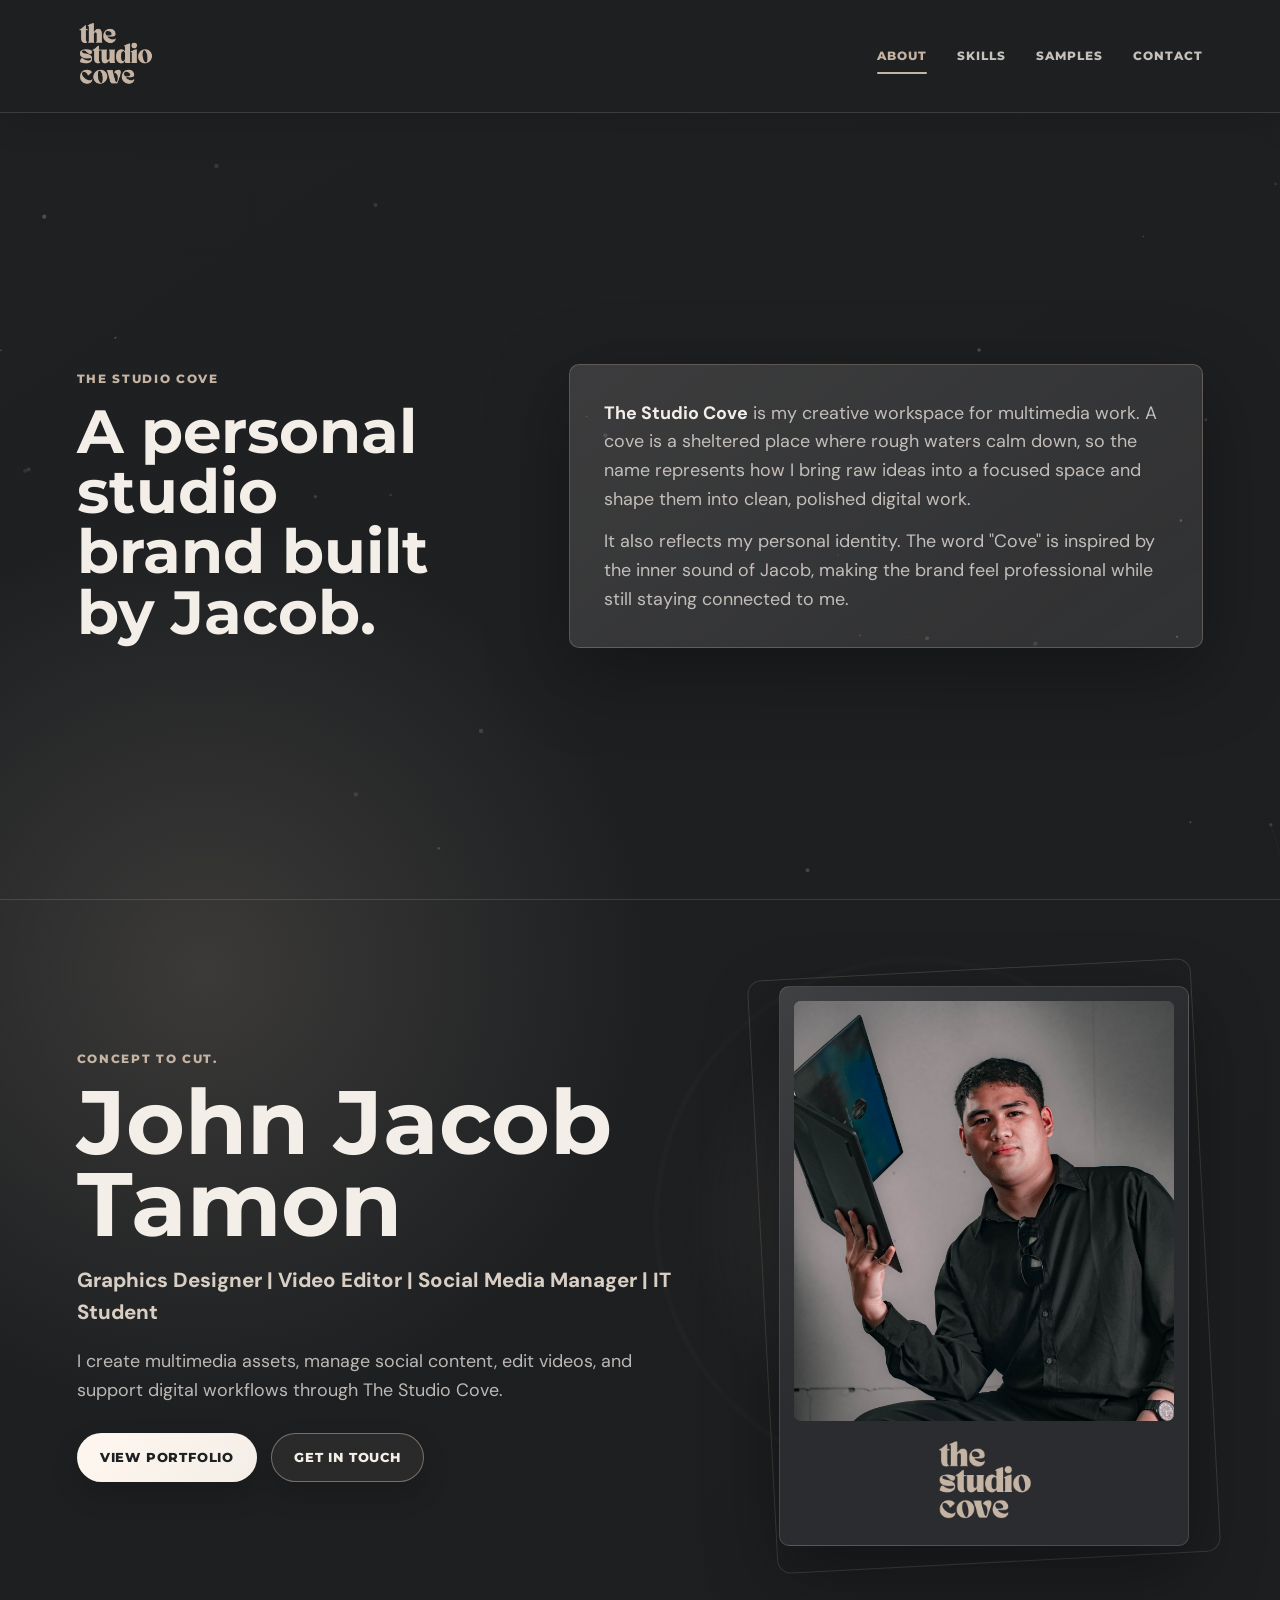
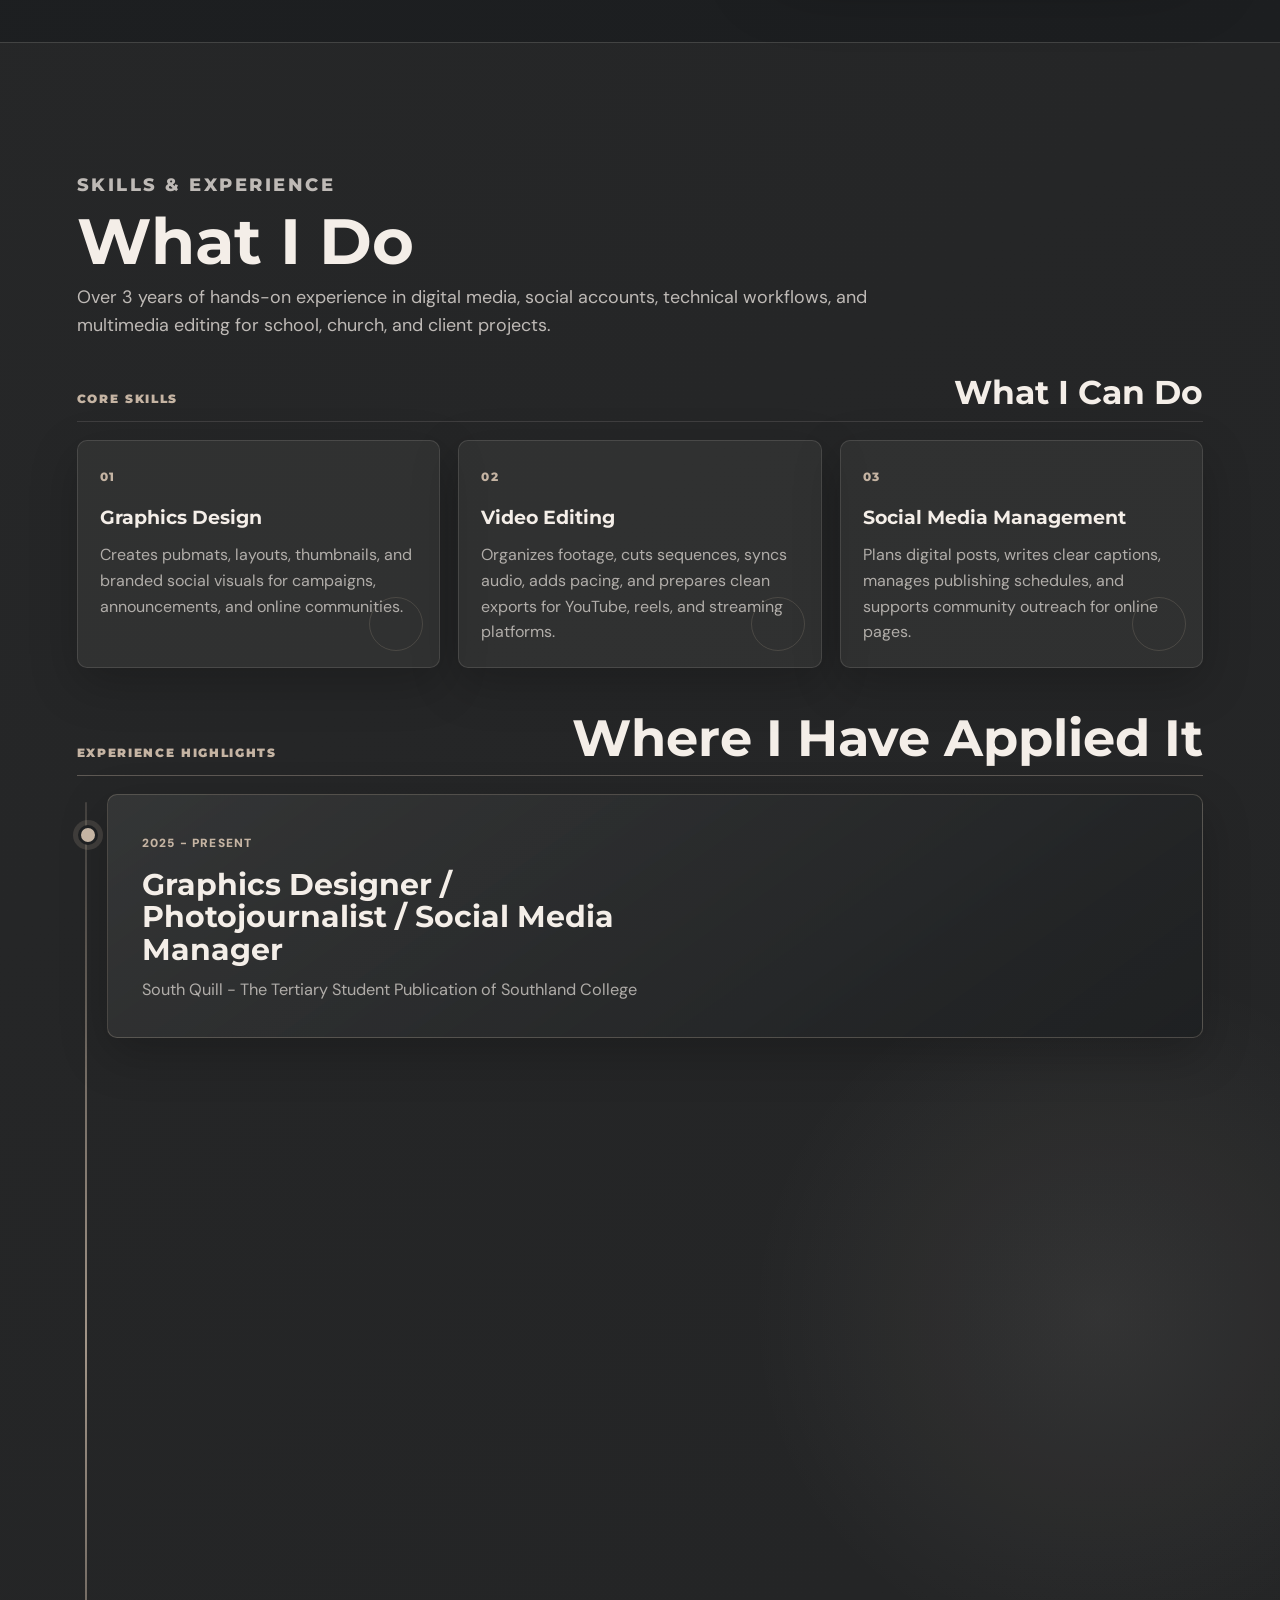
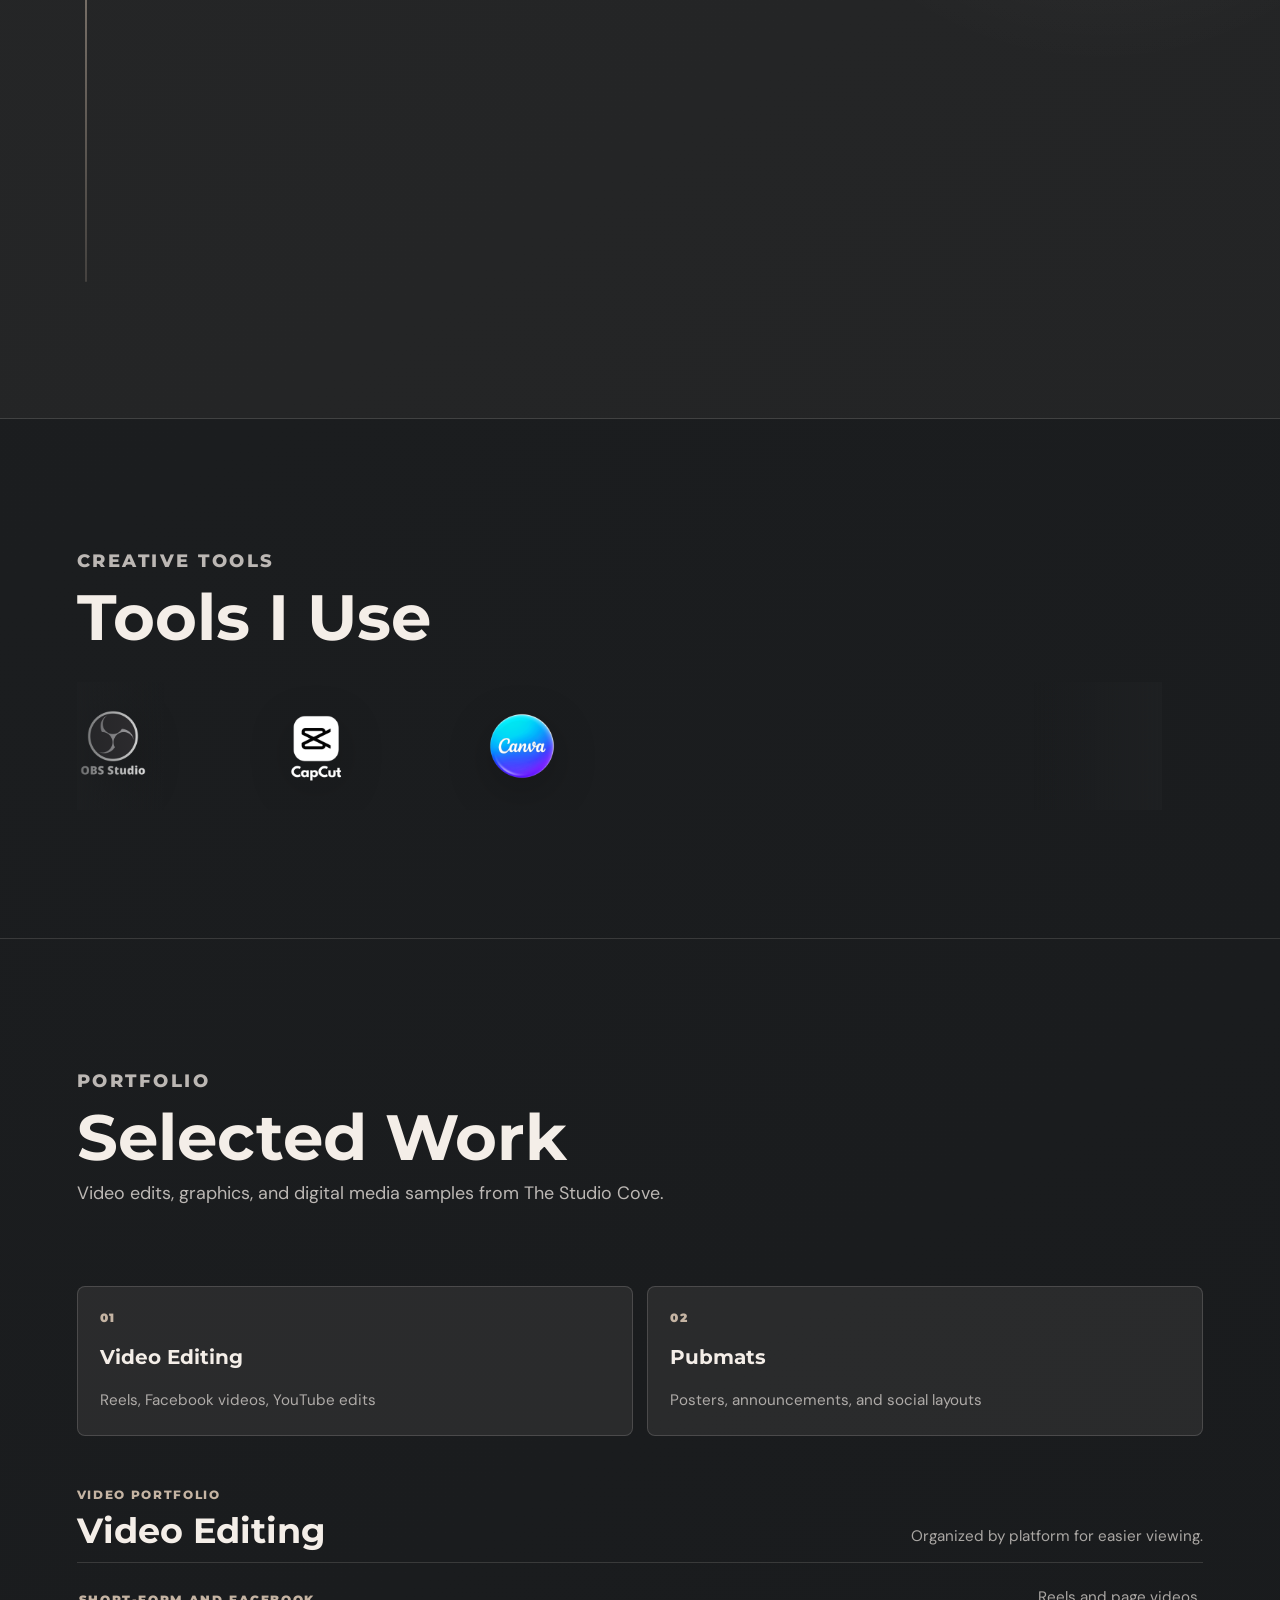
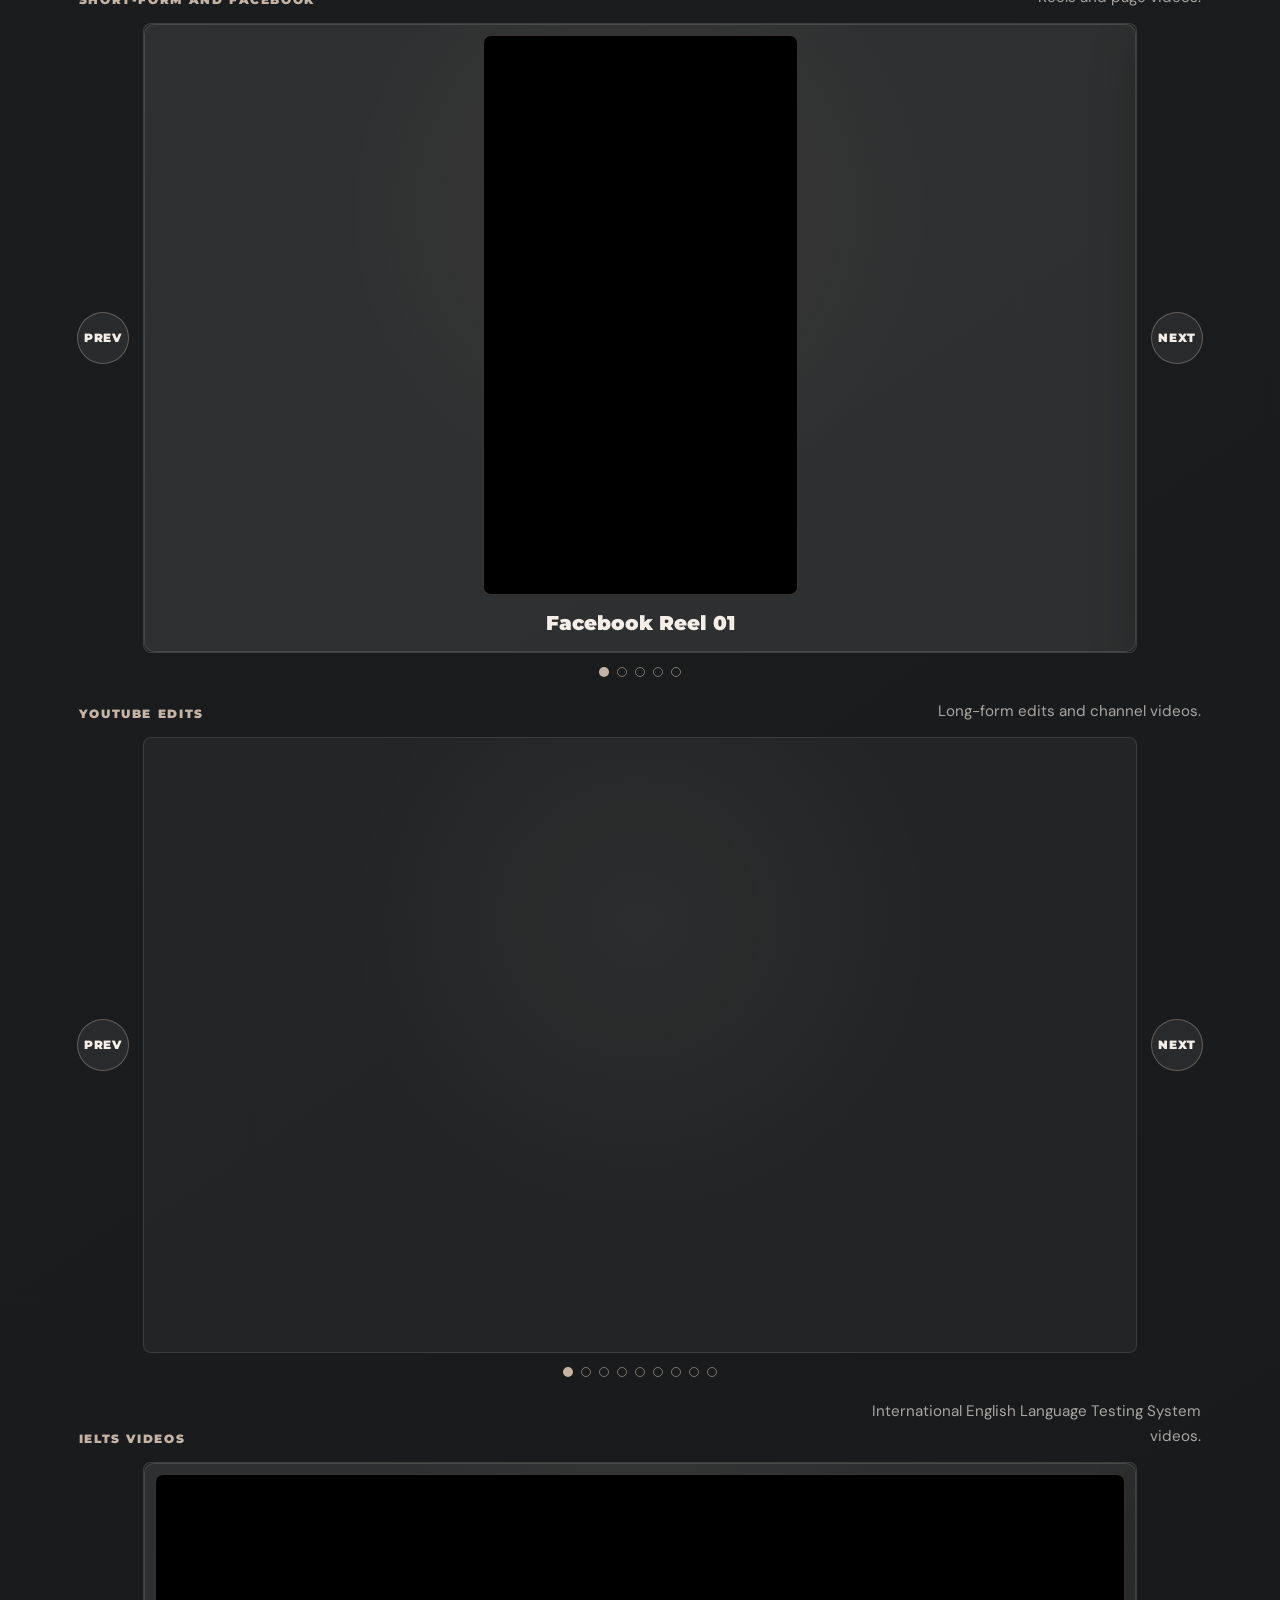
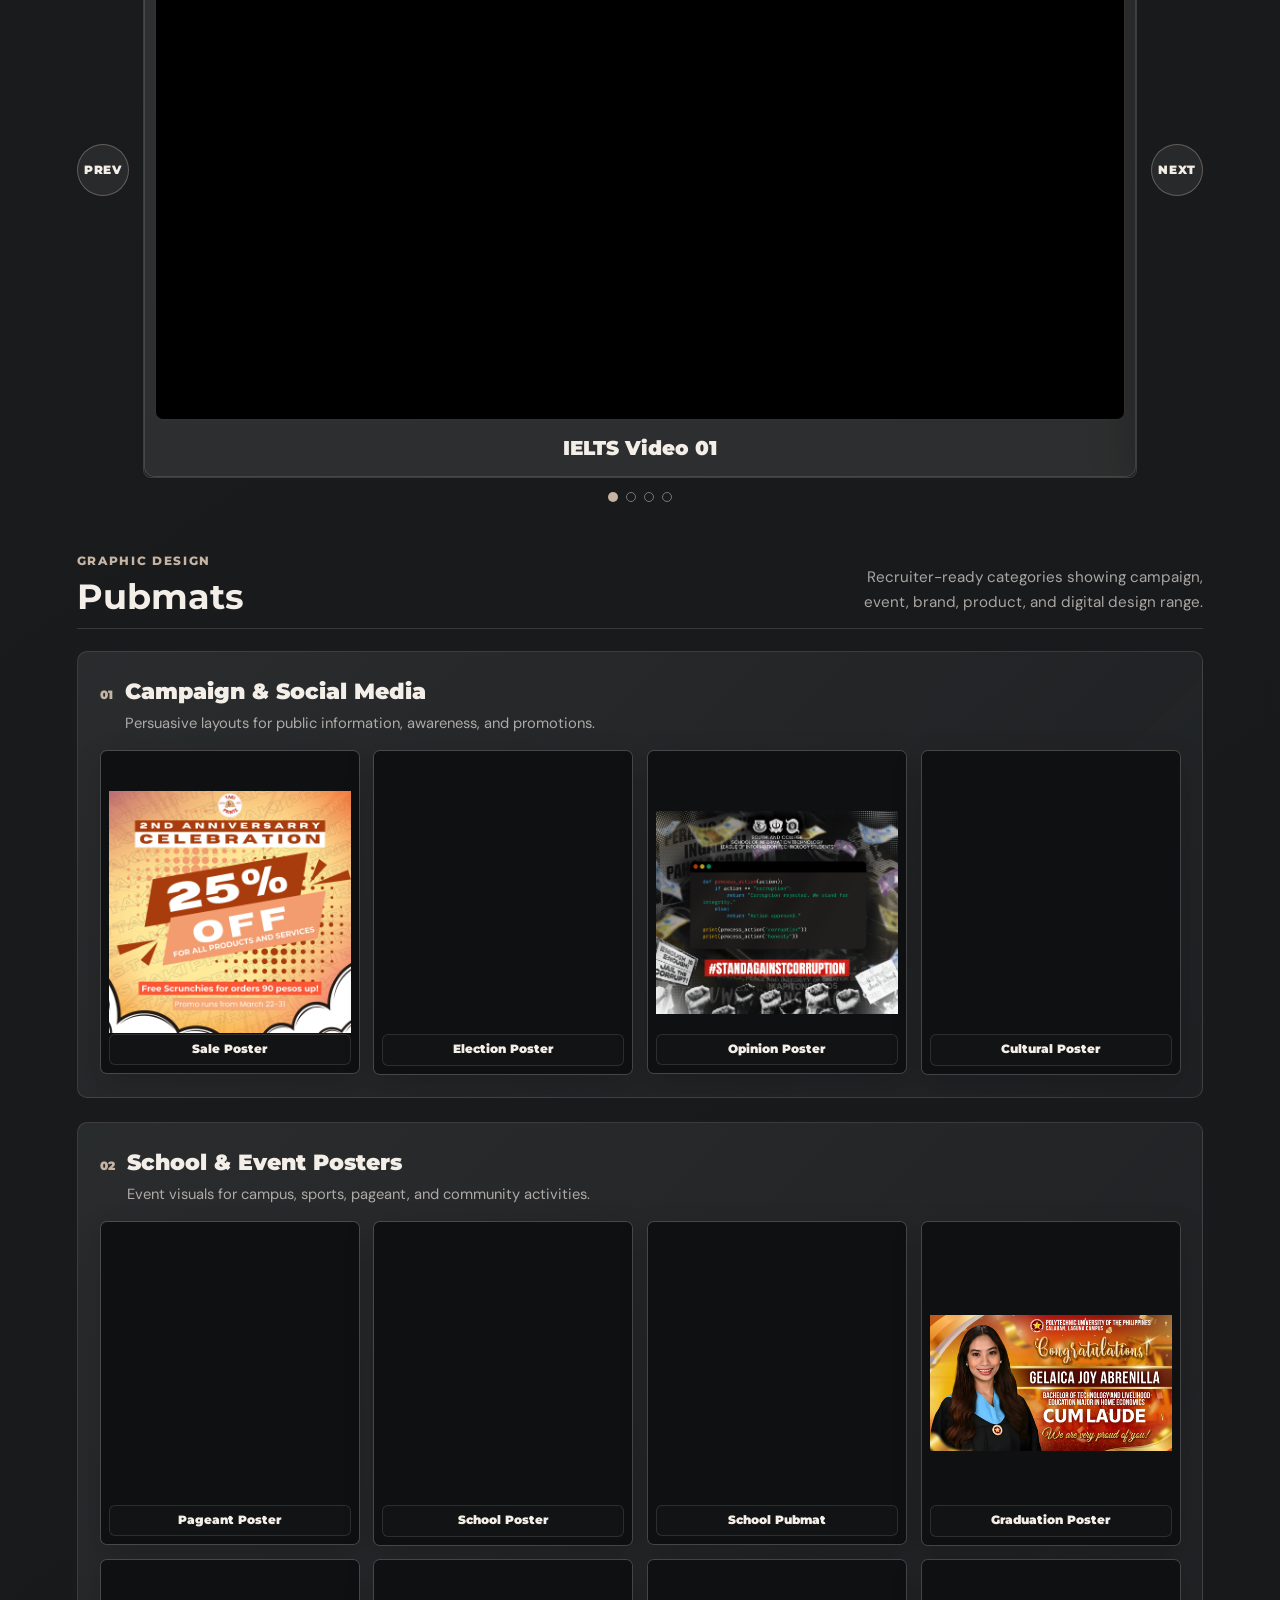
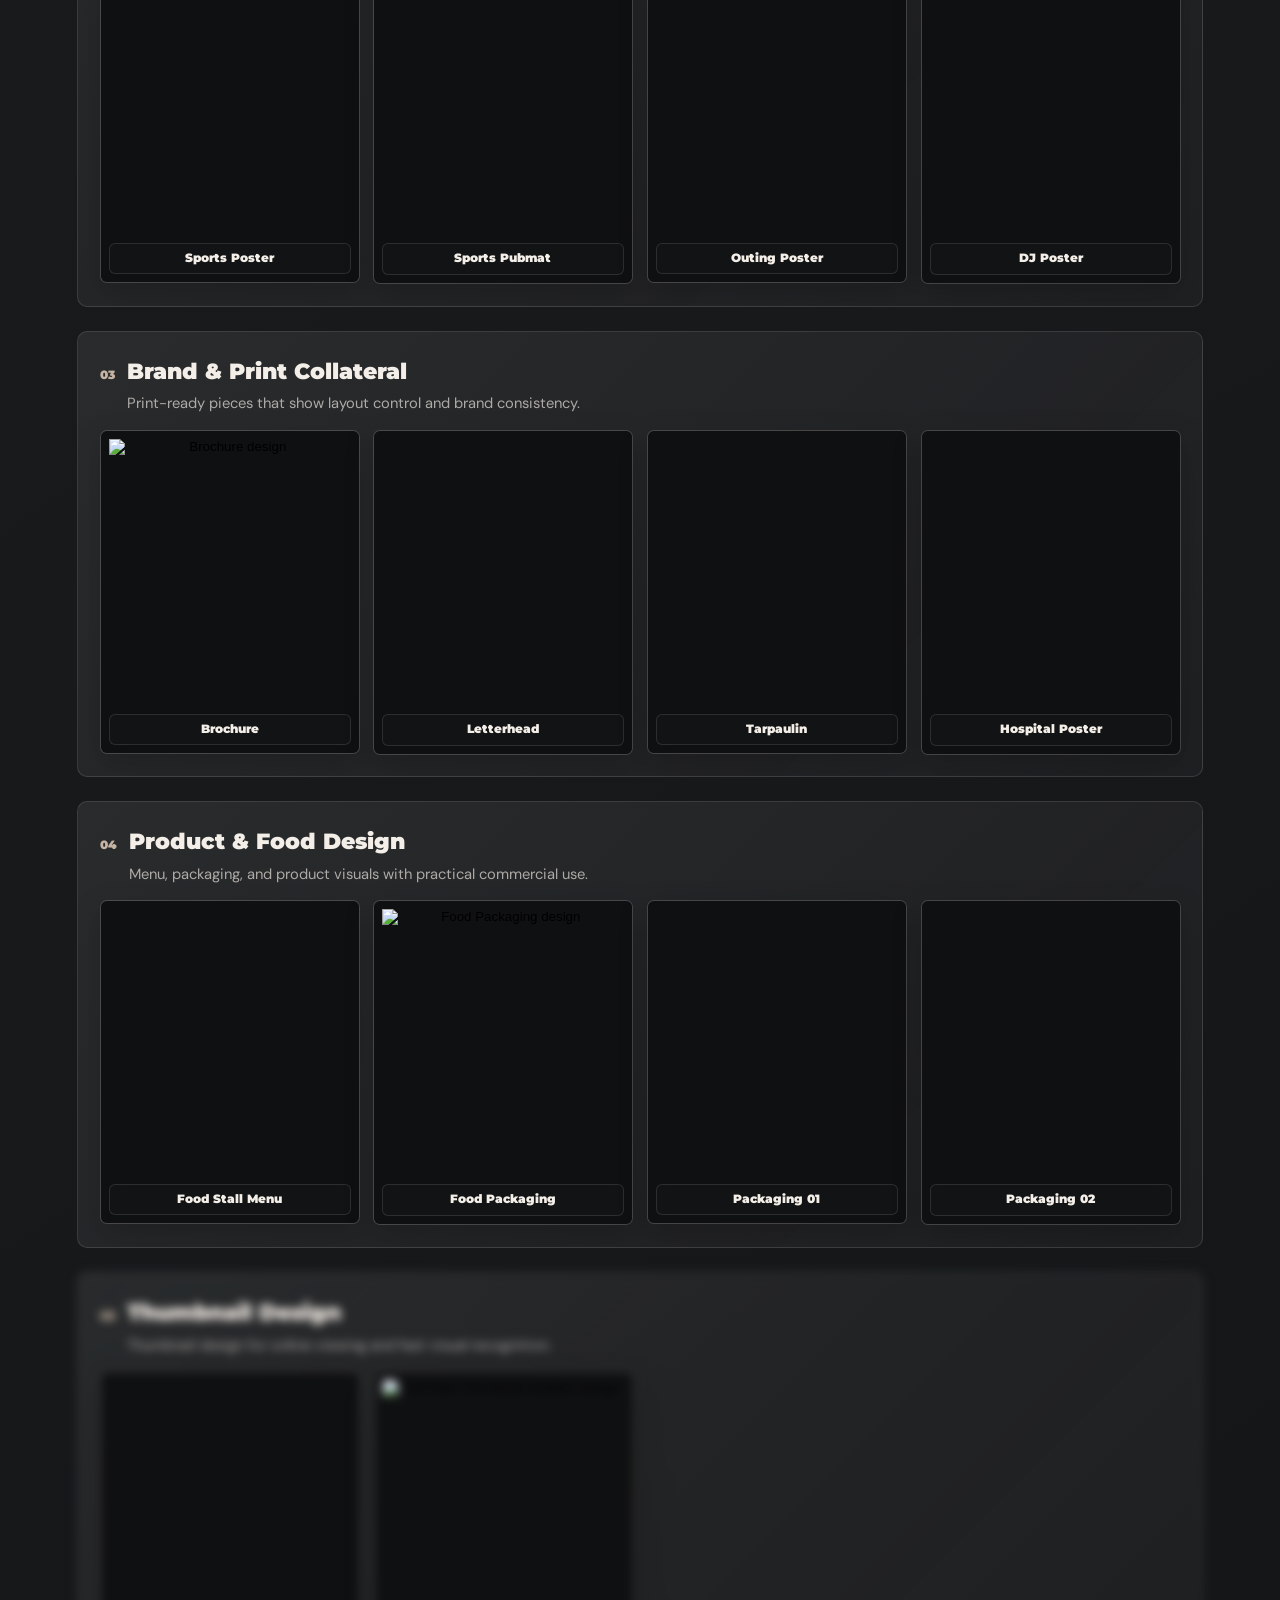
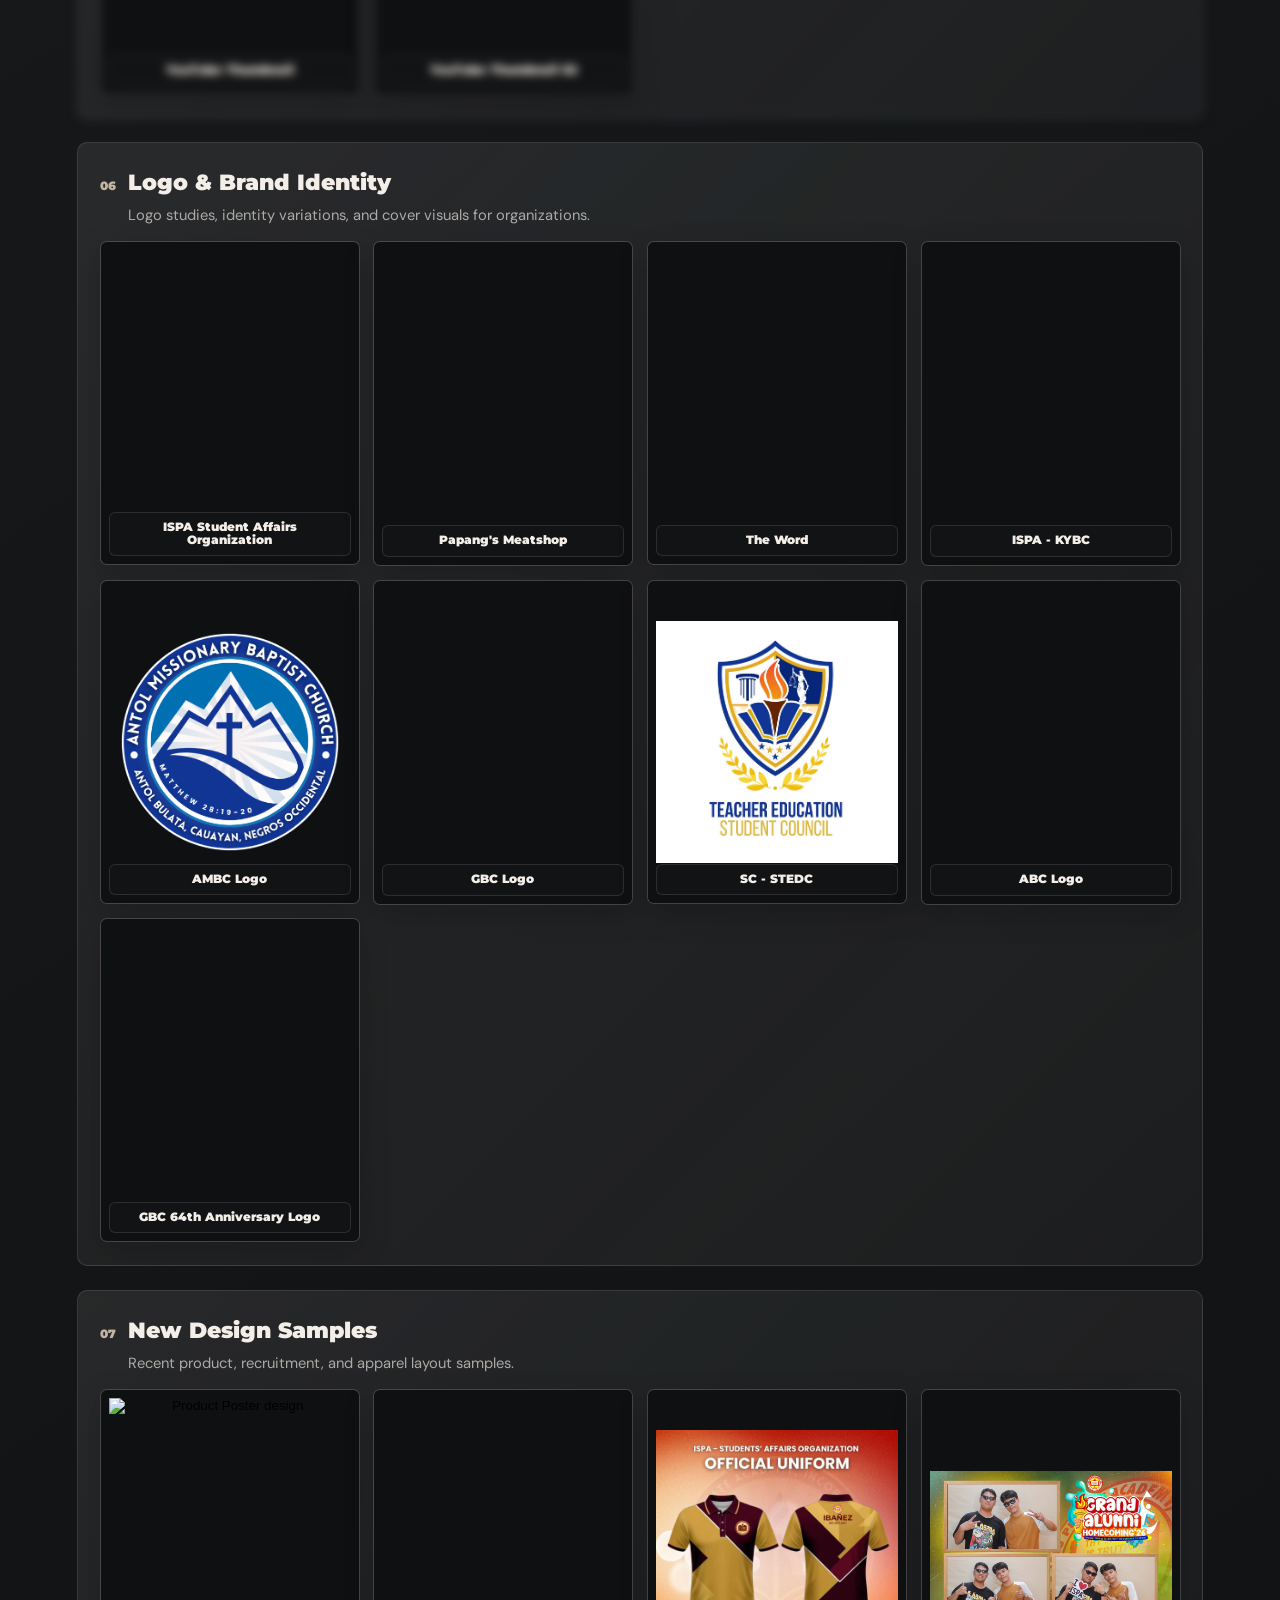
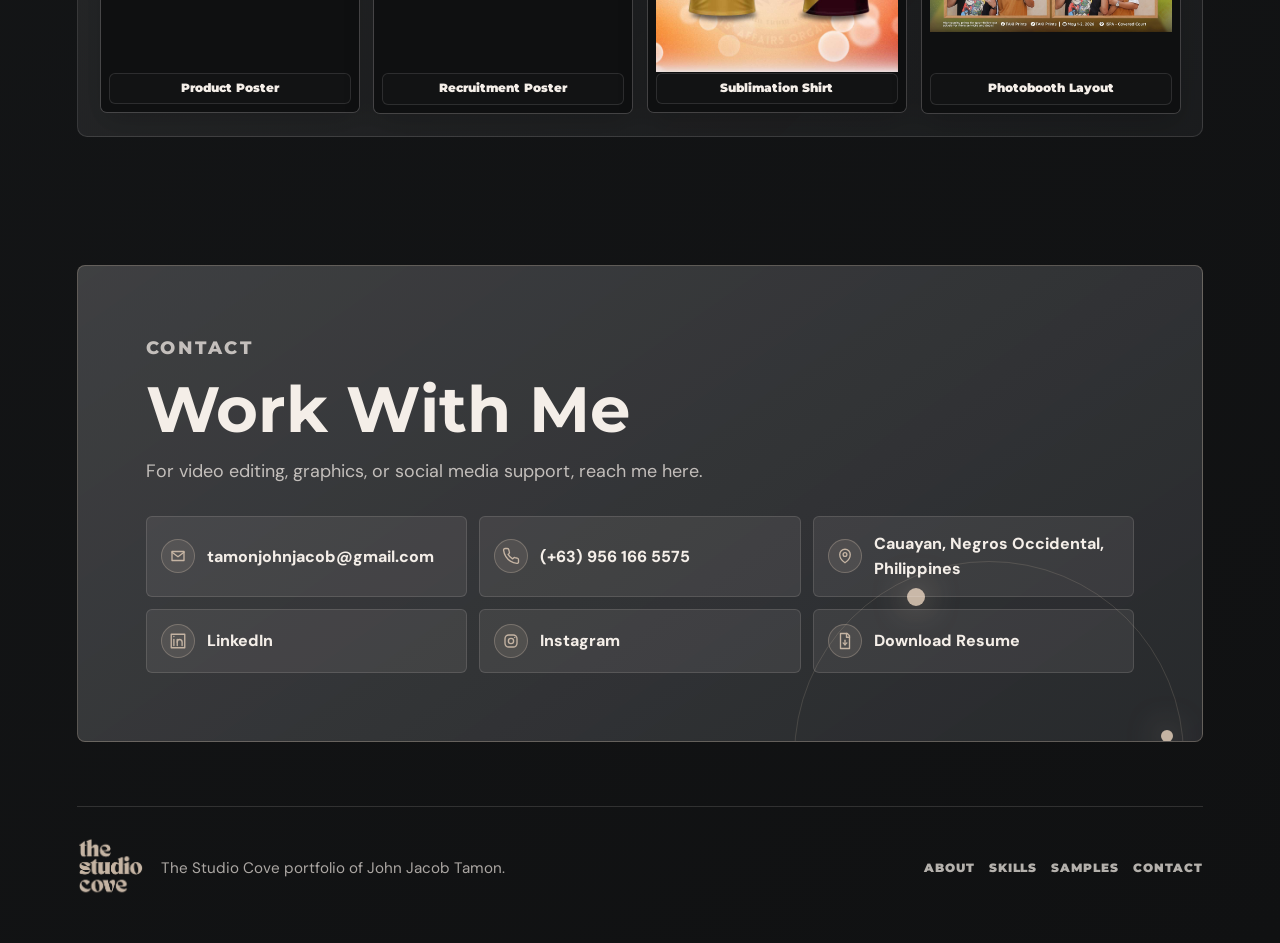
==== index.html @ 412b9958 "Align SEO URLs with www domain" ====
<!DOCTYPE html>
<html lang="en">
<head>
    <meta charset="UTF-8">
    <meta name="viewport" content="width=device-width, initial-scale=1.0">
    <title>John Jacob Tamon | The Studio Cove</title>
    <meta name="description" content="Portfolio of John Jacob Tamon, founder of The Studio Cove. Graphics designer, video editor, social media manager, and IT student.">
    <meta name="robots" content="index, follow, max-image-preview:large">
    <link rel="canonical" href="https://www.thestudiocove.me/">
    <meta property="og:type" content="website">
    <meta property="og:site_name" content="The Studio Cove">
    <meta property="og:url" content="https://www.thestudiocove.me/">
    <meta property="og:title" content="John Jacob Tamon | The Studio Cove">
    <meta property="og:description" content="Portfolio of John Jacob Tamon, founder of The Studio Cove. Graphics designer, video editor, social media manager, and IT student.">
    <meta property="og:image" content="https://www.thestudiocove.me/STUDIO%20COVE%20THUMBNAI.jpg">
    <meta property="og:image:width" content="474">
    <meta property="og:image:height" content="266">
    <meta property="og:image:alt" content="The Studio Cove portfolio thumbnail">
    <meta name="twitter:card" content="summary_large_image">
    <meta name="twitter:title" content="John Jacob Tamon | The Studio Cove">
    <meta name="twitter:description" content="Portfolio of John Jacob Tamon, founder of The Studio Cove. Graphics designer, video editor, social media manager, and IT student.">
    <meta name="twitter:image" content="https://www.thestudiocove.me/STUDIO%20COVE%20THUMBNAI.jpg">
    <link rel="image_src" href="https://www.thestudiocove.me/STUDIO%20COVE%20THUMBNAI.jpg">
    <link rel="icon" href="favicon.ico" sizes="any">
    <link rel="icon" type="image/png" href="favicon.png">
    <link rel="preconnect" href="https://fonts.googleapis.com">
    <link rel="preconnect" href="https://fonts.gstatic.com" crossorigin>
    <link href="https://fonts.googleapis.com/css2?family=DM+Sans:wght@400;500;700;800;900&amp;family=Montserrat:wght@600;700;800;900&amp;display=swap" rel="stylesheet">
    <link rel="stylesheet" href="style.css">
    <script type="application/ld+json">
    {
        "@context": "https://schema.org",
        "@type": "ProfilePage",
        "url": "https://www.thestudiocove.me/",
        "name": "John Jacob Tamon | The Studio Cove",
        "description": "Portfolio of John Jacob Tamon, founder of The Studio Cove and a graphics designer, video editor, social media manager, and IT student.",
        "mainEntity": {
            "@type": "Person",
            "name": "John Jacob Tamon",
            "url": "https://www.thestudiocove.me/",
            "image": "https://www.thestudiocove.me/profile.jpg",
            "email": "mailto:tamonjohnjacob@gmail.com",
            "telephone": "+63-956-166-5575",
            "jobTitle": [
                "Graphics Designer",
                "Video Editor",
                "Social Media Manager"
            ],
            "worksFor": {
                "@type": "Organization",
                "name": "The Studio Cove",
                "url": "https://www.thestudiocove.me/",
                "logo": "https://www.thestudiocove.me/studio-cove-logo.png"
            },
            "address": {
                "@type": "PostalAddress",
                "addressLocality": "Cauayan",
                "addressRegion": "Negros Occidental",
                "addressCountry": "PH"
            }
        }
    }
    </script>
</head>
<body>
    <canvas class="particle-canvas" aria-hidden="true"></canvas>
    <a class="skip-link" href="#top">Skip to content</a>
    <nav class="navbar" aria-label="Main navigation">
        <a class="brand" href="#top" aria-label="The Studio Cove home">
            <img class="brand-logo" src="studio-cove-logo.png" alt="The Studio Cove logo">
        </a>

        <button class="nav-toggle" type="button" aria-label="Open navigation menu" aria-expanded="false" aria-controls="nav-links">
            <span></span>
            <span></span>
            <span></span>
        </button>

        <div class="nav-links" id="nav-links">
            <a href="#about">About</a>
            <a href="#skills">Skills</a>
            <a href="#samples">Samples</a>
            <a href="#contact">Contact</a>
        </div>
    </nav>

    <main id="top">
        <!-- TODO: Add a featured multimedia showreel near the hero section when a final reel is ready. -->
        <section class="studio-intro" id="about">
            <div>
                <p class="eyebrow" data-content="studio.kicker">The Studio Cove</p>
                <h1 data-content="studio.title">A personal studio brand built by Jacob.</h1>
            </div>
            <div class="definition-card">
                <p data-content="studio.description1"><strong>The Studio Cove</strong> is my creative workspace for multimedia work. A cove is a sheltered place where rough waters calm down, so the name represents how I bring raw ideas into a focused space and shape them into clean, polished digital work.</p>
                <p data-content="studio.description2">It also reflects my personal identity. The word "Cove" is inspired by the inner sound of Jacob, making the brand feel professional while still staying connected to me.</p>
            </div>
        </section>

        <header class="hero">
            <div class="hero-copy">
                <p class="eyebrow" data-content="hero.kicker">Concept to cut.</p>
                <h2 data-content="hero.name">John Jacob Tamon</h2>
                <p class="role-line" data-content="hero.role">Graphics Designer | Video Editor | Social Media Manager | IT Student</p>
                <p class="hero-text" data-content="hero.description">I create multimedia assets, manage social content, edit videos, and support digital workflows through The Studio Cove.</p>
                <div class="hero-actions">
                    <a class="btn btn-primary" href="#samples">View Portfolio</a>
                    <a class="btn btn-secondary" href="#contact">Get in Touch</a>
                </div>
            </div>

            <div class="photo-stage" aria-label="John Jacob Tamon photo placeholder">
                <div class="photo-frame">
                    <div class="photo-placeholder">
                        <img src="profile.jpg" alt="Portrait of John Jacob Tamon">
                    </div>
                    <div class="photo-caption">
                        <img class="caption-logo" src="studio-cove-logo.png" alt="The Studio Cove logo">
                    </div>
                </div>
            </div>
        </header>

        <!-- TODO: Add downloadable resume button when a final resume PDF is ready. -->
        <section class="section section-panel" id="skills">
            <div class="section-heading">
                <p class="section-kicker" data-content="skills.kicker">Skills & Experience</p>
                <h2 data-content="skills.title">What I Do</h2>
                <p data-content="skills.description">Over 3 years of hands-on experience in multimedia work, social accounts, technical workflows, and video editing for school, church, and client projects.</p>
            </div>

            <div class="skills-experience-layout">
                <div class="skills-block">
                    <div class="subsection-heading">
                        <span>Core Skills</span>
                        <h3>What I Can Do</h3>
                    </div>
                    <div class="skills-grid">
                        <article class="skill-card">
                            <span class="service-number">01</span>
                            <h3>Graphics Design</h3>
                            <p>Creates pubmats, layouts, thumbnails, and branded social visuals for campaigns, announcements, and online communities.</p>
                        </article>
                        <article class="skill-card">
                            <span class="service-number">02</span>
                            <h3>Video Editing</h3>
                            <p>Organizes footage, cuts sequences, syncs audio, adds pacing, and prepares clean exports for YouTube, reels, and streaming platforms.</p>
                        </article>
                        <article class="skill-card">
                            <span class="service-number">03</span>
                            <h3>Social Media Management</h3>
                            <p>Plans digital posts, writes clear captions, manages publishing schedules, and supports community outreach for online pages.</p>
                        </article>
                    </div>
                </div>

                <div class="experience-block">
                    <div class="subsection-heading subsection-heading-strong">
                        <span>Experience Highlights</span>
                        <h3>Where I Have Applied It</h3>
                    </div>
                    <div class="timeline-list" aria-label="Experience highlights">
                        <div class="timeline-item">
                            <span>2025 - Present</span>
                            <h3>Graphics Designer / Photojournalist / Social Media Manager</h3>
                            <p>South Quill - The Tertiary Student Publication of Southland College</p>
                        </div>
                        <div class="timeline-item">
                            <span>2024 - 2025</span>
                            <h3>Social Media Manager / Graphics Designer / Photojournalist</h3>
                            <p>The Word - Official Student Publication of Isio Private Academy, Inc.</p>
                        </div>
                        <div class="timeline-item">
                            <span>2024 - Present</span>
                            <h3>Graphics Designer / Social Media Manager</h3>
                            <p>J&amp;J7 Production</p>
                        </div>
                        <div class="timeline-item">
                            <span>2020 - Present</span>
                            <h3>Video Editor</h3>
                            <p>GOKidz Asia- YouTube </p>
                        </div>
                        <div class="timeline-item">
                            <span>2020 - Present</span>
                            <h3>Audio-Visual Technician</h3>
                            <p>Grace Baptist Church - Isio, Cauayan, Negros Occidental</p>
                        </div>
                    </div>
                </div>
            </div>
        </section>

        <section class="section tools-section">
            <div class="section-heading">
                <p class="section-kicker">Creative Tools</p>
                <h2>Tools I Use</h2>
            </div>

            <div class="tool-cloud" aria-label="Tools used">
                <div class="tool-track">
                    <span class="tool-logo"><img loading="lazy" decoding="async" src="tools/3.png" alt="OBS logo"></span>
                    <span class="tool-logo"><img loading="lazy" decoding="async" src="tools/4.png" alt="CapCut logo"></span>
                    <span class="tool-logo"><img loading="lazy" decoding="async" src="tools/5.png" alt="Canva logo"></span>
                    <span class="tool-logo"><img loading="lazy" decoding="async" src="tools/6.png" alt="Affinity logo"></span>
                    <span class="tool-logo tool-logo-long"><img loading="lazy" decoding="async" src="tools/JT%20(1).png" alt="Virtual DJ logo"></span>
                    <span class="tool-logo"><img loading="lazy" decoding="async" src="tools/7.png" alt="VS Code logo"></span>
                    <span class="tool-logo"><img loading="lazy" decoding="async" src="tools/8.png" alt="Codex logo"></span>
                    <span class="tool-logo"><img loading="lazy" decoding="async" src="tools/9.png" alt="ChatGPT logo"></span>
                    <span class="tool-logo"><img loading="lazy" decoding="async" src="tools/10.png" alt="Gemini logo"></span>
                    <span class="tool-logo"><img loading="lazy" decoding="async" src="tools/11.png" alt="Claude logo"></span>
                    <span class="tool-logo tool-logo-wide"><img loading="lazy" decoding="async" src="tools/12.png" alt="Google Workspace logo"></span>
                    <span class="tool-logo"><img loading="lazy" decoding="async" src="tools/13.png" alt="Meta Business Suite logo"></span>
                    <span class="tool-logo"><img loading="lazy" decoding="async" src="tools/14.png" alt="vMix logo"></span>
                    <span class="tool-logo"><img loading="lazy" decoding="async" src="tools/JT%20(3).png" alt="Slack logo"></span>
                    <span class="tool-logo tool-logo-wide"><img loading="lazy" decoding="async" src="tools/JT%20(4).png" alt="Asana logo"></span>
                    <span class="tool-logo tool-logo-wide"><img loading="lazy" decoding="async" src="tools/JT%20(5).png" alt="GitHub logo"></span>
                    <span class="tool-logo tool-logo-wide"><img loading="lazy" decoding="async" src="tools/notion.png" alt="Notion logo"></span>
                    <span class="tool-logo tool-logo-wide"><img loading="lazy" decoding="async" src="tools/filmora.png" alt="Filmora logo"></span>
                    <span class="tool-logo" aria-hidden="true"><img loading="lazy" decoding="async" src="tools/3.png" alt=""></span>
                    <span class="tool-logo" aria-hidden="true"><img loading="lazy" decoding="async" src="tools/4.png" alt=""></span>
                    <span class="tool-logo" aria-hidden="true"><img loading="lazy" decoding="async" src="tools/5.png" alt=""></span>
                    <span class="tool-logo" aria-hidden="true"><img loading="lazy" decoding="async" src="tools/6.png" alt=""></span>
                    <span class="tool-logo tool-logo-long" aria-hidden="true"><img loading="lazy" decoding="async" src="tools/JT%20(1).png" alt=""></span>
                    <span class="tool-logo" aria-hidden="true"><img loading="lazy" decoding="async" src="tools/7.png" alt=""></span>
                    <span class="tool-logo" aria-hidden="true"><img loading="lazy" decoding="async" src="tools/8.png" alt=""></span>
                    <span class="tool-logo" aria-hidden="true"><img loading="lazy" decoding="async" src="tools/9.png" alt=""></span>
                    <span class="tool-logo" aria-hidden="true"><img loading="lazy" decoding="async" src="tools/10.png" alt=""></span>
                    <span class="tool-logo" aria-hidden="true"><img loading="lazy" decoding="async" src="tools/11.png" alt=""></span>
                    <span class="tool-logo tool-logo-wide" aria-hidden="true"><img loading="lazy" decoding="async" src="tools/12.png" alt=""></span>
                    <span class="tool-logo" aria-hidden="true"><img loading="lazy" decoding="async" src="tools/13.png" alt=""></span>
                    <span class="tool-logo" aria-hidden="true"><img loading="lazy" decoding="async" src="tools/14.png" alt=""></span>
                    <span class="tool-logo" aria-hidden="true"><img loading="lazy" decoding="async" src="tools/JT%20(3).png" alt=""></span>
                    <span class="tool-logo tool-logo-wide" aria-hidden="true"><img loading="lazy" decoding="async" src="tools/JT%20(4).png" alt=""></span>
                    <span class="tool-logo tool-logo-wide" aria-hidden="true"><img loading="lazy" decoding="async" src="tools/JT%20(5).png" alt=""></span>
                    <span class="tool-logo tool-logo-wide" aria-hidden="true"><img loading="lazy" decoding="async" src="tools/notion.png" alt=""></span>
                    <span class="tool-logo tool-logo-wide" aria-hidden="true"><img loading="lazy" decoding="async" src="tools/filmora.png" alt=""></span>
                </div>
            </div>
        </section>

        <!-- TODO: Add project filtering by category if the sample library grows further. -->
        <section class="section samples-section" id="samples">
            <div class="section-heading">
                <p class="section-kicker" data-content="samples.kicker">Portfolio</p>
                <h2 data-content="samples.title">Selected Work</h2>
                <p data-content="samples.description">Video edits, graphics, and visual samples from The Studio Cove.</p>
            </div>

            <div class="sample-overview" aria-label="Sample categories">
                <a class="sample-jump-card" href="#video">
                    <span>01</span>
                    <strong>Video Editing</strong>
                    <small>Reels, Facebook videos, YouTube edits</small>
                </a>
                <a class="sample-jump-card" href="#pubmats">
                    <span>02</span>
                    <strong>Pubmats</strong>
                    <small>Posters, announcements, and social layouts</small>
                </a>
            </div>

            <div class="sample-block" id="video">
                <div class="block-heading">
                    <div>
                        <span>Video Portfolio</span>
                        <h3>Video Editing</h3>
                    </div>
                    <p>Organized by platform for easier viewing.</p>
                </div>

                <div class="sample-subgroup">
                    <div class="sample-subheading">
                        <span>Short-form and Facebook</span>
                        <p>Reels and page videos.</p>
                    </div>
                    <div class="video-carousel" data-carousel>
                        <button class="carousel-control carousel-control-prev" type="button" aria-label="Previous Facebook sample">Prev</button>
                        <div class="video-carousel-window">
                            <div class="video-grid">
                                <article class="portfolio-card media-only video-tile">
                                    <div class="video-player video-player-portrait">
                                        <iframe loading="lazy" title="Facebook Reel 01" src="https://www.facebook.com/plugins/video.php?height=476&amp;href=https%3A%2F%2Fwww.facebook.com%2Freel%2F1750943362308622%2F&amp;show_text=false&amp;width=267&amp;t=0" width="267" height="476" scrolling="no" allow="autoplay; clipboard-write; encrypted-media; picture-in-picture; web-share" allowfullscreen></iframe>
                                    </div>
                                    <h4>Facebook Reel 01</h4>
                                </article>
                                <article class="portfolio-card media-only video-tile">
                                    <div class="video-player video-player-portrait">
                                        <iframe loading="lazy" title="Facebook Reel 02" src="https://www.facebook.com/plugins/video.php?height=476&amp;href=https%3A%2F%2Fwww.facebook.com%2Fmelecio.e.parcon%2Fvideos%2F1208371859779235%2F&amp;show_text=false&amp;width=267&amp;t=0" width="267" height="476" scrolling="no" allow="autoplay; clipboard-write; encrypted-media; picture-in-picture; web-share" allowfullscreen></iframe>
                                    </div>
                                    <h4>Facebook Reel 02</h4>
                                </article>
                                <article class="portfolio-card media-only video-tile">
                                    <div class="video-player video-player-portrait">
                                        <iframe loading="lazy" title="Facebook Reel 03" src="https://www.facebook.com/plugins/video.php?height=476&amp;href=https%3A%2F%2Fweb.facebook.com%2Freel%2F1031047609018956%2F&amp;show_text=false&amp;width=267&amp;t=0" width="267" height="476" scrolling="no" allow="autoplay; clipboard-write; encrypted-media; picture-in-picture; web-share" allowfullscreen></iframe>
                                    </div>
                                    <h4>Facebook Reel 03</h4>
                                </article>
                                <article class="portfolio-card media-only video-tile">
                                    <div class="video-player video-player-portrait">
                                        <iframe loading="lazy" title="Facebook Reel 04" src="https://www.facebook.com/plugins/video.php?height=476&amp;href=https%3A%2F%2Fweb.facebook.com%2Freel%2F2055738781533891%2F&amp;show_text=false&amp;width=267&amp;t=0" width="267" height="476" scrolling="no" allow="autoplay; clipboard-write; encrypted-media; picture-in-picture; web-share" allowfullscreen></iframe>
                                    </div>
                                    <h4>Facebook Reel 04</h4>
                                </article>
                                <article class="portfolio-card media-only video-tile">
                                    <div class="video-player video-player-portrait">
                                        <iframe loading="lazy" title="Facebook Reel 05" src="https://www.facebook.com/plugins/video.php?height=476&amp;href=https%3A%2F%2Fweb.facebook.com%2Freel%2F572861525592211%2F&amp;show_text=false&amp;width=267&amp;t=0" width="267" height="476" scrolling="no" allow="autoplay; clipboard-write; encrypted-media; picture-in-picture; web-share" allowfullscreen></iframe>
                                    </div>
                                    <h4>Facebook Reel 05</h4>
                                </article>
                            </div>
                        </div>
                        <button class="carousel-control carousel-control-next" type="button" aria-label="Next Facebook sample">Next</button>
                        <div class="carousel-dots" aria-label="Facebook sample slides"></div>
                    </div>
                </div>

                <div class="sample-subgroup">
                    <div class="sample-subheading">
                        <span>YouTube edits</span>
                        <p>Long-form edits and channel videos.</p>
                    </div>
                    <div class="video-carousel" data-carousel>
                        <button class="carousel-control carousel-control-prev" type="button" aria-label="Previous YouTube sample">Prev</button>
                        <div class="video-carousel-window">
                            <div class="video-grid">
                                <article class="portfolio-card media-only video-tile">
                                    <div class="video-player">
                                        <iframe loading="lazy" title="Pageant Teaser Video" src="https://www.youtube.com/embed/iikML-2Km5w" allow="accelerometer; autoplay; clipboard-write; encrypted-media; gyroscope; picture-in-picture; web-share" allowfullscreen></iframe>
                                    </div>
                                    <h4>Pageant Teaser Video</h4>
                                </article>
                                <article class="portfolio-card media-only video-tile">
                                    <div class="video-player">
                                        <iframe loading="lazy" title="Event Recap Video" src="https://www.youtube.com/embed/YwP7AshAi3c" allow="accelerometer; autoplay; clipboard-write; encrypted-media; gyroscope; picture-in-picture; web-share" allowfullscreen></iframe>
                                    </div>
                                    <h4>Event Recap Video</h4>
                                </article>
                                <article class="portfolio-card media-only video-tile">
                                    <div class="video-player">
                                        <iframe loading="lazy" title="Christmas Station ID" src="https://www.youtube.com/embed/RmuUJB3A0Qw" allow="accelerometer; autoplay; clipboard-write; encrypted-media; gyroscope; picture-in-picture; web-share" allowfullscreen></iframe>
                                    </div>
                                    <h4>Christmas Station ID</h4>
                                </article>
                                <article class="portfolio-card media-only video-tile">
                                    <div class="video-player">
                                        <iframe loading="lazy" title="Music Video" src="https://www.youtube.com/embed/9dvGA-PZke0" allow="accelerometer; autoplay; clipboard-write; encrypted-media; gyroscope; picture-in-picture; web-share" allowfullscreen></iframe>
                                    </div>
                                    <h4>Music Video</h4>
                                </article>
                                <article class="portfolio-card media-only video-tile">
                                    <div class="video-player">
                                        <iframe loading="lazy" title="Vlogs" src="https://www.youtube.com/embed/0GcVT_5wiTI" allow="accelerometer; autoplay; clipboard-write; encrypted-media; gyroscope; picture-in-picture; web-share" allowfullscreen></iframe>
                                    </div>
                                    <h4>Vlogs</h4>
                                </article>
                                <article class="portfolio-card media-only video-tile">
                                    <div class="video-player">
                                        <iframe loading="lazy" title="Event Highlight Video" src="https://www.youtube.com/embed/93RUYXUFKsQ" allow="accelerometer; autoplay; clipboard-write; encrypted-media; gyroscope; picture-in-picture; web-share" allowfullscreen></iframe>
                                    </div>
                                    <h4>Event Highlight Video</h4>
                                </article>
                                <article class="portfolio-card media-only video-tile">
                                    <div class="video-player">
                                        <iframe loading="lazy" title="Children Action Videos" src="https://www.youtube.com/embed/1o94gJq_iXc" allow="accelerometer; autoplay; clipboard-write; encrypted-media; gyroscope; picture-in-picture; web-share" allowfullscreen></iframe>
                                    </div>
                                    <h4>Children Action Videos</h4>
                                </article>
                                <article class="portfolio-card media-only video-tile">
                                    <div class="video-player">
                                        <iframe loading="lazy" title="Church Intro Video" src="https://www.youtube.com/embed/HsCVrfAD1iM" allow="accelerometer; autoplay; clipboard-write; encrypted-media; gyroscope; picture-in-picture; web-share" allowfullscreen></iframe>
                                    </div>
                                    <h4>Church Intro Video</h4>
                                </article>
                                <article class="portfolio-card media-only video-tile">
                                    <div class="video-player">
                                        <iframe loading="lazy" title="Institutional Promotional Video" src="https://www.youtube.com/embed/kMgF_y-BRUY" allow="accelerometer; autoplay; clipboard-write; encrypted-media; gyroscope; picture-in-picture; web-share" allowfullscreen></iframe>
                                    </div>
                                    <h4>Institutional Promotional Video</h4>
                                </article>
                            </div>
                        </div>
                        <button class="carousel-control carousel-control-next" type="button" aria-label="Next YouTube sample">Next</button>
                        <div class="carousel-dots" aria-label="YouTube sample slides"></div>
                    </div>
                </div>

                <div class="sample-subgroup">
                    <div class="sample-subheading">
                        <span>IELTS Videos</span>
                        <p>International English Language Testing System videos.</p>
                    </div>
                    <div class="video-carousel" data-carousel>
                        <button class="carousel-control carousel-control-prev" type="button" aria-label="Previous IELTS sample">Prev</button>
                        <div class="video-carousel-window">
                            <div class="video-grid">
                                <article class="portfolio-card media-only video-tile">
                                    <div class="video-player">
                                        <iframe loading="lazy" title="IELTS Video 01" src="https://www.youtube.com/embed/r69LOUEilKY" allow="accelerometer; autoplay; clipboard-write; encrypted-media; gyroscope; picture-in-picture; web-share" allowfullscreen></iframe>
                                    </div>
                                    <h4>IELTS Video 01</h4>
                                </article>
                                <article class="portfolio-card media-only video-tile">
                                    <div class="video-player">
                                        <iframe loading="lazy" title="IELTS Video 02" src="https://www.youtube.com/embed/yZGQnNsffB8" allow="accelerometer; autoplay; clipboard-write; encrypted-media; gyroscope; picture-in-picture; web-share" allowfullscreen></iframe>
                                    </div>
                                    <h4>IELTS Video 02</h4>
                                </article>
                                <article class="portfolio-card media-only video-tile">
                                    <div class="video-player">
                                        <iframe loading="lazy" title="IELTS Video 03" src="https://www.youtube.com/embed/yDZ_6MYeCbE" allow="accelerometer; autoplay; clipboard-write; encrypted-media; gyroscope; picture-in-picture; web-share" allowfullscreen></iframe>
                                    </div>
                                    <h4>IELTS Video 03</h4>
                                </article>
                                <article class="portfolio-card media-only video-tile">
                                    <div class="video-player">
                                        <iframe loading="lazy" title="IELTS Video 04" src="https://www.youtube.com/embed/DIbxdPXmD0c" allow="accelerometer; autoplay; clipboard-write; encrypted-media; gyroscope; picture-in-picture; web-share" allowfullscreen></iframe>
                                    </div>
                                    <h4>IELTS Video 04</h4>
                                </article>
                            </div>
                        </div>
                        <button class="carousel-control carousel-control-next" type="button" aria-label="Next IELTS sample">Next</button>
                        <div class="carousel-dots" aria-label="IELTS sample slides"></div>
                    </div>
                </div>
            </div>

            <div class="sample-block" id="pubmats">
                <div class="block-heading">
                    <div>
                        <span>Graphic Design</span>
                        <h3>Pubmats</h3>
                    </div>
                    <p>Recruiter-ready categories showing campaign, event, brand, product, and digital design range.</p>
                </div>

                <div class="pubmat-showcase">
                    <article class="pubmat-category">
                        <div class="pubmat-category-heading">
                            <span>01</span>
                            <h4>Campaign & Social Media</h4>
                            <p>Persuasive layouts for public information, awareness, and promotions.</p>
                        </div>
                        <div class="pubmat-grid">
                            <button class="pubmat-card image-preview" type="button" data-preview-title="Sale Poster">
                                <img loading="lazy" decoding="async" src="PUBMATS%20SAMPLE/Sale%20Poster.jpg" alt="Sale Poster design">
                                <span>Sale Poster</span>
                            </button>
                            <button class="pubmat-card image-preview" type="button" data-preview-title="Election Poster">
                                <img loading="lazy" decoding="async" src="PUBMATS%20SAMPLE/Election%20Poster.jpg" alt="Election Poster design">
                                <span>Election Poster</span>
                            </button>
                            <button class="pubmat-card image-preview" type="button" data-preview-title="Opinion Poster">
                                <img loading="lazy" decoding="async" src="PUBMATS%20SAMPLE/Opinion%20Poster.png" alt="Opinion Poster design">
                                <span>Opinion Poster</span>
                            </button>
                            <button class="pubmat-card image-preview" type="button" data-preview-title="Cultural Poster">
                                <img loading="lazy" decoding="async" src="PUBMATS%20SAMPLE/Cultural%20Poser.png" alt="Cultural Poster design">
                                <span>Cultural Poster</span>
                            </button>
                        </div>
                    </article>

                    <article class="pubmat-category">
                        <div class="pubmat-category-heading">
                            <span>02</span>
                            <h4>School & Event Posters</h4>
                            <p>Event visuals for campus, sports, pageant, and community activities.</p>
                        </div>
                        <div class="pubmat-grid">
                            <button class="pubmat-card image-preview" type="button" data-preview-title="Pageant Poster">
                                <img loading="lazy" decoding="async" src="PUBMATS%20SAMPLE/Pageant%20Poster.png" alt="Pageant Poster design">
                                <span>Pageant Poster</span>
                            </button>
                            <button class="pubmat-card image-preview" type="button" data-preview-title="School Poster">
                                <img loading="lazy" decoding="async" src="PUBMATS%20SAMPLE/School%20Poster.png" alt="School Poster design">
                                <span>School Poster</span>
                            </button>
                            <button class="pubmat-card image-preview" type="button" data-preview-title="School Pubmat">
                                <img loading="lazy" decoding="async" src="PUBMATS%20SAMPLE/School%20Pubmat.png" alt="School Pubmat design">
                                <span>School Pubmat</span>
                            </button>
                            <button class="pubmat-card image-preview" type="button" data-preview-title="Graduation Poster">
                                <img loading="lazy" decoding="async" src="PUBMATS%20SAMPLE/Graduation%20Poster.png" alt="Graduation Poster design">
                                <span>Graduation Poster</span>
                            </button>
                            <button class="pubmat-card image-preview" type="button" data-preview-title="Sports Poster">
                                <img loading="lazy" decoding="async" src="PUBMATS%20SAMPLE/Sports%20Poster.jpg" alt="Sports Poster design">
                                <span>Sports Poster</span>
                            </button>
                            <button class="pubmat-card image-preview" type="button" data-preview-title="Sports Pubmat">
                                <img loading="lazy" decoding="async" src="PUBMATS%20SAMPLE/Sports.jpg" alt="Sports Pubmat design">
                                <span>Sports Pubmat</span>
                            </button>
                            <button class="pubmat-card image-preview" type="button" data-preview-title="Outing Poster">
                                <img loading="lazy" decoding="async" src="PUBMATS%20SAMPLE/Outing%20Poster.jpg" alt="Outing Poster design">
                                <span>Outing Poster</span>
                            </button>
                            <button class="pubmat-card image-preview" type="button" data-preview-title="DJ Poster">
                                <img loading="lazy" decoding="async" src="PUBMATS%20SAMPLE/DJ%20Poster.png" alt="DJ Poster design">
                                <span>DJ Poster</span>
                            </button>
                        </div>
                    </article>

                    <article class="pubmat-category">
                        <div class="pubmat-category-heading">
                            <span>03</span>
                            <h4>Brand & Print Collateral</h4>
                            <p>Print-ready pieces that show layout control and brand consistency.</p>
                        </div>
                        <div class="pubmat-grid">
                            <button class="pubmat-card image-preview" type="button" data-preview-title="Brochure">
                                <img loading="lazy" decoding="async" src="PUBMATS%20SAMPLE/Brochure.png" alt="Brochure design">
                                <span>Brochure</span>
                            </button>
                            <button class="pubmat-card image-preview" type="button" data-preview-title="Letterhead">
                                <img loading="lazy" decoding="async" src="PUBMATS%20SAMPLE/Letterhead.png" alt="Letterhead design">
                                <span>Letterhead</span>
                            </button>
                            <button class="pubmat-card image-preview" type="button" data-preview-title="Tarpaulin">
                                <img loading="lazy" decoding="async" src="PUBMATS%20SAMPLE/Tarpaulin.png" alt="Tarpaulin design">
                                <span>Tarpaulin</span>
                            </button>
                            <button class="pubmat-card image-preview" type="button" data-preview-title="Hospital Poster">
                                <img loading="lazy" decoding="async" src="PUBMATS%20SAMPLE/Hospital%20POster.jpg" alt="Hospital Poster design">
                                <span>Hospital Poster</span>
                            </button>
                        </div>
                    </article>

                    <article class="pubmat-category">
                        <div class="pubmat-category-heading">
                            <span>04</span>
                            <h4>Product & Food Design</h4>
                            <p>Menu, packaging, and product visuals with practical commercial use.</p>
                        </div>
                        <div class="pubmat-grid">
                            <button class="pubmat-card image-preview" type="button" data-preview-title="Food Stall Menu">
                                <img loading="lazy" decoding="async" src="PUBMATS%20SAMPLE/Food%20Stall%20Menu.png" alt="Food Stall Menu design">
                                <span>Food Stall Menu</span>
                            </button>
                            <button class="pubmat-card image-preview" type="button" data-preview-title="Food Packaging">
                                <img loading="lazy" decoding="async" src="PUBMATS%20SAMPLE/Food%20Packaging.png" alt="Food Packaging design">
                                <span>Food Packaging</span>
                            </button>
                            <button class="pubmat-card image-preview" type="button" data-preview-title="Packaging Design 01">
                                <img loading="lazy" decoding="async" src="PUBMATS%20SAMPLE/Packaging.jpg" alt="Packaging design">
                                <span>Packaging 01</span>
                            </button>
                            <button class="pubmat-card image-preview" type="button" data-preview-title="Packaging Design 02">
                                <img loading="lazy" decoding="async" src="PUBMATS%20SAMPLE/Packaging%20(1).jpg" alt="Packaging variation design">
                                <span>Packaging 02</span>
                            </button>
                        </div>
                    </article>

                    <article class="pubmat-category">
                        <div class="pubmat-category-heading">
                            <span>05</span>
                            <h4>Thumbnail Design</h4>
                            <p>Thumbnail design for online viewing and fast visual recognition.</p>
                        </div>
                        <div class="pubmat-grid">
                            <button class="pubmat-card image-preview" type="button" data-preview-title="YouTube Thumbnail">
                                <img loading="lazy" decoding="async" src="PUBMATS%20SAMPLE/Youtube%20Thumbnail.jpg" alt="YouTube Thumbnail design">
                                <span>YouTube Thumbnail</span>
                            </button>
                            <button class="pubmat-card image-preview" type="button" data-preview-title="YouTube Thumbnail 02">
                                <img loading="lazy" decoding="async" src="PUBMATS%20SAMPLE/Youtube%20Thumbnail.png" alt="YouTube Thumbnail variation design">
                                <span>YouTube Thumbnail 02</span>
                            </button>
                        </div>
                    </article>

                    <article class="pubmat-category">
                        <div class="pubmat-category-heading">
                            <span>06</span>
                            <h4>Logo & Brand Identity</h4>
                            <p>Logo studies, identity variations, and cover visuals for organizations.</p>
                        </div>
                        <div class="pubmat-grid">
                            <button class="pubmat-card image-preview" type="button" data-preview-title="ISPA Student Affairs Organization">
                                <img loading="lazy" decoding="async" src="PUBMATS%20SAMPLE/logos/SHS%20SAO%20LOGO%20FINAL.png" alt="ISPA Student Affairs Organization logo design">
                                <span>ISPA Student Affairs Organization</span>
                            </button>
                            <button class="pubmat-card image-preview" type="button" data-preview-title="Papang's Meatshop">
                                <img loading="lazy" decoding="async" src="PUBMATS%20SAMPLE/logos/SHS%20SAO%20LOGO%20FINAL%20(1).png" alt="Papang's Meatshop logo design">
                                <span>Papang's Meatshop</span>
                            </button>
                            <button class="pubmat-card image-preview" type="button" data-preview-title="The Word">
                                <img loading="lazy" decoding="async" src="PUBMATS%20SAMPLE/logos/SHS%20SAO%20LOGO%20FINAL%20(2).png" alt="The Word logo design">
                                <span>The Word</span>
                            </button>
                            <button class="pubmat-card image-preview" type="button" data-preview-title="ISPA - KYBC">
                                <img loading="lazy" decoding="async" src="PUBMATS%20SAMPLE/logos/SHS%20SAO%20LOGO%20FINAL%20(3).png" alt="ISPA - KYBC logo design">
                                <span>ISPA - KYBC</span>
                            </button>
                            <button class="pubmat-card image-preview" type="button" data-preview-title="AMBC Logo">
                                <img loading="lazy" decoding="async" src="PUBMATS%20SAMPLE/logos/SHS%20SAO%20LOGO%20FINAL%20(4).png" alt="AMBC logo design">
                                <span>AMBC Logo</span>
                            </button>
                            <button class="pubmat-card image-preview" type="button" data-preview-title="GBC Logo">
                                <img loading="lazy" decoding="async" src="PUBMATS%20SAMPLE/logos/SHS%20SAO%20LOGO%20FINAL%20(5).png" alt="GBC logo design">
                                <span>GBC Logo</span>
                            </button>
                            <button class="pubmat-card image-preview" type="button" data-preview-title="SC - STEDC">
                                <img loading="lazy" decoding="async" src="PUBMATS%20SAMPLE/logos/7.%20SC-STEDC.jpg" alt="SC - STEDC logo design">
                                <span>SC - STEDC</span>
                            </button>
                            <button class="pubmat-card image-preview" type="button" data-preview-title="ABC Logo">
                                <img loading="lazy" decoding="async" src="PUBMATS%20SAMPLE/logos/Copy%20of%20SHS%20SAO%20LOGO%20FINAL.png" alt="ABC logo design">
                                <span>ABC Logo</span>
                            </button>
                            <button class="pubmat-card image-preview" type="button" data-preview-title="GBC 64th Anniversary Logo">
                                <img loading="lazy" decoding="async" src="PUBMATS%20SAMPLE/logos/GBC%20Cover%20Photo%20(16%20x%209%20in).png" alt="GBC 64th Anniversary logo design">
                                <span>GBC 64th Anniversary Logo</span>
                            </button>
                        </div>
                    </article>

                    <article class="pubmat-category">
                        <div class="pubmat-category-heading">
                            <span>07</span>
                            <h4>New Design Samples</h4>
                            <p>Recent product, recruitment, and apparel layout samples.</p>
                        </div>
                        <div class="pubmat-grid pubmat-grid-compact">
                            <button class="pubmat-card image-preview" type="button" data-preview-title="Product Poster">
                                <img loading="lazy" decoding="async" src="PUBMATS%20SAMPLE/new/Product%20Poster.png" alt="Product Poster design">
                                <span>Product Poster</span>
                            </button>
                            <button class="pubmat-card image-preview" type="button" data-preview-title="Recruitment Poster">
                                <img loading="lazy" decoding="async" src="PUBMATS%20SAMPLE/new/Recruitment%20Poster.png" alt="Recruitment Poster design">
                                <span>Recruitment Poster</span>
                            </button>
                            <button class="pubmat-card image-preview" type="button" data-preview-title="Sublimation Shirt">
                                <img loading="lazy" decoding="async" src="PUBMATS%20SAMPLE/new/Sublimation%20Shirt.jpg" alt="Sublimation Shirt design">
                                <span>Sublimation Shirt</span>
                            </button>
                            <button class="pubmat-card image-preview" type="button" data-preview-title="Photobooth Layout">
                                <img loading="lazy" decoding="async" src="PUBMATS%20SAMPLE/Photobooth%20Layout.jpg" alt="Photobooth Layout design">
                                <span>Photobooth Layout</span>
                            </button>
                        </div>
                    </article>
                </div>
            </div>

        </section>

        <section class="contact-section" id="contact">
            <div class="contact-orbit" aria-hidden="true">
                <span></span>
                <span></span>
                <span></span>
            </div>
            <p class="section-kicker" data-content="contact.kicker">Contact</p>
            <h2 data-content="contact.title">Work With Me</h2>
            <p data-content="contact.description">For video editing, graphics, or social media support, reach me here.</p>
            <div class="contact-grid">
                <a href="mailto:tamonjohnjacob@gmail.com" data-content="contact.email" data-content-href="mailto:" aria-label="Email John Jacob Tamon">
                    <span class="contact-icon" aria-hidden="true">
                        <svg viewBox="0 0 24 24"><path d="M4 6h16v12H4z"></path><path d="m4 7 8 6 8-6"></path></svg>
                    </span>
                    <span class="contact-label">tamonjohnjacob@gmail.com</span>
                </a>
                <a href="tel:+639561665575" data-content="contact.phone" data-content-href="tel:" aria-label="Call John Jacob Tamon">
                    <span class="contact-icon" aria-hidden="true">
                        <svg viewBox="0 0 24 24"><path d="M22 16.9v3a2 2 0 0 1-2.2 2 19.8 19.8 0 0 1-8.6-3.1 19.5 19.5 0 0 1-6-6A19.8 19.8 0 0 1 2.1 4.2 2 2 0 0 1 4.1 2h3a2 2 0 0 1 2 1.7c.1 1 .4 1.9.7 2.8a2 2 0 0 1-.4 2.1L8.1 9.9a16 16 0 0 0 6 6l1.3-1.3a2 2 0 0 1 2.1-.4c.9.3 1.8.6 2.8.7a2 2 0 0 1 1.7 2z"></path></svg>
                    </span>
                    <span class="contact-label">(+63) 956 166 5575</span>
                </a>
                <span data-content="contact.location">
                    <span class="contact-icon" aria-hidden="true">
                        <svg viewBox="0 0 24 24"><path d="M12 21s7-4.4 7-11a7 7 0 0 0-14 0c0 6.6 7 11 7 11z"></path><circle cx="12" cy="10" r="2.5"></circle></svg>
                    </span>
                    <span class="contact-label">Cauayan, Negros Occidental, Philippines</span>
                </span>
                <a href="https://www.linkedin.com/in/jhnxcb" target="_blank" rel="noopener noreferrer" aria-label="Open LinkedIn profile">
                    <span class="contact-icon" aria-hidden="true">
                        <svg viewBox="0 0 24 24"><path d="M6.5 10v8"></path><path d="M6.5 6v.1"></path><path d="M11 18v-8"></path><path d="M11 13.5c0-2.2 1.2-3.5 3.1-3.5 1.8 0 3.4 1.1 3.4 3.8V18"></path><path d="M3 3h18v18H3z"></path></svg>
                    </span>
                    <span class="contact-label">LinkedIn</span>
                </a>
                <a href="https://www.instagram.com/the.studiocove_/" target="_blank" rel="noopener noreferrer" aria-label="Open Instagram profile">
                    <span class="contact-icon" aria-hidden="true">
                        <svg viewBox="0 0 24 24"><rect x="4" y="4" width="16" height="16" rx="5"></rect><circle cx="12" cy="12" r="3.5"></circle><path d="M17 7.1v.1"></path></svg>
                    </span>
                    <span class="contact-label">Instagram</span>
                </a>
                <a href="https://docs.google.com/document/d/1MElLhYjIzHR-QHp0Dn2jjxaBNIR13qNP/export?format=docx" aria-label="Download resume">
                    <span class="contact-icon" aria-hidden="true">
                        <svg viewBox="0 0 24 24"><path d="M6 2h9l3 3v17H6z"></path><path d="M14 2v5h4"></path><path d="M12 11v6"></path><path d="m9.5 14.5 2.5 2.5 2.5-2.5"></path></svg>
                    </span>
                    <span class="contact-label">Download Resume</span>
                </a>
            </div>
        </section>
    </main>

    <footer class="site-footer">
        <a class="footer-brand" href="#top" aria-label="The Studio Cove home">
            <img src="studio-cove-logo.png" alt="The Studio Cove logo">
        </a>
        <p>The Studio Cove portfolio of John Jacob Tamon.</p>
        <div class="footer-links" aria-label="Footer navigation">
            <a href="#about">About</a>
            <a href="#skills">Skills</a>
            <a href="#samples">Samples</a>
            <a href="#contact">Contact</a>
        </div>
    </footer>

    <div class="image-modal" aria-hidden="true" aria-modal="true" role="dialog" aria-label="Expanded sample preview">
        <button class="image-modal-close" type="button" aria-label="Close expanded sample">Close</button>
        <div class="image-modal-content">
            <h2 class="image-modal-title">Sample Preview</h2>
            <div class="image-modal-preview"></div>
        </div>
    </div>

    <script>
        const CONTENT_STORAGE_KEY = "studio-cove-content";

        const updateContentElement = (element, value) => {
            if (value === undefined || value === null) return;
            const label = element.querySelector(".contact-label");
            if (label) {
                label.textContent = value;
            } else if (element.dataset.content === "studio.description1") {
                const brandName = "The Studio Cove";
                const brandIndex = value.indexOf(brandName);
                element.replaceChildren();

                if (brandIndex === -1) {
                    element.textContent = value;
                } else {
                    element.append(document.createTextNode(value.slice(0, brandIndex)));
                    const strong = document.createElement("strong");
                    strong.textContent = brandName;
                    element.append(strong, document.createTextNode(value.slice(brandIndex + brandName.length)));
                }
            } else {
                element.textContent = value;
            }

            const hrefPrefix = element.dataset.contentHref;
            if (!hrefPrefix) return;

            if (hrefPrefix === "mailto:") {
                element.href = `mailto:${value}`;
            } else if (hrefPrefix === "tel:") {
                element.href = `tel:${value.replace(/[^\d+]/g, "")}`;
            }
        };

        const applySiteContent = (content) => {
            document.querySelectorAll("[data-content]").forEach((element) => {
                updateContentElement(element, content[element.dataset.content]);
            });
        };

        const removeStaleSavedContent = (savedContent) => {
            const staleValues = {
                "skills.kicker": "Section 2",
                "skills.title": "My Skills and Experience",
                "samples.kicker": "Portfolio Samples",
                "samples.title": "Sample Works",
                "contact.kicker": "Section 7",
                "contact.title": "Get in Touch",
                "contact.location": "Brgy. Isio, Cauayan, Negros Occidental",
                "studio.description1": "The Studio Cove is my creative workspace for multimedia production. A cove is a sheltered place where rough waters calm down, so the name represents how I bring raw ideas into a focused space and shape them into clean, polished digital work.",
                "hero.description": "I create multimedia assets, manage social content, edit videos, and support digital production workflows through The Studio Cove.",
                "samples.description": "Video edits, graphics, photography, and production support from The Studio Cove.",
                "contact.description": "For video editing, graphics, photography, social media support, or technical production help, reach me here."
            };

            let changed = false;
            Object.entries(staleValues).forEach(([key, value]) => {
                if (savedContent[key] === value) {
                    delete savedContent[key];
                    changed = true;
                }
            });

            if (changed) {
                localStorage.setItem(CONTENT_STORAGE_KEY, JSON.stringify(savedContent));
            }

            return savedContent;
        };

        const loadSiteContent = async () => {
            try {
                const response = await fetch("data/site-content.json", { cache: "no-store" });
                const content = response.ok ? await response.json() : {};
                const savedContent = removeStaleSavedContent(JSON.parse(localStorage.getItem(CONTENT_STORAGE_KEY) || "{}"));
                applySiteContent({ ...content, ...savedContent });
            } catch (error) {
                const savedContent = removeStaleSavedContent(JSON.parse(localStorage.getItem(CONTENT_STORAGE_KEY) || "{}"));
                applySiteContent(savedContent);
            }
        };

        loadSiteContent();

        const navbar = document.querySelector(".navbar");
        const navToggle = document.querySelector(".nav-toggle");
        const navLinks = document.querySelectorAll(".nav-links a");
        const sections = Array.from(document.querySelectorAll("#about, #skills, #samples, #contact"));
        let lastFocusedElement = null;

        const initParticles = () => {
            const canvas = document.querySelector(".particle-canvas");
            const reduceMotion = window.matchMedia("(prefers-reduced-motion: reduce)");
            if (!canvas || reduceMotion.matches) return;

            const context = canvas.getContext("2d");
            const particles = [];
            let animationFrame;
            let width = 0;
            let height = 0;
            let pixelRatio = 1;

            const particleCount = () => Math.min(84, Math.max(34, Math.floor(window.innerWidth / 18)));

            const createParticle = () => ({
                x: Math.random() * width,
                y: Math.random() * height,
                radius: Math.random() * 1.8 + 0.6,
                vx: (Math.random() - 0.5) * 0.22,
                vy: (Math.random() - 0.5) * 0.22,
                alpha: Math.random() * 0.34 + 0.18
            });

            const resizeCanvas = () => {
                width = window.innerWidth;
                height = window.innerHeight;
                pixelRatio = Math.min(window.devicePixelRatio || 1, 2);
                canvas.width = Math.floor(width * pixelRatio);
                canvas.height = Math.floor(height * pixelRatio);
                canvas.style.width = `${width}px`;
                canvas.style.height = `${height}px`;
                context.setTransform(pixelRatio, 0, 0, pixelRatio, 0, 0);

                const targetCount = particleCount();
                while (particles.length < targetCount) particles.push(createParticle());
                particles.length = targetCount;
            };

            const drawParticles = () => {
                context.clearRect(0, 0, width, height);

                particles.forEach((particle, index) => {
                    particle.x += particle.vx;
                    particle.y += particle.vy;

                    if (particle.x < -20) particle.x = width + 20;
                    if (particle.x > width + 20) particle.x = -20;
                    if (particle.y < -20) particle.y = height + 20;
                    if (particle.y > height + 20) particle.y = -20;

                    context.beginPath();
                    context.arc(particle.x, particle.y, particle.radius, 0, Math.PI * 2);
                    context.fillStyle = `rgba(244, 238, 232, ${particle.alpha})`;
                    context.fill();

                    for (let nextIndex = index + 1; nextIndex < particles.length; nextIndex += 1) {
                        const next = particles[nextIndex];
                        const distance = Math.hypot(particle.x - next.x, particle.y - next.y);
                        if (distance > 118) continue;

                        context.beginPath();
                        context.moveTo(particle.x, particle.y);
                        context.lineTo(next.x, next.y);
                        context.strokeStyle = `rgba(197, 180, 163, ${0.11 * (1 - distance / 118)})`;
                        context.lineWidth = 1;
                        context.stroke();
                    }
                });

                animationFrame = window.requestAnimationFrame(drawParticles);
            };

            const startParticles = () => {
                if (animationFrame) return;
                animationFrame = window.requestAnimationFrame(drawParticles);
            };

            const stopParticles = () => {
                window.cancelAnimationFrame(animationFrame);
                animationFrame = undefined;
            };

            resizeCanvas();
            startParticles();
            window.addEventListener("resize", resizeCanvas);
            document.addEventListener("visibilitychange", () => {
                if (document.hidden) {
                    stopParticles();
                } else {
                    startParticles();
                }
            });

            const handleMotionPreferenceChange = (event) => {
                if (event.matches) {
                    stopParticles();
                    context.clearRect(0, 0, width, height);
                } else {
                    resizeCanvas();
                    startParticles();
                }
            };

            if (reduceMotion.addEventListener) {
                reduceMotion.addEventListener("change", handleMotionPreferenceChange);
            } else {
                reduceMotion.addListener(handleMotionPreferenceChange);
            }
        };

        initParticles();

        navToggle.addEventListener("click", () => {
            const isOpen = navbar.classList.toggle("is-open");
            navToggle.setAttribute("aria-expanded", String(isOpen));
            navToggle.setAttribute("aria-label", isOpen ? "Close navigation menu" : "Open navigation menu");
        });

        navLinks.forEach((link) => {
            link.addEventListener("click", () => {
                navbar.classList.remove("is-open");
                navToggle.setAttribute("aria-expanded", "false");
                navToggle.setAttribute("aria-label", "Open navigation menu");
            });
        });

        const setActiveNavigation = () => {
            const currentSection = sections.reduce((current, section) => {
                const top = section.getBoundingClientRect().top;
                return top <= 140 ? section : current;
            }, sections[0]);

            navLinks.forEach((link) => {
                const isActive = link.getAttribute("href") === `#${currentSection.id}`;
                link.classList.toggle("is-active", isActive);
                if (isActive) {
                    link.setAttribute("aria-current", "page");
                } else {
                    link.removeAttribute("aria-current");
                }
            });
        };

        setActiveNavigation();
        window.addEventListener("scroll", setActiveNavigation, { passive: true });

        const toolCloud = document.querySelector(".tool-cloud");
        const toolTrack = toolCloud?.querySelector(".tool-track");

        if (toolCloud && toolTrack) {
            const reducedMotion = window.matchMedia("(prefers-reduced-motion: reduce)");
            let pointerId = null;
            let dragStartX = 0;
            let dragStartScroll = 0;
            let lastFrame = performance.now();
            let resumeAt = 0;

            const loopWidth = () => toolTrack.scrollWidth / 2;
            const normalizeToolScroll = () => {
                const width = loopWidth();
                if (!width) return;
                if (toolCloud.scrollLeft >= width) toolCloud.scrollLeft -= width;
                if (toolCloud.scrollLeft < 0) toolCloud.scrollLeft += width;
            };

            toolCloud.addEventListener("pointerdown", (event) => {
                if (event.pointerType === "mouse" && event.button !== 0) return;
                pointerId = event.pointerId;
                dragStartX = event.clientX;
                dragStartScroll = toolCloud.scrollLeft;
                toolCloud.setPointerCapture(pointerId);
                toolCloud.classList.add("is-dragging");
            });

            toolCloud.addEventListener("pointermove", (event) => {
                if (event.pointerId !== pointerId) return;
                toolCloud.scrollLeft = dragStartScroll - (event.clientX - dragStartX) * 1.35;
                normalizeToolScroll();
            });

            const endToolDrag = (event) => {
                if (event.pointerId !== pointerId) return;
                pointerId = null;
                resumeAt = performance.now() + 900;
                toolCloud.classList.remove("is-dragging");
            };

            toolCloud.addEventListener("pointerup", endToolDrag);
            toolCloud.addEventListener("pointercancel", endToolDrag);
            toolCloud.addEventListener("lostpointercapture", (event) => {
                if (event.pointerId === pointerId) endToolDrag(event);
            });

            const animateTools = (now) => {
                const elapsed = Math.min(now - lastFrame, 40);
                lastFrame = now;
                if (pointerId === null && now >= resumeAt && !reducedMotion.matches) {
                    const speed = window.innerWidth <= 720 ? 72 : 52;
                    toolCloud.scrollLeft += speed * elapsed / 1000;
                    normalizeToolScroll();
                }
                requestAnimationFrame(animateTools);
            };

            requestAnimationFrame(animateTools);
        }

        const revealTargets = document.querySelectorAll(".section-heading, .skill-card, .timeline-item, .tool-cloud, .sample-jump-card, .sample-block, .pubmat-category, .portfolio-card, .contact-section, .site-footer");
        const staggerGroups = [".skill-card", ".timeline-item", ".sample-jump-card", ".portfolio-card", ".pubmat-category"];

        staggerGroups.forEach((selector) => {
            document.querySelectorAll(selector).forEach((target, index) => {
                target.style.setProperty("--reveal-delay", `${Math.min(index % 8, 7) * 70}ms`);
            });
        });

        const revealElement = (target) => {
            target.classList.add("is-visible");
        };

        const revealVisibleTargets = () => {
            const viewportHeight = window.innerHeight || document.documentElement.clientHeight;
            revealTargets.forEach((target) => {
                if (target.classList.contains("is-visible")) return;
                const rect = target.getBoundingClientRect();
                if (rect.top <= viewportHeight * 0.88 && rect.bottom >= 0) {
                    revealElement(target);
                }
            });
        };

        if ("IntersectionObserver" in window) {
            const revealObserver = new IntersectionObserver((entries) => {
                entries.forEach((entry) => {
                    if (!entry.isIntersecting) return;
                    revealElement(entry.target);
                    revealObserver.unobserve(entry.target);
                });
            }, { rootMargin: "0px 0px -8% 0px", threshold: 0.08 });

            revealTargets.forEach((target) => {
                target.classList.add("reveal-on-scroll");
                revealObserver.observe(target);
            });

            revealVisibleTargets();
            window.addEventListener("scroll", revealVisibleTargets, { passive: true });
            window.addEventListener("resize", revealVisibleTargets);
        } else {
            revealTargets.forEach((target) => target.classList.add("is-visible"));
        }

        const imageModal = document.querySelector(".image-modal");
        const imageModalPreview = document.querySelector(".image-modal-preview");
        const imageModalTitle = document.querySelector(".image-modal-title");
        const imageModalClose = document.querySelector(".image-modal-close");
        const setAmbientTile = (tile, isAmbient) => {
            if (!tile) return;
            tile.classList.toggle("is-ambient", isAmbient);
            const carousel = tile.closest(".video-carousel");
            if (!carousel) return;
            carousel.classList.toggle("is-ambient", !!carousel.querySelector(".video-tile.is-ambient"));
        };

        document.querySelectorAll("[data-carousel]").forEach((carousel) => {
            const track = carousel.querySelector(".video-grid");
            const slides = Array.from(carousel.querySelectorAll(".video-tile"));
            const previousButton = carousel.querySelector(".carousel-control-prev");
            const nextButton = carousel.querySelector(".carousel-control-next");
            const dotsWrap = carousel.querySelector(".carousel-dots");
            let activeIndex = 0;

            if (!track || !slides.length || !previousButton || !nextButton || !dotsWrap) return;

            const dots = slides.map((slide, index) => {
                const dot = document.createElement("button");
                dot.className = "carousel-dot";
                dot.type = "button";
                dot.setAttribute("aria-label", `Show ${slide.querySelector("h4")?.textContent || `sample ${index + 1}`}`);
                dot.addEventListener("click", () => setActiveSlide(index));
                dotsWrap.appendChild(dot);
                return dot;
            });

            const setActiveSlide = (index) => {
                activeIndex = (index + slides.length) % slides.length;
                track.style.transform = `translateX(-${activeIndex * 100}%)`;
                slides.forEach((slide, slideIndex) => {
                    slide.setAttribute("aria-hidden", slideIndex === activeIndex ? "false" : "true");
                    if (slideIndex !== activeIndex) setAmbientTile(slide, false);
                });
                dots.forEach((dot, dotIndex) => {
                    dot.classList.toggle("is-active", dotIndex === activeIndex);
                });
            };

            previousButton.addEventListener("click", () => setActiveSlide(activeIndex - 1));
            nextButton.addEventListener("click", () => setActiveSlide(activeIndex + 1));
            setActiveSlide(0);
        });

        const loadYouTubeAmbientMode = () => {
            const youtubeFrames = Array.from(document.querySelectorAll('iframe[src*="youtube.com/embed"]'));
            if (!youtubeFrames.length) return;

            youtubeFrames.forEach((iframe, index) => {
                const url = new URL(iframe.src);
                url.searchParams.set("enablejsapi", "1");
                iframe.src = url.toString();
                iframe.id = iframe.id || `youtube-sample-${index + 1}`;
            });

            window.onYouTubeIframeAPIReady = () => {
                youtubeFrames.forEach((iframe) => {
                    new YT.Player(iframe.id, {
                        events: {
                            onStateChange: (event) => {
                                const tile = iframe.closest(".video-tile");
                                const playing = event.data === YT.PlayerState.PLAYING || event.data === YT.PlayerState.BUFFERING;
                                setAmbientTile(tile, playing);
                            }
                        }
                    });
                });
            };

            const apiScript = document.createElement("script");
            apiScript.src = "https://www.youtube.com/iframe_api";
            document.head.appendChild(apiScript);
        };

        document.querySelectorAll(".video-tile").forEach((tile) => {
            tile.addEventListener("pointerdown", () => setAmbientTile(tile, true));
            tile.addEventListener("focusin", () => setAmbientTile(tile, true));
        });

        loadYouTubeAmbientMode();

        document.querySelectorAll(".image-preview").forEach((preview) => {
            preview.addEventListener("click", () => {
                lastFocusedElement = document.activeElement;
                const expandedPreview = document.createElement("div");
                expandedPreview.className = preview.className.replace("image-preview", "").trim();
                expandedPreview.innerHTML = preview.innerHTML;

                imageModalPreview.replaceChildren(expandedPreview);
                imageModalTitle.textContent = preview.dataset.previewTitle || "Sample Preview";
                imageModal.classList.add("is-open");
                imageModal.setAttribute("aria-hidden", "false");
                document.body.classList.add("modal-open");
                imageModalClose.focus();
            });
        });

        const closeImageModal = () => {
            imageModal.classList.remove("is-open");
            imageModal.setAttribute("aria-hidden", "true");
            imageModalPreview.replaceChildren();
            document.body.classList.remove("modal-open");
            if (lastFocusedElement) lastFocusedElement.focus();
        };

        imageModalClose.addEventListener("click", closeImageModal);
        imageModal.addEventListener("click", (event) => {
            if (event.target === imageModal) closeImageModal();
        });
        document.addEventListener("keydown", (event) => {
            if (event.key === "Escape" && imageModal.classList.contains("is-open")) {
                closeImageModal();
            }
        });
    </script>
</body>
</html>
---- style.css ----
* {
    box-sizing: border-box;
    margin: 0;
    padding: 0;
}

:root {
    --abyss: #1e2022;
    --abyss-soft: #2a2c2f;
    --light: #f4eee8;
    --sage: #c5b4a3;
    --mist: #d9cec3;
    --ink: #1e2022;
    --line: rgba(244, 238, 232, 0.14);
    --panel: rgba(244, 238, 232, 0.065);
    --panel-strong: rgba(244, 238, 232, 0.105);
    --shadow: 0 24px 80px rgba(0, 0, 0, 0.34);
    --shadow-soft: 0 16px 48px rgba(0, 0, 0, 0.22);
    --shadow-lift: 0 26px 72px rgba(0, 0, 0, 0.36);
    --radius: 10px;
    --radius-sm: 7px;
    --content-max: 1480px;
    --nav-height: 113px;
    --transition: 180ms ease;
}

html {
    max-width: 100%;
    overflow-x: clip;
    scroll-padding-top: 96px;
    scroll-behavior: smooth;
}

body {
    position: relative;
    max-width: 100%;
    min-height: 100vh;
    overflow-x: clip;
    color: var(--light);
    background:
        radial-gradient(circle at 16% 8%, rgba(197, 180, 163, 0.18), transparent 28rem),
        radial-gradient(circle at 86% 24%, rgba(244, 238, 232, 0.075), transparent 22rem),
        linear-gradient(145deg, var(--abyss), #17191b 68%, #101112);
    font-family: "DM Sans", "Segoe UI", Arial, sans-serif;
    line-height: 1.6;
}

body.modal-open {
    overflow: hidden;
}

.particle-canvas {
    position: fixed;
    inset: 0;
    z-index: 0;
    width: 100%;
    height: 100%;
    opacity: 0.48;
    pointer-events: none;
}

.skip-link,
.navbar,
main,
.site-footer,
.image-modal {
    position: relative;
}

.skip-link,
.navbar,
main,
.site-footer {
    z-index: 1;
}

a {
    color: inherit;
}

img,
iframe {
    max-width: 100%;
}

button,
a {
    -webkit-tap-highlight-color: transparent;
}

button:focus-visible,
a:focus-visible,
.image-preview:focus-visible {
    outline: 2px solid var(--sage);
    outline-offset: 4px;
}

.skip-link {
    position: fixed;
    top: 14px;
    left: 14px;
    z-index: 2000;
    padding: 10px 14px;
    color: var(--ink);
    border-radius: var(--radius-sm);
    background: var(--light);
    font-weight: 900;
    text-decoration: none;
    transform: translateY(-140%);
    transition: transform var(--transition);
}

.skip-link:focus {
    transform: translateY(0);
}

.navbar {
    position: sticky;
    top: 0;
    z-index: 10;
    display: flex;
    align-items: center;
    justify-content: space-between;
    gap: 24px;
    padding: 18px clamp(20px, 6vw, 88px);
    background: rgba(30, 32, 34, 0.86);
    border-bottom: 1px solid var(--line);
    backdrop-filter: blur(18px);
    box-shadow: 0 8px 34px rgba(0, 0, 0, 0.12);
}

.brand {
    display: inline-flex;
    align-items: center;
    text-decoration: none;
}

.brand-logo {
    display: block;
    width: 76px;
    height: 76px;
    object-fit: contain;
    object-position: left center;
}

.nav-toggle {
    display: none;
    width: 46px;
    height: 46px;
    align-items: center;
    justify-content: center;
    flex-direction: column;
    gap: 6px;
    border: 1px solid rgba(197, 180, 163, 0.34);
    border-radius: var(--radius-sm);
    background: rgba(244, 238, 232, 0.07);
    cursor: pointer;
}

.nav-toggle span {
    display: block;
    width: 22px;
    height: 2px;
    border-radius: 999px;
    background: var(--light);
    transition: transform var(--transition), opacity var(--transition);
}

.navbar.is-open .nav-toggle span:nth-child(1) {
    transform: translateY(8px) rotate(45deg);
}

.navbar.is-open .nav-toggle span:nth-child(2) {
    opacity: 0;
}

.navbar.is-open .nav-toggle span:nth-child(3) {
    transform: translateY(-8px) rotate(-45deg);
}

.brand,
.nav-links a,
.eyebrow,
.section-kicker,
.card-tag,
.service-number,
.block-heading span,
.btn,
.studio-intro h1,
.hero h2,
.section-heading h2,
.contact-section h2,
.skill-card h3,
.timeline-item h3,
.portfolio-card h4,
.block-heading h3 {
    font-family: "Montserrat", "DM Sans", "Segoe UI", Arial, sans-serif;
}

.nav-links {
    display: flex;
    align-items: center;
    gap: clamp(14px, 3vw, 30px);
}

.nav-links a {
    position: relative;
    color: rgba(244, 238, 232, 0.78);
    font-size: 0.78rem;
    font-weight: 800;
    letter-spacing: 0.08em;
    text-decoration: none;
    text-transform: uppercase;
    transition: color var(--transition), transform var(--transition);
}

.nav-links a::after {
    position: absolute;
    right: 0;
    bottom: -8px;
    left: 0;
    height: 2px;
    border-radius: 999px;
    background: var(--sage);
    content: "";
    opacity: 0;
    transform: scaleX(0.35);
    transition: opacity var(--transition), transform var(--transition);
}

.nav-links a:hover,
.nav-links a.is-active,
.nav-links a[aria-current="page"] {
    color: var(--sage);
}

.nav-links a:hover::after,
.nav-links a.is-active::after,
.nav-links a[aria-current="page"]::after {
    opacity: 1;
    transform: scaleX(1);
}

.nav-links a:hover {
    transform: translateY(-1px);
}

.studio-intro,
.hero,
.section {
    padding-inline: clamp(20px, 6vw, 88px);
}

.studio-intro {
    max-width: var(--content-max);
    margin-inline: auto;
    display: grid;
    grid-template-columns: minmax(0, 0.82fr) minmax(320px, 1.18fr);
    gap: clamp(24px, 4vw, 64px);
    align-items: center;
    min-height: calc(100svh - var(--nav-height));
    padding-top: clamp(24px, 5vh, 56px);
    padding-bottom: clamp(24px, 5vh, 56px);
    border-bottom: 1px solid var(--line);
}

.eyebrow,
.section-kicker,
.card-tag,
.service-number,
.block-heading span {
    color: var(--sage);
    font-size: 0.74rem;
    font-weight: 800;
    letter-spacing: 0.14em;
    text-transform: uppercase;
}

.studio-intro h1,
.hero h2,
.section-heading h2,
.contact-section h2 {
    color: var(--light);
    line-height: 0.92;
    letter-spacing: 0;
}

.studio-intro h1 {
    max-width: 820px;
    margin-top: 12px;
    font-size: clamp(2.65rem, 4.8vw, 4.55rem);
    line-height: 0.98;
    text-wrap: balance;
}

.hero h2,
.section-heading h2,
.contact-section h2 {
    font-size: clamp(2.6rem, 7vw, 6.2rem);
}

.definition-card {
    display: grid;
    gap: 14px;
    padding: clamp(22px, 3vw, 34px);
    border: 1px solid rgba(197, 180, 163, 0.28);
    border-radius: var(--radius);
    background:
        linear-gradient(145deg, rgba(244, 238, 232, 0.08), rgba(244, 238, 232, 0.025)),
        var(--panel);
    box-shadow: var(--shadow);
}

.definition-card p,
.section-heading p,
.hero-text,
.contact-section p {
    color: rgba(244, 238, 232, 0.74);
    font-size: clamp(1rem, 1.6vw, 1.12rem);
}

.definition-card strong {
    color: var(--light);
}

.hero {
    position: relative;
    max-width: var(--content-max);
    margin-inline: auto;
    display: grid;
    grid-template-columns: minmax(0, 1fr) minmax(300px, 0.72fr);
    gap: clamp(36px, 6vw, 88px);
    align-items: center;
    min-height: 74vh;
    padding-top: clamp(42px, 7vw, 86px);
    padding-bottom: clamp(54px, 8vw, 96px);
    isolation: isolate;
}

.hero::before {
    position: absolute;
    inset: 8% 8% auto auto;
    z-index: -1;
    width: min(42vw, 520px);
    height: min(42vw, 520px);
    border: 1px solid rgba(197, 180, 163, 0.14);
    border-radius: 50%;
    background: radial-gradient(circle, rgba(197, 180, 163, 0.16), transparent 64%);
    content: "";
    filter: blur(2px);
    animation: hero-glow 9s ease-in-out infinite;
}

.hero h2 {
    max-width: 820px;
    margin-top: 12px;
}

.role-line {
    max-width: 780px;
    margin-top: 18px;
    color: var(--mist);
    font-size: clamp(1rem, 2vw, 1.28rem);
    font-weight: 800;
}

.hero-text {
    max-width: 650px;
    margin-top: 18px;
}

.hero-actions {
    display: flex;
    flex-wrap: wrap;
    gap: 14px;
    margin-top: 28px;
}

.btn {
    display: inline-flex;
    min-height: 48px;
    align-items: center;
    justify-content: center;
    padding: 13px 22px;
    border: 1px solid transparent;
    border-radius: 999px;
    font-size: 0.84rem;
    font-weight: 800;
    letter-spacing: 0.06em;
    text-decoration: none;
    text-transform: uppercase;
    box-shadow: 0 12px 28px rgba(0, 0, 0, 0.16);
    transition: transform var(--transition), background var(--transition), border-color var(--transition), box-shadow var(--transition);
}

.btn:hover {
    transform: translateY(-2px);
    box-shadow: 0 18px 42px rgba(0, 0, 0, 0.24);
}

.btn-primary {
    color: var(--ink);
    background:
        linear-gradient(135deg, #fff7ef, var(--light));
}

.btn-secondary {
    color: var(--light);
    border-color: rgba(197, 180, 163, 0.5);
    background: rgba(197, 180, 163, 0.08);
}

.photo-stage {
    display: grid;
    min-height: 460px;
    place-items: center;
}

.photo-frame {
    position: relative;
    width: min(100%, 410px);
    padding: 14px;
    border: 1px solid var(--line);
    border-radius: var(--radius);
    background:
        linear-gradient(135deg, rgba(244, 238, 232, 0.1), transparent 45%),
        var(--abyss-soft);
    box-shadow: var(--shadow-lift);
}

.photo-frame::before {
    position: absolute;
    inset: -18px;
    z-index: -1;
    content: "";
    border: 1px solid rgba(197, 180, 163, 0.2);
    border-radius: 14px;
    transform: rotate(-3deg);
}

.photo-placeholder {
    min-height: 420px;
    overflow: hidden;
    border-radius: var(--radius-sm);
    background:
        linear-gradient(145deg, rgba(244, 238, 232, 0.16), rgba(30, 32, 34, 0.2)),
        repeating-linear-gradient(90deg, rgba(244, 238, 232, 0.06) 0 1px, transparent 1px 64px),
        linear-gradient(160deg, rgba(197, 180, 163, 0.32), rgba(20, 21, 23, 0.9));
}

.photo-placeholder img {
    display: block;
    width: 100%;
    height: 420px;
    object-fit: cover;
    object-position: center top;
}

.photo-caption {
    display: flex;
    align-items: center;
    justify-content: center;
    padding-top: 14px;
}

.caption-logo {
    display: block;
    width: 96px;
    height: 96px;
    object-fit: contain;
}

.section {
    width: min(100%, var(--content-max));
    margin-inline: auto;
    padding-top: clamp(92px, 10vw, 140px);
    padding-bottom: clamp(92px, 10vw, 140px);
}

.section-panel {
    border-top: 1px solid var(--line);
    border-bottom: 1px solid var(--line);
    background: rgba(197, 180, 163, 0.055);
}

.section-heading {
    display: grid;
    gap: 12px;
    max-width: 880px;
    margin-bottom: 36px;
}

.section-heading h2,
.contact-section h2 {
    font-size: clamp(2.1rem, 5vw, 4.4rem);
}

.skills-grid {
    display: grid;
    grid-template-columns: repeat(auto-fit, minmax(190px, 1fr));
    gap: 18px;
}

.portfolio-grid {
    display: grid;
    grid-template-columns: repeat(4, minmax(0, 1fr));
    gap: 18px;
}

.skill-card,
.portfolio-card,
.timeline-item {
    border: 1px solid rgba(244, 238, 232, 0.13);
    border-radius: var(--radius);
    background:
        linear-gradient(145deg, rgba(244, 238, 232, 0.075), rgba(244, 238, 232, 0.025)),
        var(--panel);
    box-shadow: var(--shadow-soft);
}

.skills-experience-layout {
    display: grid;
    gap: 34px;
}

.skills-block,
.experience-block {
    display: grid;
    gap: 18px;
}

.subsection-heading {
    display: flex;
    align-items: end;
    justify-content: space-between;
    gap: 20px;
    padding-bottom: 12px;
    border-bottom: 1px solid rgba(244, 238, 232, 0.12);
}

.subsection-heading span {
    color: var(--sage);
    font-family: "Montserrat", "DM Sans", "Segoe UI", Arial, sans-serif;
    font-size: 0.74rem;
    font-weight: 900;
    letter-spacing: 0.14em;
    text-transform: uppercase;
}

.subsection-heading h3 {
    color: var(--light);
    font-family: "Montserrat", "DM Sans", "Segoe UI", Arial, sans-serif;
    font-size: clamp(1.35rem, 2.6vw, 2.2rem);
    line-height: 1;
}

.subsection-heading-strong {
    margin-top: 10px;
    border-bottom-color: rgba(197, 180, 163, 0.36);
}

.subsection-heading-strong h3 {
    font-size: clamp(1.8rem, 4vw, 3.4rem);
}

.skill-card {
    position: relative;
    min-height: 210px;
    padding: 22px;
    overflow: hidden;
    background: rgba(244, 238, 232, 0.05);
    transition: transform var(--transition), border-color var(--transition), box-shadow var(--transition), background var(--transition);
}

.skill-card::after {
    position: absolute;
    inset: auto 16px 16px auto;
    width: 52px;
    height: 52px;
    border: 1px solid rgba(197, 180, 163, 0.18);
    border-radius: 50%;
    content: "";
}

.skill-card:hover {
    border-color: rgba(197, 180, 163, 0.46);
    background: rgba(244, 238, 232, 0.07);
    box-shadow: var(--shadow-lift);
    transform: translateY(-4px);
}

.skill-card h3,
.timeline-item h3,
.portfolio-card h4 {
    margin-top: 14px;
    color: var(--light);
    font-size: 1.16rem;
}

.skill-card p,
.timeline-item p,
.portfolio-card p {
    margin-top: 10px;
    color: rgba(244, 238, 232, 0.66);
}

.timeline-list {
    position: relative;
    display: grid;
    grid-template-columns: 1fr;
    gap: 18px;
    margin-top: 0;
    padding-left: 30px;
    overflow: visible;
}

.timeline-list::before {
    position: absolute;
    top: 8px;
    bottom: 8px;
    left: 8px;
    width: 2px;
    border-radius: 999px;
    background: linear-gradient(180deg, rgba(197, 180, 163, 0.2), rgba(197, 180, 163, 0.78), rgba(197, 180, 163, 0.2));
    content: "";
}

.timeline-item {
    position: relative;
    min-height: 0;
    padding: clamp(24px, 3vw, 34px);
    overflow: visible;
    border: 1px solid rgba(197, 180, 163, 0.26);
    background:
        linear-gradient(145deg, rgba(244, 238, 232, 0.1), rgba(30, 32, 34, 0.58)),
        rgba(30, 32, 34, 0.82);
}

.timeline-item::before {
    position: absolute;
    top: 30px;
    left: -30px;
    width: 14px;
    height: 14px;
    border: 3px solid var(--abyss);
    border-radius: 50%;
    background: var(--sage);
    box-shadow: 0 0 0 5px rgba(197, 180, 163, 0.16);
    content: "";
}

.timeline-item::after {
    display: none;
}

.timeline-item span {
    color: var(--sage);
    font-size: 0.74rem;
    font-weight: 900;
    letter-spacing: 0.1em;
    text-transform: uppercase;
}

.timeline-item h3 {
    max-width: 520px;
    font-size: clamp(1.28rem, 2.4vw, 1.9rem);
    line-height: 1.08;
}

.timeline-item p {
    max-width: 520px;
    font-size: 1.02rem;
}

.tools-section {
    border-bottom: 1px solid var(--line);
    overflow: hidden;
}

.tool-cloud {
    position: relative;
    max-width: 100%;
    contain: layout paint;
    overflow-x: auto;
    overflow-y: hidden;
    padding-block: 12px;
    cursor: grab;
    scrollbar-width: none;
    touch-action: pan-y;
    user-select: none;
    -webkit-overflow-scrolling: touch;
    overscroll-behavior-x: contain;
    will-change: scroll-position;
}

.tool-cloud::-webkit-scrollbar {
    display: none;
}

.tool-cloud.is-dragging {
    cursor: grabbing;
}

.tool-cloud::before,
.tool-cloud::after {
    position: absolute;
    top: 0;
    bottom: 0;
    z-index: 1;
    width: clamp(48px, 10vw, 140px);
    content: "";
    pointer-events: none;
}

.tool-cloud::before {
    left: 0;
    background: linear-gradient(90deg, var(--abyss), transparent);
}

.tool-cloud::after {
    right: 0;
    background: linear-gradient(270deg, var(--abyss), transparent);
}

.tool-track {
    display: flex;
    width: max-content;
    align-items: center;
    gap: clamp(24px, 4vw, 64px);
}

.tool-logo {
    display: flex;
    flex: 0 0 clamp(132px, 12vw, 184px);
    min-width: 0;
    align-items: center;
    justify-content: center;
}

.tool-logo img {
    width: auto;
    max-width: min(100%, 178px);
    height: 96px;
    object-fit: contain;
    filter: drop-shadow(0 12px 22px rgba(0, 0, 0, 0.22));
}

.tool-logo-long {
    flex-basis: clamp(132px, 12vw, 184px);
}

.tool-logo-long img {
    width: auto;
    max-width: min(100%, 178px);
    height: 98px;
    object-fit: contain;
    object-position: center;
}

.tool-logo-wide {
    flex-basis: clamp(132px, 12vw, 184px);
}

.tool-logo-wide img {
    width: auto;
    max-width: min(100%, 178px);
    height: 104px;
}

@media (prefers-reduced-motion: reduce) {
    html {
        scroll-behavior: auto;
    }

    *,
    *::before,
    *::after {
        scroll-behavior: auto !important;
    }

    .hero::before,
    .contact-orbit {
        animation: none;
    }

    .reveal-on-scroll {
        opacity: 1;
        transform: none;
        filter: none;
        transition: none;
    }
}

@media (prefers-reduced-motion: reduce) {
    .tool-cloud {
        will-change: auto;
    }
}

.samples-section {
    display: grid;
    gap: 42px;
}

.sample-overview {
    display: grid;
    grid-template-columns: repeat(2, minmax(0, 1fr));
    gap: 14px;
}

.sample-jump-card {
    display: grid;
    min-height: 150px;
    align-content: space-between;
    gap: 12px;
    padding: 22px;
    color: inherit;
    border: 1px solid rgba(244, 238, 232, 0.16);
    border-radius: 8px;
    background: rgba(244, 238, 232, 0.07);
    text-decoration: none;
    transition: transform var(--transition), border-color var(--transition), background var(--transition);
}

.sample-jump-card:hover {
    border-color: rgba(197, 180, 163, 0.62);
    background: rgba(244, 238, 232, 0.1);
    transform: translateY(-3px);
}

.sample-jump-card span,
.sample-subheading span {
    color: var(--sage);
    font-family: "Montserrat", "DM Sans", "Segoe UI", Arial, sans-serif;
    font-size: 0.72rem;
    font-weight: 900;
    letter-spacing: 0.14em;
    text-transform: uppercase;
}

.sample-jump-card strong {
    color: var(--light);
    font-family: "Montserrat", "DM Sans", "Segoe UI", Arial, sans-serif;
    font-size: 1.22rem;
    line-height: 1.1;
}

.sample-jump-card small,
.block-heading p,
.sample-subheading p {
    color: rgba(244, 238, 232, 0.66);
    font-size: 0.95rem;
}

.sample-block {
    display: grid;
    gap: 22px;
    padding-top: 8px;
}

.block-heading {
    display: flex;
    align-items: flex-end;
    justify-content: space-between;
    gap: 20px;
    border-bottom: 1px solid var(--line);
    padding-bottom: 14px;
}

.block-heading > div {
    display: grid;
    gap: 8px;
}

.block-heading h3 {
    color: var(--light);
    font-size: clamp(1.45rem, 3vw, 2.2rem);
    line-height: 1;
}

.block-heading p {
    max-width: 360px;
    text-align: right;
}

.sample-subgroup {
    display: grid;
    gap: 14px;
}

.sample-subheading {
    display: flex;
    align-items: end;
    justify-content: space-between;
    gap: 18px;
    padding: 0 2px;
}

.sample-subheading p {
    max-width: 360px;
    text-align: right;
}

.portfolio-grid {
    grid-template-columns: repeat(2, minmax(0, 1fr));
}

.portfolio-card {
    overflow: hidden;
    transition: transform var(--transition), border-color var(--transition), box-shadow var(--transition);
}

.portfolio-card:hover {
    border-color: rgba(197, 180, 163, 0.58);
    box-shadow: var(--shadow-lift);
    transform: translateY(-4px);
}

.media-only {
    background: transparent;
}

.media-only .card-img {
    min-height: 360px;
}

.pubmat-showcase {
    display: grid;
    gap: 24px;
}

.pubmat-category {
    display: grid;
    gap: 14px;
    padding: clamp(16px, 2vw, 22px);
    overflow: hidden;
    border: 1px solid rgba(244, 238, 232, 0.12);
    border-radius: var(--radius);
    background:
        linear-gradient(135deg, rgba(244, 238, 232, 0.075), rgba(244, 238, 232, 0.025)),
        rgba(30, 32, 34, 0.42);
    animation: pubmat-section-rise 600ms ease both;
}

.pubmat-category:nth-child(2) {
    animation-delay: 90ms;
}

.pubmat-category:nth-child(3) {
    animation-delay: 180ms;
}

.pubmat-category:nth-child(4) {
    animation-delay: 270ms;
}

.pubmat-category:nth-child(5) {
    animation-delay: 360ms;
}

.pubmat-category:nth-child(6) {
    animation-delay: 450ms;
}

.pubmat-category:nth-child(7) {
    animation-delay: 540ms;
}

.pubmat-category-heading {
    display: grid;
    grid-template-columns: auto minmax(0, 1fr);
    gap: 4px 12px;
    align-items: baseline;
}

.pubmat-category-heading span {
    color: var(--sage);
    font-family: "Montserrat", "DM Sans", "Segoe UI", Arial, sans-serif;
    font-size: 0.76rem;
    font-weight: 900;
}

.pubmat-category-heading h4 {
    color: var(--light);
    font-family: "Montserrat", "DM Sans", "Segoe UI", Arial, sans-serif;
    font-size: clamp(1.05rem, 2vw, 1.35rem);
    font-weight: 900;
}

.pubmat-category-heading p {
    grid-column: 2;
    color: rgba(244, 238, 232, 0.66);
    font-size: 0.92rem;
}

.pubmat-grid {
    display: grid;
    grid-template-columns: repeat(4, minmax(0, 1fr));
    gap: 14px;
}

.pubmat-grid-compact {
    grid-template-columns: repeat(4, minmax(0, 1fr));
}

.pubmat-card {
    position: relative;
    display: grid;
    min-height: 0;
    padding: 0;
    overflow: hidden;
    border: 1px solid rgba(244, 238, 232, 0.12);
    border-radius: var(--radius-sm);
    background: rgba(244, 238, 232, 0.055);
    box-shadow: 0 10px 30px rgba(0, 0, 0, 0.18);
    cursor: zoom-in;
    isolation: isolate;
    aspect-ratio: 4 / 5;
    animation: pubmat-card-rise 560ms ease both;
    transition: transform 220ms ease, border-color 220ms ease, box-shadow 220ms ease;
}

.pubmat-card.image-preview {
    aspect-ratio: 4 / 5;
}

.pubmat-card::before {
    position: absolute;
    inset: 0;
    z-index: 1;
    background: linear-gradient(120deg, transparent 0 34%, rgba(255, 255, 255, 0.18) 46%, transparent 58% 100%);
    content: "";
    opacity: 0;
    transform: translateX(-70%);
    transition: opacity 220ms ease, transform 520ms ease;
    pointer-events: none;
}

.pubmat-card:hover,
.pubmat-card:focus-visible {
    border-color: rgba(197, 180, 163, 0.68);
    box-shadow: 0 18px 42px rgba(0, 0, 0, 0.3);
    transform: translateY(-5px);
}

.pubmat-card:hover::before,
.pubmat-card:focus-visible::before {
    opacity: 1;
    transform: translateX(78%);
}

.pubmat-card img {
    box-sizing: border-box;
    display: block;
    width: 100%;
    height: 100%;
    padding: 8px;
    object-fit: contain;
    background: #0f1011;
    transition: transform 260ms ease, filter 260ms ease;
}

.pubmat-card:hover img,
.pubmat-card:focus-visible img {
    filter: brightness(1.06) contrast(1.03);
    transform: scale(1.025);
}

.pubmat-card span {
    position: absolute;
    right: 8px;
    bottom: 8px;
    left: 8px;
    z-index: 2;
    padding: 8px 9px;
    color: var(--light);
    border: 1px solid rgba(244, 238, 232, 0.12);
    border-radius: 6px;
    background: rgba(20, 21, 23, 0.78);
    backdrop-filter: blur(8px);
    font-family: "Montserrat", "DM Sans", "Segoe UI", Arial, sans-serif;
    font-size: 0.72rem;
    font-weight: 900;
    line-height: 1.15;
    text-align: center;
}

.video-carousel {
    position: relative;
    display: grid;
    grid-template-columns: auto minmax(0, 1fr) auto;
    gap: 14px;
    align-items: center;
    width: min(100%, 1180px);
    margin-inline: auto;
    isolation: isolate;
}

.video-carousel::before {
    position: absolute;
    inset: -36px clamp(10px, 4vw, 76px) 24px;
    z-index: -1;
    border-radius: 34px;
    background:
        radial-gradient(circle at 18% 26%, rgba(244, 238, 232, 0.28), transparent 34%),
        radial-gradient(circle at 84% 20%, rgba(197, 180, 163, 0.42), transparent 32%),
        radial-gradient(circle at 50% 92%, rgba(217, 206, 195, 0.22), transparent 36%);
    content: "";
    filter: blur(34px) saturate(1.28);
    opacity: 0;
    transform: scale(0.95);
    transition: opacity 320ms ease, transform 320ms ease;
    pointer-events: none;
}

.video-carousel:is(.is-ambient, :hover, :focus-within)::before {
    opacity: 0.9;
    transform: scale(1.03);
    animation: ambient-background 5s ease-in-out infinite;
}

.video-carousel-window {
    position: relative;
    overflow: hidden;
    border: 1px solid rgba(244, 238, 232, 0.12);
    border-radius: 8px;
    background:
        radial-gradient(circle at 50% 30%, rgba(244, 238, 232, 0.045), transparent 45%),
        rgba(244, 238, 232, 0.045);
    box-shadow: 0 0 0 rgba(197, 180, 163, 0);
    transition: border-color 260ms ease, box-shadow 260ms ease, background 260ms ease;
}

.video-carousel:is(.is-ambient, :hover, :focus-within) .video-carousel-window {
    border-color: rgba(197, 180, 163, 0.5);
    background:
        radial-gradient(circle at 24% 18%, rgba(244, 238, 232, 0.13), transparent 34%),
        radial-gradient(circle at 80% 12%, rgba(197, 180, 163, 0.16), transparent 38%),
        rgba(244, 238, 232, 0.07);
    box-shadow:
        0 0 54px rgba(197, 180, 163, 0.24),
        0 26px 80px rgba(0, 0, 0, 0.36);
}

.video-grid {
    display: flex;
    transition: transform 260ms ease;
}

.video-tile {
    position: relative;
    display: grid;
    flex: 0 0 100%;
    gap: 10px;
    padding: 10px;
    background: rgba(244, 238, 232, 0.055);
    isolation: isolate;
}

.video-tile:hover {
    transform: none;
}

.video-tile::before {
    position: absolute;
    inset: 4px;
    z-index: -1;
    border-radius: 10px;
    background:
        radial-gradient(circle at 22% 18%, rgba(244, 238, 232, 0.32), transparent 28%),
        radial-gradient(circle at 80% 22%, rgba(197, 180, 163, 0.34), transparent 30%),
        linear-gradient(135deg, rgba(197, 180, 163, 0.28), rgba(244, 238, 232, 0.12), rgba(30, 32, 34, 0.05));
    content: "";
    filter: blur(26px) saturate(1.2);
    opacity: 0;
    transform: scale(0.94);
    transition: opacity 260ms ease, transform 260ms ease;
}

.video-tile.is-ambient::before {
    opacity: 0.82;
    transform: scale(1.03);
    animation: ambient-pulse 3.8s ease-in-out infinite;
}

.video-tile > * {
    position: relative;
    z-index: 1;
}

.video-tile .card-img {
    position: relative;
}

.video-player {
    display: grid;
    place-items: center;
    min-height: clamp(240px, 44vw, 500px);
    overflow: hidden;
    border: 1px solid rgba(197, 180, 163, 0.28);
    border-radius: 8px;
    background: #000;
    aspect-ratio: 16 / 9;
}

.video-player-portrait {
    width: min(100%, 315px);
    margin-inline: auto;
    aspect-ratio: 9 / 16;
}

.video-player iframe {
    display: block;
    width: 100%;
    height: 100%;
    border: 0;
}

.video-player:not(.video-player-portrait) iframe {
    max-height: min(48vw, 500px);
}

.carousel-control {
    display: inline-flex;
    width: 52px;
    min-height: 52px;
    align-items: center;
    justify-content: center;
    color: var(--light);
    border: 1px solid rgba(197, 180, 163, 0.38);
    border-radius: 999px;
    background: rgba(244, 238, 232, 0.07);
    cursor: pointer;
    font-family: "Montserrat", "DM Sans", "Segoe UI", Arial, sans-serif;
    font-size: 0.72rem;
    font-weight: 900;
    letter-spacing: 0.06em;
    text-transform: uppercase;
    transition: border-color var(--transition), background var(--transition), transform var(--transition);
}

.carousel-control:hover {
    border-color: rgba(197, 180, 163, 0.72);
    background: rgba(244, 238, 232, 0.1);
    transform: translateY(-2px);
}

.carousel-dots {
    display: flex;
    grid-column: 2;
    justify-content: center;
    gap: 8px;
}

.carousel-dot {
    width: 10px;
    height: 10px;
    border: 1px solid rgba(197, 180, 163, 0.58);
    border-radius: 999px;
    background: transparent;
    cursor: pointer;
}

.carousel-dot.is-active {
    background: var(--sage);
}

.video-tile h4 {
    margin-top: 6px;
    min-height: 30px;
    color: var(--light);
    font-family: "Montserrat", "DM Sans", "Segoe UI", Arial, sans-serif;
    font-size: clamp(1rem, 1.65vw, 1.28rem);
    font-weight: 900;
    line-height: 1.18;
    text-align: center;
}

@keyframes ambient-pulse {
    0%,
    100% {
        filter: blur(24px) saturate(1.08);
        transform: scale(1.01);
    }
    50% {
        filter: blur(32px) saturate(1.26);
        transform: scale(1.045);
    }
}

@keyframes ambient-background {
    0%,
    100% {
        filter: blur(32px) saturate(1.18);
        opacity: 0.78;
    }
    50% {
        filter: blur(42px) saturate(1.38);
        opacity: 0.95;
    }
}

@keyframes pubmat-section-rise {
    from {
        opacity: 0;
        transform: translateY(18px);
    }
    to {
        opacity: 1;
        transform: translateY(0);
    }
}

@keyframes pubmat-card-rise {
    from {
        opacity: 0;
        transform: translateY(14px) scale(0.98);
    }
    to {
        opacity: 1;
        transform: translateY(0) scale(1);
    }
}

@media (prefers-reduced-motion: reduce) {
    .video-tile.is-ambient::before,
    .video-carousel:is(.is-ambient, :hover, :focus-within)::before,
    .pubmat-category,
    .pubmat-card {
        animation: none;
    }
}

.image-modal.is-open {
    display: grid;
}

.image-modal-content {
    display: grid;
    grid-template-rows: auto minmax(0, 1fr);
    gap: 14px;
    width: min(100%, 1120px);
    max-height: calc(100vh - clamp(36px, 8vw, 96px));
}

.image-modal-title {
    color: var(--light);
    font-family: "Montserrat", "DM Sans", "Segoe UI", Arial, sans-serif;
    font-size: clamp(1.35rem, 3vw, 2.65rem);
    line-height: 1;
}

.image-modal {
    position: fixed;
    inset: 0;
    z-index: 1000;
    display: none;
    place-items: center;
    padding: clamp(18px, 4vw, 48px);
    overflow: hidden;
    background: rgba(30, 32, 34, 0.94);
    backdrop-filter: blur(16px);
}

.image-modal-content {
    width: min(100%, 920px);
}

.image-modal-preview {
    display: grid;
    place-items: center;
    min-height: 0;
    height: min(68vh, 660px);
    overflow: hidden;
    border: 1px solid rgba(197, 180, 163, 0.35);
    border-radius: 8px;
    background: rgba(244, 238, 232, 0.055);
    box-shadow: var(--shadow);
}

.image-modal-preview .card-img {
    width: 100%;
    min-height: 0;
    height: 100%;
    border: 0;
    border-radius: 0;
    cursor: default;
}

.image-modal-preview .card-img img {
    object-fit: contain;
}

.image-modal-preview .pubmat-card {
    display: flex;
    align-items: center;
    justify-content: center;
    width: 100%;
    height: 100%;
    padding: 12px;
    overflow: hidden;
    border: 0;
    border-radius: 0;
    box-shadow: none;
    cursor: default;
    animation: none;
    aspect-ratio: auto;
    transform: none;
}

.image-modal-preview .pubmat-card::before,
.image-modal-preview .pubmat-card::after,
.image-modal-preview .pubmat-card span {
    display: none;
}

.image-modal-preview .pubmat-card img {
    width: auto;
    max-width: 100%;
    height: auto;
    max-height: 100%;
    padding: 0;
    object-fit: contain;
    transform: none;
}

.image-modal-close {
    position: absolute;
    top: clamp(14px, 3vw, 28px);
    right: clamp(14px, 3vw, 28px);
    min-height: 44px;
    padding: 10px 16px;
    color: var(--light);
    border: 1px solid rgba(197, 180, 163, 0.42);
    border-radius: 999px;
    background: rgba(244, 238, 232, 0.08);
    cursor: pointer;
    font-family: "Montserrat", "DM Sans", "Segoe UI", Arial, sans-serif;
    font-weight: 800;
    letter-spacing: 0.08em;
    text-transform: uppercase;
}

.image-modal-close:hover {
    border-color: rgba(197, 180, 163, 0.8);
}

.card-img {
    display: flex;
    width: 100%;
    min-height: 250px;
    align-items: end;
    padding: 20px;
    border: 0;
    color: rgba(244, 238, 232, 0.86);
    cursor: default;
    font-family: "DM Sans", "Segoe UI", Arial, sans-serif;
    font-size: clamp(1.8rem, 4vw, 3rem);
    font-weight: 900;
    line-height: 0.95;
    text-align: left;
}

.card-img img {
    display: block;
    width: 100%;
    height: 100%;
    object-fit: cover;
}

.image-preview {
    position: relative;
    min-height: 0;
    aspect-ratio: 4 / 3;
    appearance: none;
    cursor: zoom-in;
}

.image-preview::after {
    position: absolute;
    right: 12px;
    top: 12px;
    z-index: 3;
    padding: 7px 10px;
    color: var(--ink);
    border-radius: 999px;
    background: rgba(244, 238, 232, 0.92);
    content: "View";
    font-family: "Montserrat", "DM Sans", "Segoe UI", Arial, sans-serif;
    font-size: 0.68rem;
    font-weight: 900;
    letter-spacing: 0.08em;
    opacity: 0;
    text-transform: uppercase;
    transform: translateY(-6px);
    transition: opacity var(--transition), transform var(--transition);
}

.image-preview:hover::after,
.image-preview:focus-visible::after {
    opacity: 1;
    transform: translateY(0);
}

.media-only .image-preview,
.portfolio-card .image-preview {
    min-height: 0;
}

.image-preview:hover {
    filter: brightness(1.08);
}

.card-img-video {
    background:
        linear-gradient(90deg, transparent 0 12%, rgba(244, 238, 232, 0.12) 12% 14%, transparent 14% 28%, rgba(244, 238, 232, 0.12) 28% 30%, transparent 30%),
        linear-gradient(145deg, rgba(197, 180, 163, 0.62), rgba(30, 32, 34, 0.9));
}

.card-img-stream {
    background:
        linear-gradient(145deg, rgba(244, 238, 232, 0.18), rgba(30, 32, 34, 0.86)),
        radial-gradient(circle at 70% 28%, rgba(197, 180, 163, 0.5), transparent 14rem);
}

.card-img-pubmat {
    background:
        linear-gradient(135deg, rgba(244, 238, 232, 0.18) 0 30%, transparent 30%),
        linear-gradient(45deg, var(--sage) 0 20%, transparent 20%),
        linear-gradient(145deg, rgba(217, 206, 195, 0.42), rgba(30, 32, 34, 0.92));
}

.card-img-social {
    background:
        repeating-linear-gradient(0deg, rgba(244, 238, 232, 0.1) 0 1px, transparent 1px 42px),
        linear-gradient(145deg, rgba(197, 180, 163, 0.42), rgba(20, 21, 23, 0.92));
}

.card-img-press {
    background:
        linear-gradient(145deg, rgba(30, 32, 34, 0.2), rgba(30, 32, 34, 0.72)),
        linear-gradient(45deg, var(--sage) 0 24%, transparent 24% 100%),
        linear-gradient(135deg, rgba(244, 238, 232, 0.46), rgba(42, 44, 47, 0.9));
}

.card-img-tech {
    background:
        linear-gradient(90deg, rgba(244, 238, 232, 0.13) 0 1px, transparent 1px 70px),
        linear-gradient(145deg, rgba(244, 238, 232, 0.12), rgba(197, 180, 163, 0.36), rgba(20, 21, 23, 0.92));
}

.card-content {
    padding: 24px;
}

.card-tag {
    display: inline-flex;
}

.contact-section {
    position: relative;
    display: grid;
    gap: 18px;
    margin: 0 clamp(20px, 6vw, 88px) 64px;
    padding: clamp(34px, 6vw, 68px);
    overflow: hidden;
    border: 1px solid rgba(197, 180, 163, 0.32);
    border-radius: 8px;
    background:
        linear-gradient(145deg, rgba(244, 238, 232, 0.1), rgba(30, 32, 34, 0.22)),
        var(--abyss-soft);
}

.contact-section > *:not(.contact-orbit) {
    position: relative;
    z-index: 1;
}

.contact-grid {
    display: grid;
    grid-template-columns: repeat(3, minmax(0, 1fr));
    gap: 12px;
    margin-top: 12px;
}

.contact-grid > a,
.contact-grid > span {
    display: flex;
    min-height: 58px;
    align-items: center;
    gap: 12px;
    padding: 14px;
    color: var(--light);
    border: 1px solid rgba(244, 238, 232, 0.13);
    border-radius: 6px;
    background: rgba(244, 238, 232, 0.075);
    font-weight: 800;
    overflow-wrap: anywhere;
    text-decoration: none;
}

.contact-icon {
    display: inline-flex;
    width: 34px;
    height: 34px;
    flex: 0 0 34px;
    align-items: center;
    justify-content: center;
    border: 1px solid rgba(197, 180, 163, 0.34);
    border-radius: 999px;
    background: rgba(197, 180, 163, 0.12);
}

.contact-icon svg {
    display: block;
    width: 18px;
    height: 18px;
    fill: none;
    stroke: var(--sage);
    stroke-linecap: round;
    stroke-linejoin: round;
    stroke-width: 1.8;
}

.contact-label {
    min-width: 0;
    overflow-wrap: anywhere;
}

.contact-grid > a:hover {
    border-color: rgba(197, 180, 163, 0.7);
}

.contact-grid > a:hover .contact-icon {
    border-color: rgba(197, 180, 163, 0.74);
    background: rgba(197, 180, 163, 0.18);
}

.site-footer {
    display: grid;
    grid-template-columns: auto minmax(0, 1fr) auto;
    gap: 18px;
    align-items: center;
    margin-inline: clamp(20px, 6vw, 88px);
    padding: 28px 0 42px;
    color: rgba(244, 238, 232, 0.68);
    border-top: 1px solid var(--line);
}

.footer-brand {
    display: inline-flex;
    align-items: center;
}

.footer-brand img {
    width: 66px;
    height: 66px;
    object-fit: contain;
    object-position: left center;
}

.site-footer p {
    font-size: 0.95rem;
}

.footer-links {
    display: flex;
    flex-wrap: wrap;
    justify-content: flex-end;
    gap: 14px;
}

.footer-links a {
    color: rgba(244, 238, 232, 0.72);
    font-family: "Montserrat", "DM Sans", "Segoe UI", Arial, sans-serif;
    font-size: 0.72rem;
    font-weight: 900;
    letter-spacing: 0.08em;
    text-decoration: none;
    text-transform: uppercase;
    transition: color var(--transition);
}

.footer-links a:hover {
    color: var(--sage);
}

.contact-orbit {
    position: absolute;
    inset: auto 18px -210px auto;
    width: 390px;
    height: 390px;
    border: 1px solid rgba(197, 180, 163, 0.18);
    border-radius: 50%;
    animation: orbit 14s linear infinite;
}

.contact-orbit span {
    position: absolute;
    display: block;
    width: 18px;
    height: 18px;
    border-radius: 50%;
    background: var(--sage);
    box-shadow: 0 0 32px rgba(197, 180, 163, 0.7);
}

.contact-orbit span:nth-child(1) {
    top: 26px;
    left: 112px;
}

.contact-orbit span:nth-child(2) {
    top: 168px;
    right: 10px;
    width: 12px;
    height: 12px;
}

.contact-orbit span:nth-child(3) {
    bottom: 62px;
    left: 54px;
    width: 10px;
    height: 10px;
}

@keyframes orbit {
    from {
        transform: rotate(0deg);
    }
    to {
        transform: rotate(360deg);
    }
}

@media (max-width: 1060px) {
    .skills-grid {
        grid-template-columns: repeat(2, minmax(0, 1fr));
    }

    .pubmat-grid {
        grid-template-columns: repeat(3, minmax(0, 1fr));
    }

    .pubmat-grid-compact {
        grid-template-columns: repeat(3, minmax(0, 1fr));
    }
}

@keyframes hero-glow {
    0%,
    100% {
        opacity: 0.55;
        transform: translate3d(0, 0, 0) scale(0.98);
    }
    50% {
        opacity: 0.9;
        transform: translate3d(-18px, 14px, 0) scale(1.04);
    }
}

.reveal-on-scroll {
    --reveal-delay: 0ms;
    opacity: 0;
    transform: translate3d(0, 28px, 0) scale(0.985);
    transition:
        opacity 680ms ease var(--reveal-delay),
        transform 680ms cubic-bezier(0.21, 0.61, 0.35, 1) var(--reveal-delay),
        filter 680ms ease var(--reveal-delay);
    filter: blur(5px);
    will-change: opacity, transform, filter;
}

.section-heading.reveal-on-scroll,
.sample-block.reveal-on-scroll,
.contact-section.reveal-on-scroll,
.site-footer.reveal-on-scroll {
    transform: translate3d(0, 36px, 0);
}

.timeline-item.reveal-on-scroll {
    transform: translate3d(-24px, 18px, 0);
}

.skill-card.reveal-on-scroll,
.sample-jump-card.reveal-on-scroll,
.portfolio-card.reveal-on-scroll,
.pubmat-category.reveal-on-scroll {
    transform: translate3d(0, 30px, 0) scale(0.96);
}

.reveal-on-scroll.is-visible {
    opacity: 1;
    transform: translate3d(0, 0, 0) scale(1);
    filter: blur(0);
    will-change: auto;
}

@media (max-width: 900px) {
    .studio-intro,
    .hero,
    .sample-overview,
    .portfolio-grid,
    .contact-grid {
        grid-template-columns: 1fr;
    }

    .hero {
        min-height: auto;
    }

    .studio-intro {
        padding-top: clamp(34px, 8vw, 58px);
        padding-bottom: clamp(34px, 8vw, 58px);
    }

    .photo-stage {
        min-height: auto;
    }

    .pubmat-grid,
    .pubmat-grid-compact {
        grid-template-columns: repeat(3, minmax(0, 1fr));
    }

}

@media (max-width: 640px) {
    .navbar {
        align-items: center;
        flex-direction: row;
        flex-wrap: wrap;
        padding-block: 12px;
    }

    .brand-logo {
        width: 62px;
        height: 62px;
    }

    .nav-toggle {
        display: inline-flex;
        margin-left: auto;
    }

    .nav-links {
        display: none;
        width: 100%;
        flex-direction: column;
        align-items: stretch;
        gap: 10px;
        padding-top: 12px;
    }

    .navbar.is-open .nav-links {
        display: flex;
    }

    .nav-links a {
        display: flex;
        min-height: 42px;
        align-items: center;
        justify-content: center;
        border: 1px solid rgba(244, 238, 232, 0.12);
        border-radius: 6px;
        background: rgba(244, 238, 232, 0.06);
        font-size: 0.72rem;
    }

    .studio-intro h1 {
        font-size: clamp(2.65rem, 13vw, 3.8rem);
    }

    .hero h2 {
        font-size: clamp(3rem, 16vw, 4.4rem);
    }

    .hero-actions,
    .btn {
        width: 100%;
    }

    .photo-placeholder {
        min-height: 330px;
    }

    .photo-placeholder img {
        height: 330px;
    }

    .media-only .card-img {
        min-height: 260px;
    }

    .media-only .image-preview,
    .portfolio-card .image-preview {
        min-height: 0;
    }

    .pubmat-grid,
    .pubmat-grid-compact {
        grid-template-columns: repeat(2, minmax(0, 1fr));
    }

    .video-carousel {
        grid-template-columns: 1fr 1fr;
        gap: 10px;
        width: 100%;
    }

    .video-carousel-window {
        grid-column: 1 / -1;
        grid-row: 1;
    }

    .video-tile {
        gap: 10px;
        padding: 8px;
    }

    .video-player {
        min-height: 0;
    }

    .video-player-portrait {
        width: min(100%, 235px);
    }

    .carousel-control {
        width: 100%;
        min-height: 46px;
    }

    .carousel-control-prev,
    .carousel-control-next {
        grid-row: 2;
    }

    .carousel-dots {
        grid-column: 1 / -1;
    }

    .image-modal {
        align-items: start;
        padding-top: 72px;
    }

    .image-modal-title {
        font-size: clamp(1.25rem, 8vw, 2.1rem);
    }

    .image-modal-preview {
        height: min(66vh, 560px);
    }

    .sample-jump-card {
        min-height: 128px;
    }

    .block-heading,
    .sample-subheading {
        align-items: flex-start;
        flex-direction: column;
    }

    .block-heading p,
    .sample-subheading p {
        max-width: none;
        text-align: left;
    }

    .skills-grid {
        grid-template-columns: 1fr;
    }

    .tool-track {
        gap: 24px;
    }

    .tool-logo {
        flex-basis: 116px;
        min-width: 0;
    }

    .tool-logo img {
        width: auto;
        max-width: 112px;
        height: 76px;
    }

    .tool-logo-long {
        flex-basis: 116px;
    }

    .tool-logo-long img {
        width: auto;
        max-width: 112px;
        height: 80px;
    }

    .tool-logo-wide {
        flex-basis: 116px;
    }

    .tool-logo-wide img {
        width: auto;
        max-width: 112px;
        height: 88px;
    }

    .contact-orbit {
        right: -18px;
        bottom: -150px;
        width: 260px;
        height: 260px;
    }

    .site-footer {
        grid-template-columns: 1fr;
        justify-items: start;
    }

    .footer-links {
        justify-content: flex-start;
    }
}
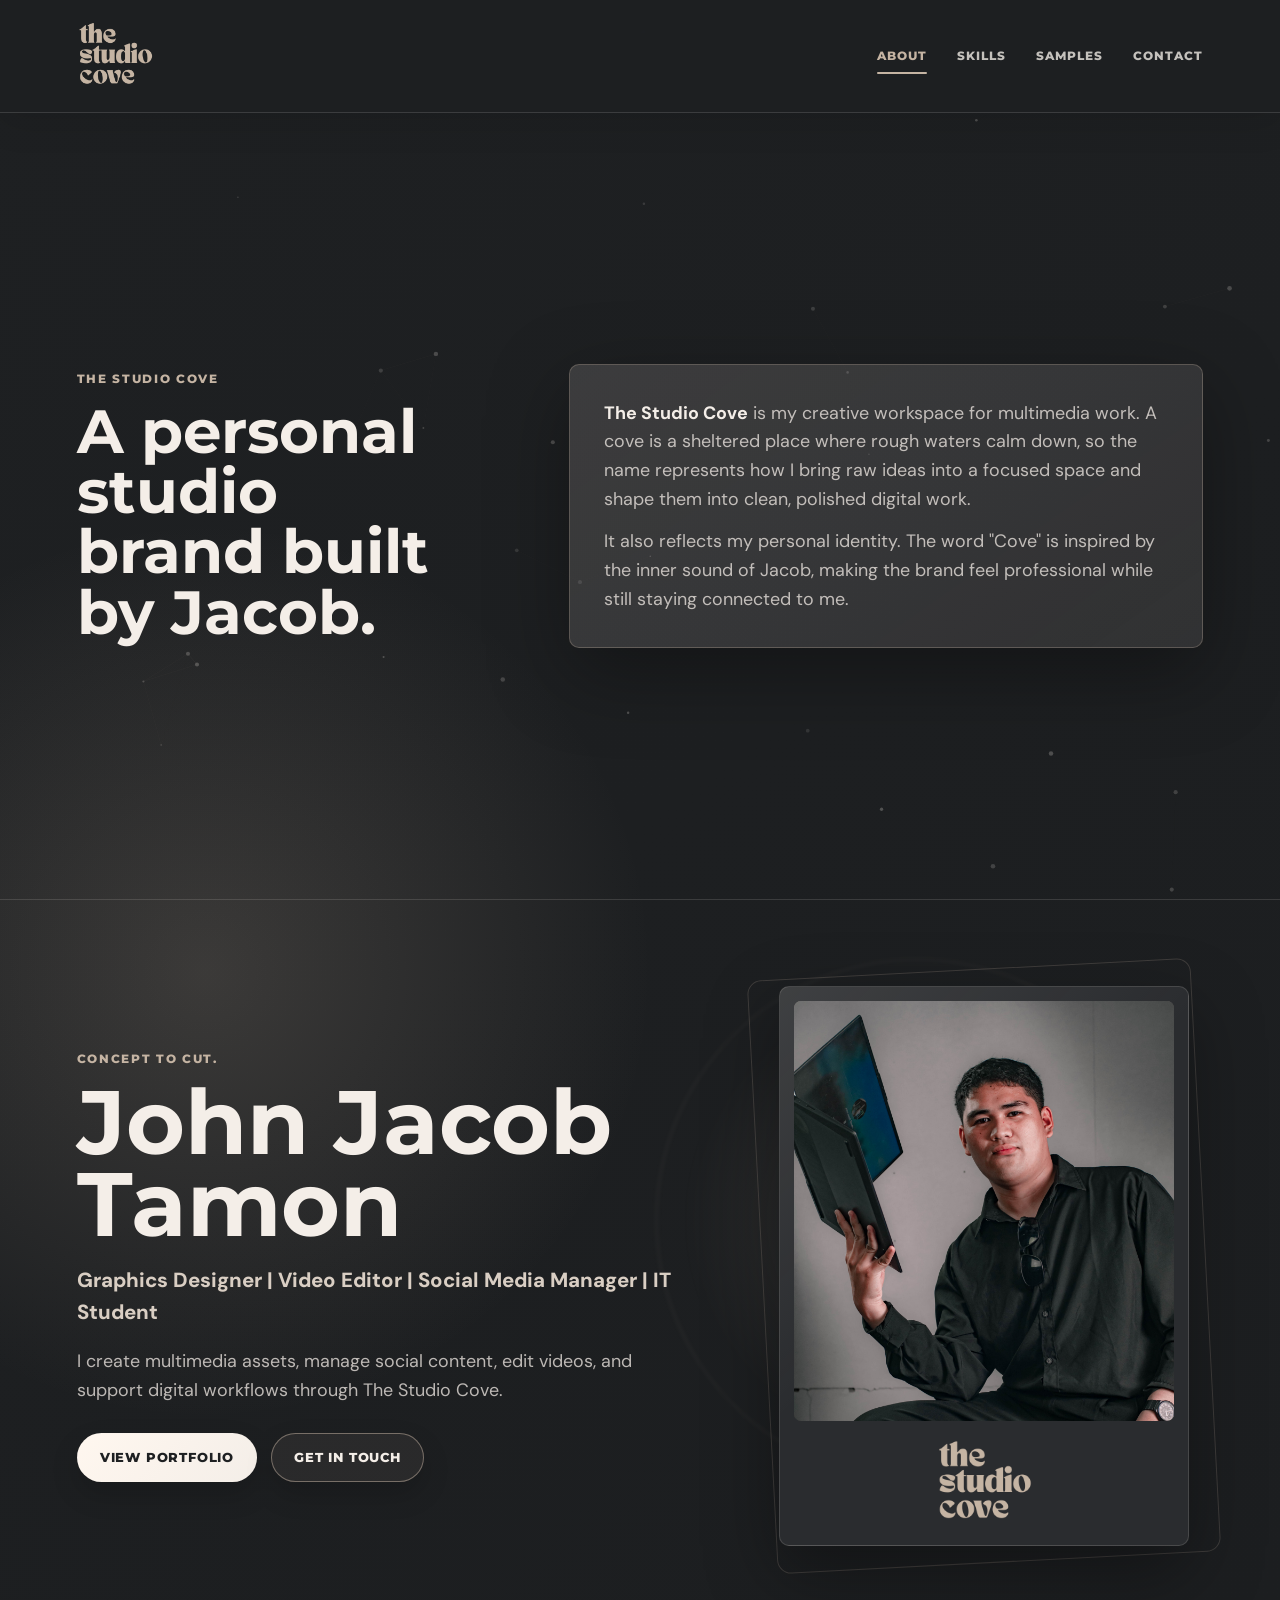
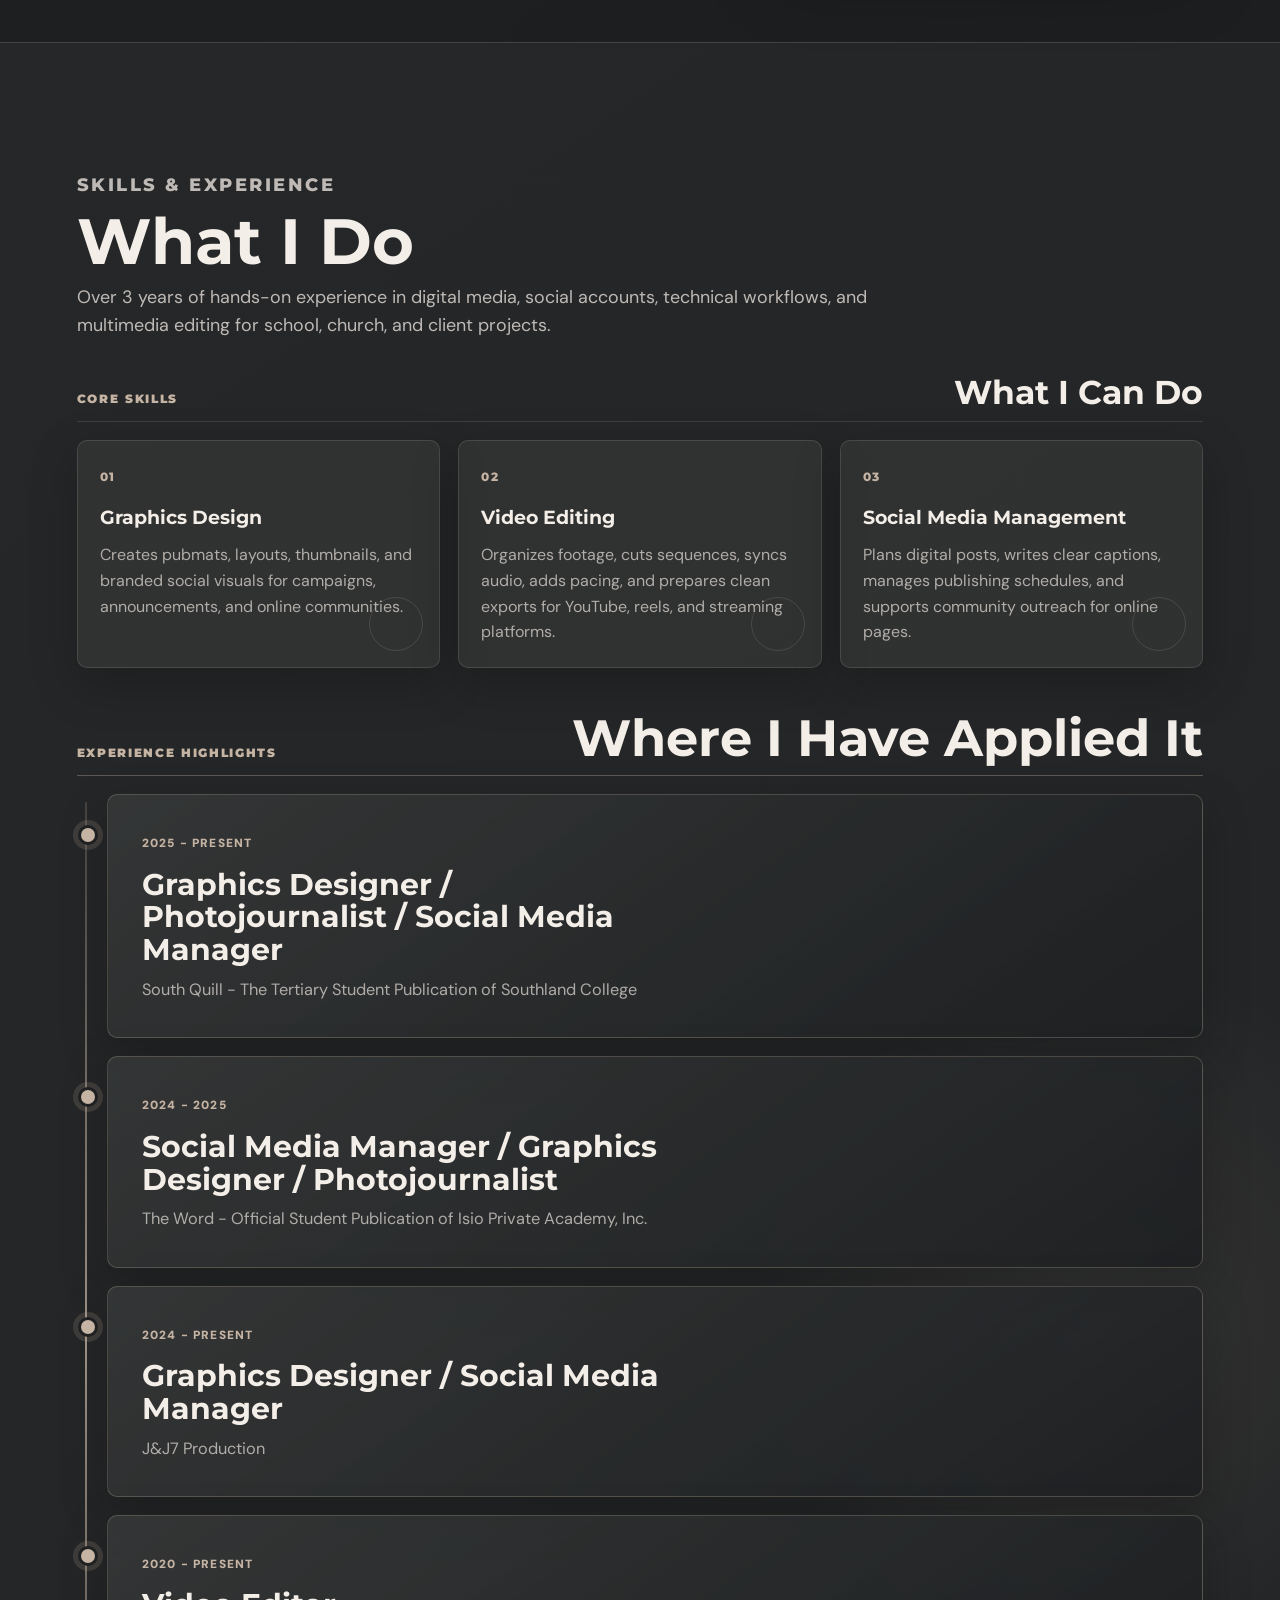
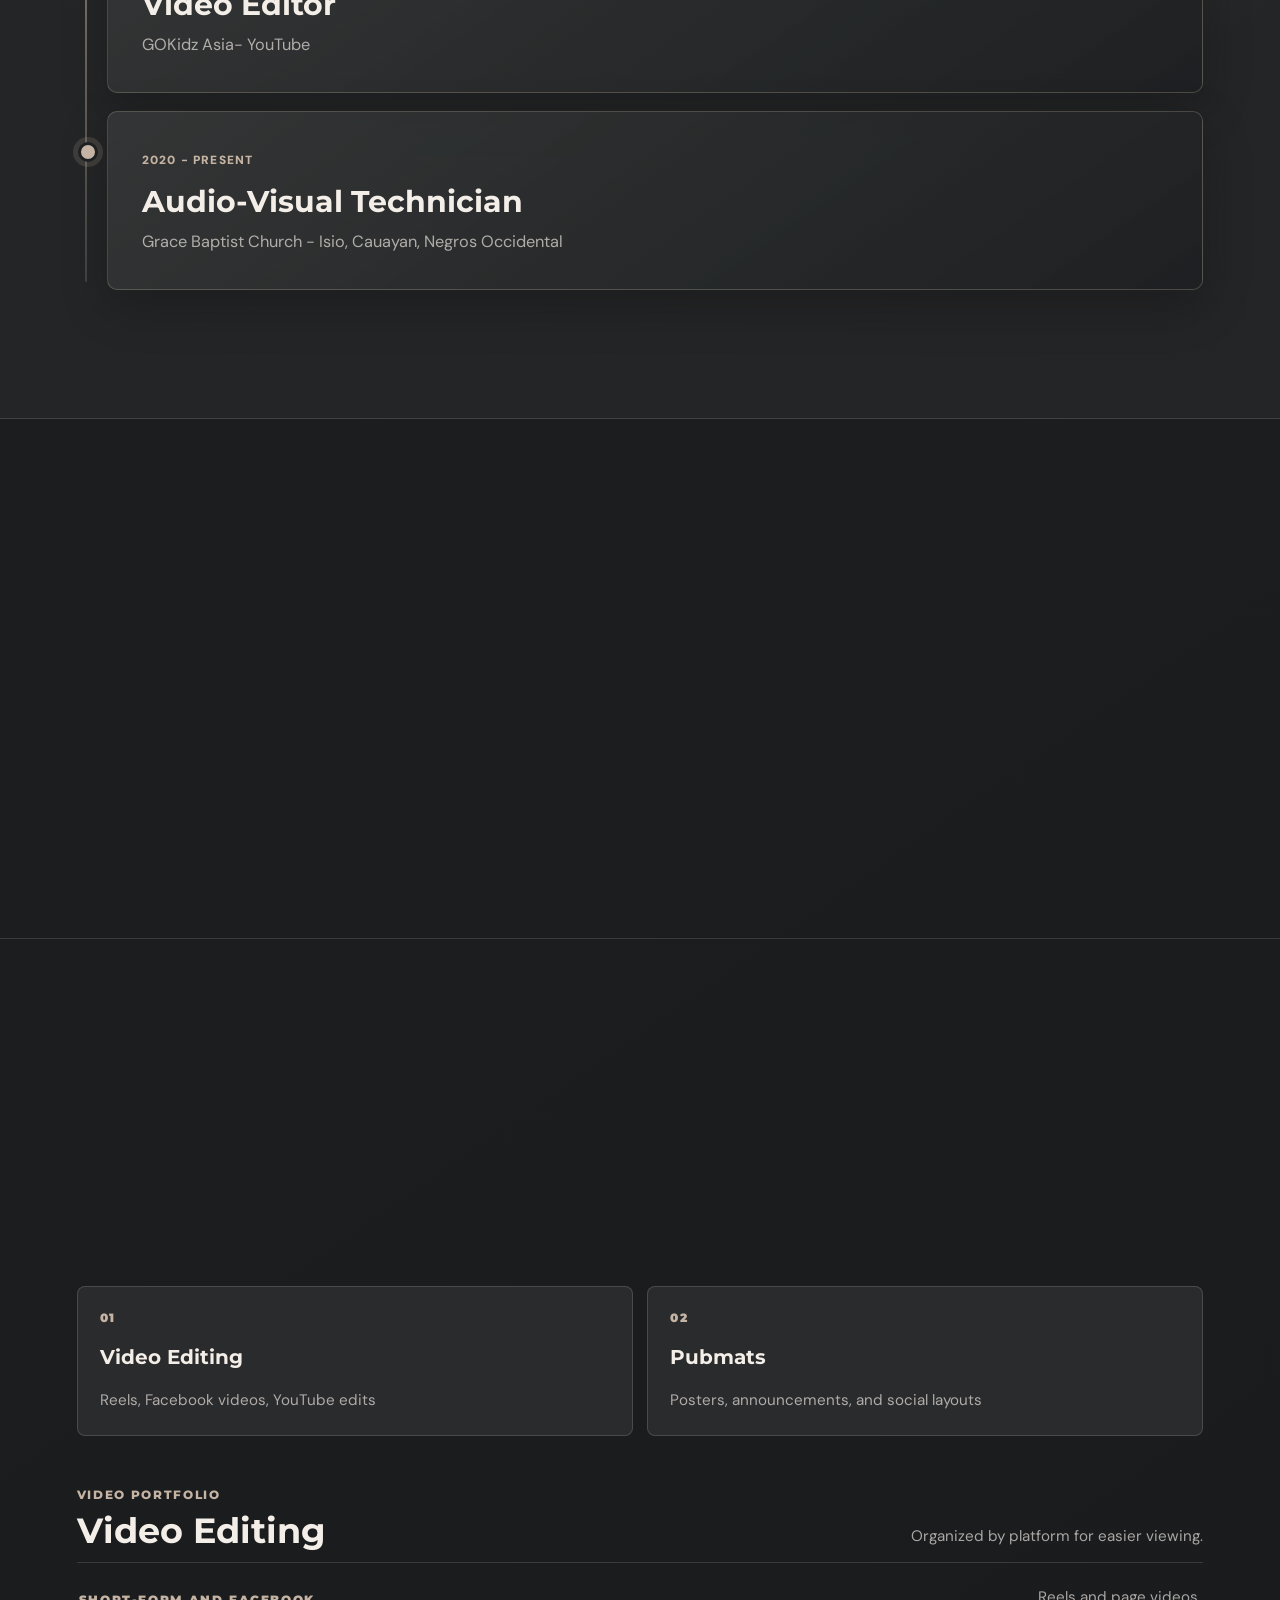
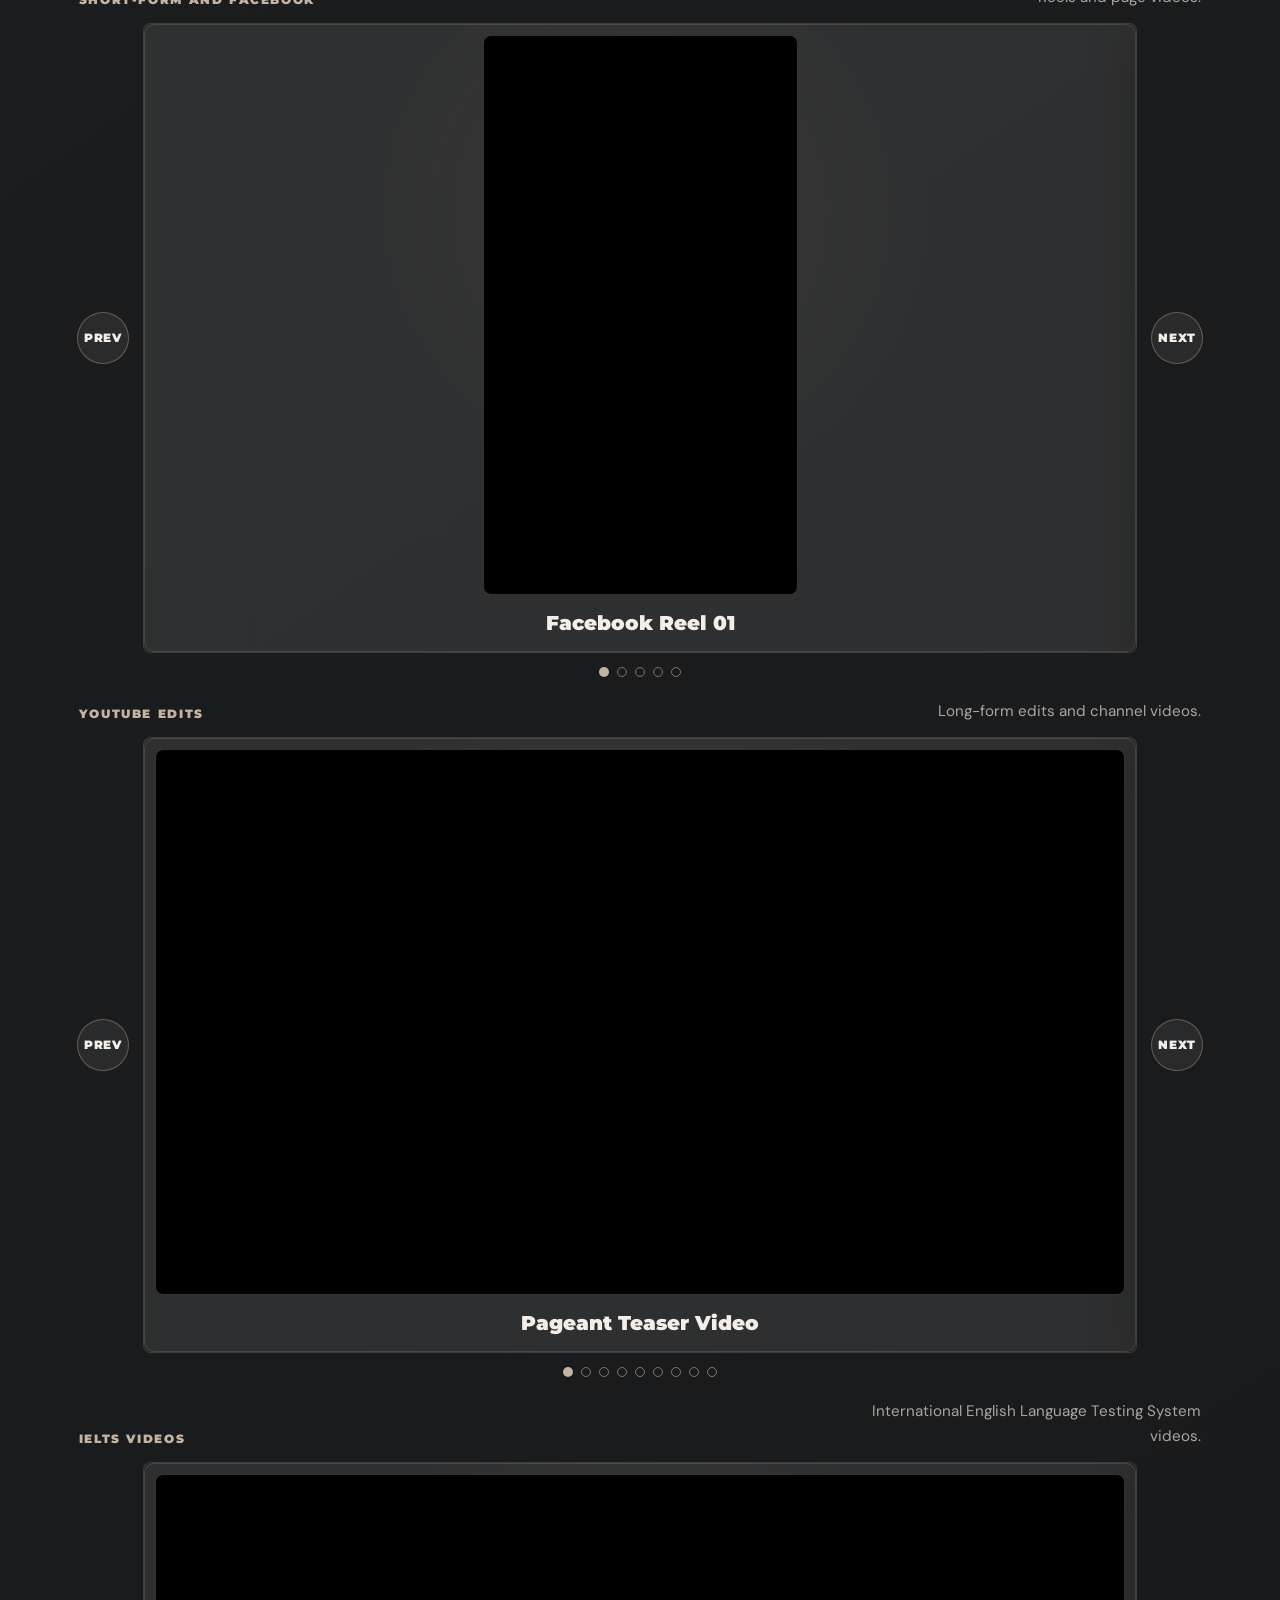
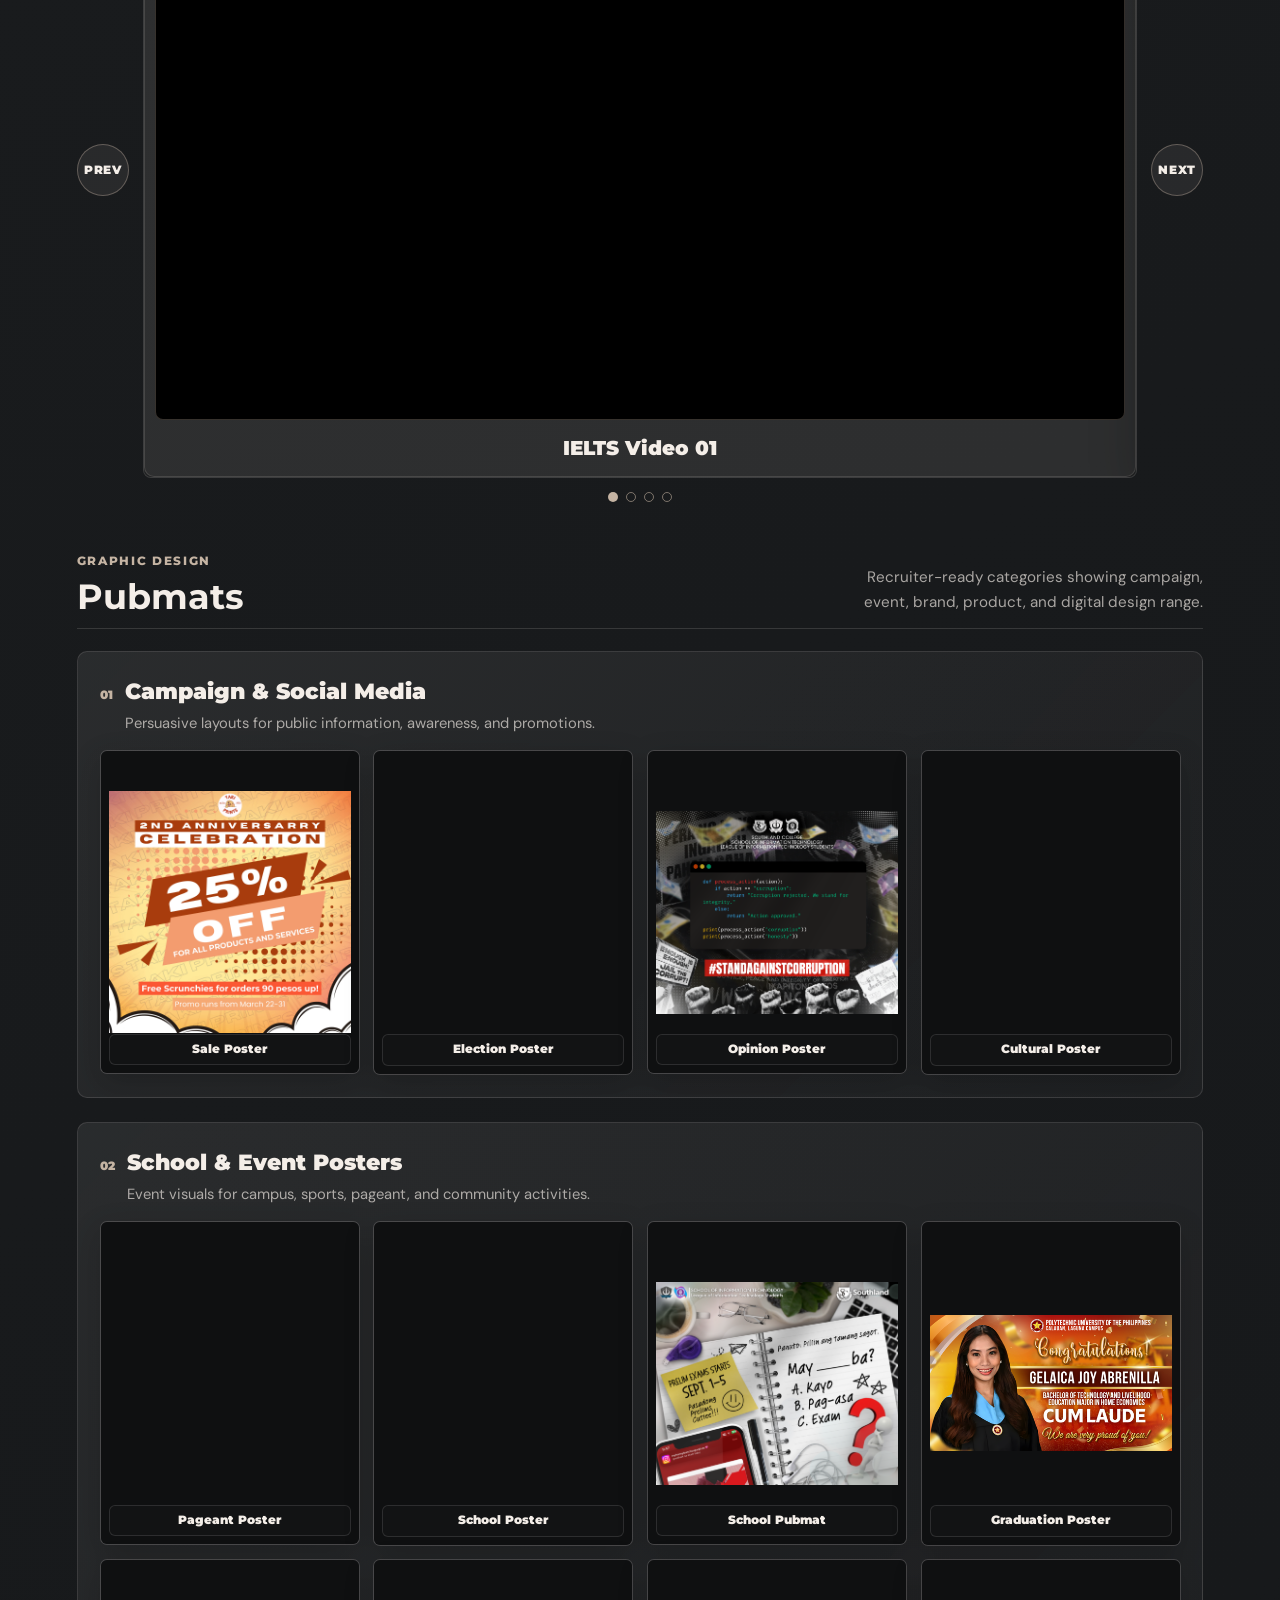
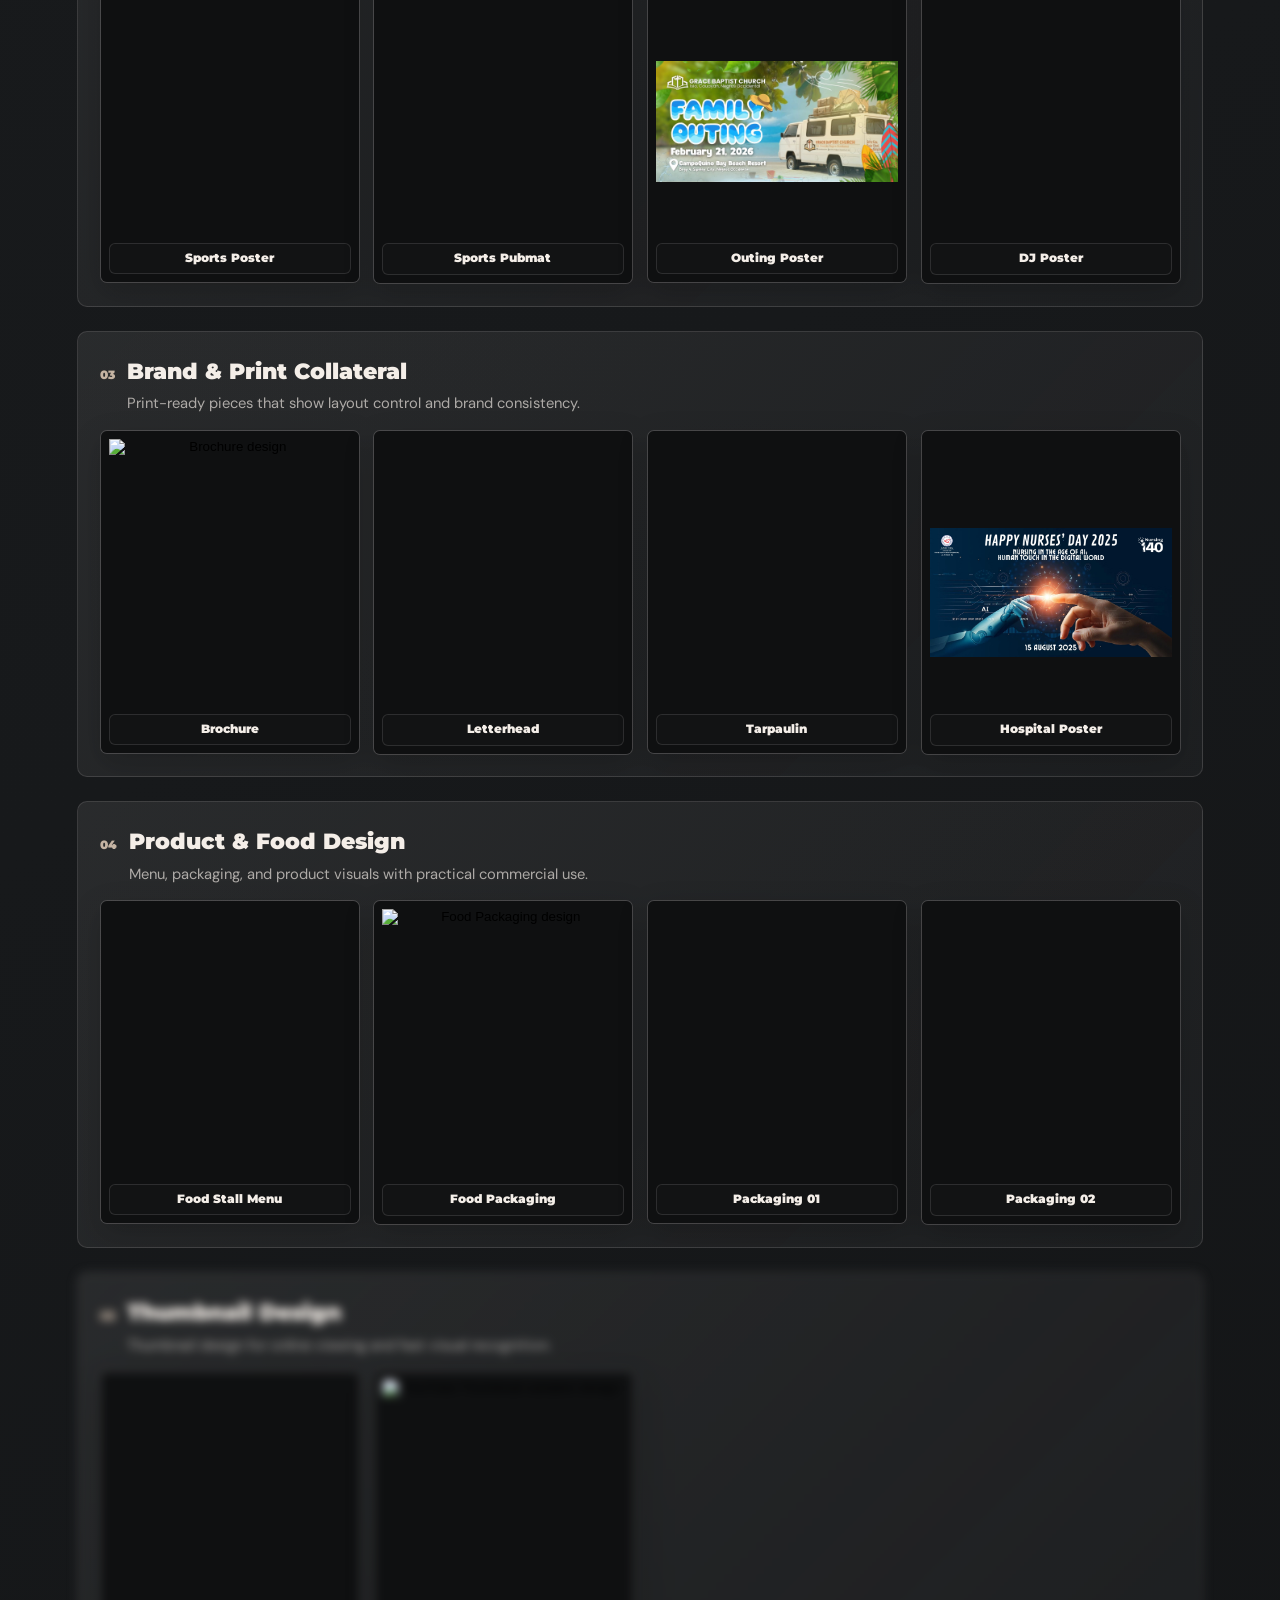
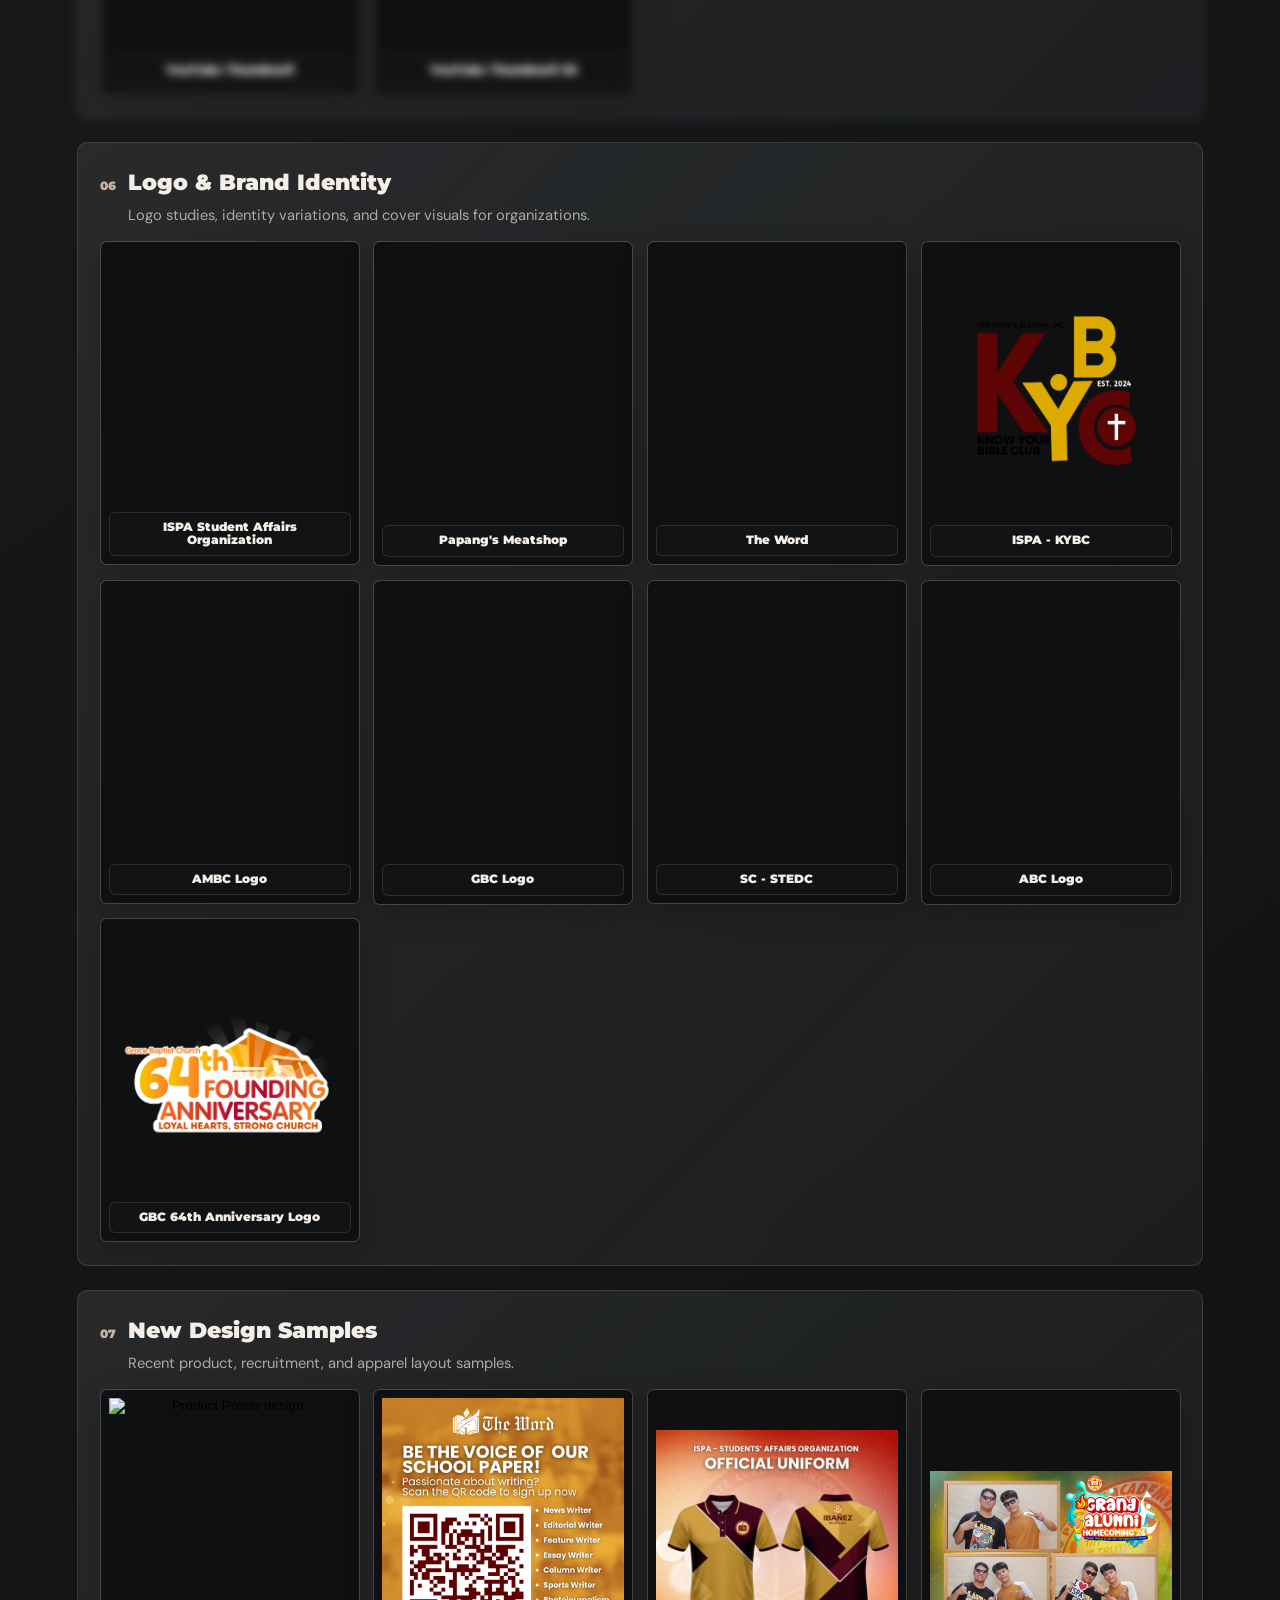
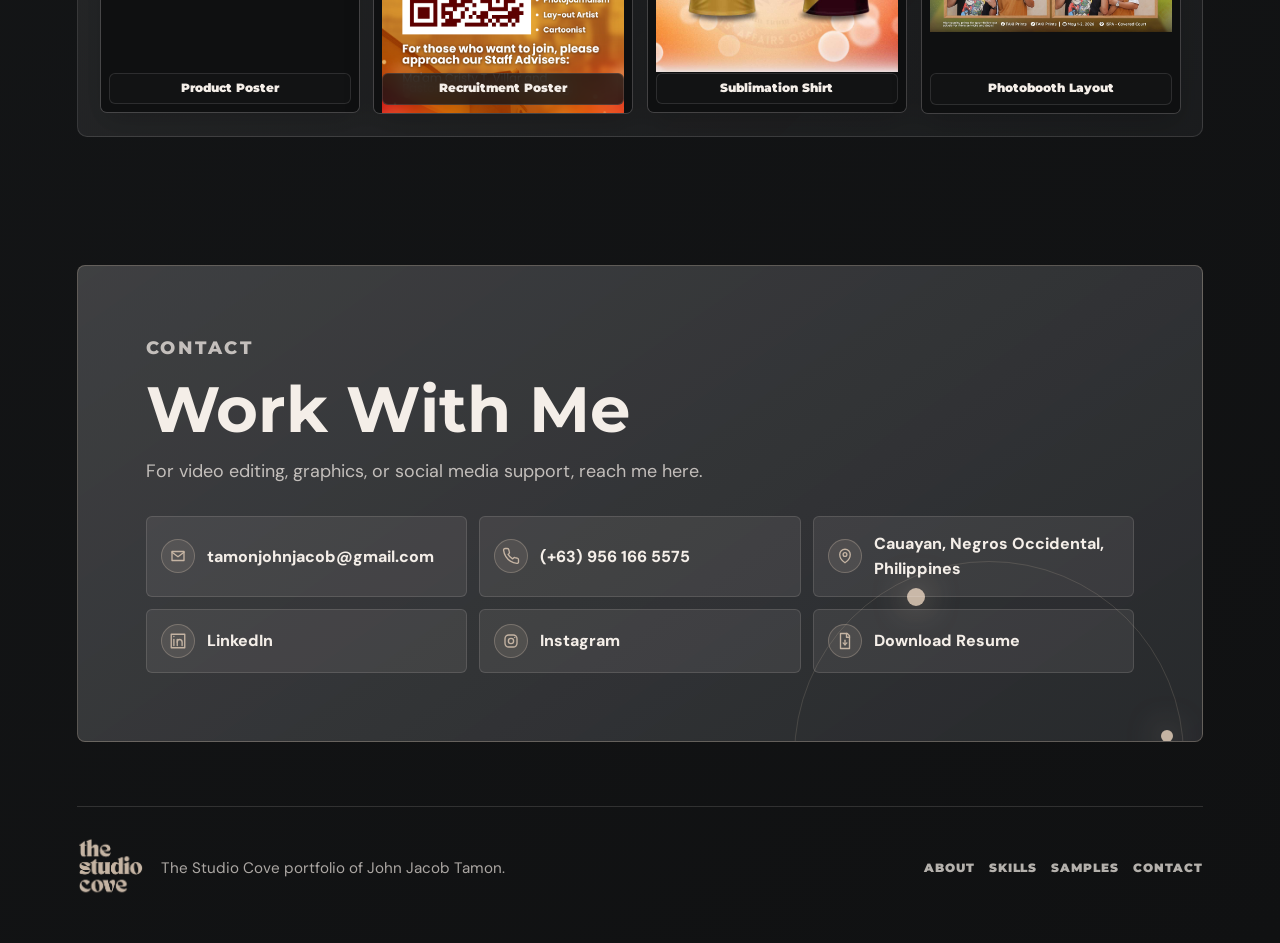
==== commit 34bce22f: "Refine automatic tools carousel scrolling" ====
--- a/index.html
+++ b/index.html
@@ -967,6 +967,7 @@
             let dragStartScroll = 0;
             let lastFrame = performance.now();
             let resumeAt = 0;
+            let isMouseOver = false;
 
             const loopWidth = () => toolTrack.scrollWidth / 2;
             const normalizeToolScroll = () => {
@@ -985,6 +986,16 @@
                 toolCloud.classList.add("is-dragging");
             });
 
+            toolCloud.addEventListener("pointerenter", (event) => {
+                if (event.pointerType === "mouse") isMouseOver = true;
+            });
+
+            toolCloud.addEventListener("pointerleave", (event) => {
+                if (event.pointerType !== "mouse") return;
+                isMouseOver = false;
+                resumeAt = performance.now() + 250;
+            });
+
             toolCloud.addEventListener("pointermove", (event) => {
                 if (event.pointerId !== pointerId) return;
                 toolCloud.scrollLeft = dragStartScroll - (event.clientX - dragStartX) * 1.35;
@@ -994,7 +1005,7 @@
             const endToolDrag = (event) => {
                 if (event.pointerId !== pointerId) return;
                 pointerId = null;
-                resumeAt = performance.now() + 900;
+                resumeAt = performance.now() + (event.pointerType === "mouse" ? 250 : 700);
                 toolCloud.classList.remove("is-dragging");
             };
 
@@ -1007,8 +1018,8 @@
             const animateTools = (now) => {
                 const elapsed = Math.min(now - lastFrame, 40);
                 lastFrame = now;
-                if (pointerId === null && now >= resumeAt && !reducedMotion.matches) {
-                    const speed = window.innerWidth <= 720 ? 72 : 52;
+                if (pointerId === null && !isMouseOver && now >= resumeAt && !reducedMotion.matches) {
+                    const speed = window.innerWidth <= 720 ? 88 : 66;
                     toolCloud.scrollLeft += speed * elapsed / 1000;
                     normalizeToolScroll();
                 }
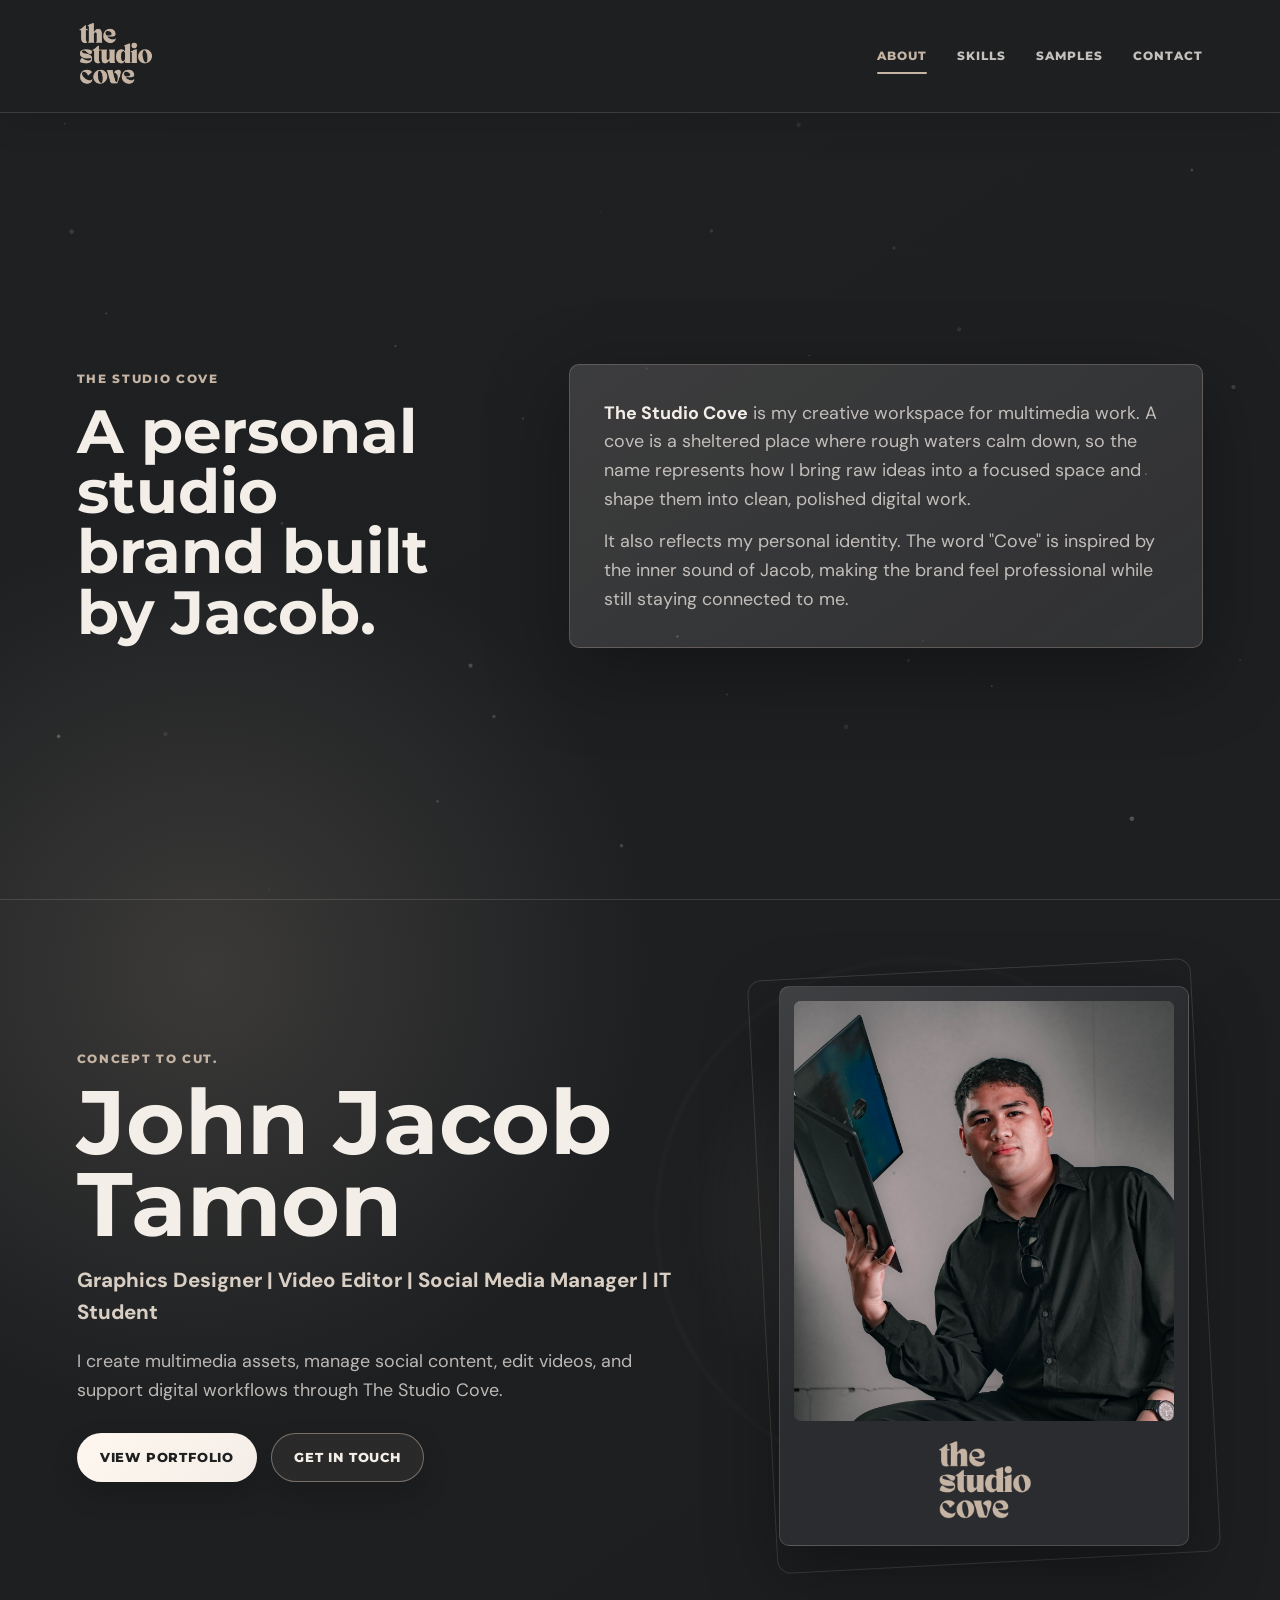
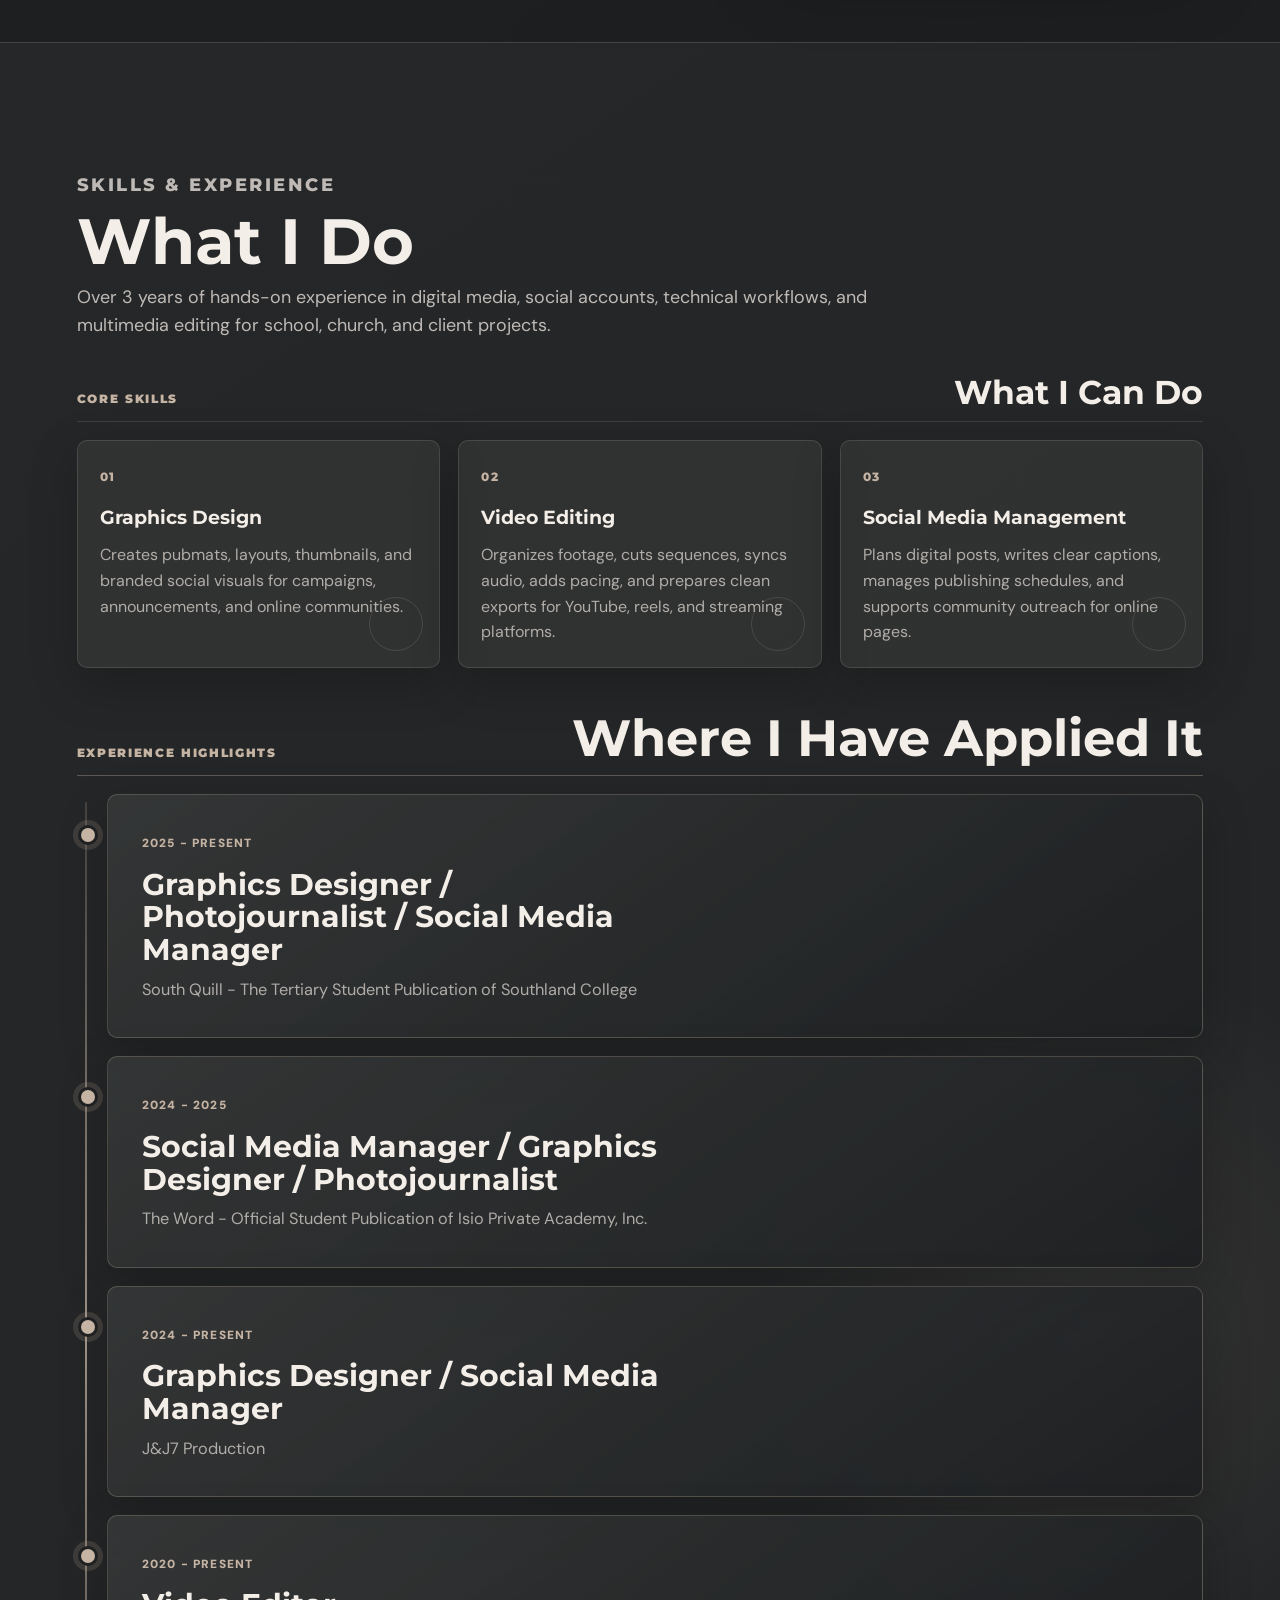
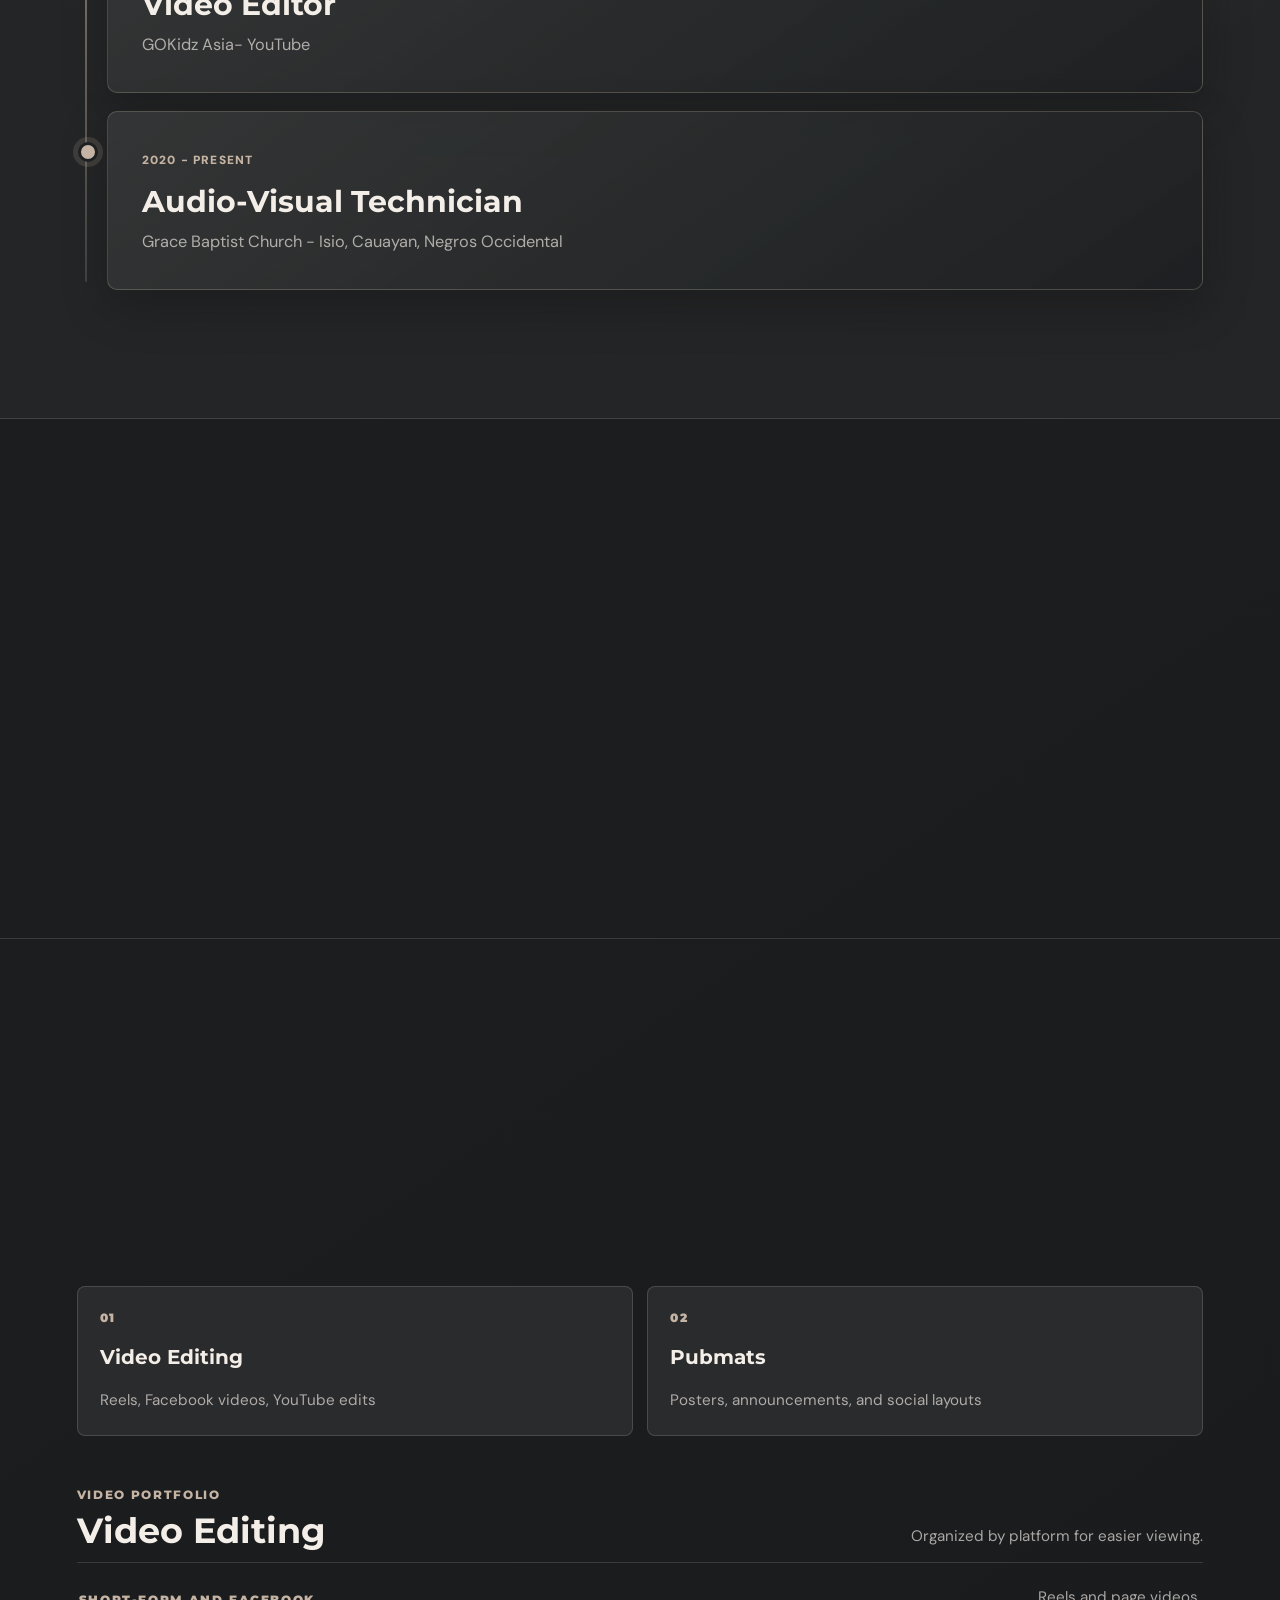
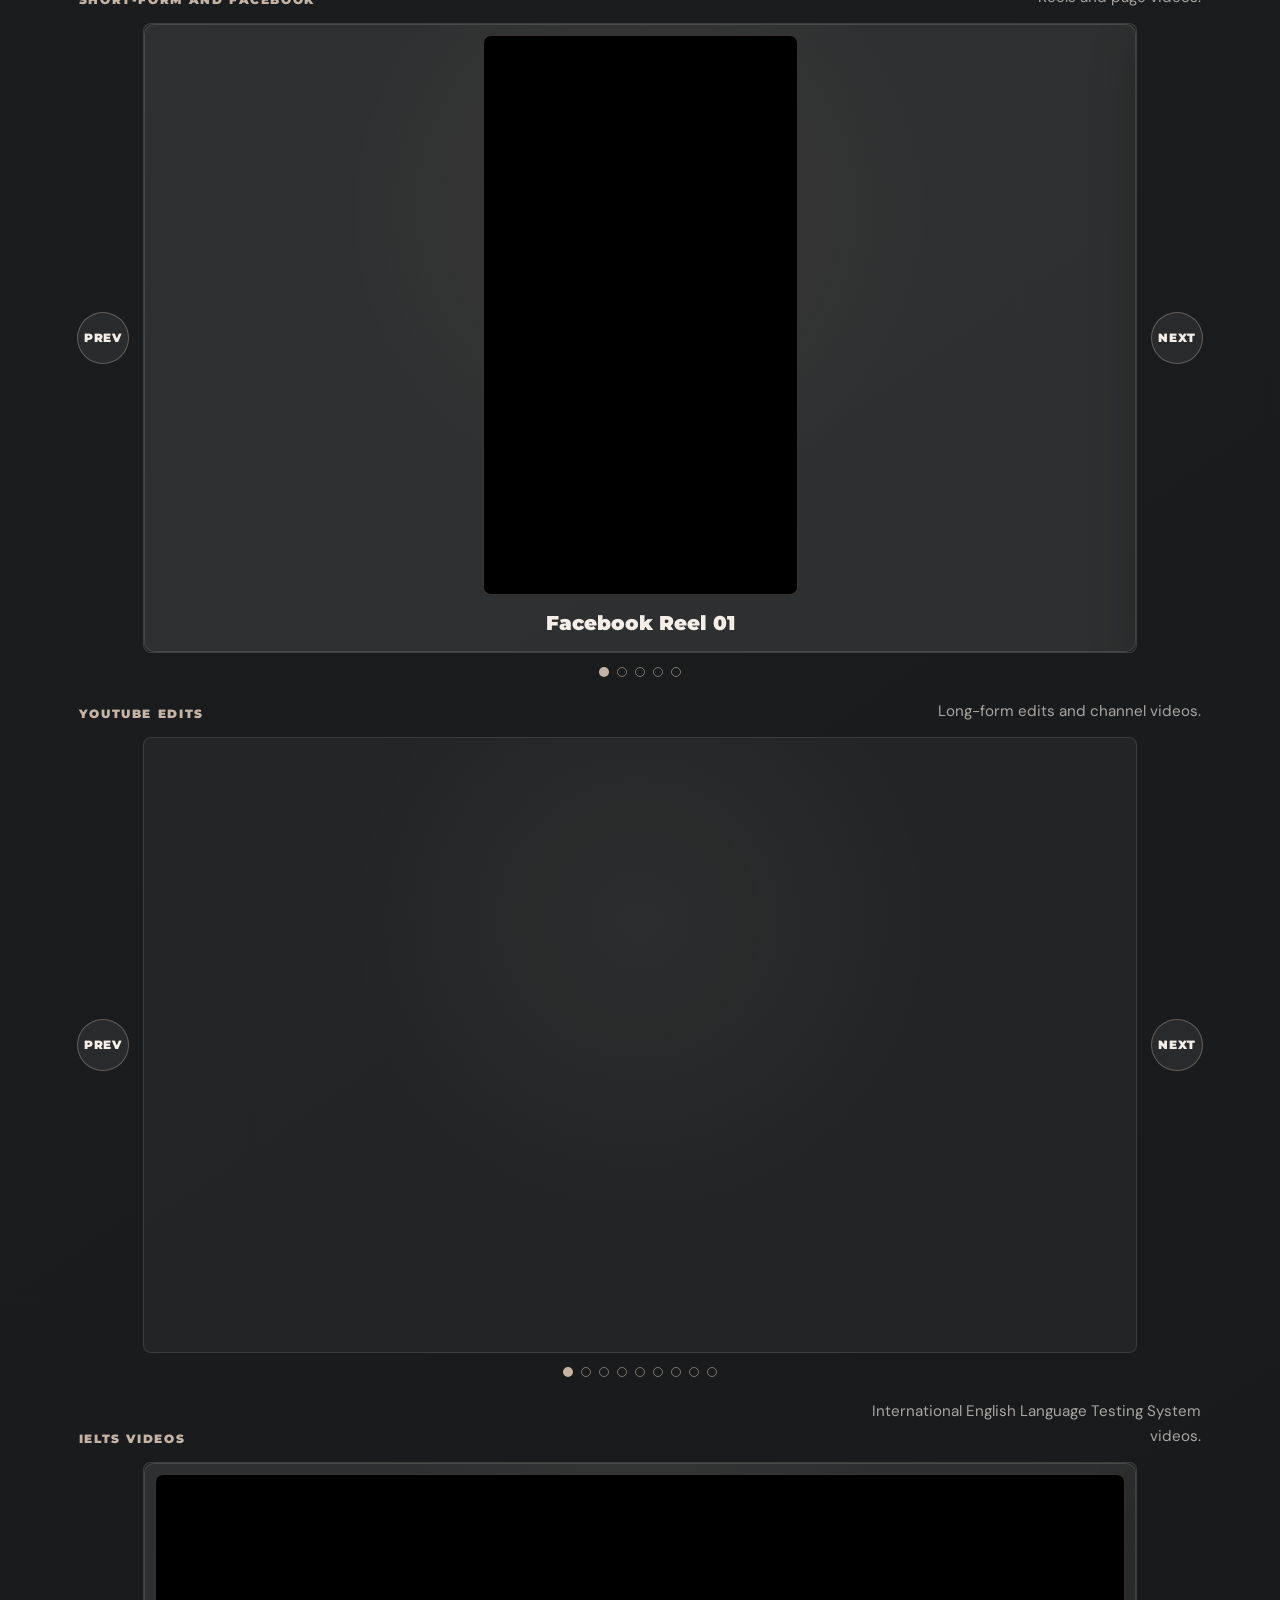
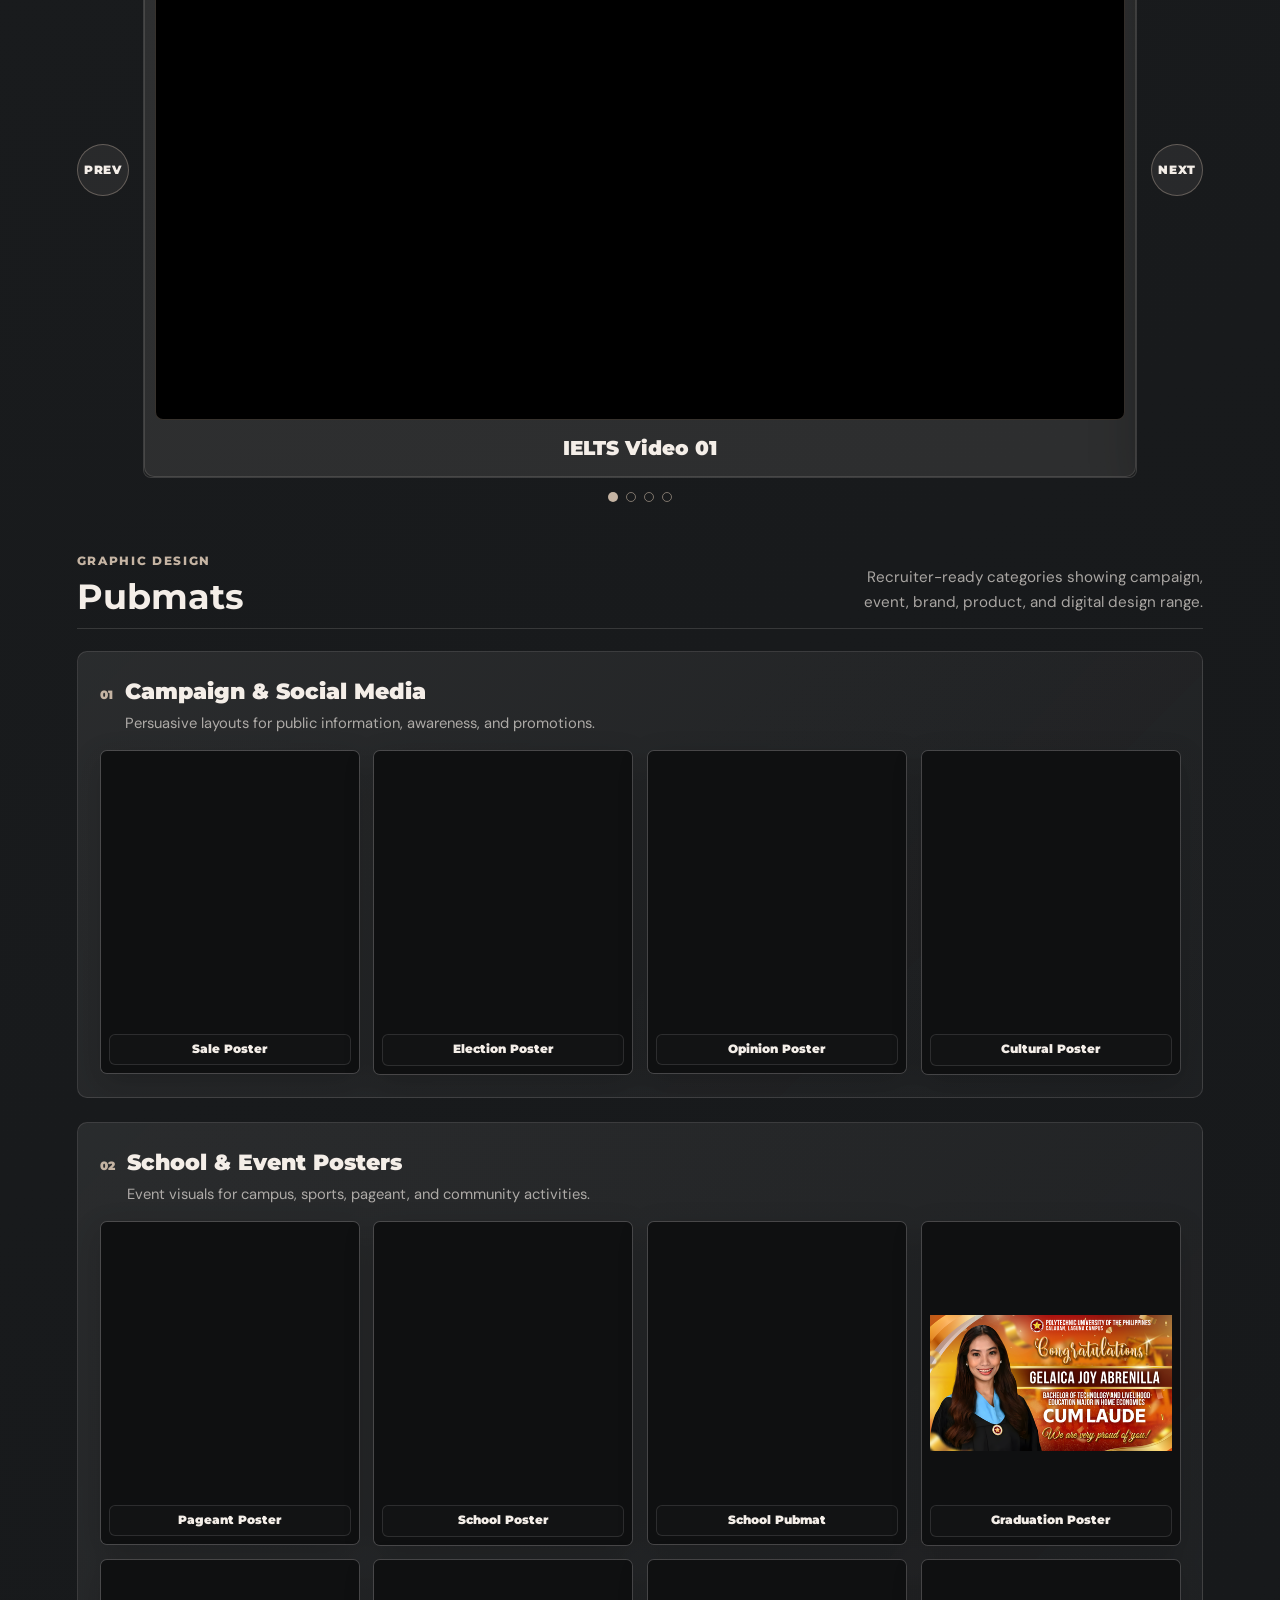
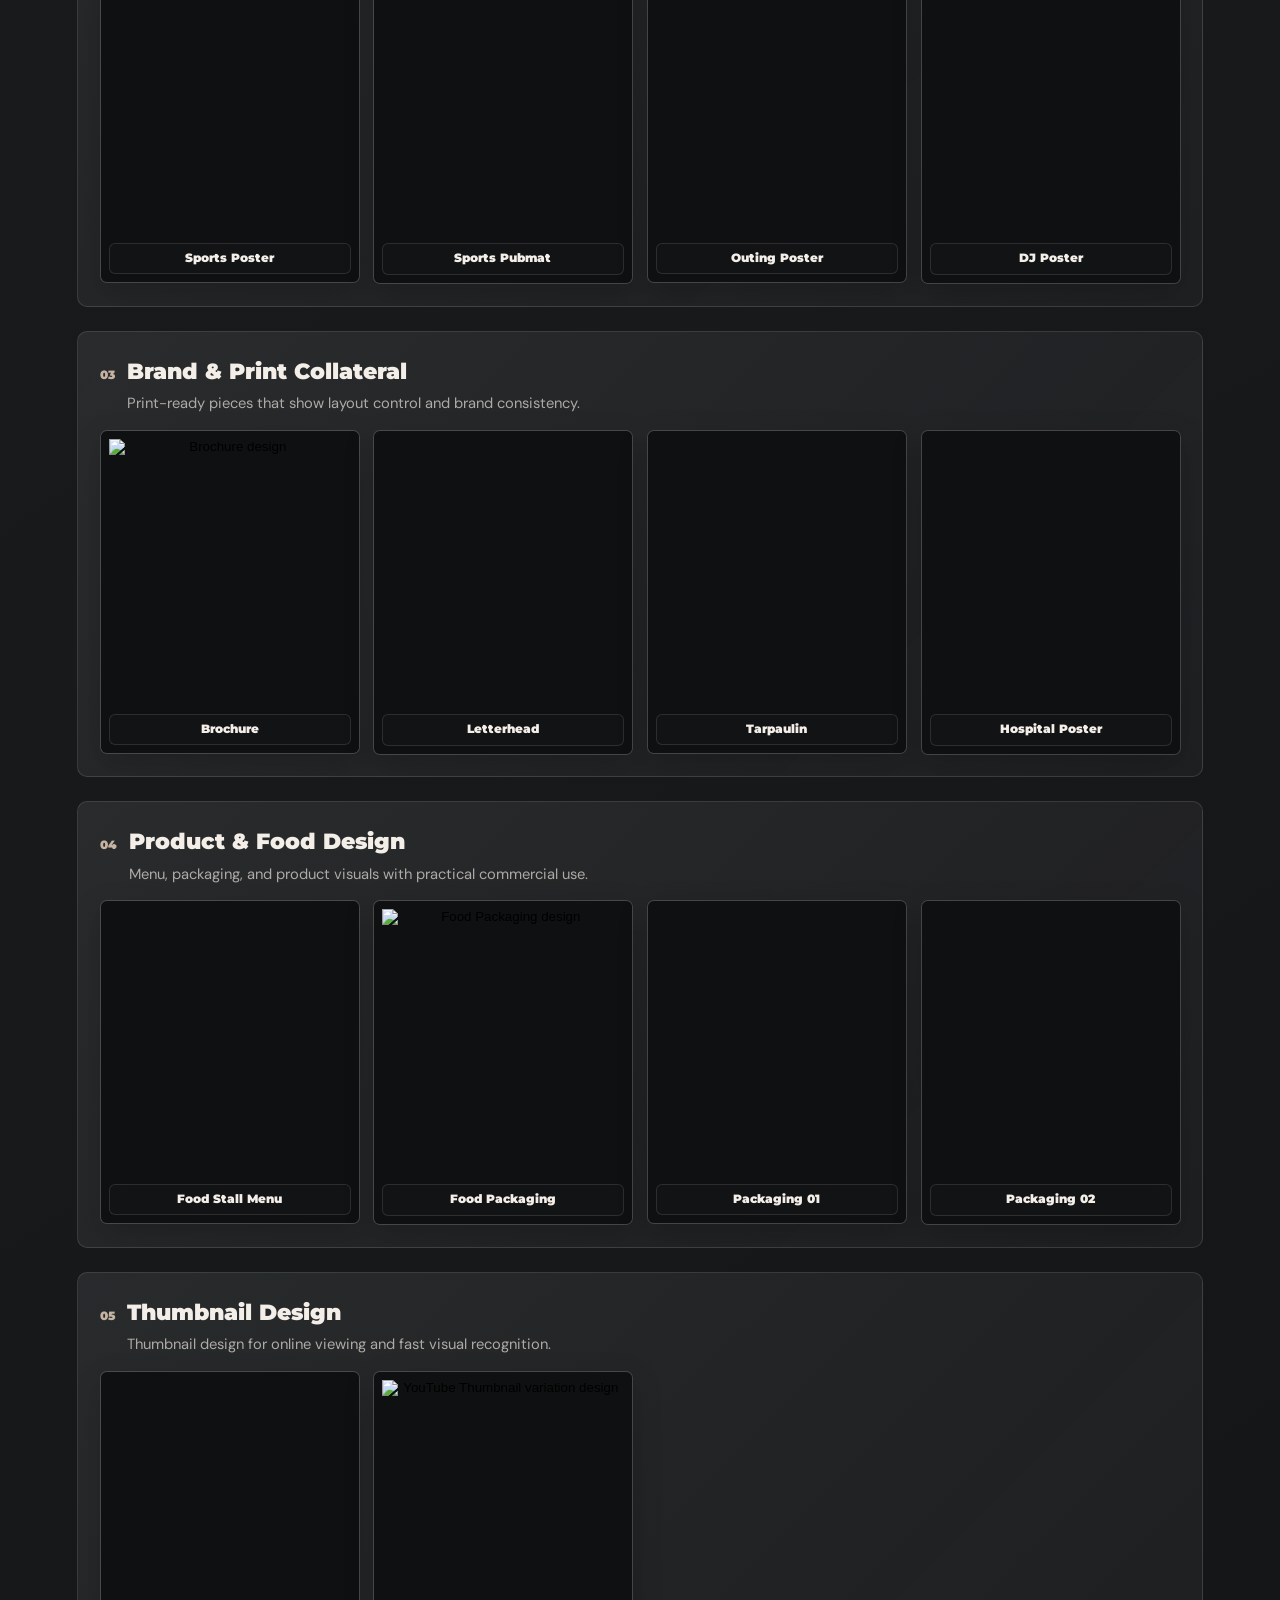
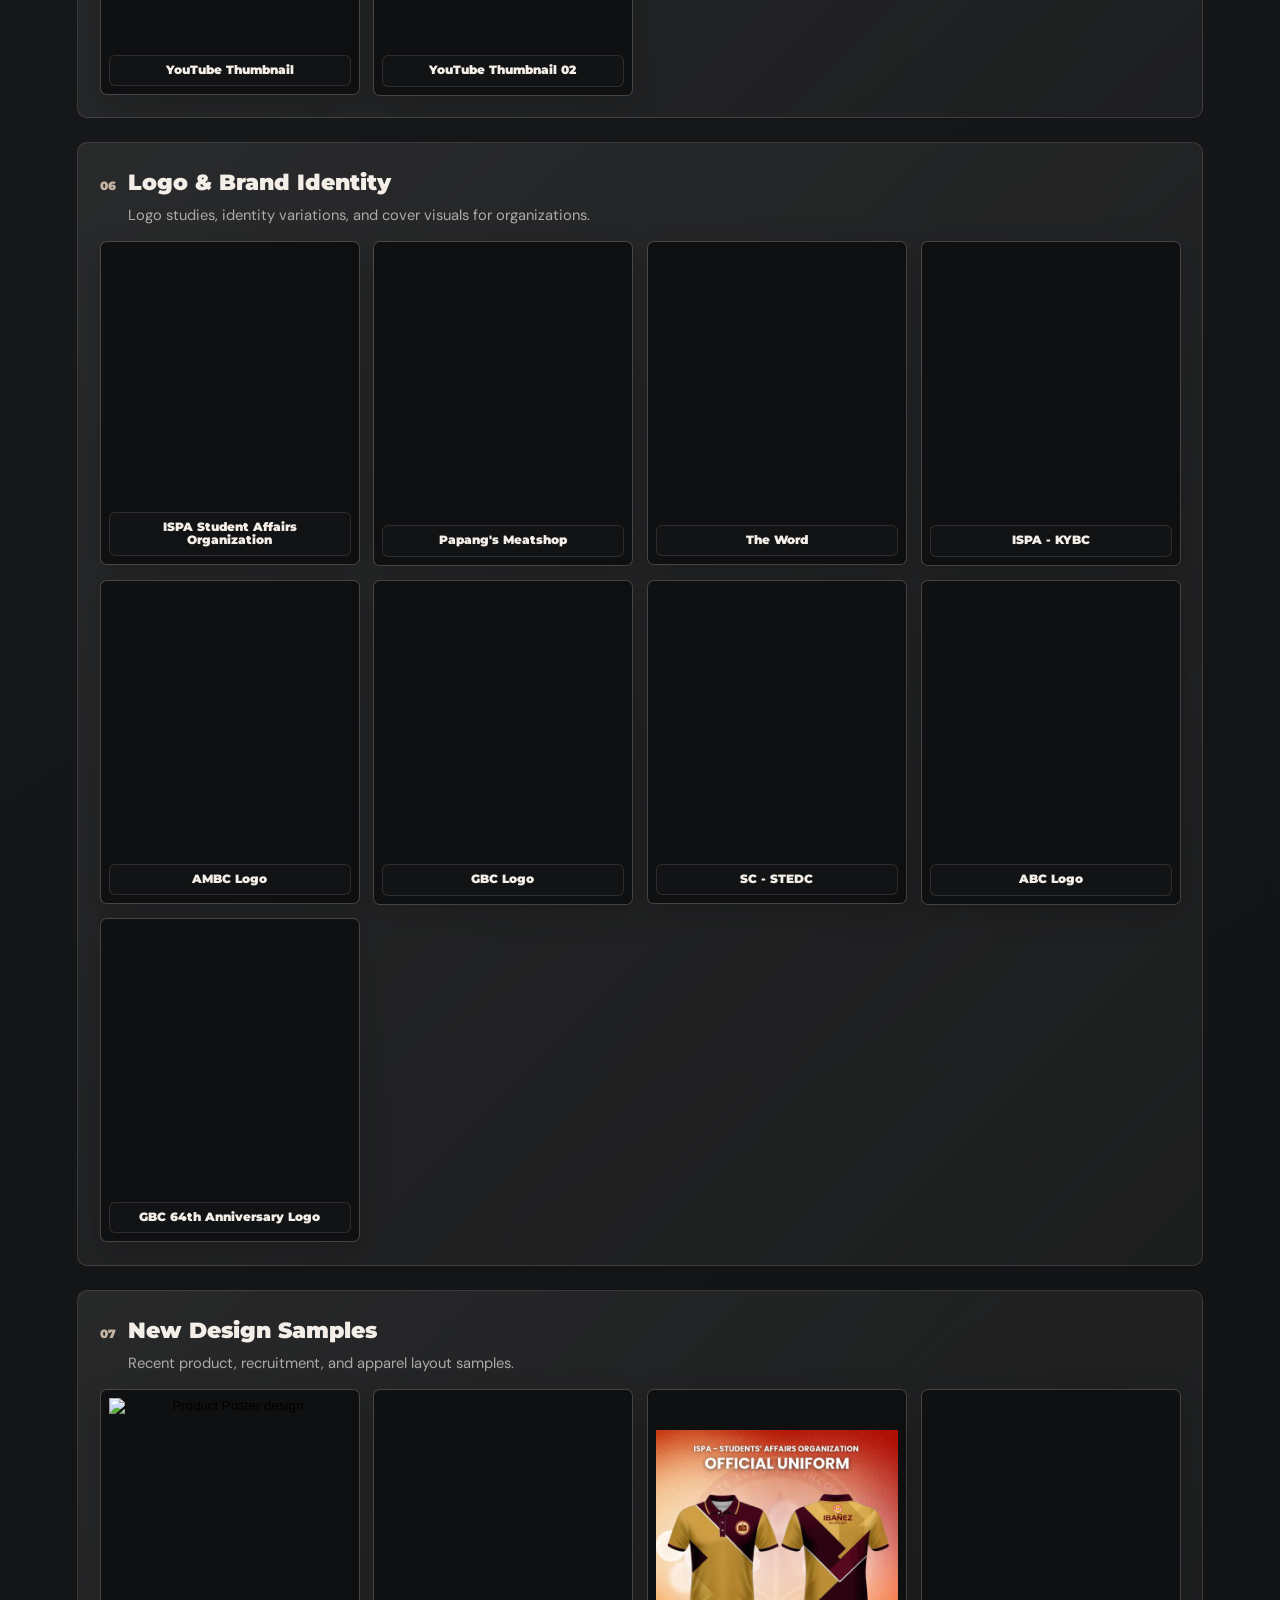
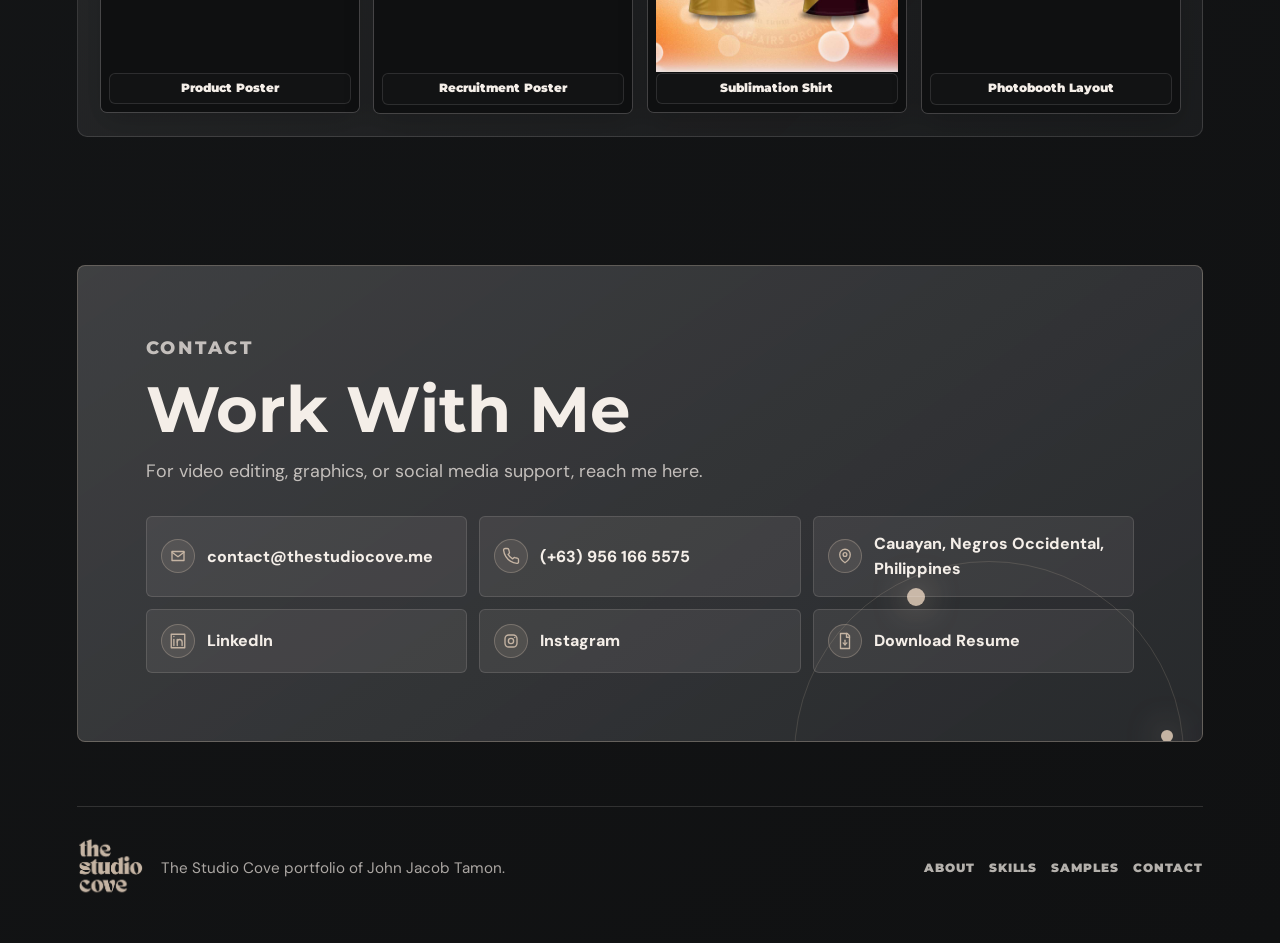
==== commit a7dd2450: "Fix tools carousel overflow and update contact email" ====
--- a/index.html
+++ b/index.html
@@ -39,7 +39,7 @@
             "name": "John Jacob Tamon",
             "url": "https://www.thestudiocove.me/",
             "image": "https://www.thestudiocove.me/profile.jpg",
-            "email": "mailto:tamonjohnjacob@gmail.com",
+            "email": "mailto:contact@thestudiocove.me",
             "telephone": "+63-956-166-5575",
             "jobTitle": [
                 "Graphics Designer",
@@ -659,11 +659,11 @@
             <h2 data-content="contact.title">Work With Me</h2>
             <p data-content="contact.description">For video editing, graphics, or social media support, reach me here.</p>
             <div class="contact-grid">
-                <a href="mailto:tamonjohnjacob@gmail.com" data-content="contact.email" data-content-href="mailto:" aria-label="Email John Jacob Tamon">
+                <a href="mailto:contact@thestudiocove.me" data-content="contact.email" data-content-href="mailto:" aria-label="Email The Studio Cove">
                     <span class="contact-icon" aria-hidden="true">
                         <svg viewBox="0 0 24 24"><path d="M4 6h16v12H4z"></path><path d="m4 7 8 6 8-6"></path></svg>
                     </span>
-                    <span class="contact-label">tamonjohnjacob@gmail.com</span>
+                    <span class="contact-label">contact@thestudiocove.me</span>
                 </a>
                 <a href="tel:+639561665575" data-content="contact.phone" data-content-href="tel:" aria-label="Call John Jacob Tamon">
                     <span class="contact-icon" aria-hidden="true">
@@ -986,6 +986,8 @@
                 toolCloud.classList.add("is-dragging");
             });
 
+            toolCloud.addEventListener("dragstart", (event) => event.preventDefault());
+
             toolCloud.addEventListener("pointerenter", (event) => {
                 if (event.pointerType === "mouse") isMouseOver = true;
             });
--- a/style.css
+++ b/style.css
@@ -679,7 +679,9 @@
 
 .tool-cloud {
     position: relative;
+    width: 100%;
     max-width: 100%;
+    min-width: 0;
     contain: layout paint;
     overflow-x: auto;
     overflow-y: hidden;
@@ -743,6 +745,8 @@
     height: 96px;
     object-fit: contain;
     filter: drop-shadow(0 12px 22px rgba(0, 0, 0, 0.22));
+    pointer-events: none;
+    -webkit-user-drag: none;
 }
 
 .tool-logo-long {
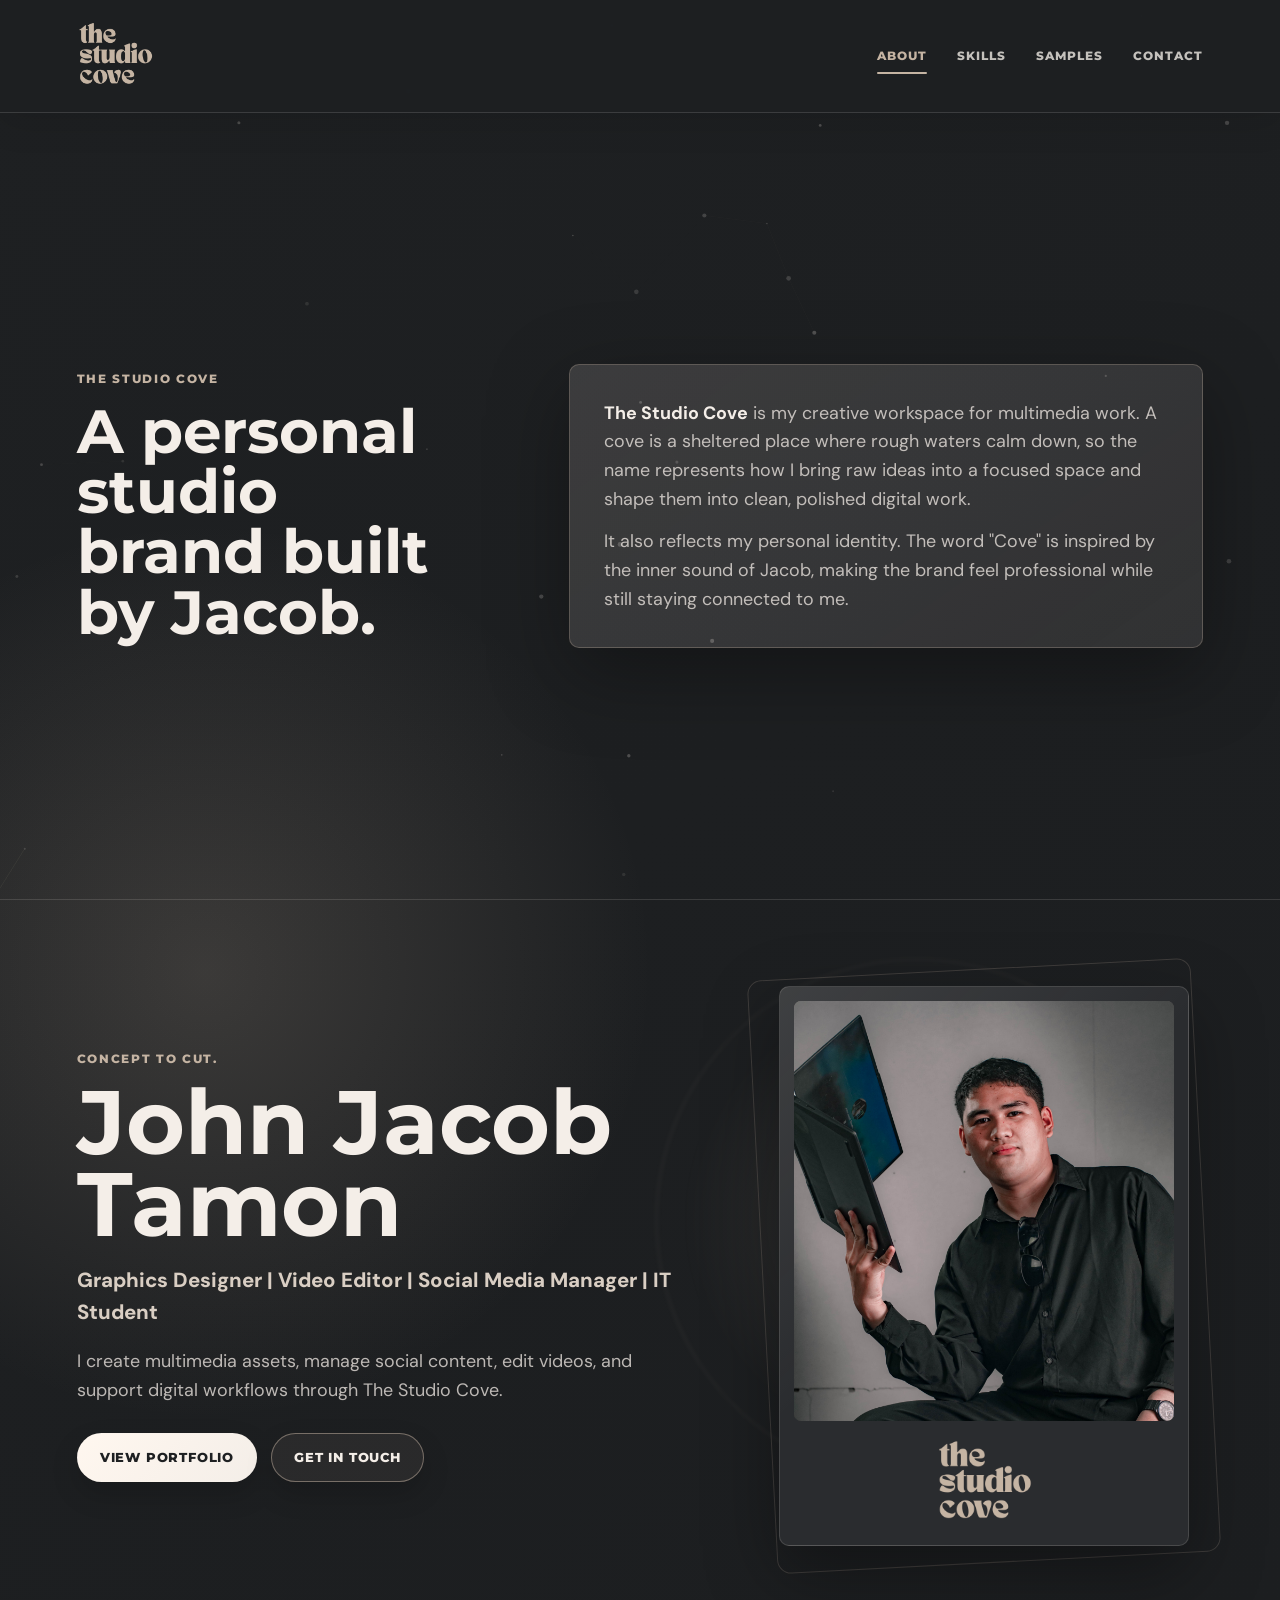
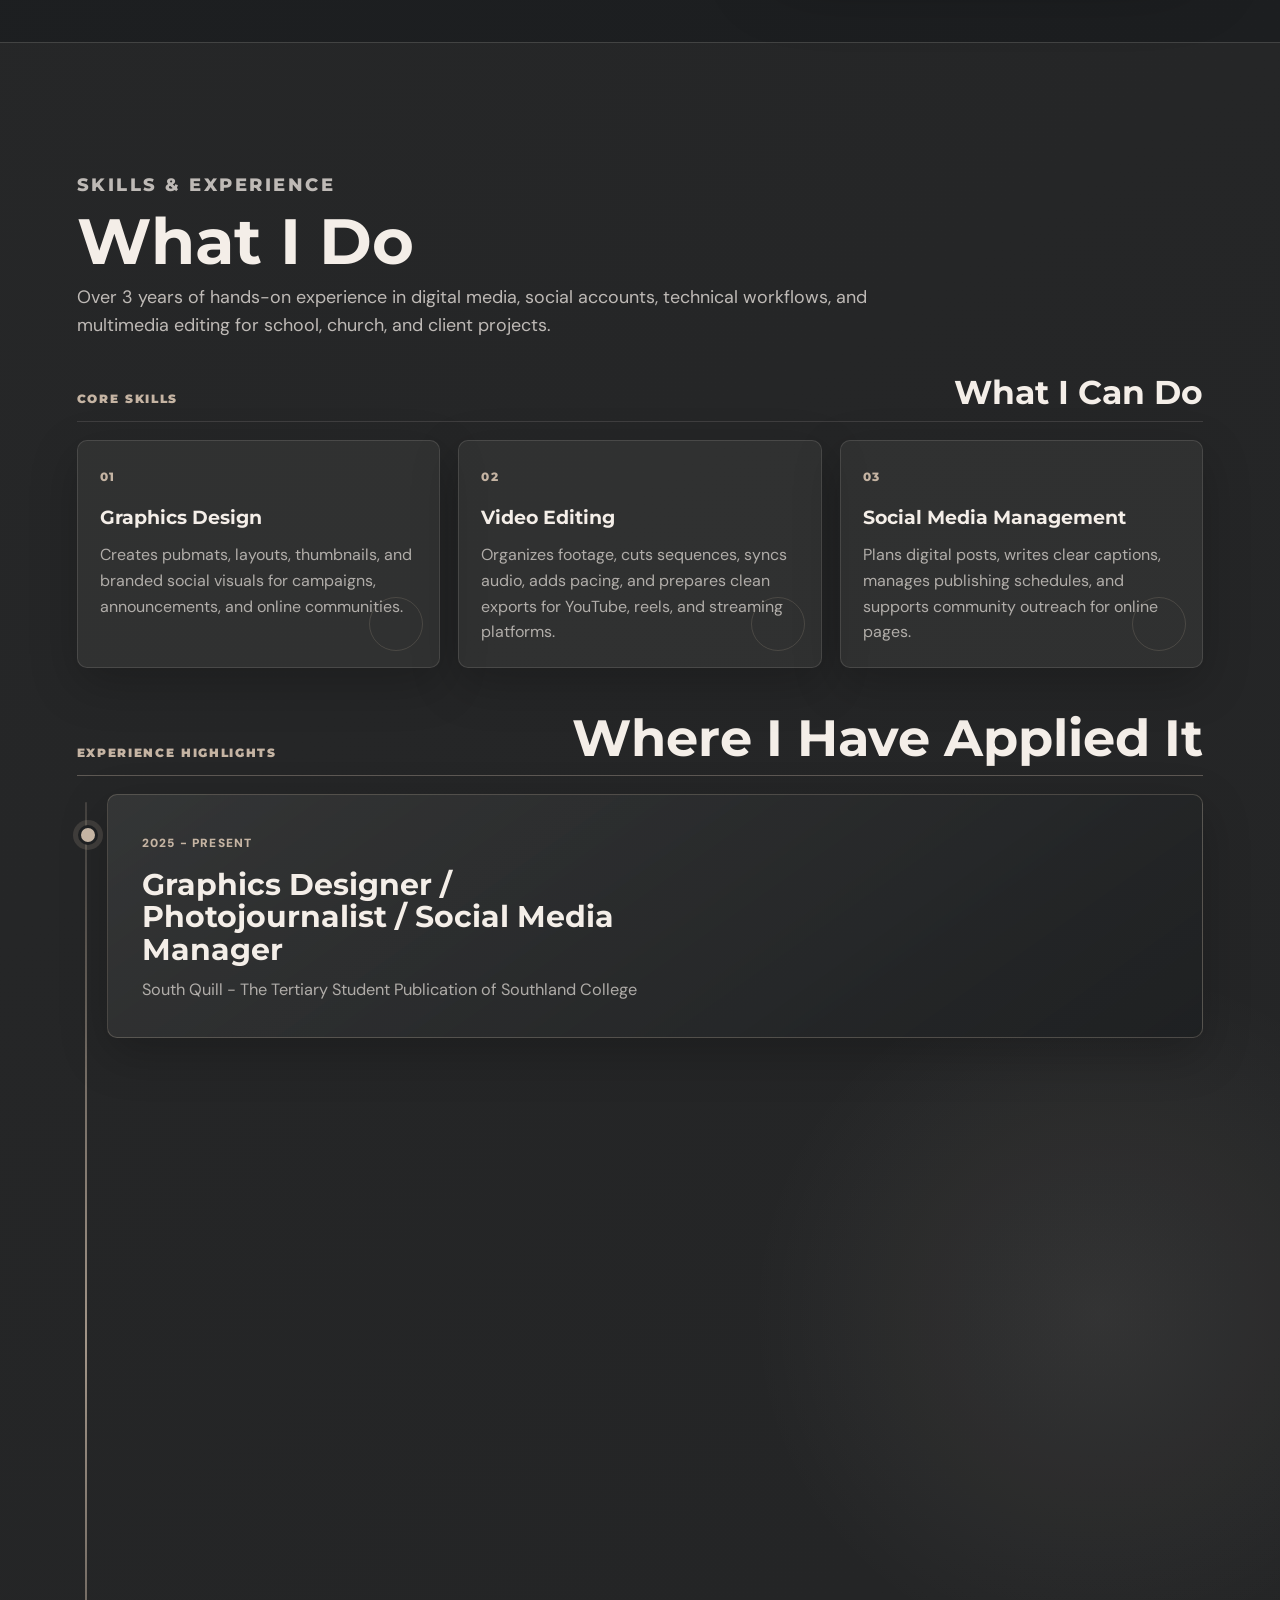
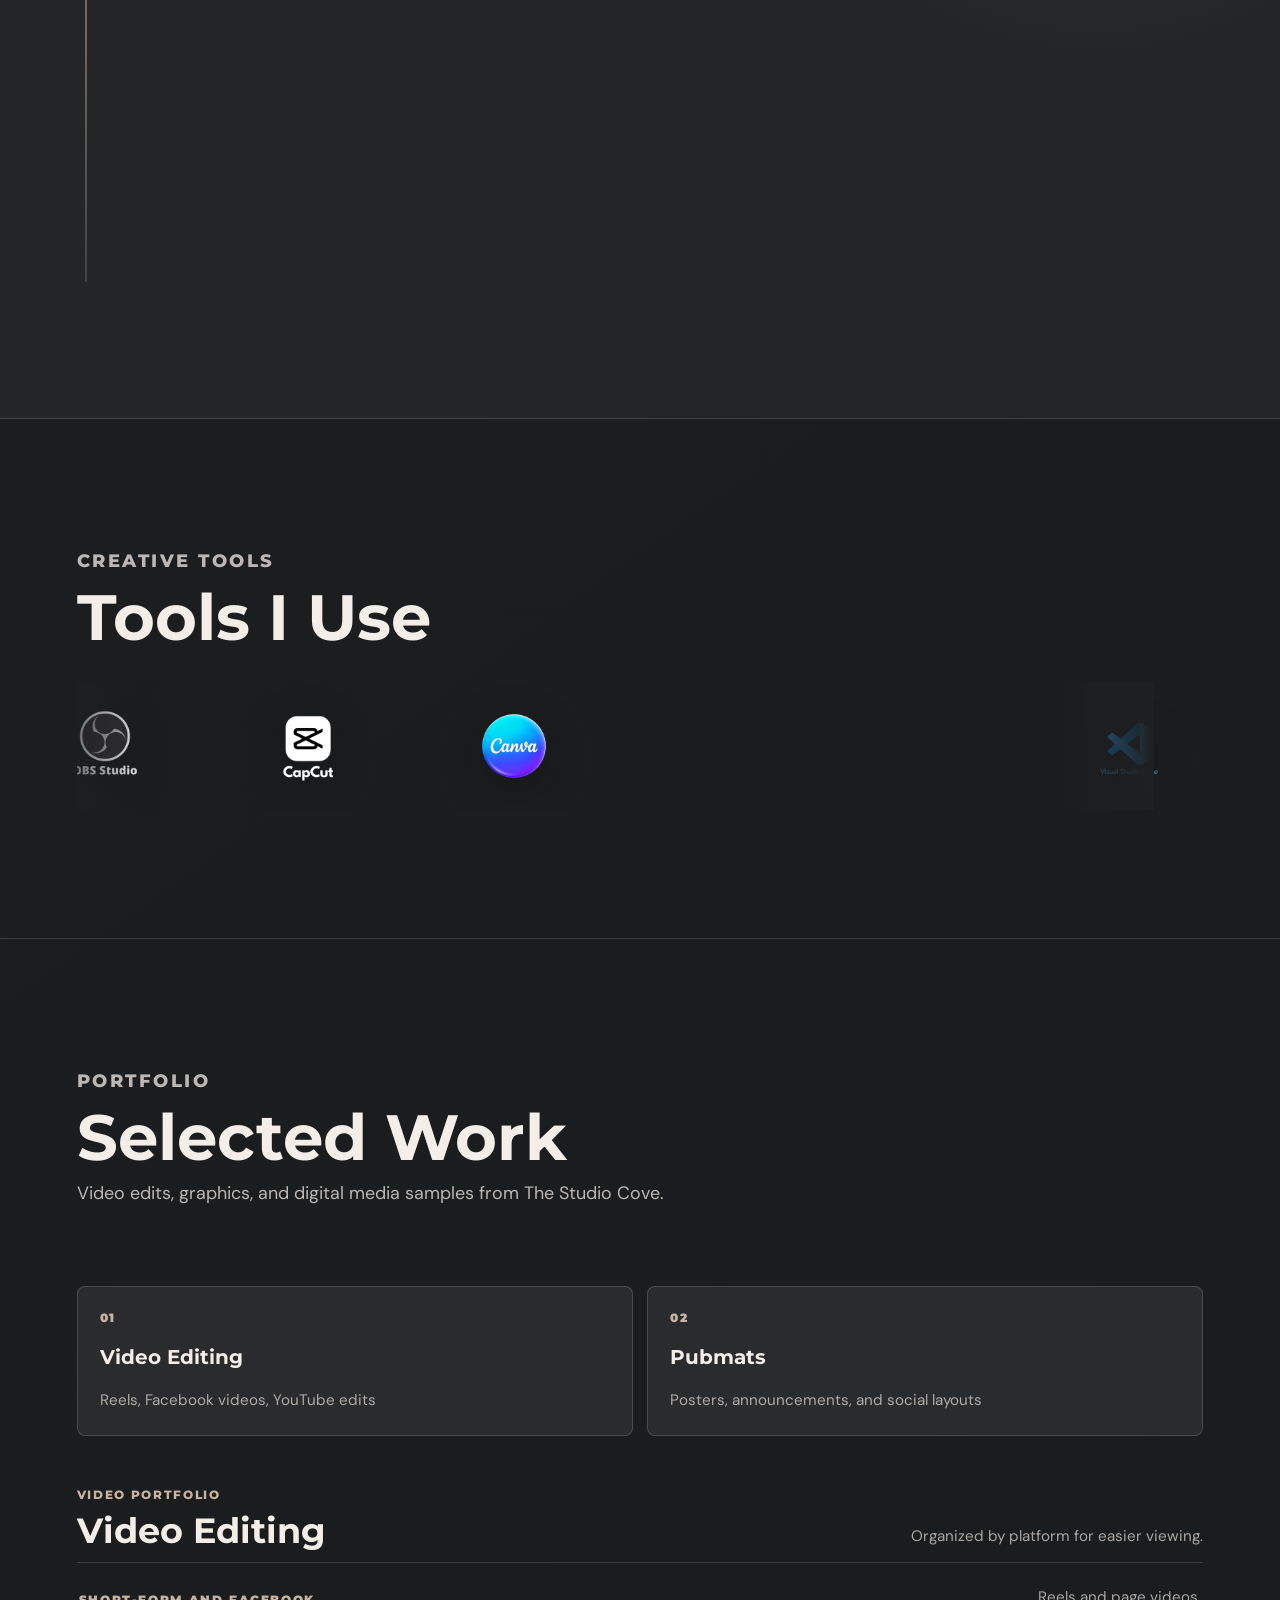
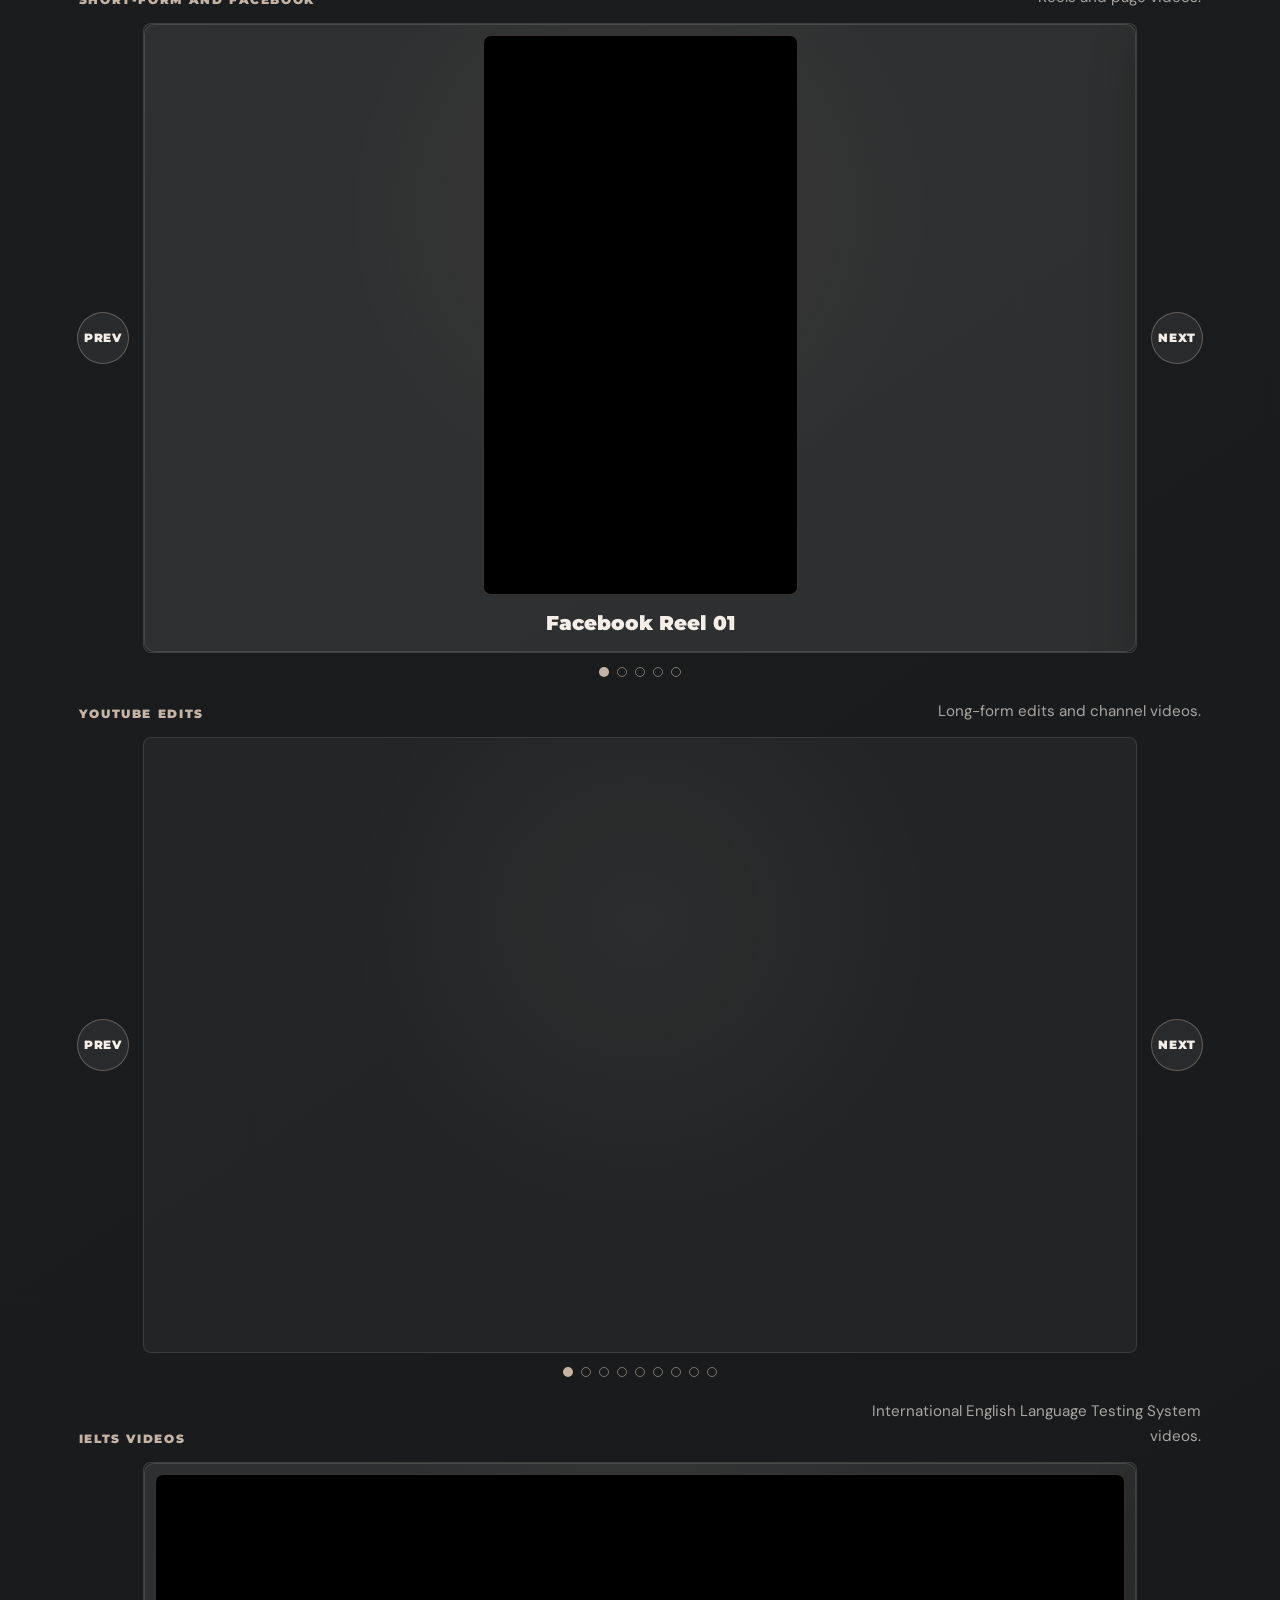
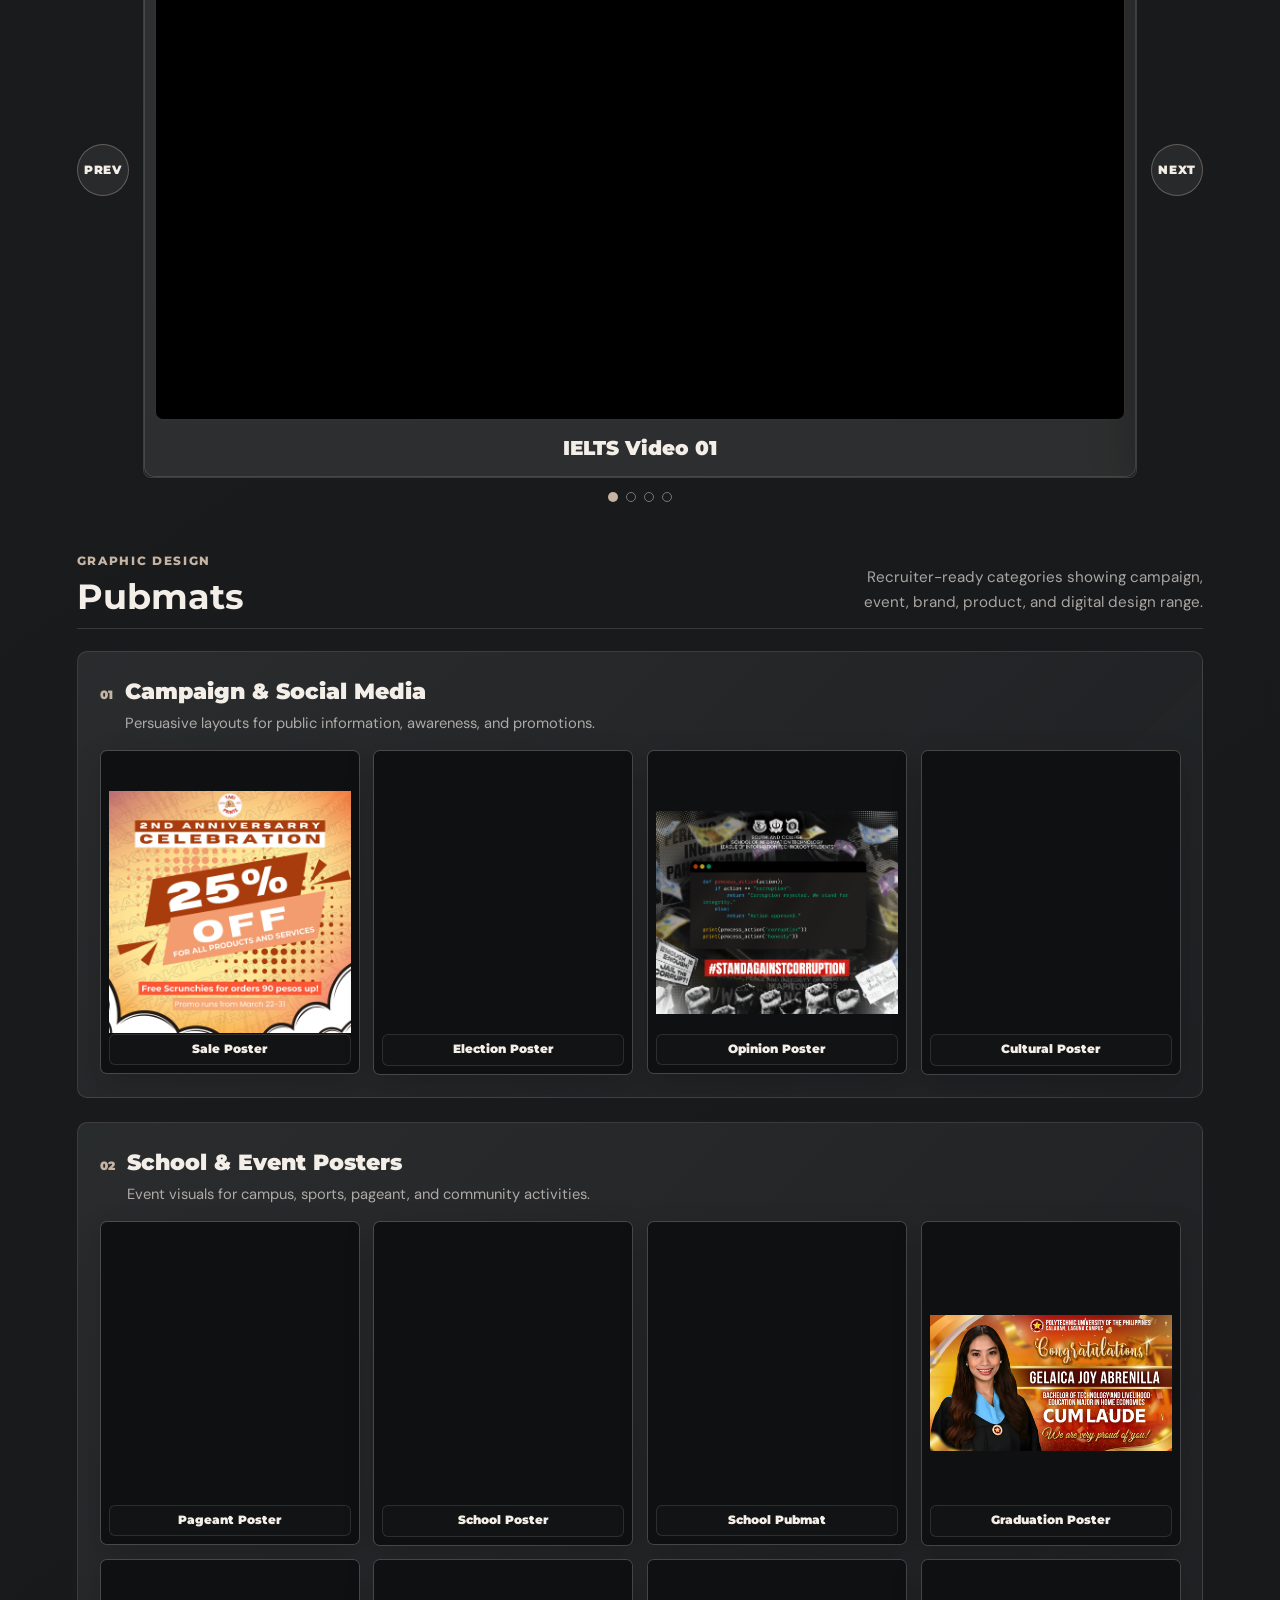
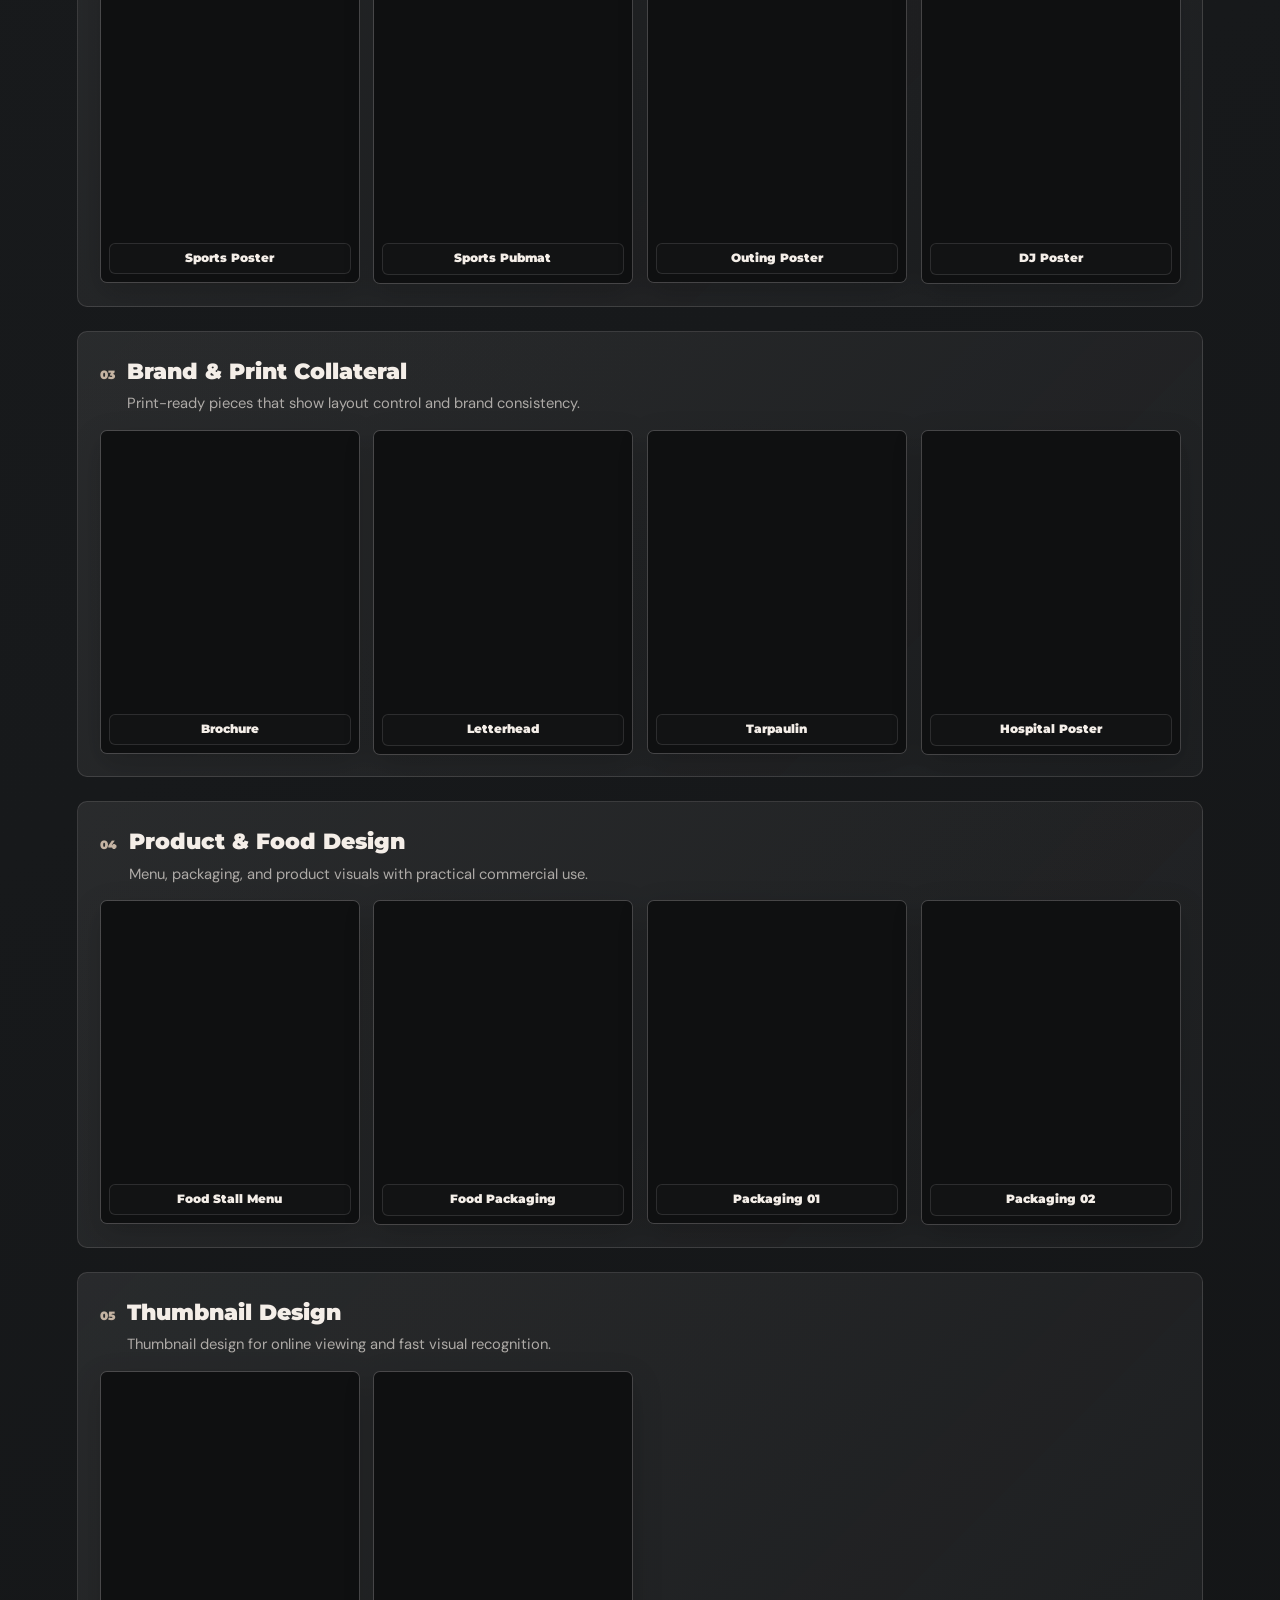
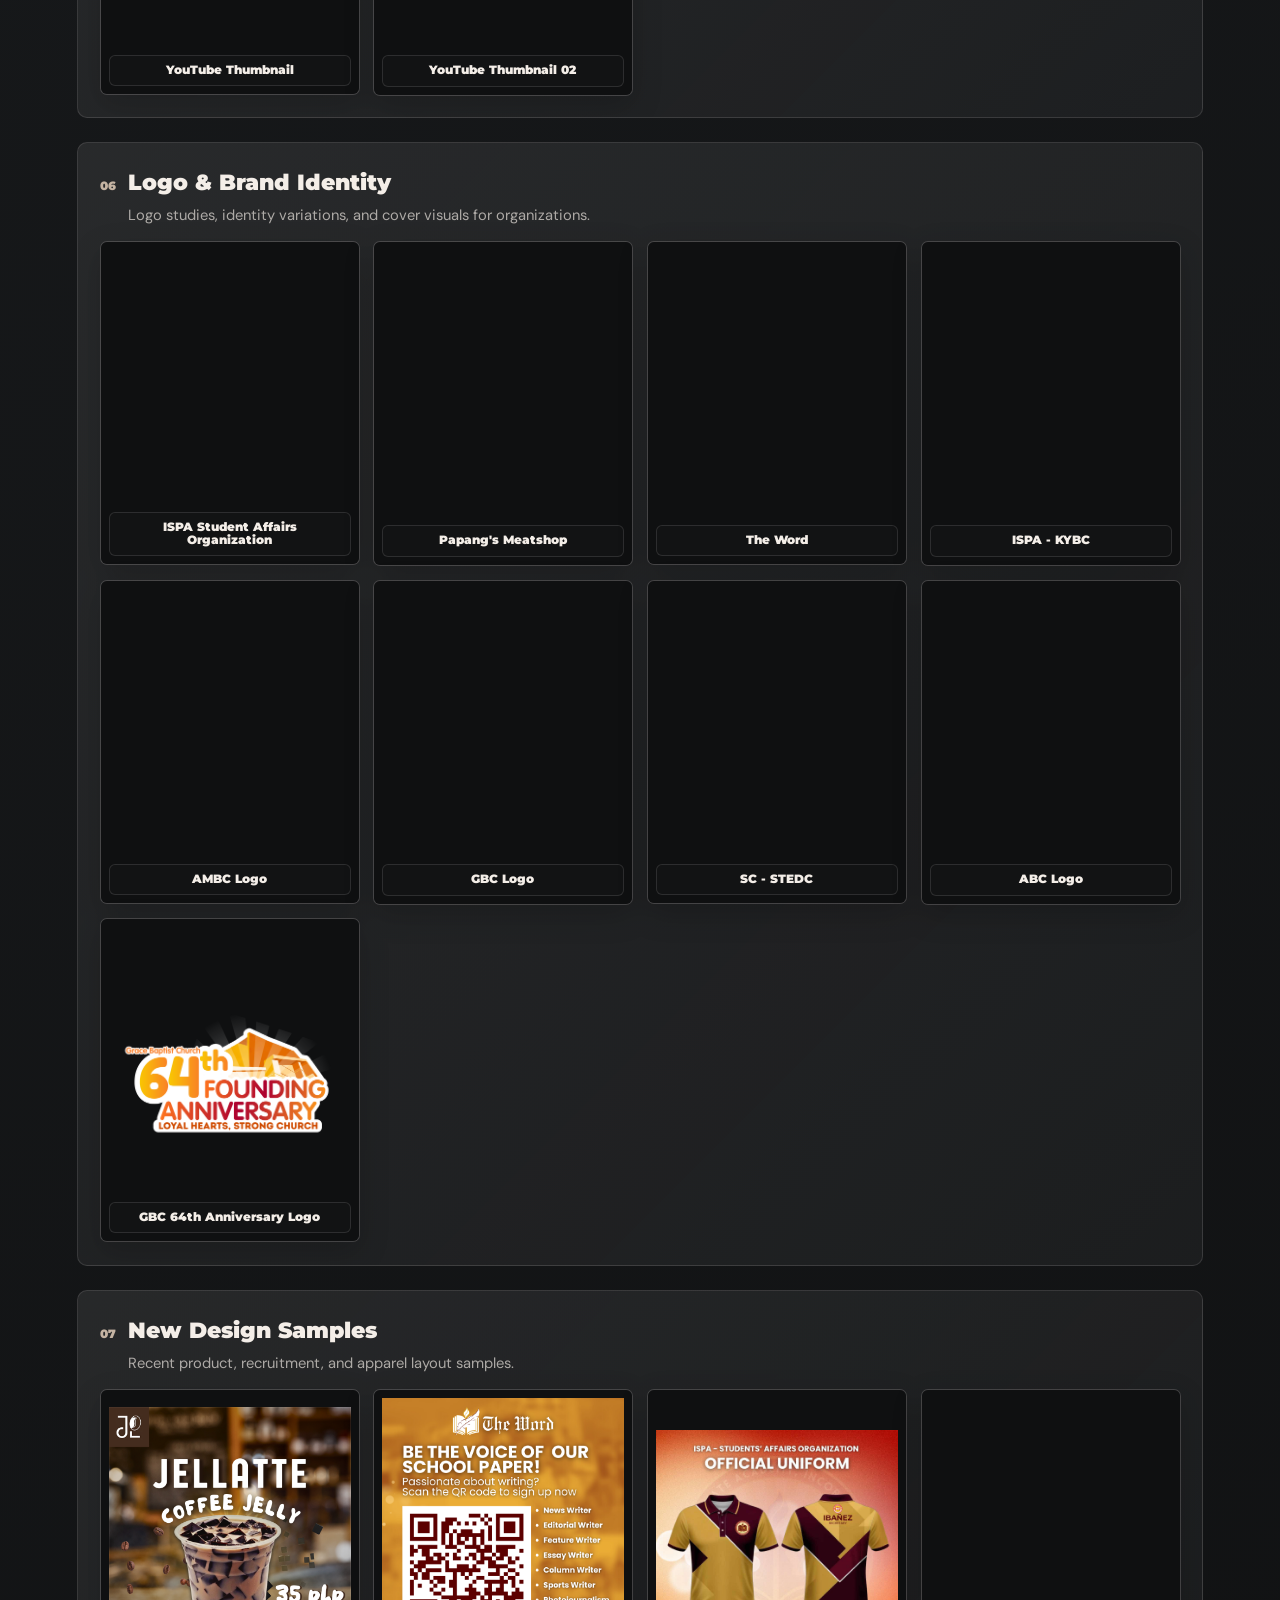
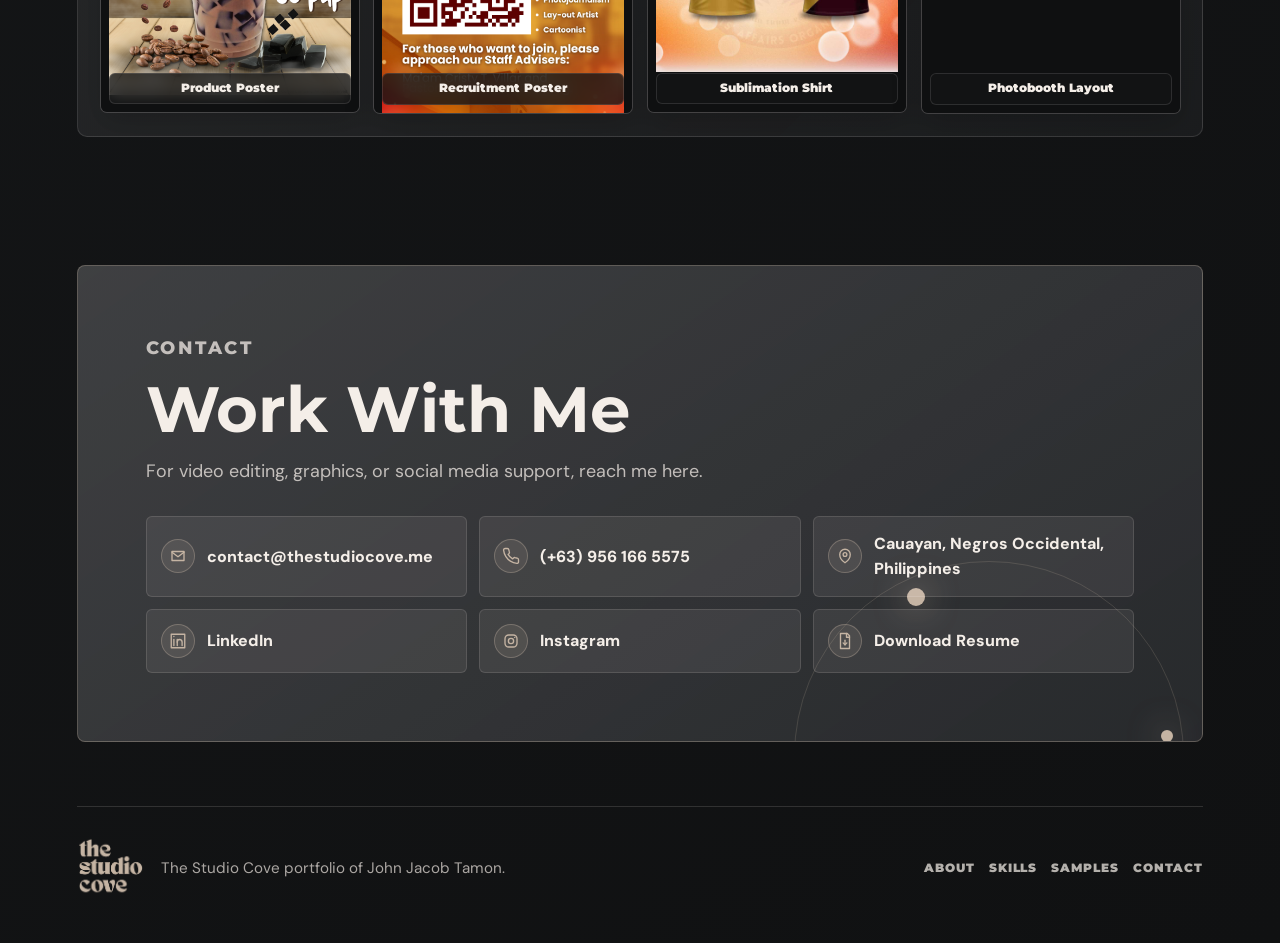
==== commit 1e77e896: "Add John Jacob Tamon to portfolio image filenames" ====
--- a/index.html
+++ b/index.html
@@ -12,15 +12,15 @@
     <meta property="og:url" content="https://www.thestudiocove.me/">
     <meta property="og:title" content="John Jacob Tamon | The Studio Cove">
     <meta property="og:description" content="Portfolio of John Jacob Tamon, founder of The Studio Cove. Graphics designer, video editor, social media manager, and IT student.">
-    <meta property="og:image" content="https://www.thestudiocove.me/STUDIO%20COVE%20THUMBNAI.jpg">
+    <meta property="og:image" content="https://www.thestudiocove.me/the-studio-cove-portfolio-john-jacob-tamon.jpg">
     <meta property="og:image:width" content="474">
     <meta property="og:image:height" content="266">
     <meta property="og:image:alt" content="The Studio Cove portfolio thumbnail">
     <meta name="twitter:card" content="summary_large_image">
     <meta name="twitter:title" content="John Jacob Tamon | The Studio Cove">
     <meta name="twitter:description" content="Portfolio of John Jacob Tamon, founder of The Studio Cove. Graphics designer, video editor, social media manager, and IT student.">
-    <meta name="twitter:image" content="https://www.thestudiocove.me/STUDIO%20COVE%20THUMBNAI.jpg">
-    <link rel="image_src" href="https://www.thestudiocove.me/STUDIO%20COVE%20THUMBNAI.jpg">
+    <meta name="twitter:image" content="https://www.thestudiocove.me/the-studio-cove-portfolio-john-jacob-tamon.jpg">
+    <link rel="image_src" href="https://www.thestudiocove.me/the-studio-cove-portfolio-john-jacob-tamon.jpg">
     <link rel="icon" href="favicon.ico" sizes="any">
     <link rel="icon" type="image/png" href="favicon.png">
     <link rel="preconnect" href="https://fonts.googleapis.com">
@@ -38,7 +38,7 @@
             "@type": "Person",
             "name": "John Jacob Tamon",
             "url": "https://www.thestudiocove.me/",
-            "image": "https://www.thestudiocove.me/profile.jpg",
+            "image": "https://www.thestudiocove.me/portrait-john-jacob-tamon.jpg",
             "email": "mailto:contact@thestudiocove.me",
             "telephone": "+63-956-166-5575",
             "jobTitle": [
@@ -50,7 +50,7 @@
                 "@type": "Organization",
                 "name": "The Studio Cove",
                 "url": "https://www.thestudiocove.me/",
-                "logo": "https://www.thestudiocove.me/studio-cove-logo.png"
+                "logo": "https://www.thestudiocove.me/the-studio-cove-logo-john-jacob-tamon.png"
             },
             "address": {
                 "@type": "PostalAddress",
@@ -67,7 +67,7 @@
     <a class="skip-link" href="#top">Skip to content</a>
     <nav class="navbar" aria-label="Main navigation">
         <a class="brand" href="#top" aria-label="The Studio Cove home">
-            <img class="brand-logo" src="studio-cove-logo.png" alt="The Studio Cove logo">
+            <img class="brand-logo" src="the-studio-cove-logo-john-jacob-tamon.png" alt="The Studio Cove logo by John Jacob Tamon">
         </a>
 
         <button class="nav-toggle" type="button" aria-label="Open navigation menu" aria-expanded="false" aria-controls="nav-links">
@@ -112,10 +112,10 @@
             <div class="photo-stage" aria-label="John Jacob Tamon photo placeholder">
                 <div class="photo-frame">
                     <div class="photo-placeholder">
-                        <img src="profile.jpg" alt="Portrait of John Jacob Tamon">
+                        <img src="portrait-john-jacob-tamon.jpg" alt="Portrait of John Jacob Tamon">
                     </div>
                     <div class="photo-caption">
-                        <img class="caption-logo" src="studio-cove-logo.png" alt="The Studio Cove logo">
+                        <img class="caption-logo" src="the-studio-cove-logo-john-jacob-tamon.png" alt="The Studio Cove logo by John Jacob Tamon">
                     </div>
                 </div>
             </div>
@@ -443,19 +443,19 @@
                         </div>
                         <div class="pubmat-grid">
                             <button class="pubmat-card image-preview" type="button" data-preview-title="Sale Poster">
-                                <img loading="lazy" decoding="async" src="PUBMATS%20SAMPLE/Sale%20Poster.jpg" alt="Sale Poster design">
+                                <img loading="lazy" decoding="async" src="PUBMATS%20SAMPLE/sale-poster-john-jacob-tamon.jpg" alt="Sale poster design by John Jacob Tamon">
                                 <span>Sale Poster</span>
                             </button>
                             <button class="pubmat-card image-preview" type="button" data-preview-title="Election Poster">
-                                <img loading="lazy" decoding="async" src="PUBMATS%20SAMPLE/Election%20Poster.jpg" alt="Election Poster design">
+                                <img loading="lazy" decoding="async" src="PUBMATS%20SAMPLE/election-poster-john-jacob-tamon.jpg" alt="Election poster design by John Jacob Tamon">
                                 <span>Election Poster</span>
                             </button>
                             <button class="pubmat-card image-preview" type="button" data-preview-title="Opinion Poster">
-                                <img loading="lazy" decoding="async" src="PUBMATS%20SAMPLE/Opinion%20Poster.png" alt="Opinion Poster design">
+                                <img loading="lazy" decoding="async" src="PUBMATS%20SAMPLE/opinion-poster-john-jacob-tamon.png" alt="Opinion poster design by John Jacob Tamon">
                                 <span>Opinion Poster</span>
                             </button>
                             <button class="pubmat-card image-preview" type="button" data-preview-title="Cultural Poster">
-                                <img loading="lazy" decoding="async" src="PUBMATS%20SAMPLE/Cultural%20Poser.png" alt="Cultural Poster design">
+                                <img loading="lazy" decoding="async" src="PUBMATS%20SAMPLE/cultural-poster-john-jacob-tamon.png" alt="Cultural poster design by John Jacob Tamon">
                                 <span>Cultural Poster</span>
                             </button>
                         </div>
@@ -469,35 +469,35 @@
                         </div>
                         <div class="pubmat-grid">
                             <button class="pubmat-card image-preview" type="button" data-preview-title="Pageant Poster">
-                                <img loading="lazy" decoding="async" src="PUBMATS%20SAMPLE/Pageant%20Poster.png" alt="Pageant Poster design">
+                                <img loading="lazy" decoding="async" src="PUBMATS%20SAMPLE/pageant-poster-john-jacob-tamon.png" alt="Pageant poster design by John Jacob Tamon">
                                 <span>Pageant Poster</span>
                             </button>
                             <button class="pubmat-card image-preview" type="button" data-preview-title="School Poster">
-                                <img loading="lazy" decoding="async" src="PUBMATS%20SAMPLE/School%20Poster.png" alt="School Poster design">
+                                <img loading="lazy" decoding="async" src="PUBMATS%20SAMPLE/school-poster-john-jacob-tamon.png" alt="School poster design by John Jacob Tamon">
                                 <span>School Poster</span>
                             </button>
                             <button class="pubmat-card image-preview" type="button" data-preview-title="School Pubmat">
-                                <img loading="lazy" decoding="async" src="PUBMATS%20SAMPLE/School%20Pubmat.png" alt="School Pubmat design">
+                                <img loading="lazy" decoding="async" src="PUBMATS%20SAMPLE/school-pubmat-john-jacob-tamon.png" alt="School publication material by John Jacob Tamon">
                                 <span>School Pubmat</span>
                             </button>
                             <button class="pubmat-card image-preview" type="button" data-preview-title="Graduation Poster">
-                                <img loading="lazy" decoding="async" src="PUBMATS%20SAMPLE/Graduation%20Poster.png" alt="Graduation Poster design">
+                                <img loading="lazy" decoding="async" src="PUBMATS%20SAMPLE/graduation-poster-john-jacob-tamon.png" alt="Graduation poster design by John Jacob Tamon">
                                 <span>Graduation Poster</span>
                             </button>
                             <button class="pubmat-card image-preview" type="button" data-preview-title="Sports Poster">
-                                <img loading="lazy" decoding="async" src="PUBMATS%20SAMPLE/Sports%20Poster.jpg" alt="Sports Poster design">
+                                <img loading="lazy" decoding="async" src="PUBMATS%20SAMPLE/sports-poster-john-jacob-tamon.jpg" alt="Sports poster design by John Jacob Tamon">
                                 <span>Sports Poster</span>
                             </button>
                             <button class="pubmat-card image-preview" type="button" data-preview-title="Sports Pubmat">
-                                <img loading="lazy" decoding="async" src="PUBMATS%20SAMPLE/Sports.jpg" alt="Sports Pubmat design">
+                                <img loading="lazy" decoding="async" src="PUBMATS%20SAMPLE/sports-pubmat-john-jacob-tamon.jpg" alt="Sports publication material by John Jacob Tamon">
                                 <span>Sports Pubmat</span>
                             </button>
                             <button class="pubmat-card image-preview" type="button" data-preview-title="Outing Poster">
-                                <img loading="lazy" decoding="async" src="PUBMATS%20SAMPLE/Outing%20Poster.jpg" alt="Outing Poster design">
+                                <img loading="lazy" decoding="async" src="PUBMATS%20SAMPLE/outing-poster-john-jacob-tamon.jpg" alt="Outing poster design by John Jacob Tamon">
                                 <span>Outing Poster</span>
                             </button>
                             <button class="pubmat-card image-preview" type="button" data-preview-title="DJ Poster">
-                                <img loading="lazy" decoding="async" src="PUBMATS%20SAMPLE/DJ%20Poster.png" alt="DJ Poster design">
+                                <img loading="lazy" decoding="async" src="PUBMATS%20SAMPLE/dj-poster-john-jacob-tamon.png" alt="DJ poster design by John Jacob Tamon">
                                 <span>DJ Poster</span>
                             </button>
                         </div>
@@ -511,19 +511,19 @@
                         </div>
                         <div class="pubmat-grid">
                             <button class="pubmat-card image-preview" type="button" data-preview-title="Brochure">
-                                <img loading="lazy" decoding="async" src="PUBMATS%20SAMPLE/Brochure.png" alt="Brochure design">
+                                <img loading="lazy" decoding="async" src="PUBMATS%20SAMPLE/brochure-design-john-jacob-tamon.png" alt="Brochure design by John Jacob Tamon">
                                 <span>Brochure</span>
                             </button>
                             <button class="pubmat-card image-preview" type="button" data-preview-title="Letterhead">
-                                <img loading="lazy" decoding="async" src="PUBMATS%20SAMPLE/Letterhead.png" alt="Letterhead design">
+                                <img loading="lazy" decoding="async" src="PUBMATS%20SAMPLE/letterhead-design-john-jacob-tamon.png" alt="Letterhead design by John Jacob Tamon">
                                 <span>Letterhead</span>
                             </button>
                             <button class="pubmat-card image-preview" type="button" data-preview-title="Tarpaulin">
-                                <img loading="lazy" decoding="async" src="PUBMATS%20SAMPLE/Tarpaulin.png" alt="Tarpaulin design">
+                                <img loading="lazy" decoding="async" src="PUBMATS%20SAMPLE/tarpaulin-design-john-jacob-tamon.png" alt="Tarpaulin design by John Jacob Tamon">
                                 <span>Tarpaulin</span>
                             </button>
                             <button class="pubmat-card image-preview" type="button" data-preview-title="Hospital Poster">
-                                <img loading="lazy" decoding="async" src="PUBMATS%20SAMPLE/Hospital%20POster.jpg" alt="Hospital Poster design">
+                                <img loading="lazy" decoding="async" src="PUBMATS%20SAMPLE/hospital-poster-john-jacob-tamon.jpg" alt="Hospital poster design by John Jacob Tamon">
                                 <span>Hospital Poster</span>
                             </button>
                         </div>
@@ -537,19 +537,19 @@
                         </div>
                         <div class="pubmat-grid">
                             <button class="pubmat-card image-preview" type="button" data-preview-title="Food Stall Menu">
-                                <img loading="lazy" decoding="async" src="PUBMATS%20SAMPLE/Food%20Stall%20Menu.png" alt="Food Stall Menu design">
+                                <img loading="lazy" decoding="async" src="PUBMATS%20SAMPLE/food-stall-menu-john-jacob-tamon.png" alt="Food stall menu design by John Jacob Tamon">
                                 <span>Food Stall Menu</span>
                             </button>
                             <button class="pubmat-card image-preview" type="button" data-preview-title="Food Packaging">
-                                <img loading="lazy" decoding="async" src="PUBMATS%20SAMPLE/Food%20Packaging.png" alt="Food Packaging design">
+                                <img loading="lazy" decoding="async" src="PUBMATS%20SAMPLE/food-packaging-john-jacob-tamon.png" alt="Food packaging design by John Jacob Tamon">
                                 <span>Food Packaging</span>
                             </button>
                             <button class="pubmat-card image-preview" type="button" data-preview-title="Packaging Design 01">
-                                <img loading="lazy" decoding="async" src="PUBMATS%20SAMPLE/Packaging.jpg" alt="Packaging design">
+                                <img loading="lazy" decoding="async" src="PUBMATS%20SAMPLE/packaging-design-john-jacob-tamon.jpg" alt="Packaging design by John Jacob Tamon">
                                 <span>Packaging 01</span>
                             </button>
                             <button class="pubmat-card image-preview" type="button" data-preview-title="Packaging Design 02">
-                                <img loading="lazy" decoding="async" src="PUBMATS%20SAMPLE/Packaging%20(1).jpg" alt="Packaging variation design">
+                                <img loading="lazy" decoding="async" src="PUBMATS%20SAMPLE/packaging-variation-john-jacob-tamon.jpg" alt="Packaging variation by John Jacob Tamon">
                                 <span>Packaging 02</span>
                             </button>
                         </div>
@@ -563,11 +563,11 @@
                         </div>
                         <div class="pubmat-grid">
                             <button class="pubmat-card image-preview" type="button" data-preview-title="YouTube Thumbnail">
-                                <img loading="lazy" decoding="async" src="PUBMATS%20SAMPLE/Youtube%20Thumbnail.jpg" alt="YouTube Thumbnail design">
+                                <img loading="lazy" decoding="async" src="PUBMATS%20SAMPLE/youtube-thumbnail-john-jacob-tamon.jpg" alt="YouTube thumbnail design by John Jacob Tamon">
                                 <span>YouTube Thumbnail</span>
                             </button>
                             <button class="pubmat-card image-preview" type="button" data-preview-title="YouTube Thumbnail 02">
-                                <img loading="lazy" decoding="async" src="PUBMATS%20SAMPLE/Youtube%20Thumbnail.png" alt="YouTube Thumbnail variation design">
+                                <img loading="lazy" decoding="async" src="PUBMATS%20SAMPLE/youtube-thumbnail-variation-john-jacob-tamon.png" alt="YouTube thumbnail variation by John Jacob Tamon">
                                 <span>YouTube Thumbnail 02</span>
                             </button>
                         </div>
@@ -581,39 +581,39 @@
                         </div>
                         <div class="pubmat-grid">
                             <button class="pubmat-card image-preview" type="button" data-preview-title="ISPA Student Affairs Organization">
-                                <img loading="lazy" decoding="async" src="PUBMATS%20SAMPLE/logos/SHS%20SAO%20LOGO%20FINAL.png" alt="ISPA Student Affairs Organization logo design">
+                                <img loading="lazy" decoding="async" src="PUBMATS%20SAMPLE/logos/ispa-sao-logo-john-jacob-tamon.png" alt="ISPA Student Affairs Organization logo by John Jacob Tamon">
                                 <span>ISPA Student Affairs Organization</span>
                             </button>
                             <button class="pubmat-card image-preview" type="button" data-preview-title="Papang's Meatshop">
-                                <img loading="lazy" decoding="async" src="PUBMATS%20SAMPLE/logos/SHS%20SAO%20LOGO%20FINAL%20(1).png" alt="Papang's Meatshop logo design">
+                                <img loading="lazy" decoding="async" src="PUBMATS%20SAMPLE/logos/papangs-meatshop-logo-john-jacob-tamon.png" alt="Papang's Meatshop logo by John Jacob Tamon">
                                 <span>Papang's Meatshop</span>
                             </button>
                             <button class="pubmat-card image-preview" type="button" data-preview-title="The Word">
-                                <img loading="lazy" decoding="async" src="PUBMATS%20SAMPLE/logos/SHS%20SAO%20LOGO%20FINAL%20(2).png" alt="The Word logo design">
+                                <img loading="lazy" decoding="async" src="PUBMATS%20SAMPLE/logos/the-word-logo-john-jacob-tamon.png" alt="The Word logo by John Jacob Tamon">
                                 <span>The Word</span>
                             </button>
                             <button class="pubmat-card image-preview" type="button" data-preview-title="ISPA - KYBC">
-                                <img loading="lazy" decoding="async" src="PUBMATS%20SAMPLE/logos/SHS%20SAO%20LOGO%20FINAL%20(3).png" alt="ISPA - KYBC logo design">
+                                <img loading="lazy" decoding="async" src="PUBMATS%20SAMPLE/logos/ispa-kybc-logo-john-jacob-tamon.png" alt="ISPA KYBC logo by John Jacob Tamon">
                                 <span>ISPA - KYBC</span>
                             </button>
                             <button class="pubmat-card image-preview" type="button" data-preview-title="AMBC Logo">
-                                <img loading="lazy" decoding="async" src="PUBMATS%20SAMPLE/logos/SHS%20SAO%20LOGO%20FINAL%20(4).png" alt="AMBC logo design">
+                                <img loading="lazy" decoding="async" src="PUBMATS%20SAMPLE/logos/ambc-logo-john-jacob-tamon.png" alt="AMBC logo by John Jacob Tamon">
                                 <span>AMBC Logo</span>
                             </button>
                             <button class="pubmat-card image-preview" type="button" data-preview-title="GBC Logo">
-                                <img loading="lazy" decoding="async" src="PUBMATS%20SAMPLE/logos/SHS%20SAO%20LOGO%20FINAL%20(5).png" alt="GBC logo design">
+                                <img loading="lazy" decoding="async" src="PUBMATS%20SAMPLE/logos/gbc-logo-john-jacob-tamon.png" alt="GBC logo by John Jacob Tamon">
                                 <span>GBC Logo</span>
                             </button>
                             <button class="pubmat-card image-preview" type="button" data-preview-title="SC - STEDC">
-                                <img loading="lazy" decoding="async" src="PUBMATS%20SAMPLE/logos/7.%20SC-STEDC.jpg" alt="SC - STEDC logo design">
+                                <img loading="lazy" decoding="async" src="PUBMATS%20SAMPLE/logos/sc-stedc-logo-john-jacob-tamon.jpg" alt="SC STEDC logo by John Jacob Tamon">
                                 <span>SC - STEDC</span>
                             </button>
                             <button class="pubmat-card image-preview" type="button" data-preview-title="ABC Logo">
-                                <img loading="lazy" decoding="async" src="PUBMATS%20SAMPLE/logos/Copy%20of%20SHS%20SAO%20LOGO%20FINAL.png" alt="ABC logo design">
+                                <img loading="lazy" decoding="async" src="PUBMATS%20SAMPLE/logos/abc-logo-john-jacob-tamon.png" alt="ABC logo by John Jacob Tamon">
                                 <span>ABC Logo</span>
                             </button>
                             <button class="pubmat-card image-preview" type="button" data-preview-title="GBC 64th Anniversary Logo">
-                                <img loading="lazy" decoding="async" src="PUBMATS%20SAMPLE/logos/GBC%20Cover%20Photo%20(16%20x%209%20in).png" alt="GBC 64th Anniversary logo design">
+                                <img loading="lazy" decoding="async" src="PUBMATS%20SAMPLE/logos/gbc-anniversary-logo-john-jacob-tamon.png" alt="GBC anniversary logo by John Jacob Tamon">
                                 <span>GBC 64th Anniversary Logo</span>
                             </button>
                         </div>
@@ -627,19 +627,19 @@
                         </div>
                         <div class="pubmat-grid pubmat-grid-compact">
                             <button class="pubmat-card image-preview" type="button" data-preview-title="Product Poster">
-                                <img loading="lazy" decoding="async" src="PUBMATS%20SAMPLE/new/Product%20Poster.png" alt="Product Poster design">
+                                <img loading="lazy" decoding="async" src="PUBMATS%20SAMPLE/new/product-poster-john-jacob-tamon.png" alt="Product poster design by John Jacob Tamon">
                                 <span>Product Poster</span>
                             </button>
                             <button class="pubmat-card image-preview" type="button" data-preview-title="Recruitment Poster">
-                                <img loading="lazy" decoding="async" src="PUBMATS%20SAMPLE/new/Recruitment%20Poster.png" alt="Recruitment Poster design">
+                                <img loading="lazy" decoding="async" src="PUBMATS%20SAMPLE/new/recruitment-poster-john-jacob-tamon.png" alt="Recruitment poster design by John Jacob Tamon">
                                 <span>Recruitment Poster</span>
                             </button>
                             <button class="pubmat-card image-preview" type="button" data-preview-title="Sublimation Shirt">
-                                <img loading="lazy" decoding="async" src="PUBMATS%20SAMPLE/new/Sublimation%20Shirt.jpg" alt="Sublimation Shirt design">
+                                <img loading="lazy" decoding="async" src="PUBMATS%20SAMPLE/new/sublimation-shirt-john-jacob-tamon.jpg" alt="Sublimation shirt design by John Jacob Tamon">
                                 <span>Sublimation Shirt</span>
                             </button>
                             <button class="pubmat-card image-preview" type="button" data-preview-title="Photobooth Layout">
-                                <img loading="lazy" decoding="async" src="PUBMATS%20SAMPLE/Photobooth%20Layout.jpg" alt="Photobooth Layout design">
+                                <img loading="lazy" decoding="async" src="PUBMATS%20SAMPLE/photobooth-layout-john-jacob-tamon.jpg" alt="Photobooth layout by John Jacob Tamon">
                                 <span>Photobooth Layout</span>
                             </button>
                         </div>
@@ -701,7 +701,7 @@
 
     <footer class="site-footer">
         <a class="footer-brand" href="#top" aria-label="The Studio Cove home">
-            <img src="studio-cove-logo.png" alt="The Studio Cove logo">
+            <img src="the-studio-cove-logo-john-jacob-tamon.png" alt="The Studio Cove logo by John Jacob Tamon">
         </a>
         <p>The Studio Cove portfolio of John Jacob Tamon.</p>
         <div class="footer-links" aria-label="Footer navigation">
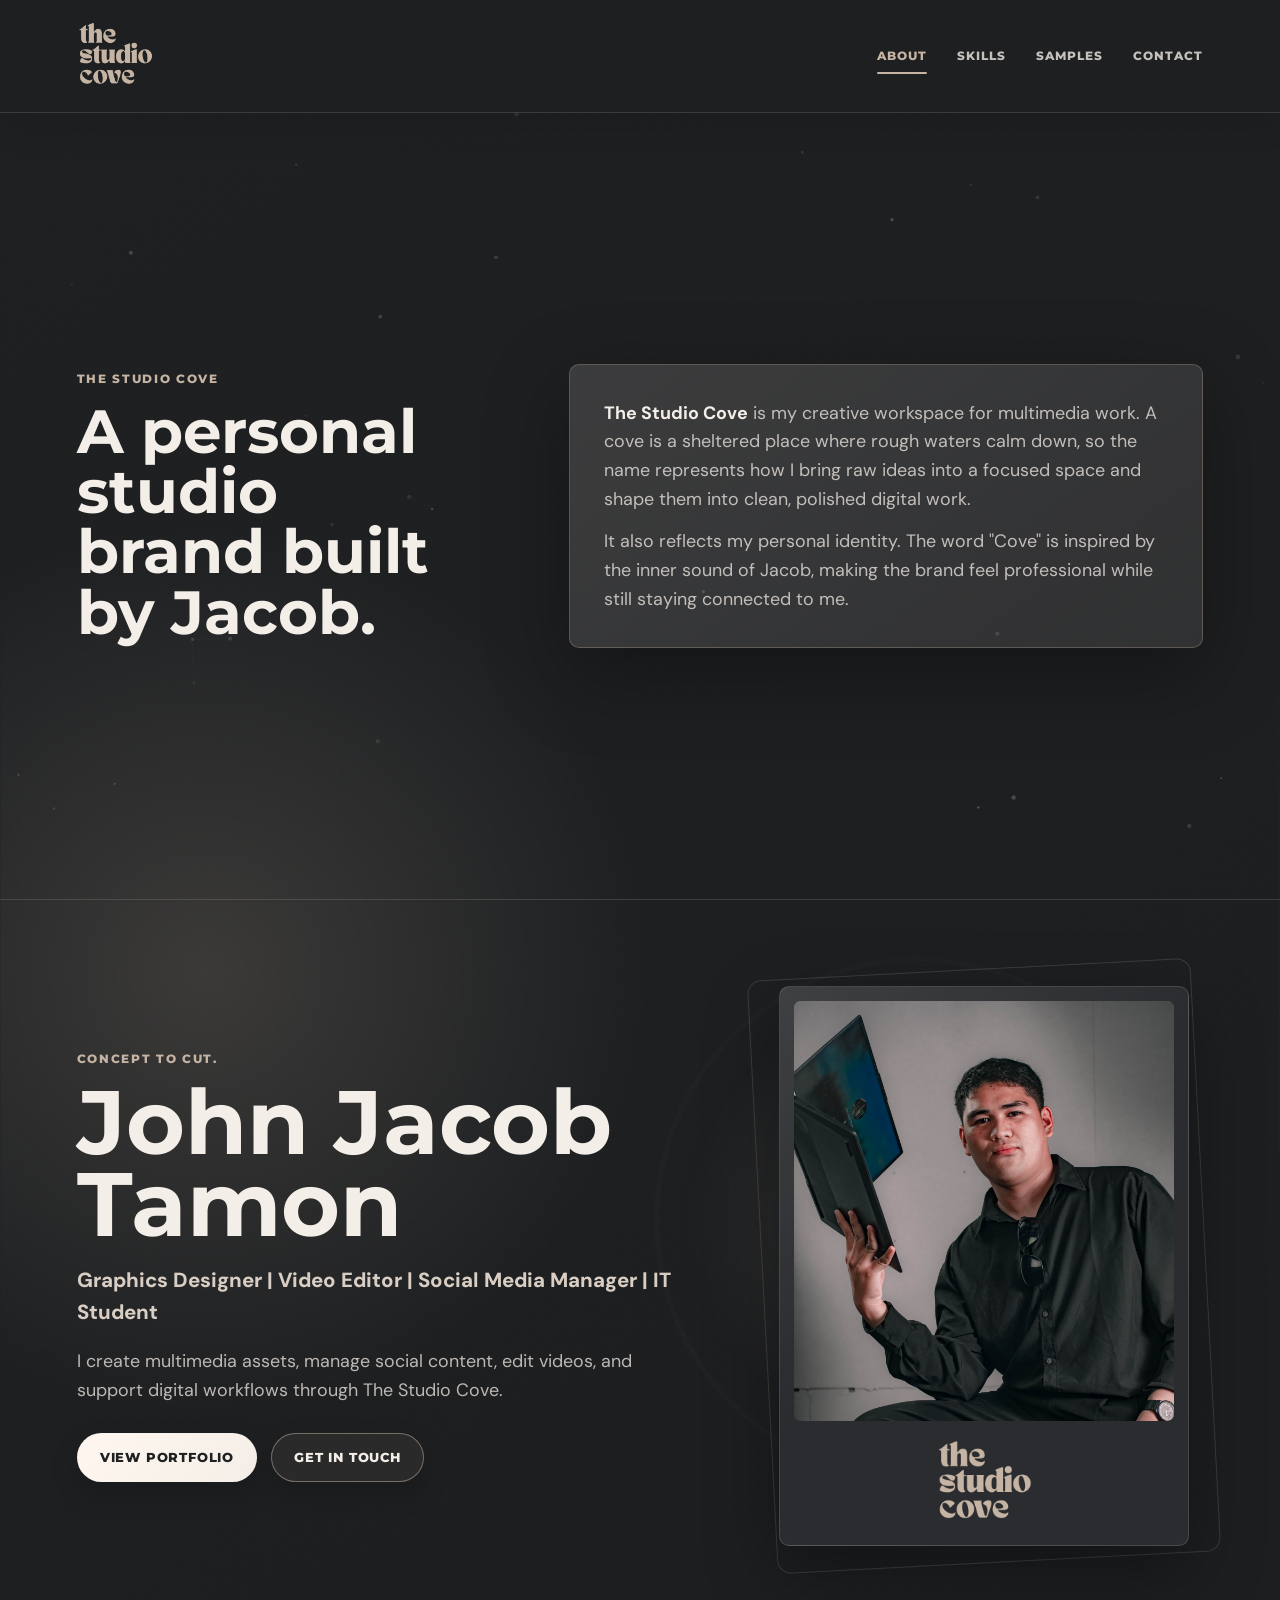
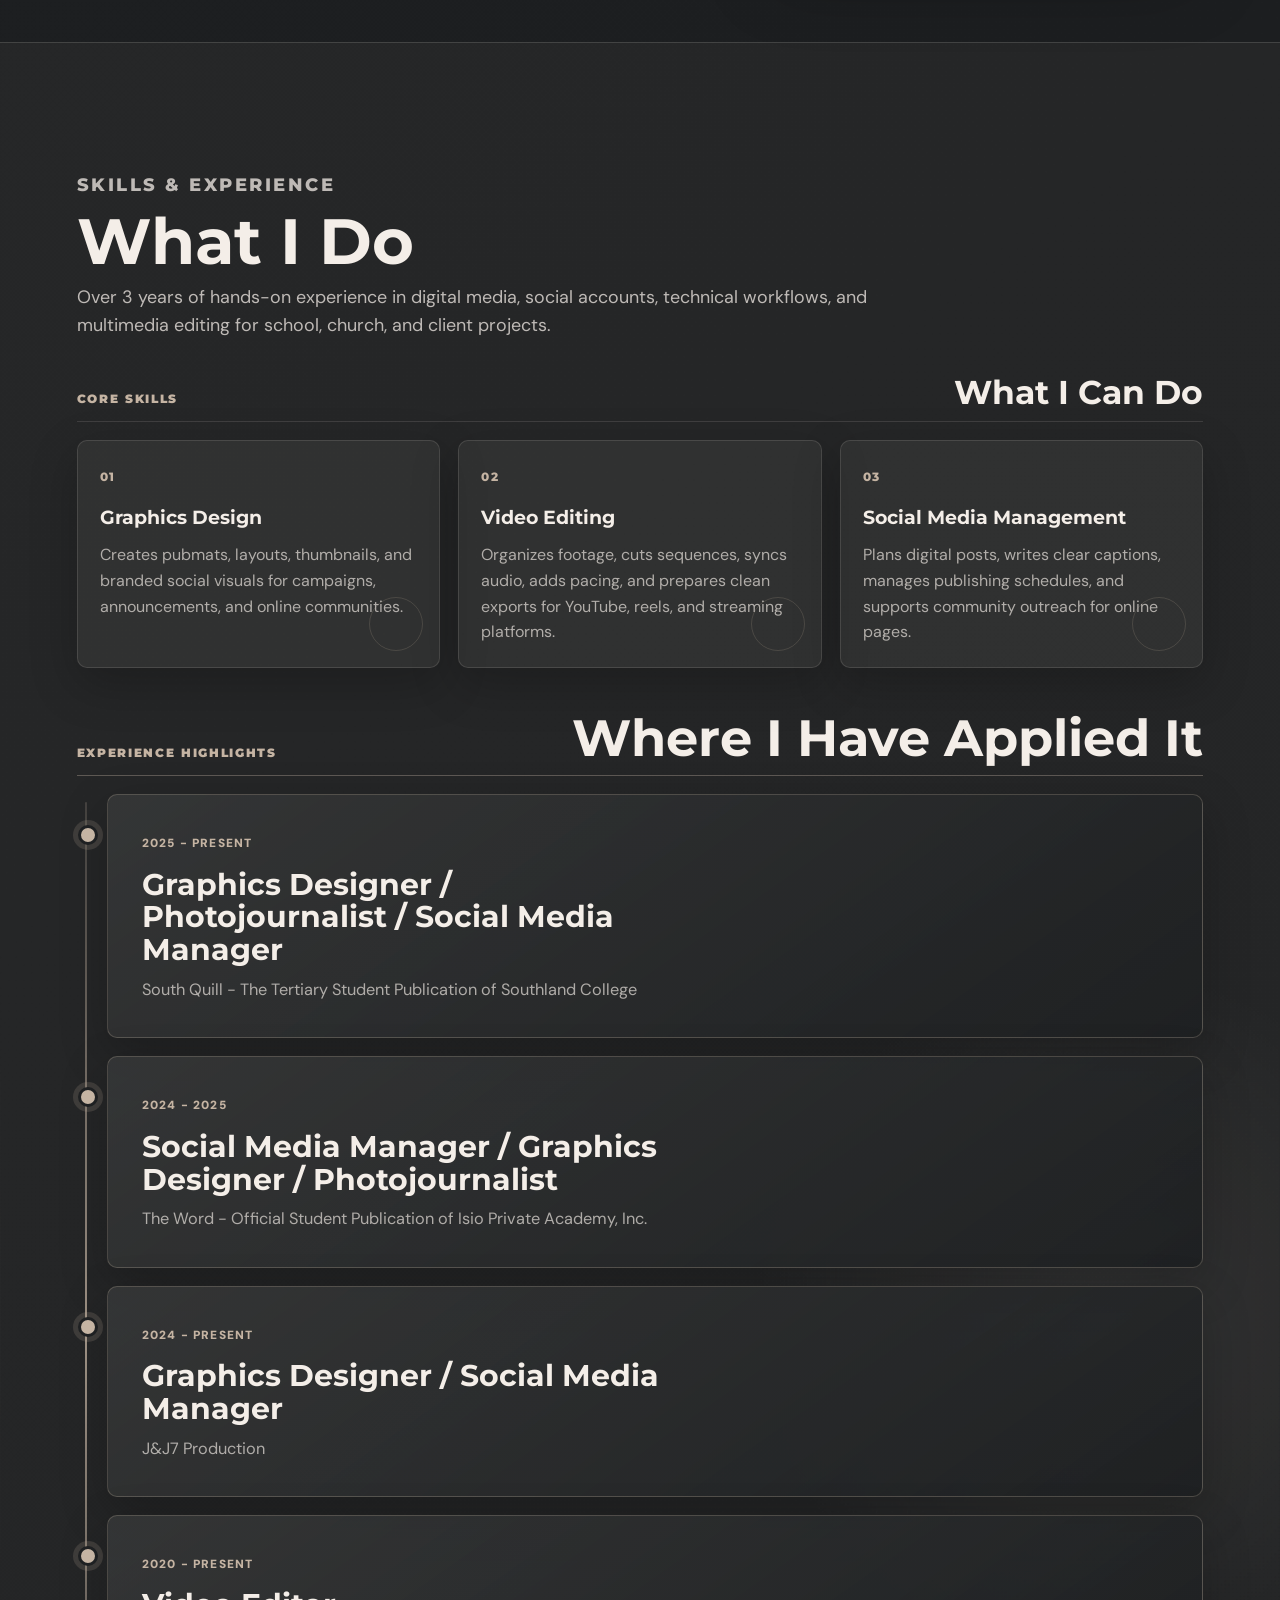
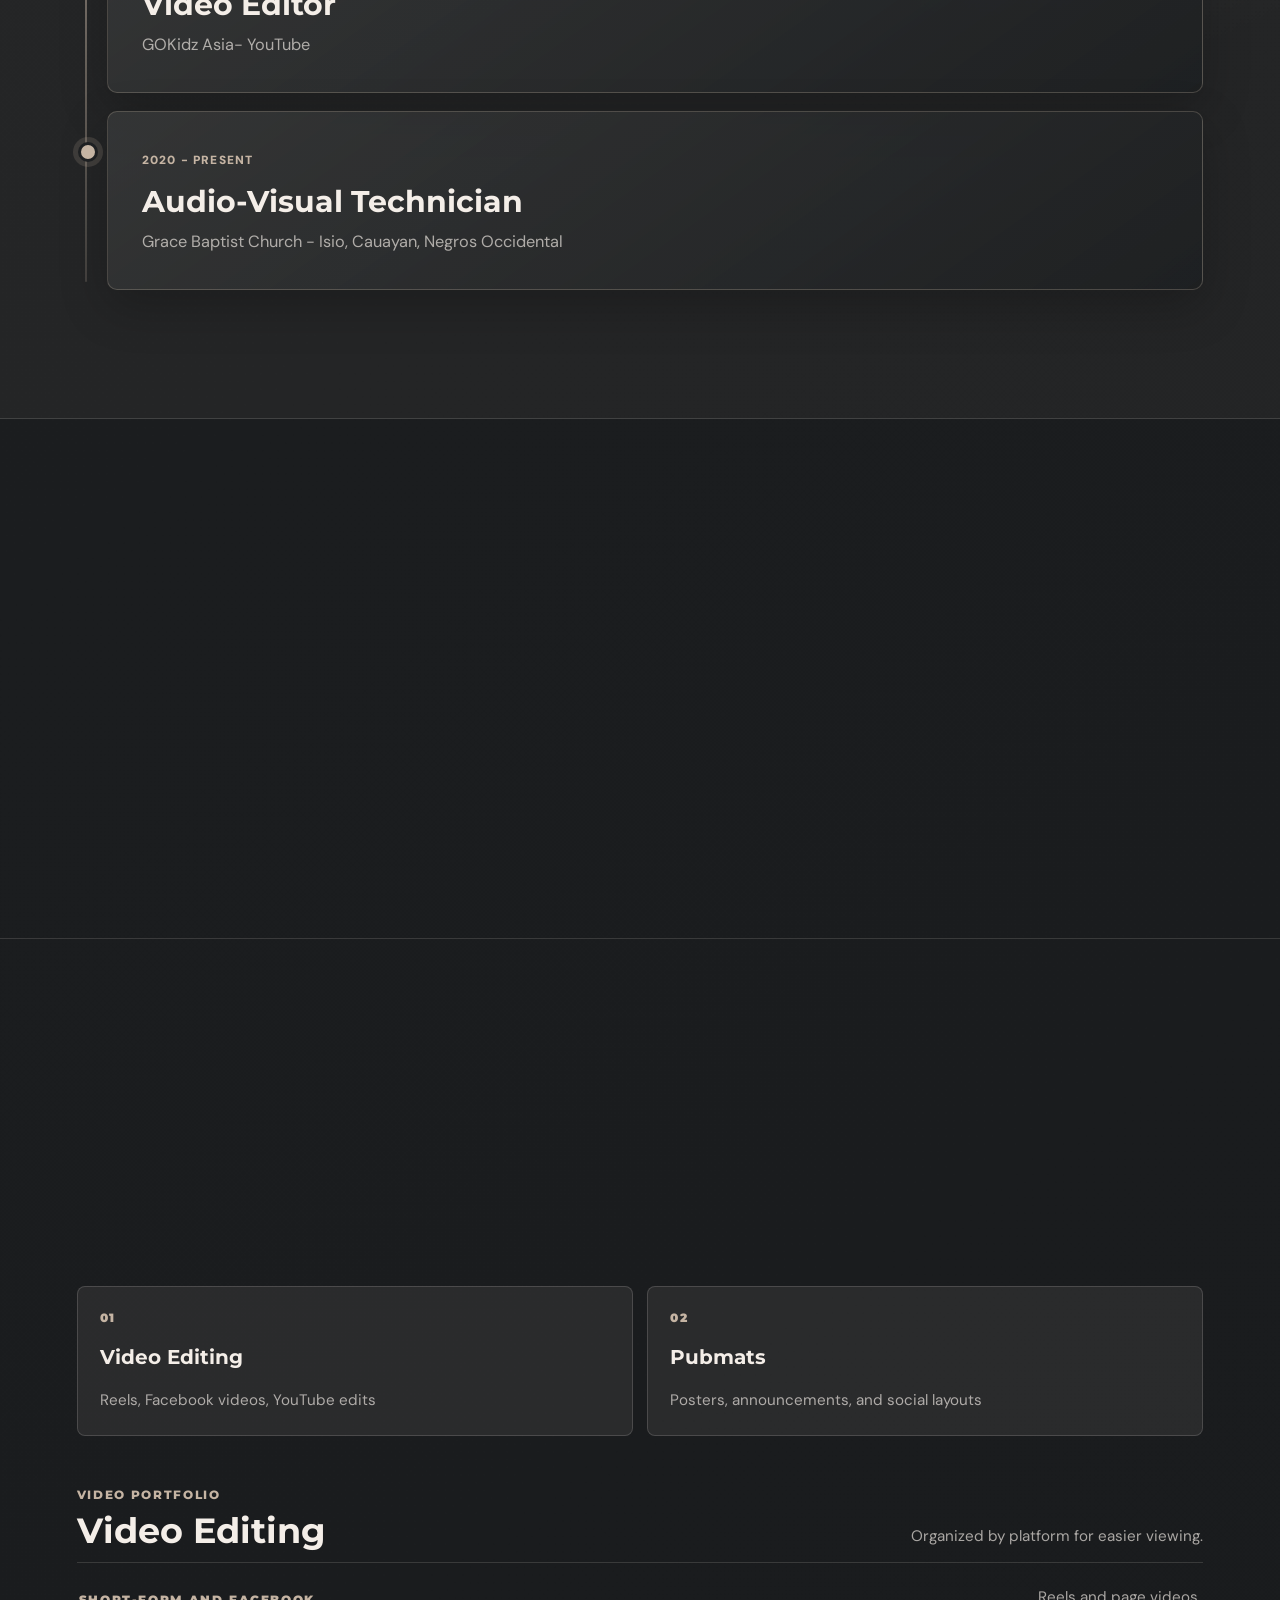
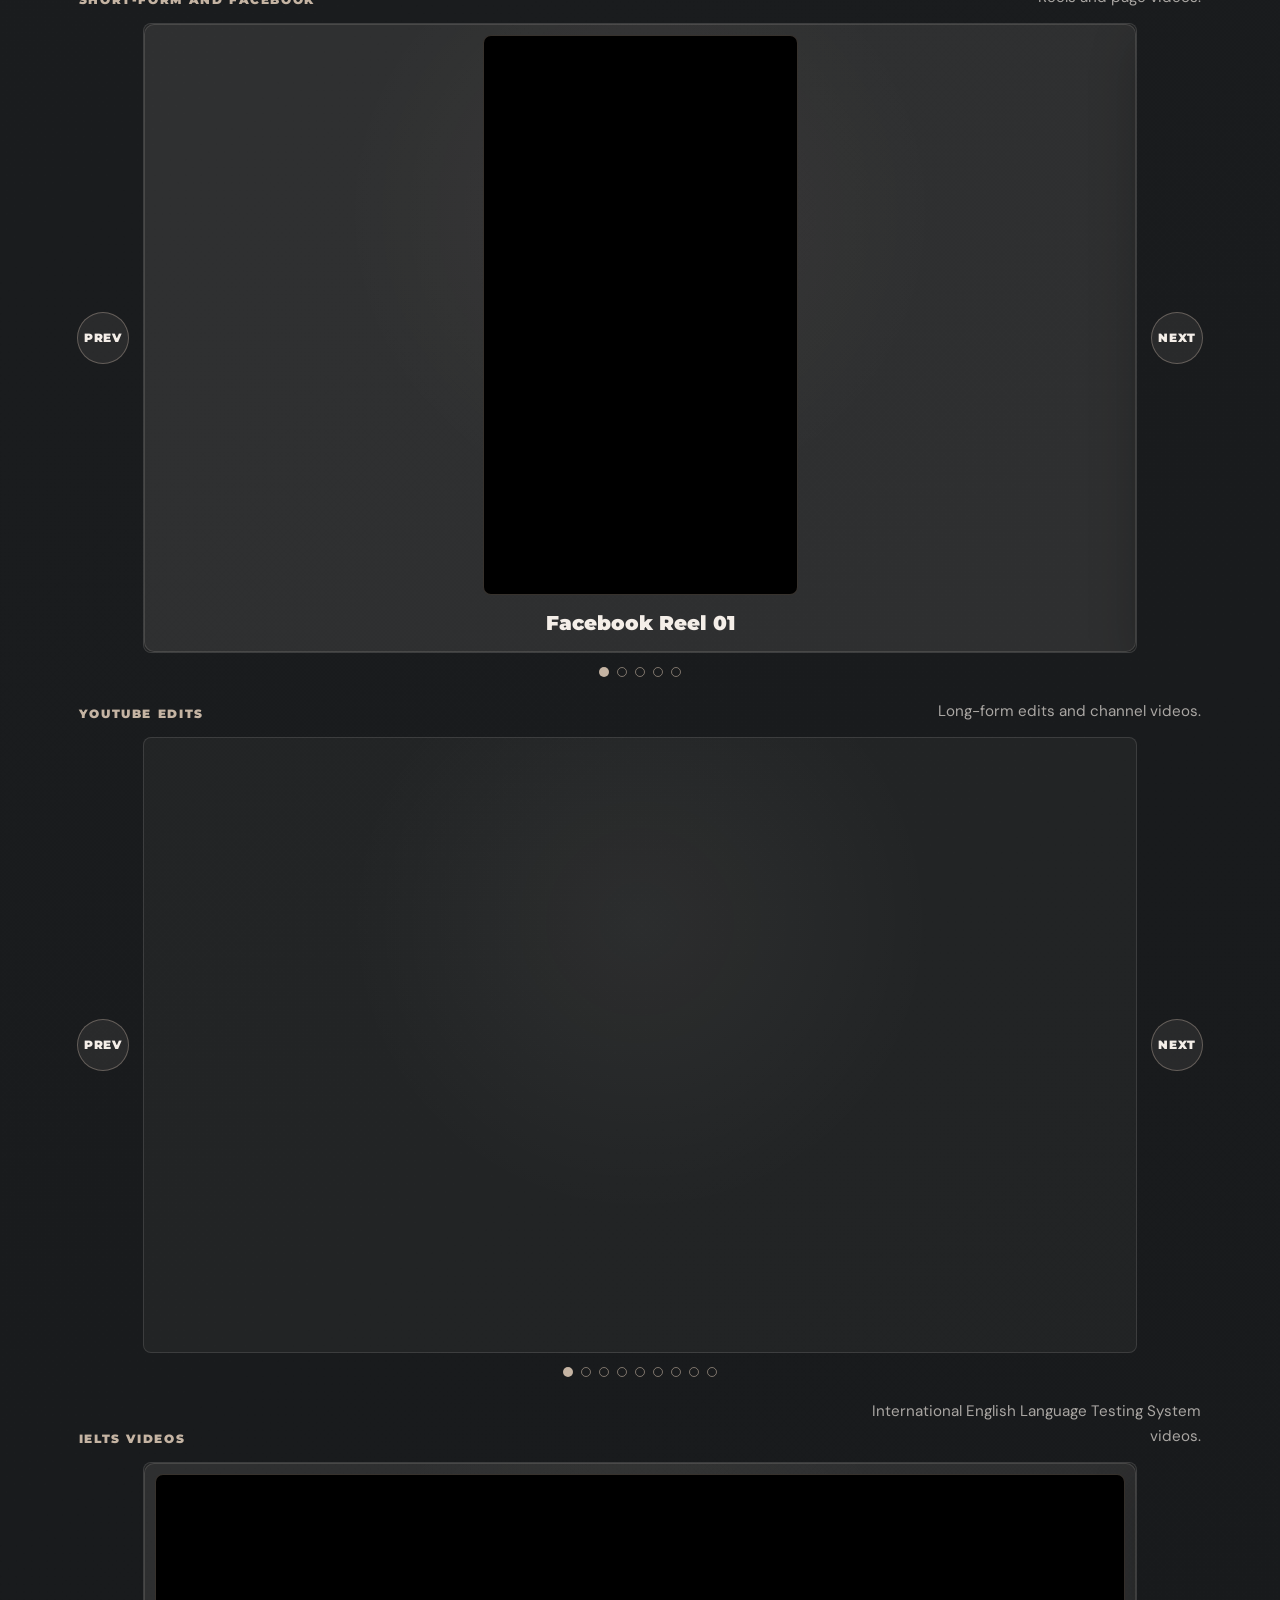
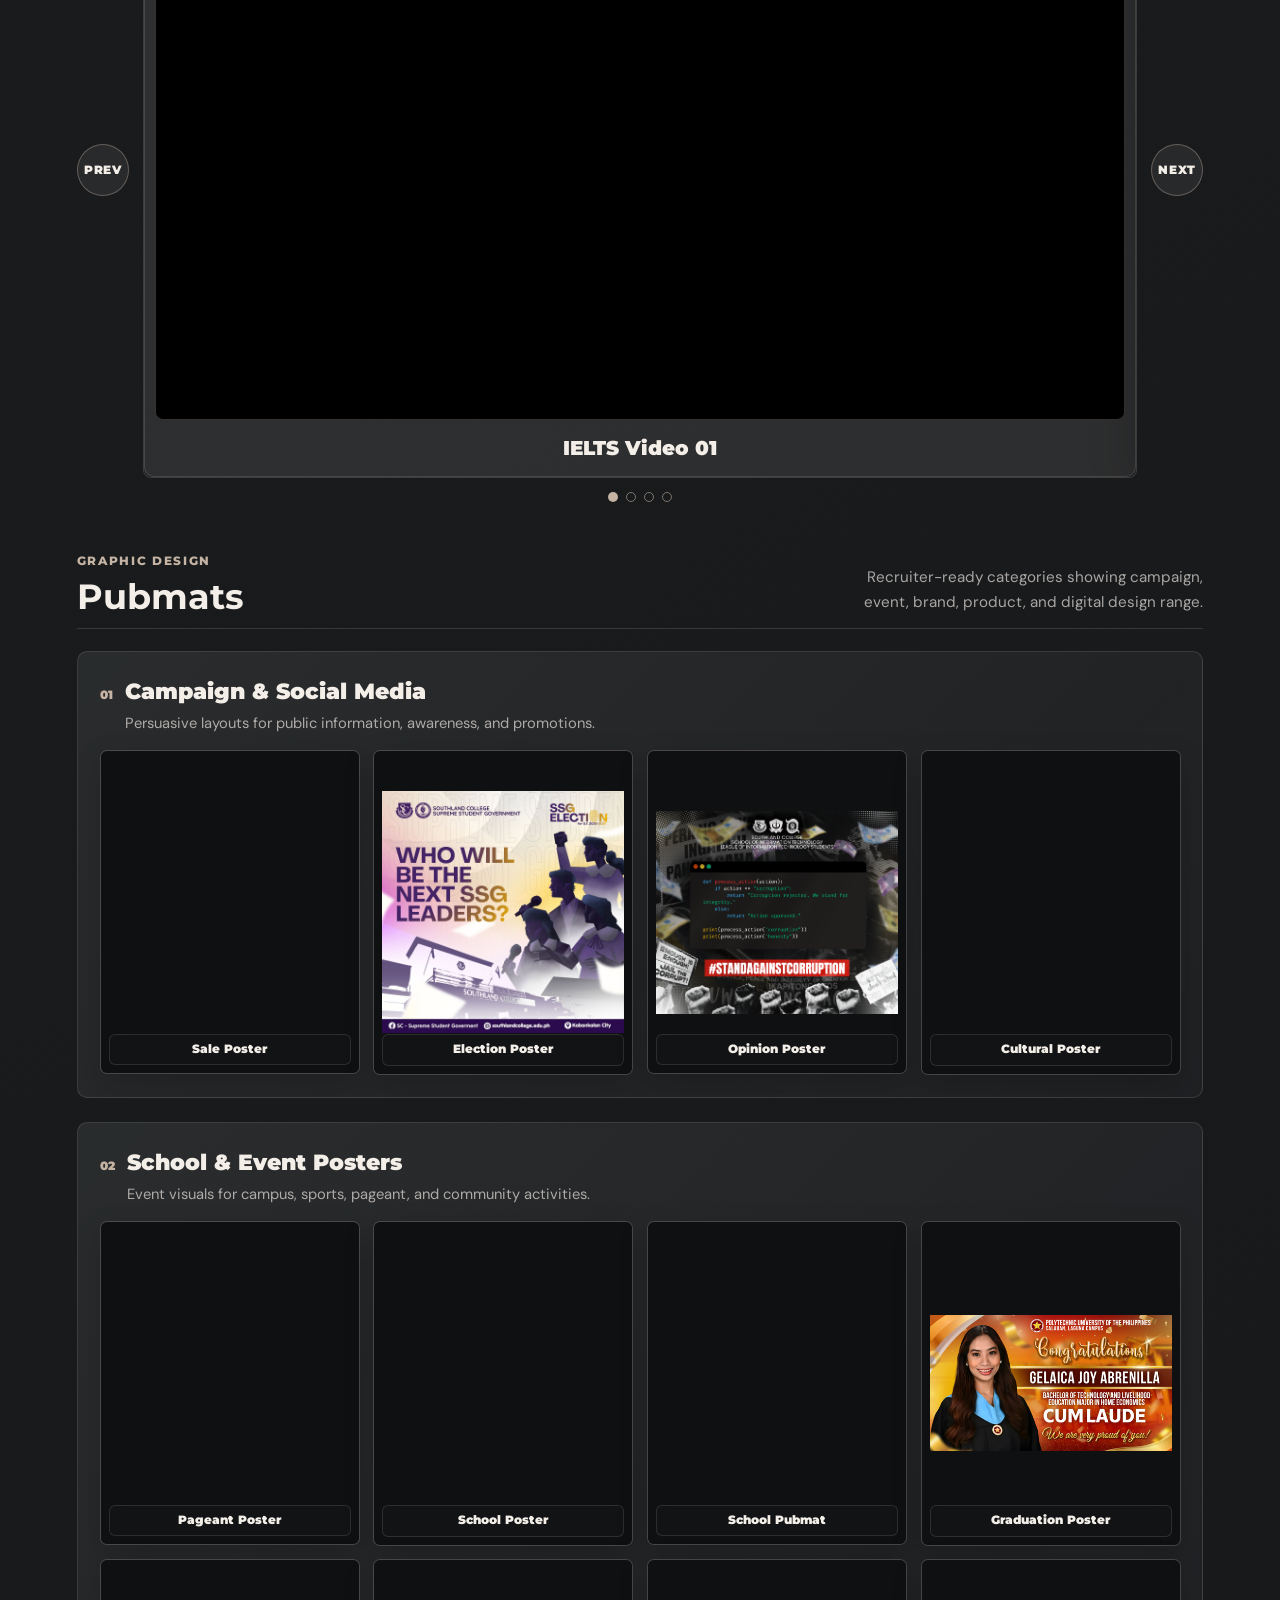
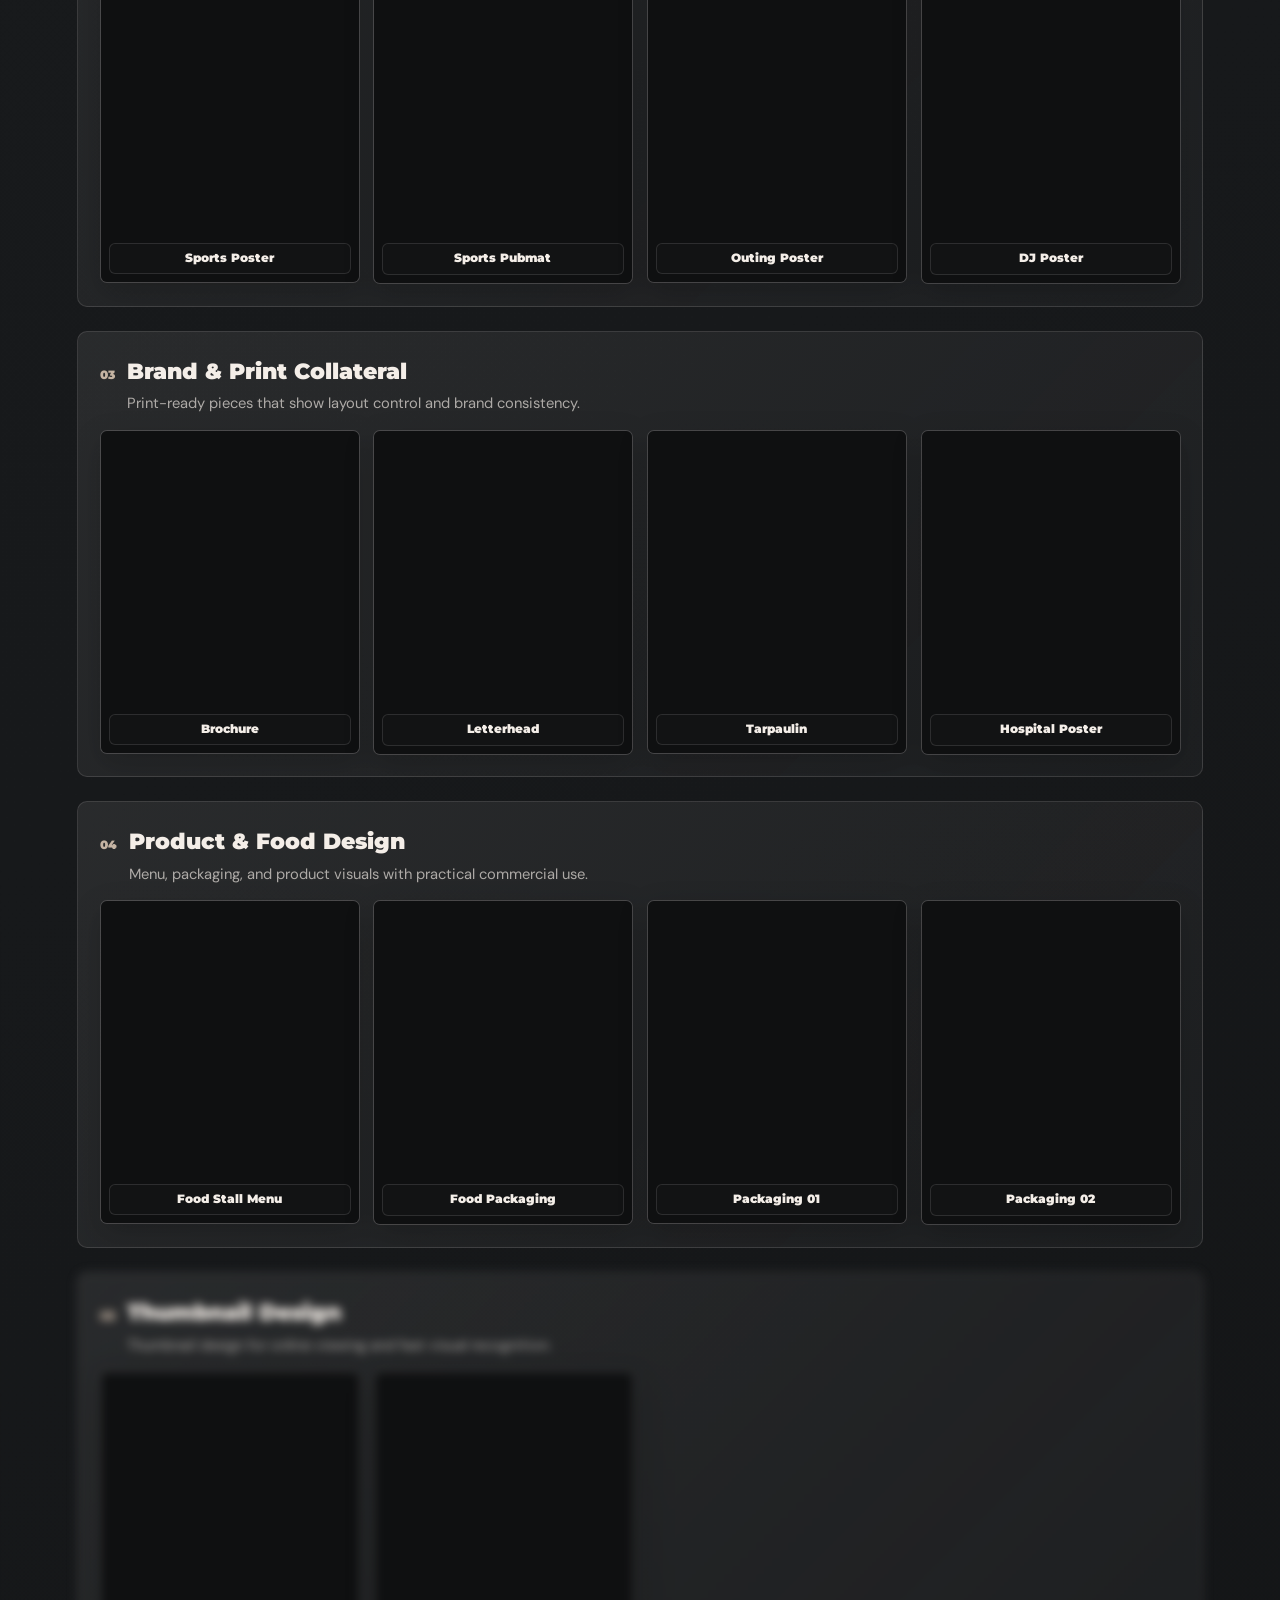
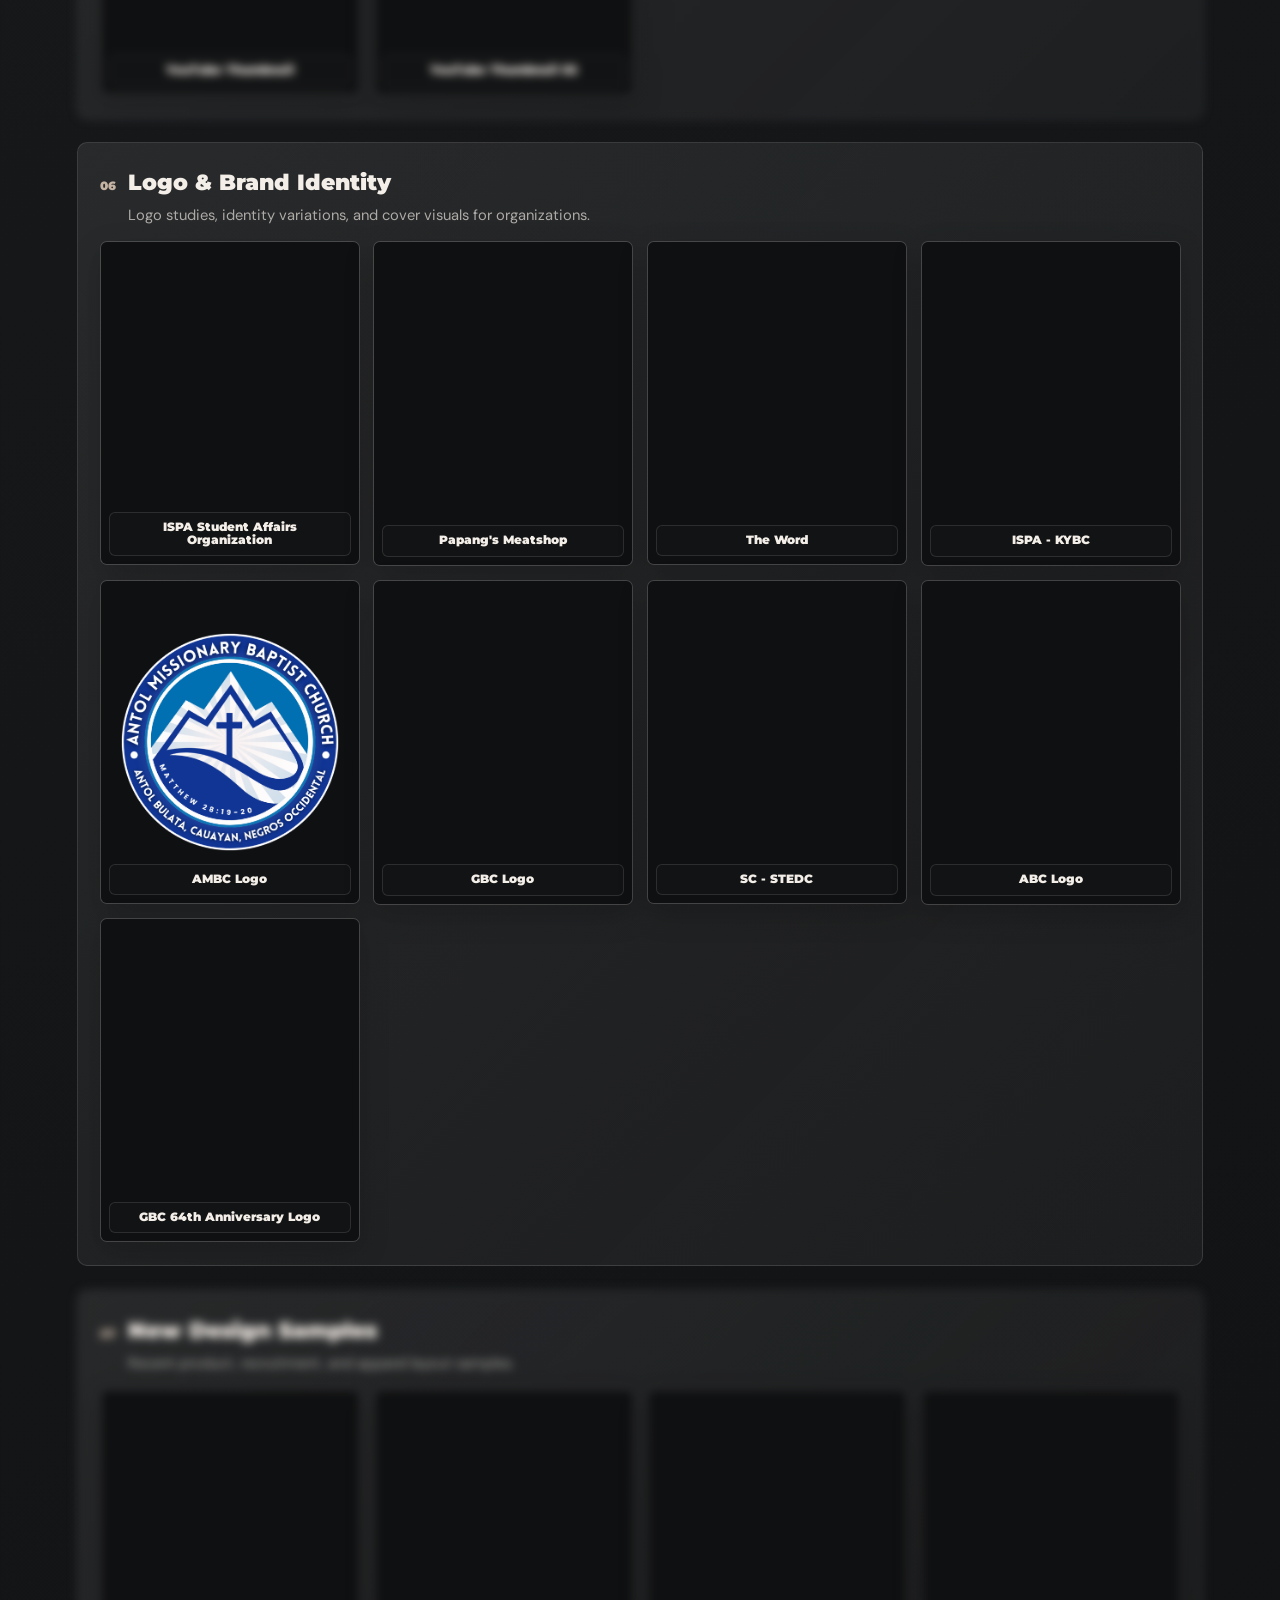
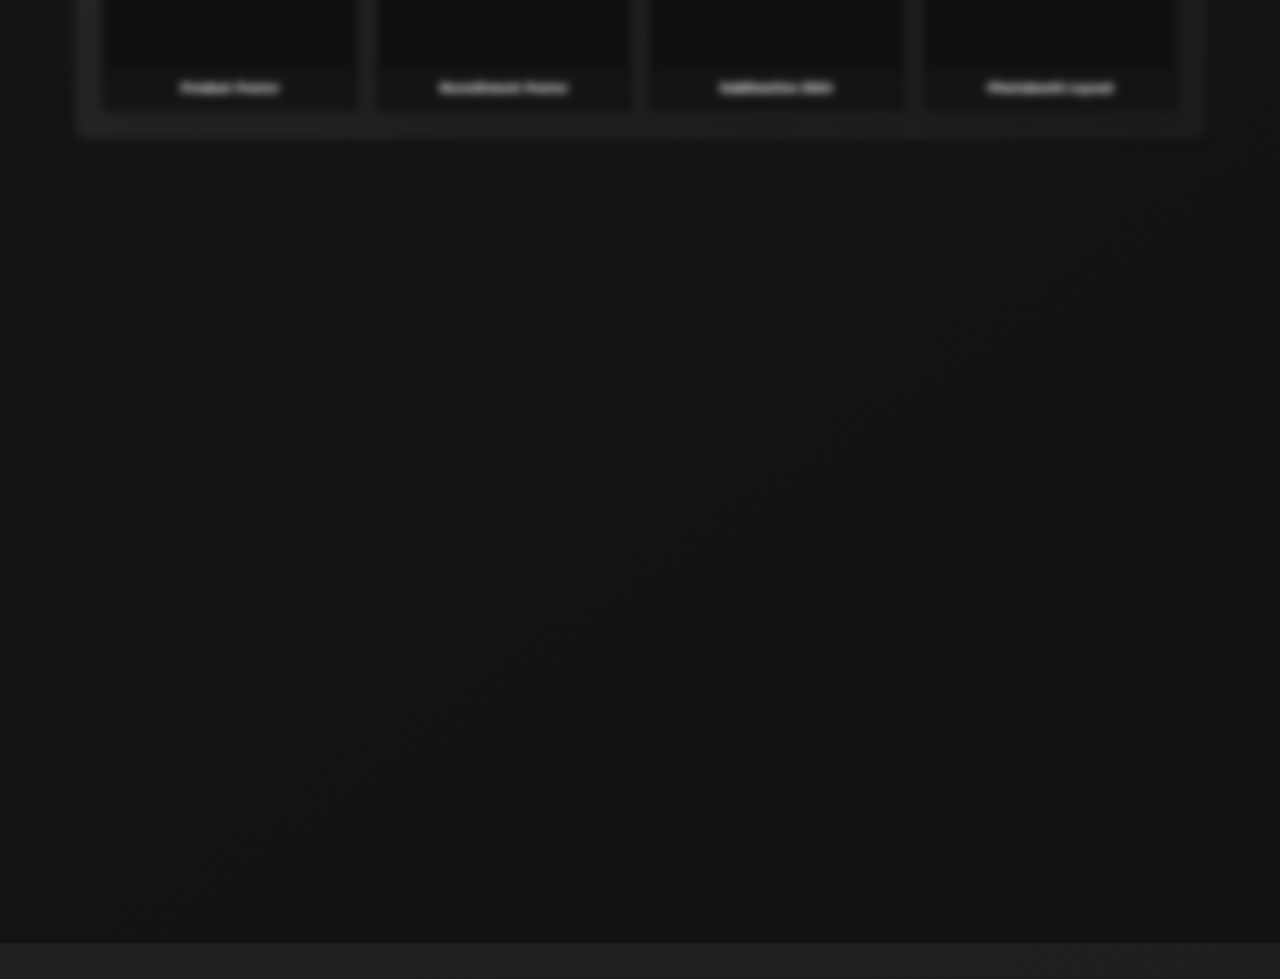
==== commit 168f968a: "Update social thumbnail to Studio Cove contact card" ====
--- a/index.html
+++ b/index.html
@@ -12,15 +12,17 @@
     <meta property="og:url" content="https://www.thestudiocove.me/">
     <meta property="og:title" content="John Jacob Tamon | The Studio Cove">
     <meta property="og:description" content="Portfolio of John Jacob Tamon, founder of The Studio Cove. Graphics designer, video editor, social media manager, and IT student.">
-    <meta property="og:image" content="https://www.thestudiocove.me/the-studio-cove-portfolio-john-jacob-tamon.jpg">
+    <meta property="og:image" content="https://www.thestudiocove.me/the-studio-cove-contact-card-john-jacob-tamon.png">
+    <meta property="og:image:type" content="image/png">
     <meta property="og:image:width" content="474">
     <meta property="og:image:height" content="266">
-    <meta property="og:image:alt" content="The Studio Cove portfolio thumbnail">
+    <meta property="og:image:alt" content="The Studio Cove contact card for John Jacob Tamon">
     <meta name="twitter:card" content="summary_large_image">
     <meta name="twitter:title" content="John Jacob Tamon | The Studio Cove">
     <meta name="twitter:description" content="Portfolio of John Jacob Tamon, founder of The Studio Cove. Graphics designer, video editor, social media manager, and IT student.">
-    <meta name="twitter:image" content="https://www.thestudiocove.me/the-studio-cove-portfolio-john-jacob-tamon.jpg">
-    <link rel="image_src" href="https://www.thestudiocove.me/the-studio-cove-portfolio-john-jacob-tamon.jpg">
+    <meta name="twitter:image" content="https://www.thestudiocove.me/the-studio-cove-contact-card-john-jacob-tamon.png">
+    <meta name="twitter:image:alt" content="The Studio Cove contact card for John Jacob Tamon">
+    <link rel="image_src" href="https://www.thestudiocove.me/the-studio-cove-contact-card-john-jacob-tamon.png">
     <link rel="icon" href="favicon.ico" sizes="any">
     <link rel="icon" type="image/png" href="favicon.png">
     <link rel="preconnect" href="https://fonts.googleapis.com">
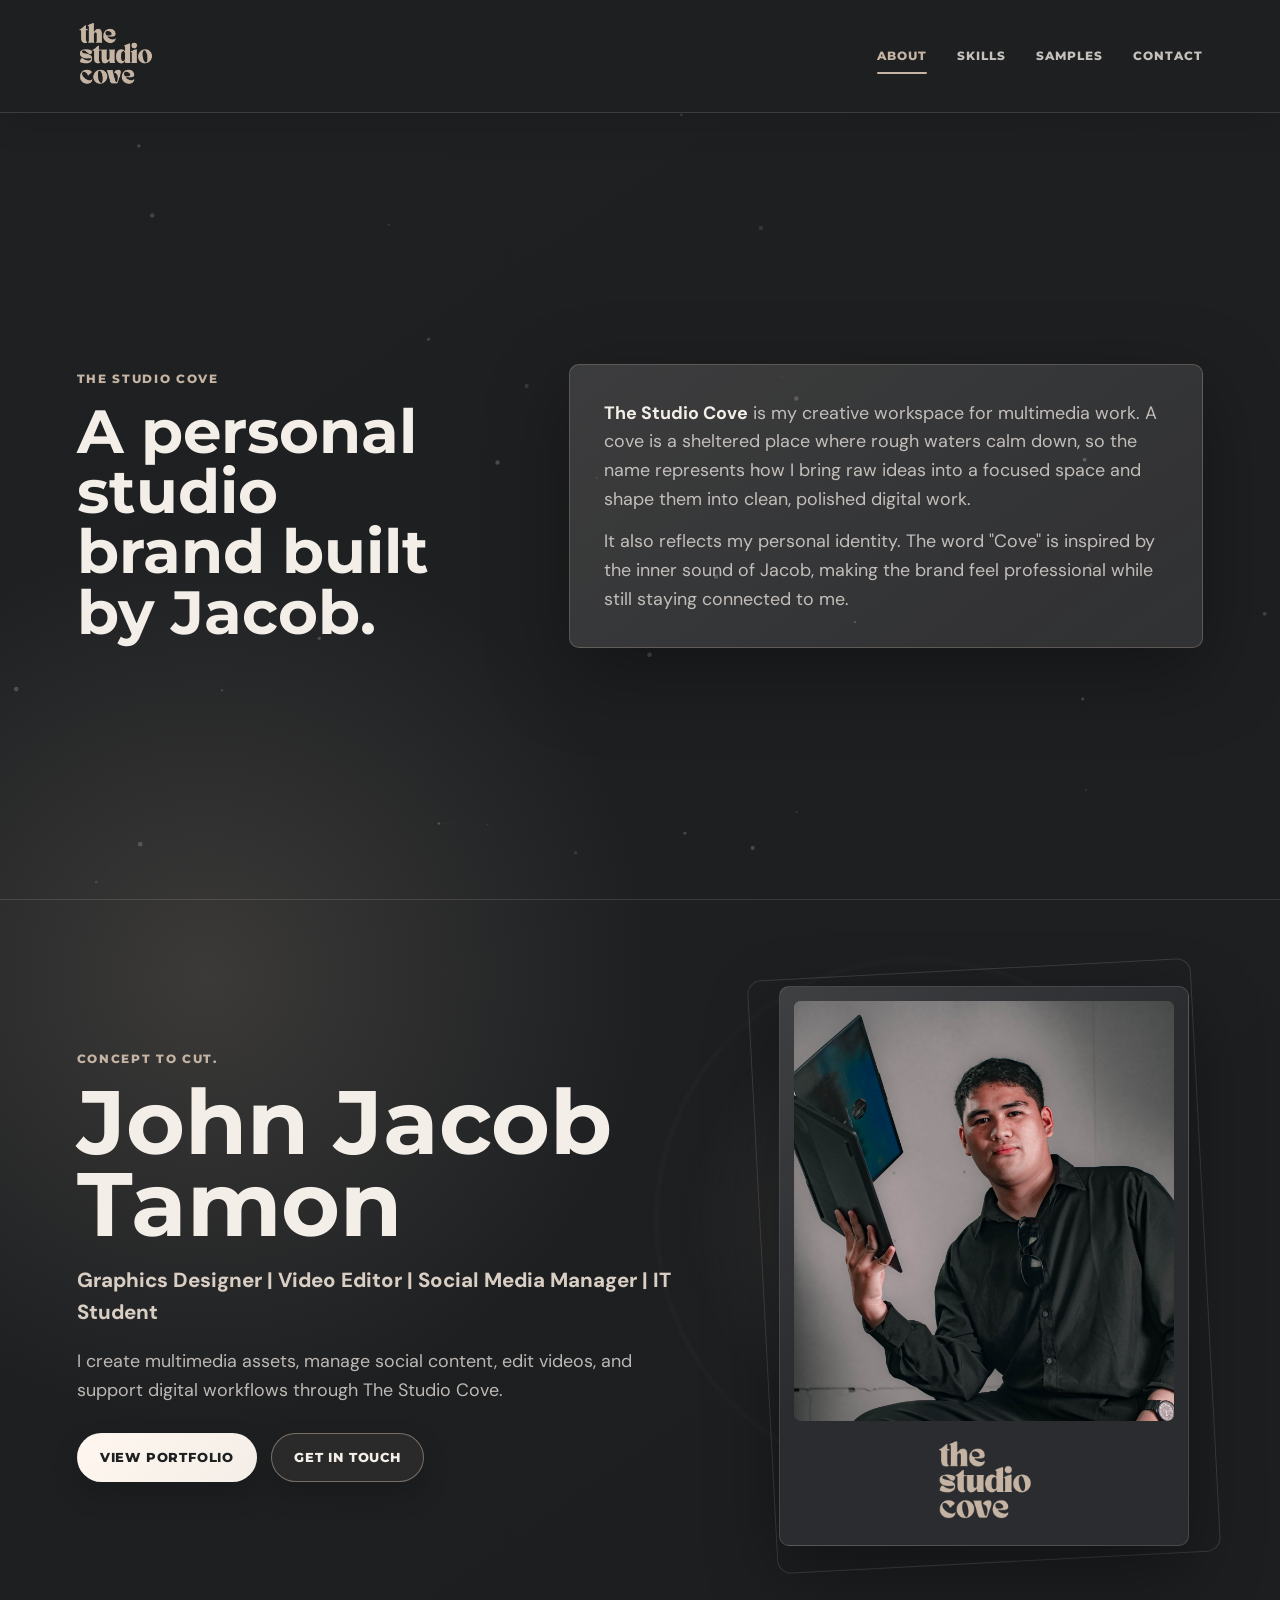
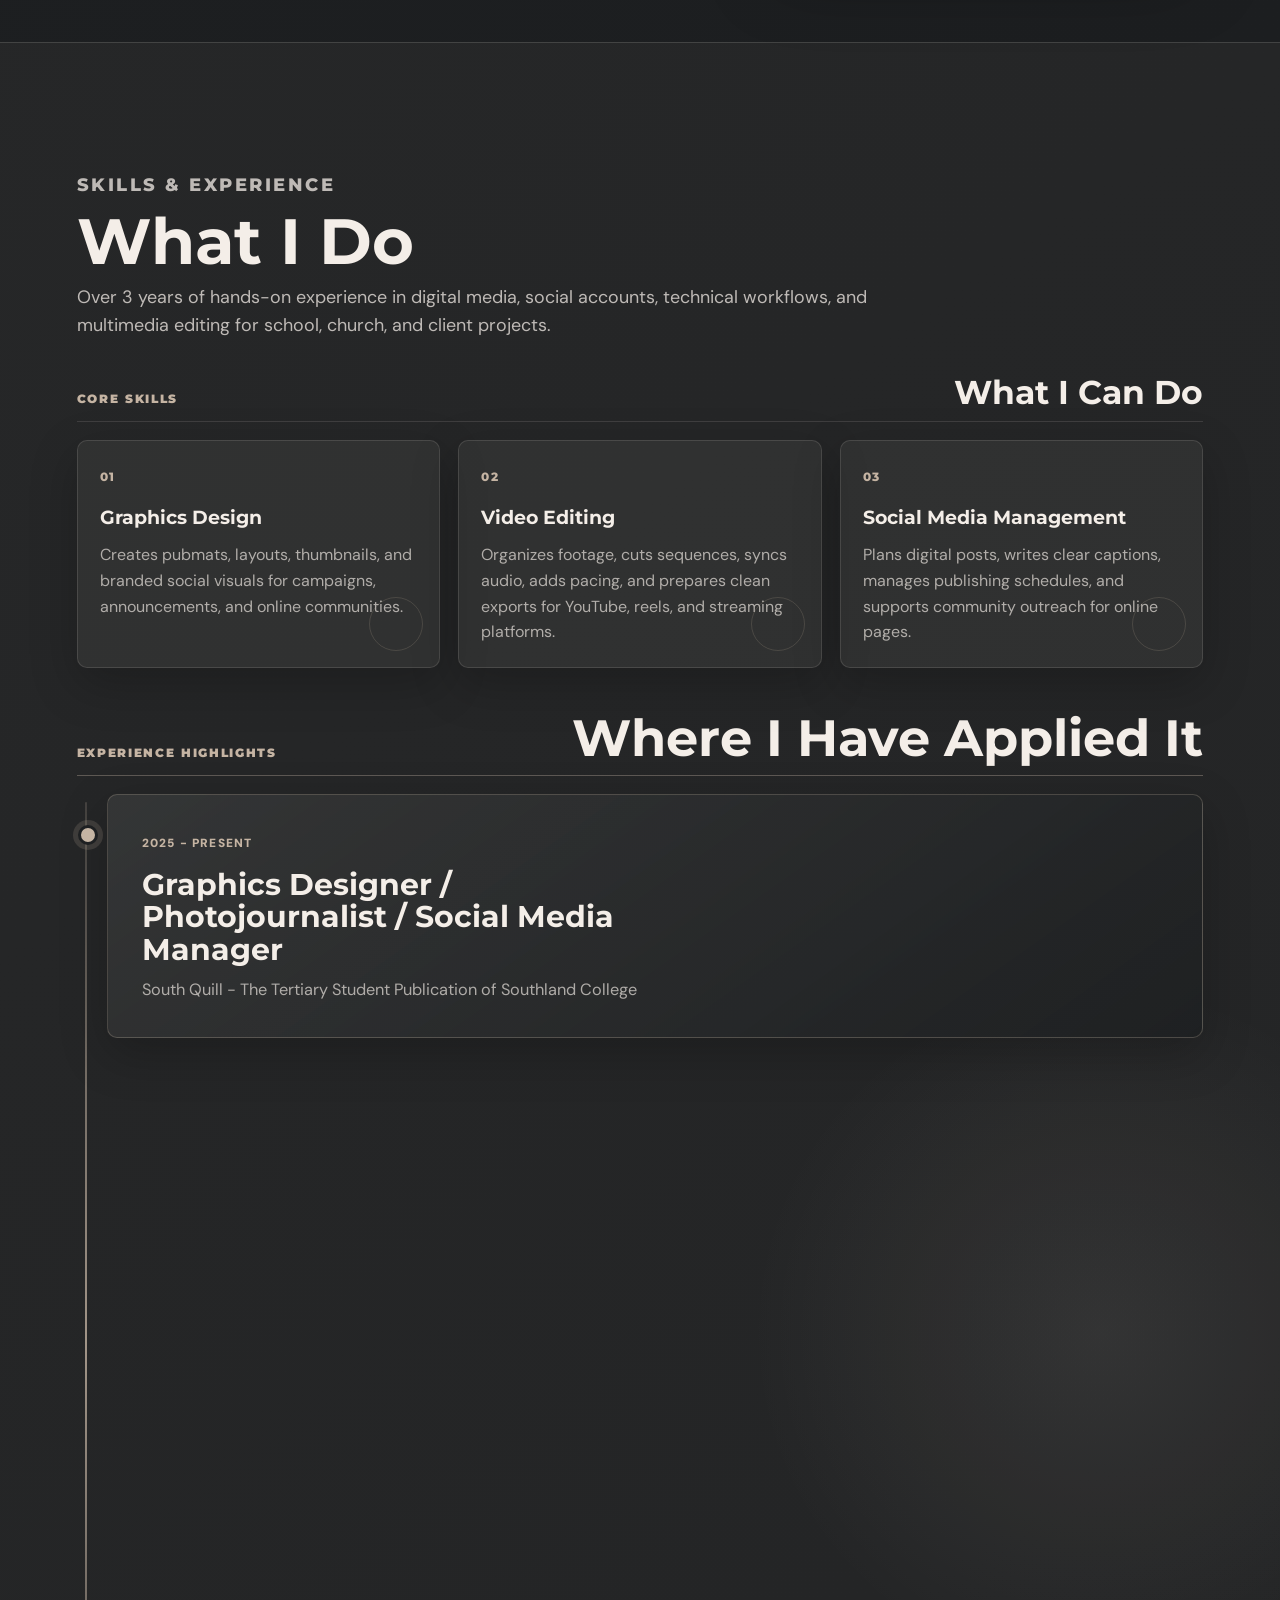
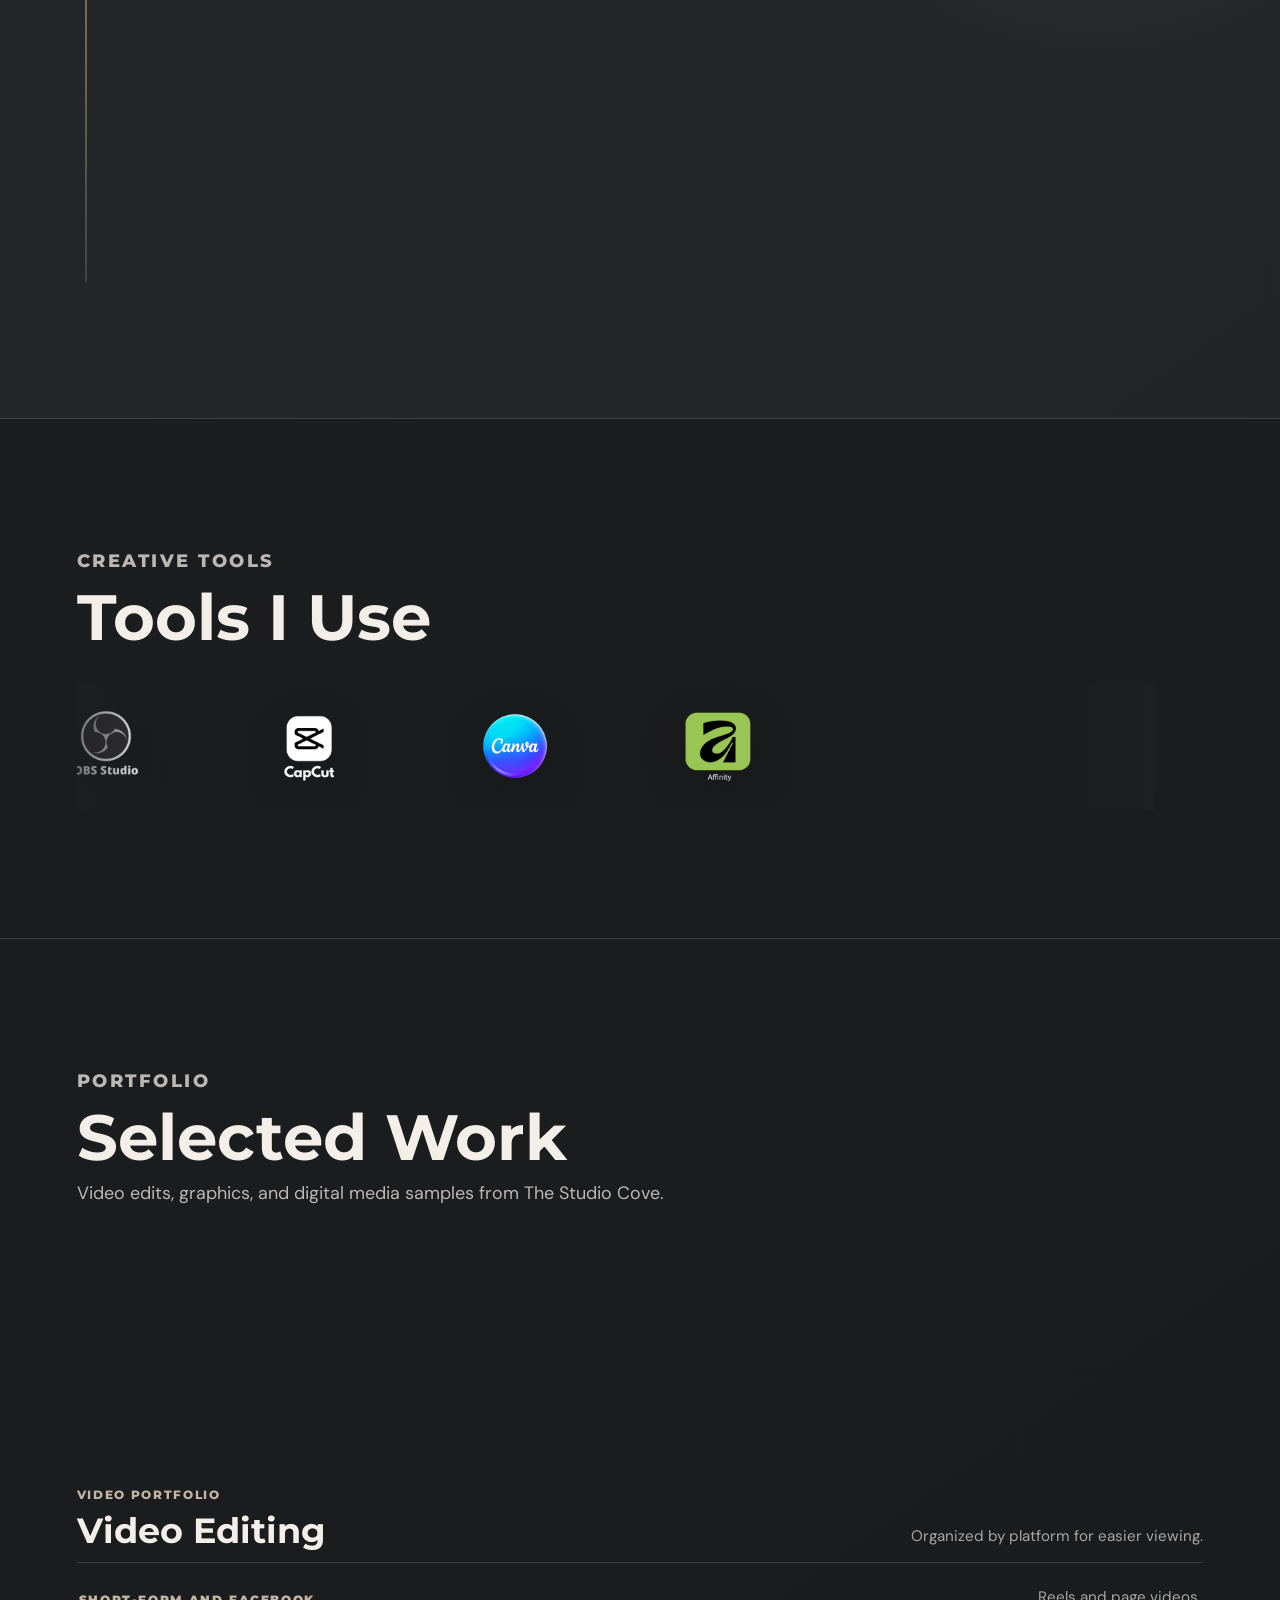
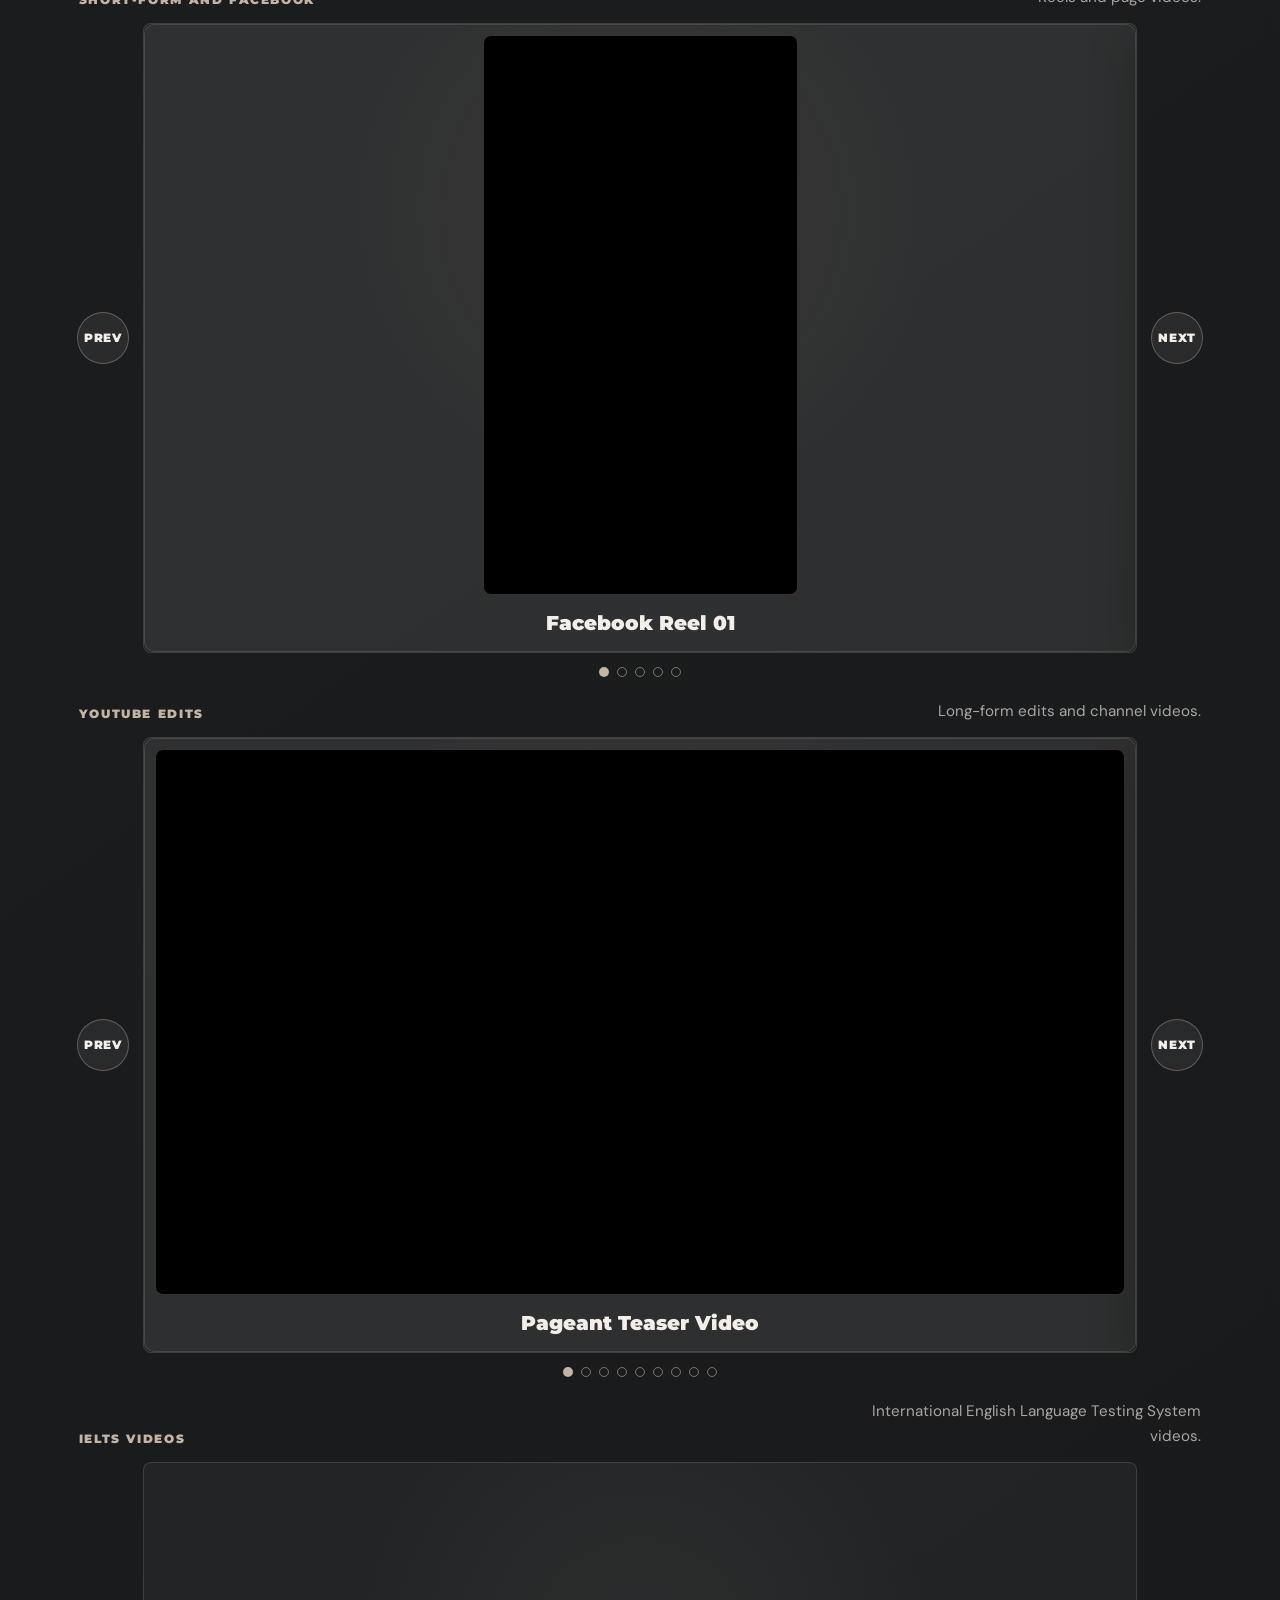
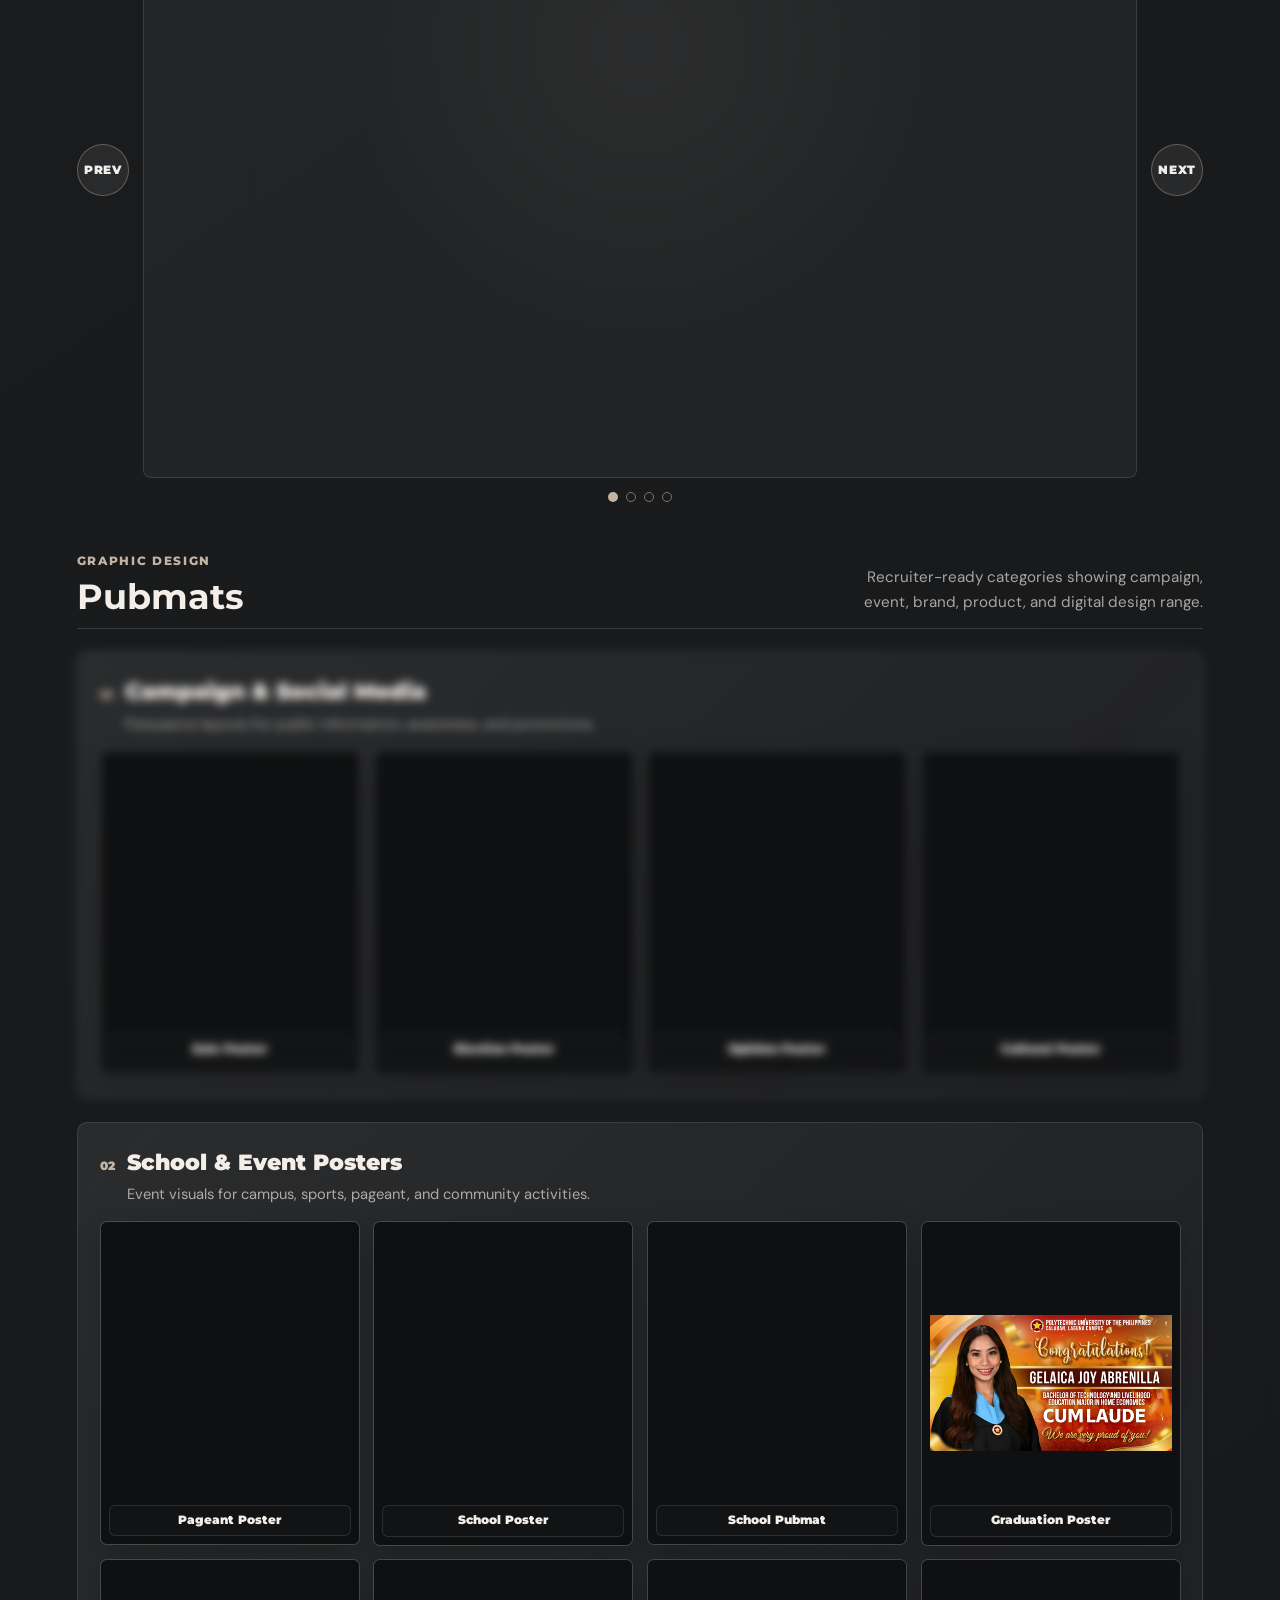
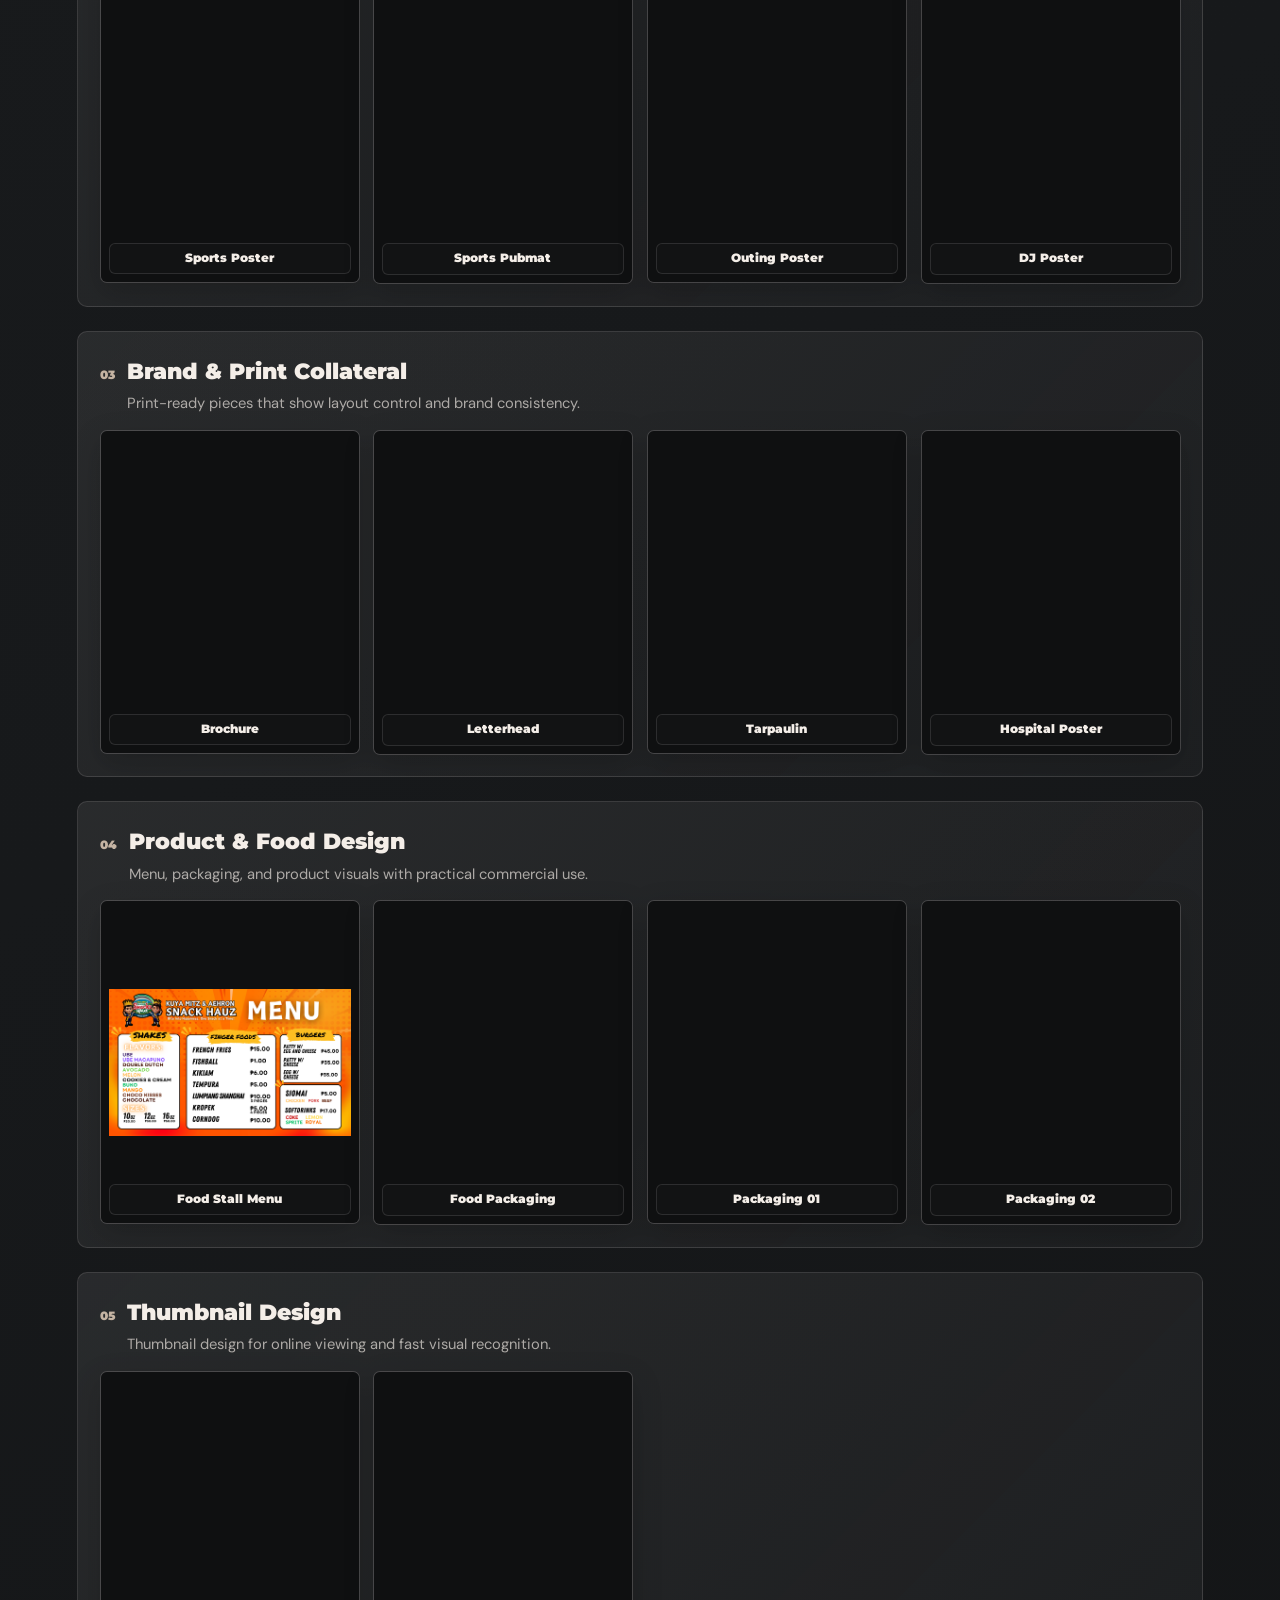
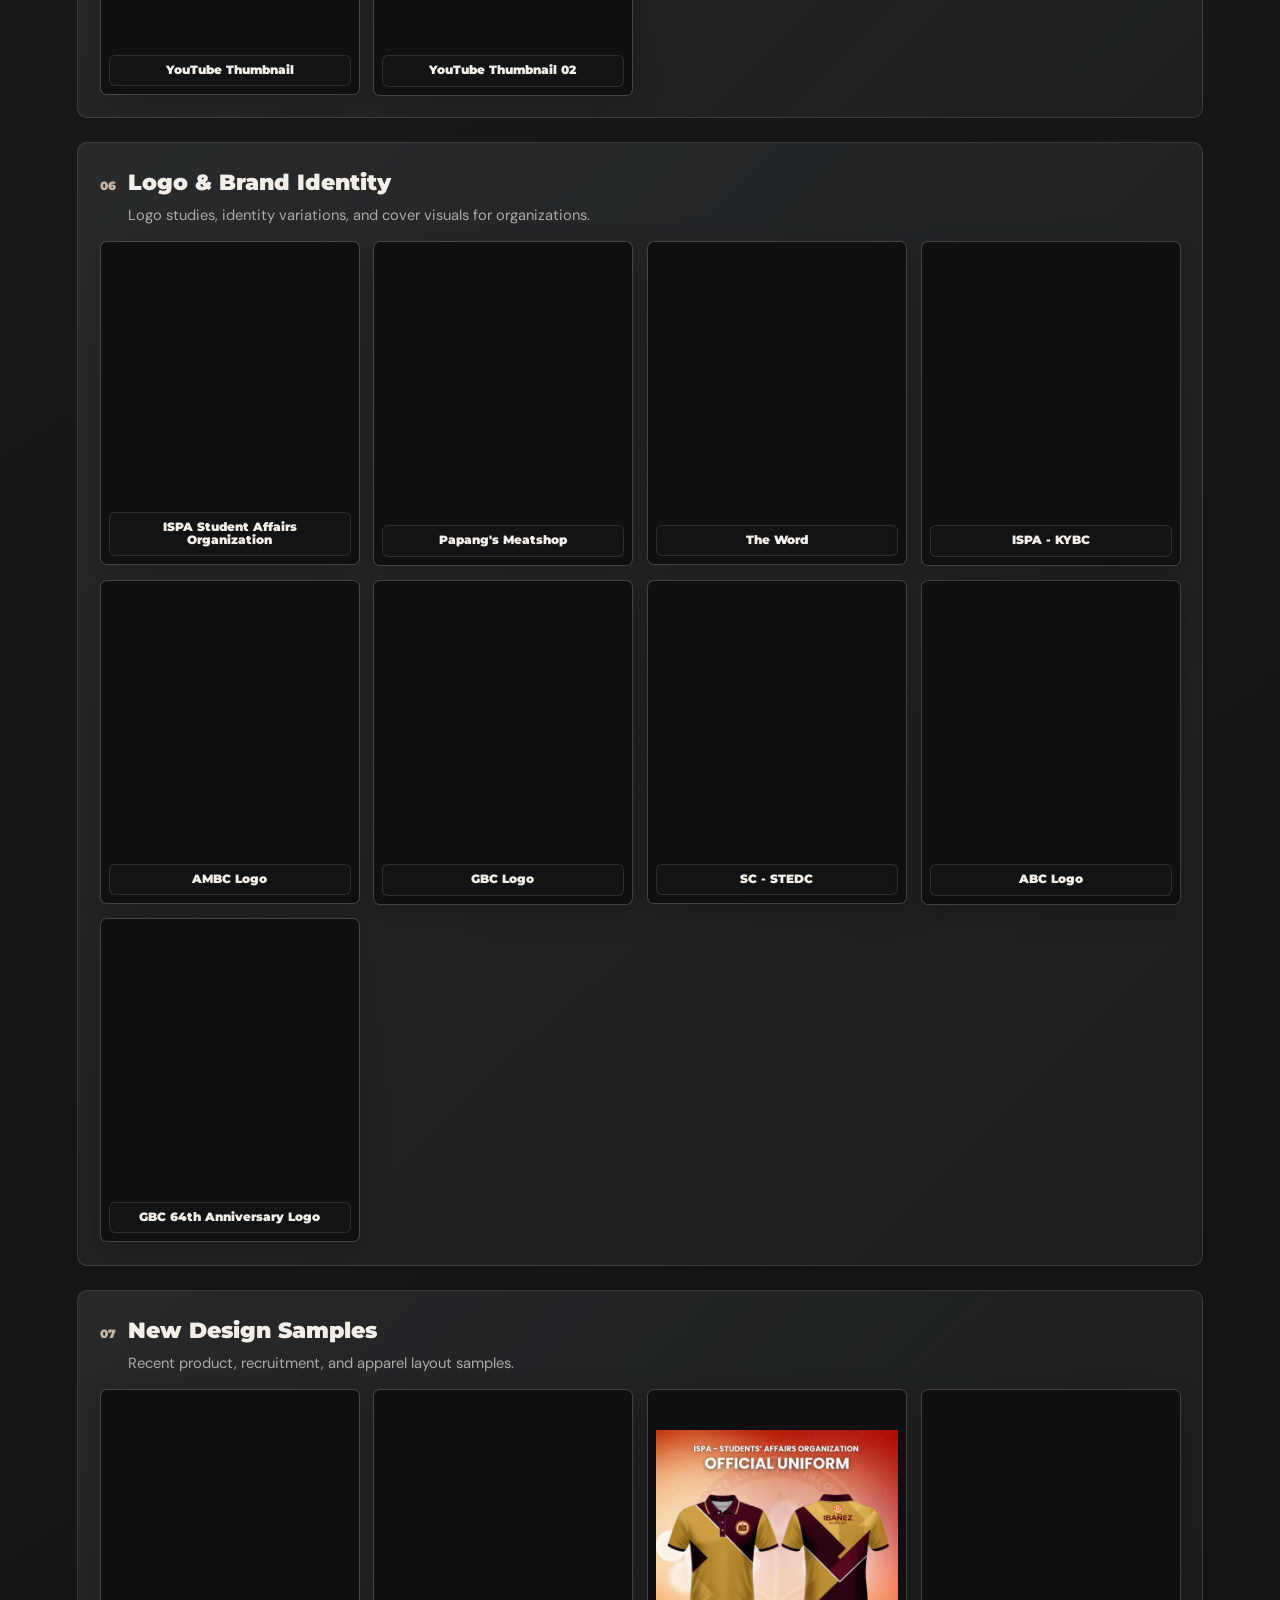
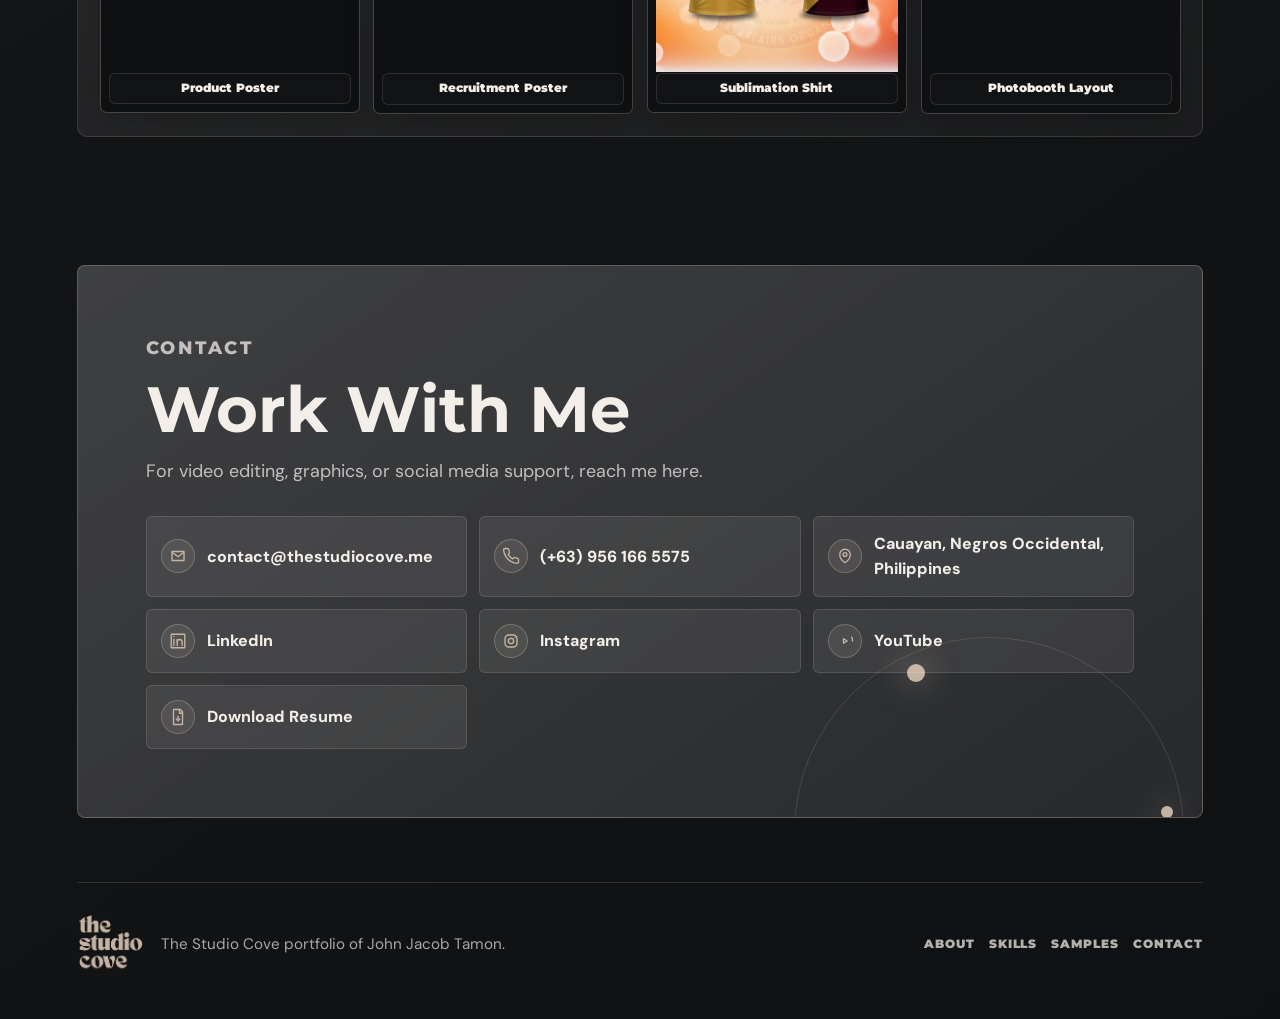
==== commit f3968605: "Improve portfolio SEO and profile signals" ====
--- a/index.html
+++ b/index.html
@@ -3,23 +3,24 @@
 <head>
     <meta charset="UTF-8">
     <meta name="viewport" content="width=device-width, initial-scale=1.0">
-    <title>John Jacob Tamon | The Studio Cove</title>
-    <meta name="description" content="Portfolio of John Jacob Tamon, founder of The Studio Cove. Graphics designer, video editor, social media manager, and IT student.">
+    <title>John Jacob Tamon | Creative Portfolio &amp; The Studio Cove</title>
+    <meta name="description" content="Official portfolio of John Jacob Tamon, a graphic designer, video editor, social media manager, and founder of The Studio Cove in Negros Occidental, Philippines.">
+    <meta name="author" content="John Jacob Tamon">
     <meta name="robots" content="index, follow, max-image-preview:large">
     <link rel="canonical" href="https://www.thestudiocove.me/">
     <meta property="og:type" content="website">
     <meta property="og:site_name" content="The Studio Cove">
     <meta property="og:url" content="https://www.thestudiocove.me/">
-    <meta property="og:title" content="John Jacob Tamon | The Studio Cove">
-    <meta property="og:description" content="Portfolio of John Jacob Tamon, founder of The Studio Cove. Graphics designer, video editor, social media manager, and IT student.">
+    <meta property="og:title" content="John Jacob Tamon | Creative Portfolio &amp; The Studio Cove">
+    <meta property="og:description" content="Official portfolio of John Jacob Tamon, a graphic designer, video editor, social media manager, and founder of The Studio Cove.">
     <meta property="og:image" content="https://www.thestudiocove.me/the-studio-cove-contact-card-john-jacob-tamon.png">
     <meta property="og:image:type" content="image/png">
     <meta property="og:image:width" content="474">
     <meta property="og:image:height" content="266">
     <meta property="og:image:alt" content="The Studio Cove contact card for John Jacob Tamon">
     <meta name="twitter:card" content="summary_large_image">
-    <meta name="twitter:title" content="John Jacob Tamon | The Studio Cove">
-    <meta name="twitter:description" content="Portfolio of John Jacob Tamon, founder of The Studio Cove. Graphics designer, video editor, social media manager, and IT student.">
+    <meta name="twitter:title" content="John Jacob Tamon | Creative Portfolio &amp; The Studio Cove">
+    <meta name="twitter:description" content="Official portfolio of John Jacob Tamon, a graphic designer, video editor, social media manager, and founder of The Studio Cove.">
     <meta name="twitter:image" content="https://www.thestudiocove.me/the-studio-cove-contact-card-john-jacob-tamon.png">
     <meta name="twitter:image:alt" content="The Studio Cove contact card for John Jacob Tamon">
     <link rel="image_src" href="https://www.thestudiocove.me/the-studio-cove-contact-card-john-jacob-tamon.png">
@@ -32,35 +33,76 @@
     <script type="application/ld+json">
     {
         "@context": "https://schema.org",
-        "@type": "ProfilePage",
-        "url": "https://www.thestudiocove.me/",
-        "name": "John Jacob Tamon | The Studio Cove",
-        "description": "Portfolio of John Jacob Tamon, founder of The Studio Cove and a graphics designer, video editor, social media manager, and IT student.",
-        "mainEntity": {
-            "@type": "Person",
-            "name": "John Jacob Tamon",
-            "url": "https://www.thestudiocove.me/",
-            "image": "https://www.thestudiocove.me/portrait-john-jacob-tamon.jpg",
-            "email": "mailto:contact@thestudiocove.me",
-            "telephone": "+63-956-166-5575",
-            "jobTitle": [
-                "Graphics Designer",
-                "Video Editor",
-                "Social Media Manager"
-            ],
-            "worksFor": {
+        "@graph": [
+            {
+                "@type": "WebSite",
+                "@id": "https://www.thestudiocove.me/#website",
+                "url": "https://www.thestudiocove.me/",
+                "name": "The Studio Cove",
+                "alternateName": "John Jacob Tamon Portfolio",
+                "publisher": {
+                    "@id": "https://www.thestudiocove.me/#person"
+                }
+            },
+            {
+                "@type": "ProfilePage",
+                "@id": "https://www.thestudiocove.me/#profile-page",
+                "url": "https://www.thestudiocove.me/",
+                "name": "John Jacob Tamon | Creative Portfolio & The Studio Cove",
+                "description": "Official portfolio of John Jacob Tamon, a graphic designer, video editor, social media manager, and founder of The Studio Cove.",
+                "isPartOf": {
+                    "@id": "https://www.thestudiocove.me/#website"
+                },
+                "mainEntity": {
+                    "@id": "https://www.thestudiocove.me/#person"
+                }
+            },
+            {
+                "@type": "Person",
+                "@id": "https://www.thestudiocove.me/#person",
+                "name": "John Jacob Tamon",
+                "alternateName": "Jacob Tamon",
+                "url": "https://www.thestudiocove.me/",
+                "image": "https://www.thestudiocove.me/portrait-john-jacob-tamon.jpg",
+                "email": "mailto:contact@thestudiocove.me",
+                "telephone": "+63-956-166-5575",
+                "jobTitle": [
+                    "Graphic Designer",
+                    "Video Editor",
+                    "Social Media Manager"
+                ],
+                "knowsAbout": [
+                    "Graphic design",
+                    "Video editing",
+                    "Social media management",
+                    "Multimedia production"
+                ],
+                "sameAs": [
+                    "https://www.youtube.com/@jhnxcb_",
+                    "https://www.linkedin.com/in/jhnxcb",
+                    "https://www.instagram.com/the.studiocove_/"
+                ],
+                "worksFor": {
+                    "@id": "https://www.thestudiocove.me/#organization"
+                },
+                "address": {
+                    "@type": "PostalAddress",
+                    "addressLocality": "Cauayan",
+                    "addressRegion": "Negros Occidental",
+                    "addressCountry": "PH"
+                }
+            },
+            {
                 "@type": "Organization",
+                "@id": "https://www.thestudiocove.me/#organization",
                 "name": "The Studio Cove",
                 "url": "https://www.thestudiocove.me/",
-                "logo": "https://www.thestudiocove.me/the-studio-cove-logo-john-jacob-tamon.png"
-            },
-            "address": {
-                "@type": "PostalAddress",
-                "addressLocality": "Cauayan",
-                "addressRegion": "Negros Occidental",
-                "addressCountry": "PH"
+                "logo": "https://www.thestudiocove.me/the-studio-cove-logo-john-jacob-tamon.png",
+                "founder": {
+                    "@id": "https://www.thestudiocove.me/#person"
+                }
             }
-        }
+        ]
     }
     </script>
 </head>
@@ -91,7 +133,7 @@
         <section class="studio-intro" id="about">
             <div>
                 <p class="eyebrow" data-content="studio.kicker">The Studio Cove</p>
-                <h1 data-content="studio.title">A personal studio brand built by Jacob.</h1>
+                <h2 data-content="studio.title">A personal studio brand built by Jacob.</h2>
             </div>
             <div class="definition-card">
                 <p data-content="studio.description1"><strong>The Studio Cove</strong> is my creative workspace for multimedia work. A cove is a sheltered place where rough waters calm down, so the name represents how I bring raw ideas into a focused space and shape them into clean, polished digital work.</p>
@@ -102,7 +144,7 @@
         <header class="hero">
             <div class="hero-copy">
                 <p class="eyebrow" data-content="hero.kicker">Concept to cut.</p>
-                <h2 data-content="hero.name">John Jacob Tamon</h2>
+                <h1 data-content="hero.name">John Jacob Tamon</h1>
                 <p class="role-line" data-content="hero.role">Graphics Designer | Video Editor | Social Media Manager | IT Student</p>
                 <p class="hero-text" data-content="hero.description">I create multimedia assets, manage social content, edit videos, and support digital workflows through The Studio Cove.</p>
                 <div class="hero-actions">
@@ -679,17 +721,23 @@
                     </span>
                     <span class="contact-label">Cauayan, Negros Occidental, Philippines</span>
                 </span>
-                <a href="https://www.linkedin.com/in/jhnxcb" target="_blank" rel="noopener noreferrer" aria-label="Open LinkedIn profile">
+                <a href="https://www.linkedin.com/in/jhnxcb" target="_blank" rel="me noopener noreferrer" aria-label="Open John Jacob Tamon's LinkedIn profile">
                     <span class="contact-icon" aria-hidden="true">
                         <svg viewBox="0 0 24 24"><path d="M6.5 10v8"></path><path d="M6.5 6v.1"></path><path d="M11 18v-8"></path><path d="M11 13.5c0-2.2 1.2-3.5 3.1-3.5 1.8 0 3.4 1.1 3.4 3.8V18"></path><path d="M3 3h18v18H3z"></path></svg>
                     </span>
                     <span class="contact-label">LinkedIn</span>
                 </a>
-                <a href="https://www.instagram.com/the.studiocove_/" target="_blank" rel="noopener noreferrer" aria-label="Open Instagram profile">
+                <a href="https://www.instagram.com/the.studiocove_/" target="_blank" rel="me noopener noreferrer" aria-label="Open The Studio Cove Instagram profile">
                     <span class="contact-icon" aria-hidden="true">
                         <svg viewBox="0 0 24 24"><rect x="4" y="4" width="16" height="16" rx="5"></rect><circle cx="12" cy="12" r="3.5"></circle><path d="M17 7.1v.1"></path></svg>
                     </span>
                     <span class="contact-label">Instagram</span>
+                </a>
+                <a href="https://www.youtube.com/@jhnxcb_" target="_blank" rel="me noopener noreferrer" aria-label="Open John Jacob Tamon's YouTube channel">
+                    <span class="contact-icon" aria-hidden="true">
+                        <svg viewBox="0 0 24 24"><path d="M22 12s0-4-1-5-2-2c-5-1-9-1-14 0-1 0-2 1-2 2-1 1-1 5-1 5s0 4 1 5c0 1 1 2 2 2 5 1 9 1 14 0 1 0 2-1 2-2 1-1 1-5 1-5z"></path><path d="m10 9 5 3-5 3z"></path></svg>
+                    </span>
+                    <span class="contact-label">YouTube</span>
                 </a>
                 <a href="https://docs.google.com/document/d/1MElLhYjIzHR-QHp0Dn2jjxaBNIR13qNP/export?format=docx" aria-label="Download resume">
                     <span class="contact-icon" aria-hidden="true">
--- a/style.css
+++ b/style.css
@@ -186,8 +186,8 @@
 .service-number,
 .block-heading span,
 .btn,
-.studio-intro h1,
-.hero h2,
+.studio-intro h2,
+.hero h1,
 .section-heading h2,
 .contact-section h2,
 .skill-card h3,
@@ -276,8 +276,8 @@
     text-transform: uppercase;
 }
 
-.studio-intro h1,
-.hero h2,
+.studio-intro h2,
+.hero h1,
 .section-heading h2,
 .contact-section h2 {
     color: var(--light);
@@ -285,7 +285,7 @@
     letter-spacing: 0;
 }
 
-.studio-intro h1 {
+.studio-intro h2 {
     max-width: 820px;
     margin-top: 12px;
     font-size: clamp(2.65rem, 4.8vw, 4.55rem);
@@ -293,7 +293,7 @@
     text-wrap: balance;
 }
 
-.hero h2,
+.hero h1,
 .section-heading h2,
 .contact-section h2 {
     font-size: clamp(2.6rem, 7vw, 6.2rem);
@@ -351,7 +351,7 @@
     animation: hero-glow 9s ease-in-out infinite;
 }
 
-.hero h2 {
+.hero h1 {
     max-width: 820px;
     margin-top: 12px;
 }
@@ -1871,11 +1871,11 @@
         font-size: 0.72rem;
     }
 
-    .studio-intro h1 {
+    .studio-intro h2 {
         font-size: clamp(2.65rem, 13vw, 3.8rem);
     }
 
-    .hero h2 {
+    .hero h1 {
         font-size: clamp(3rem, 16vw, 4.4rem);
     }
 
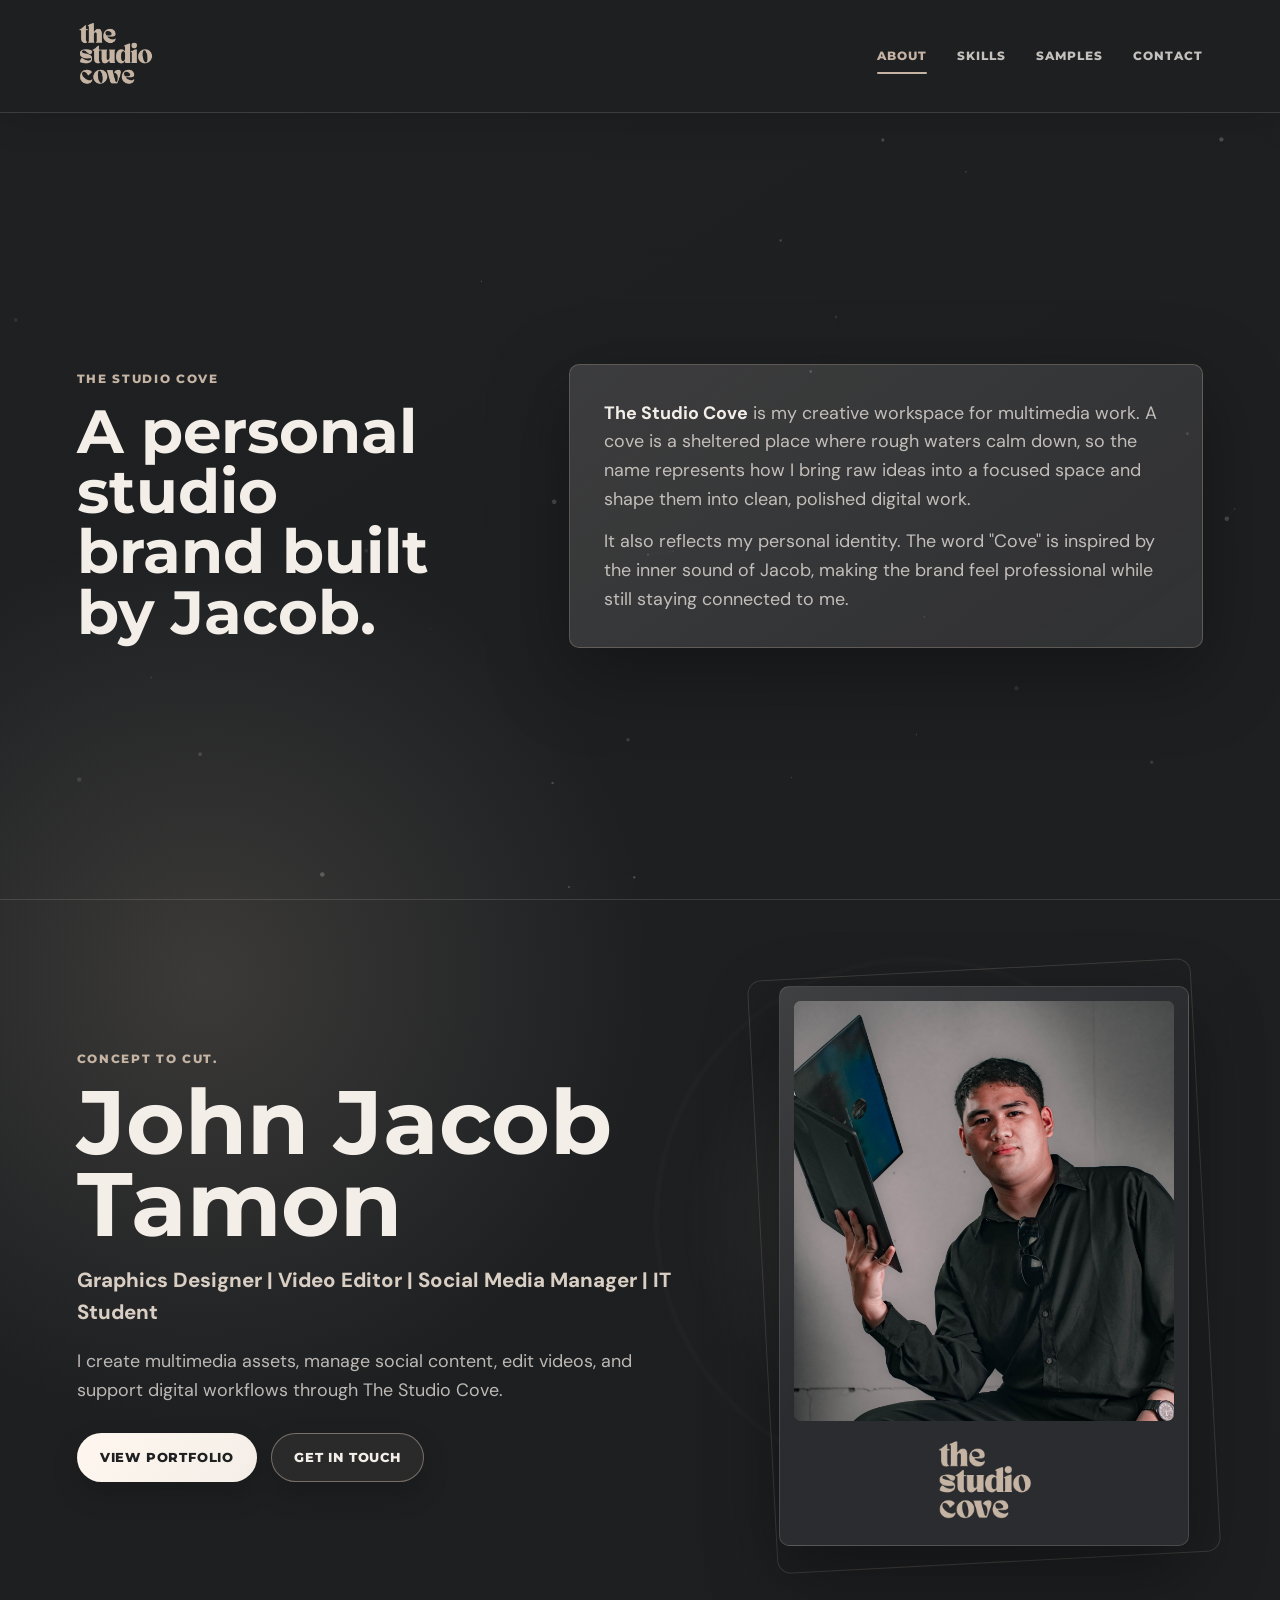
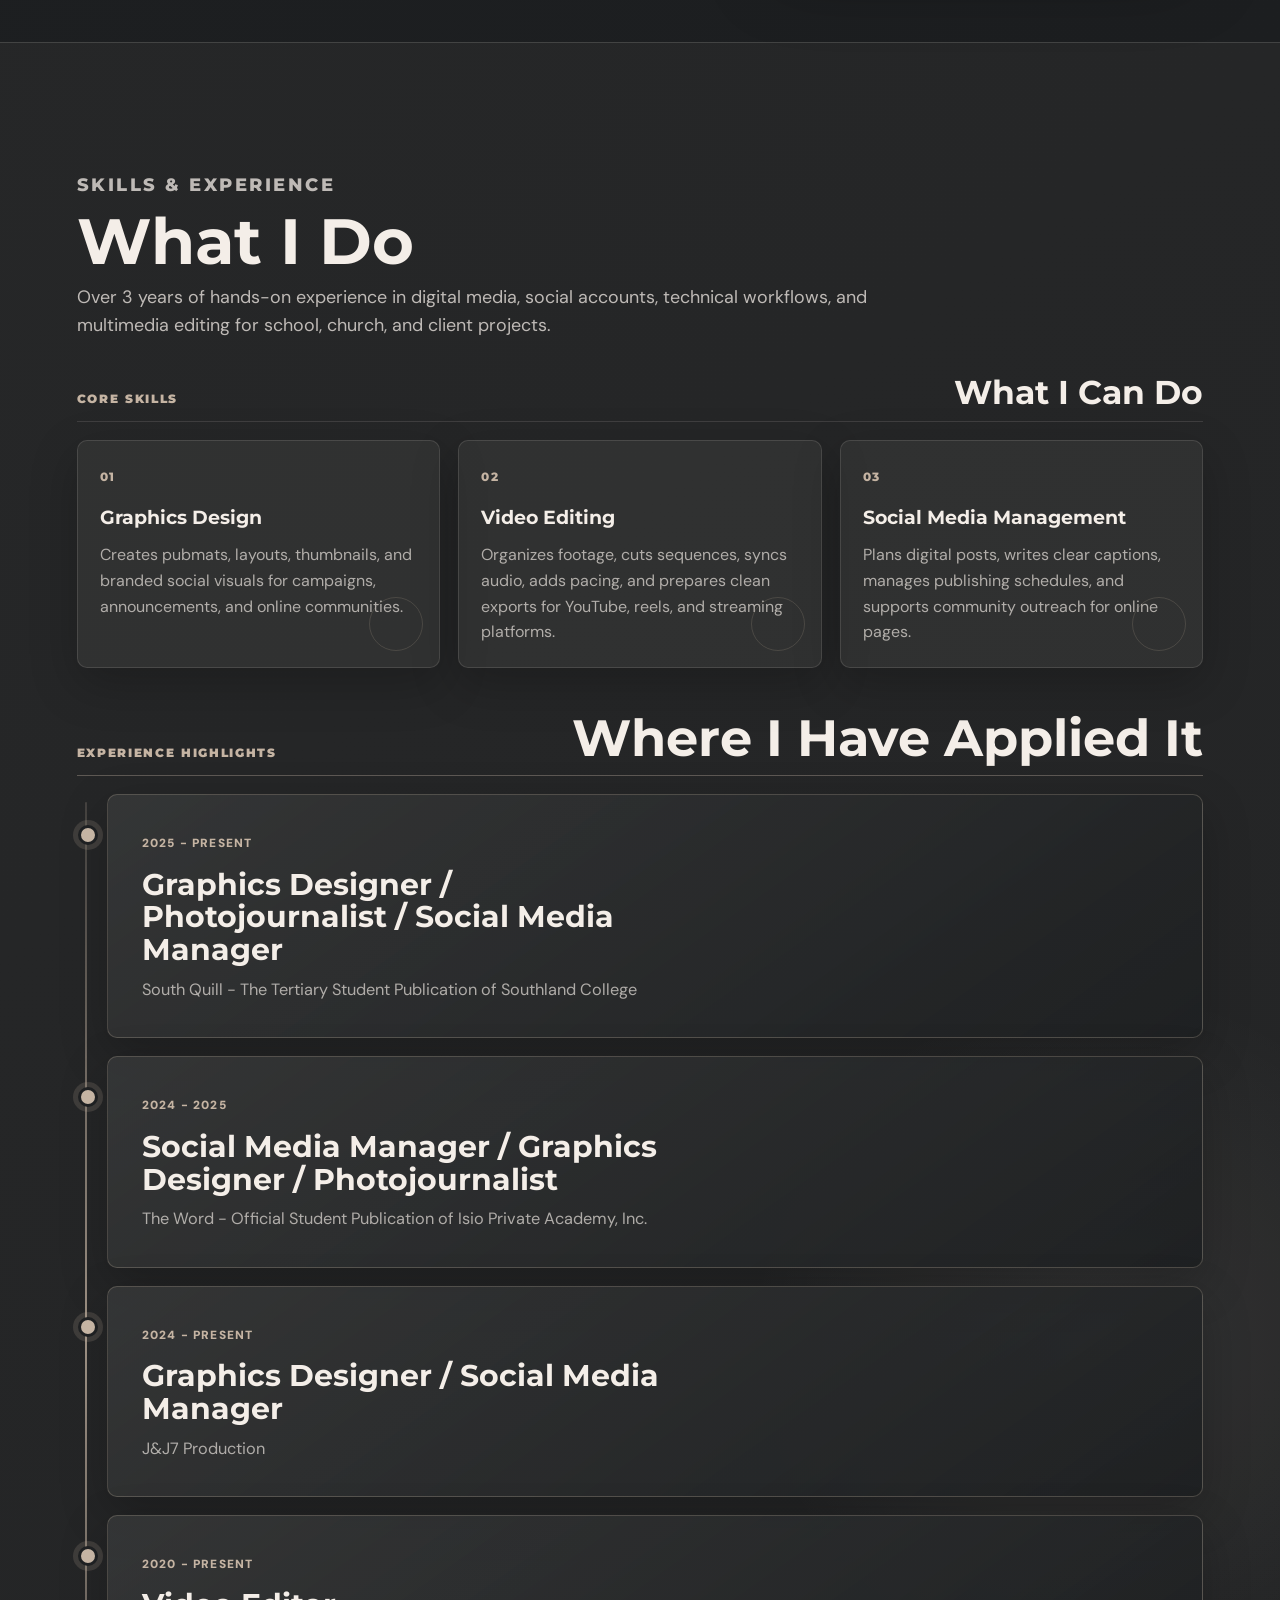
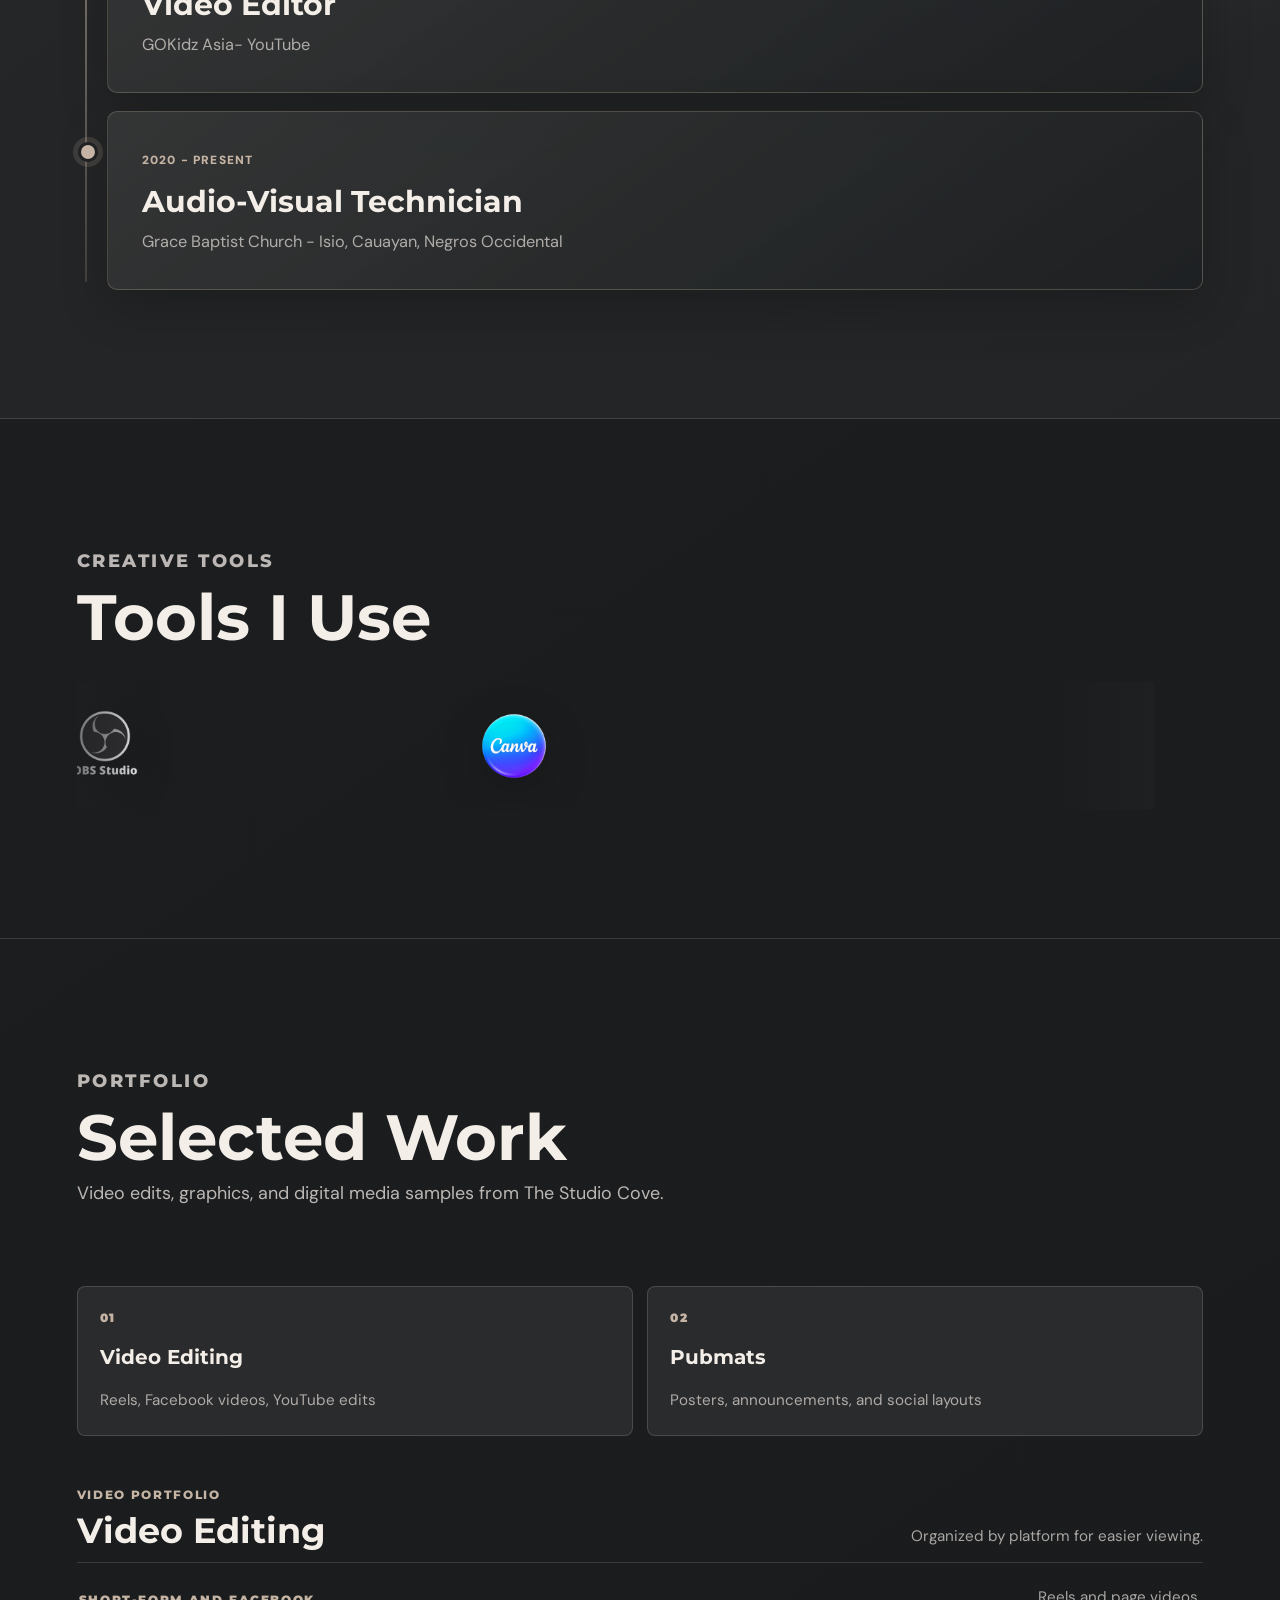
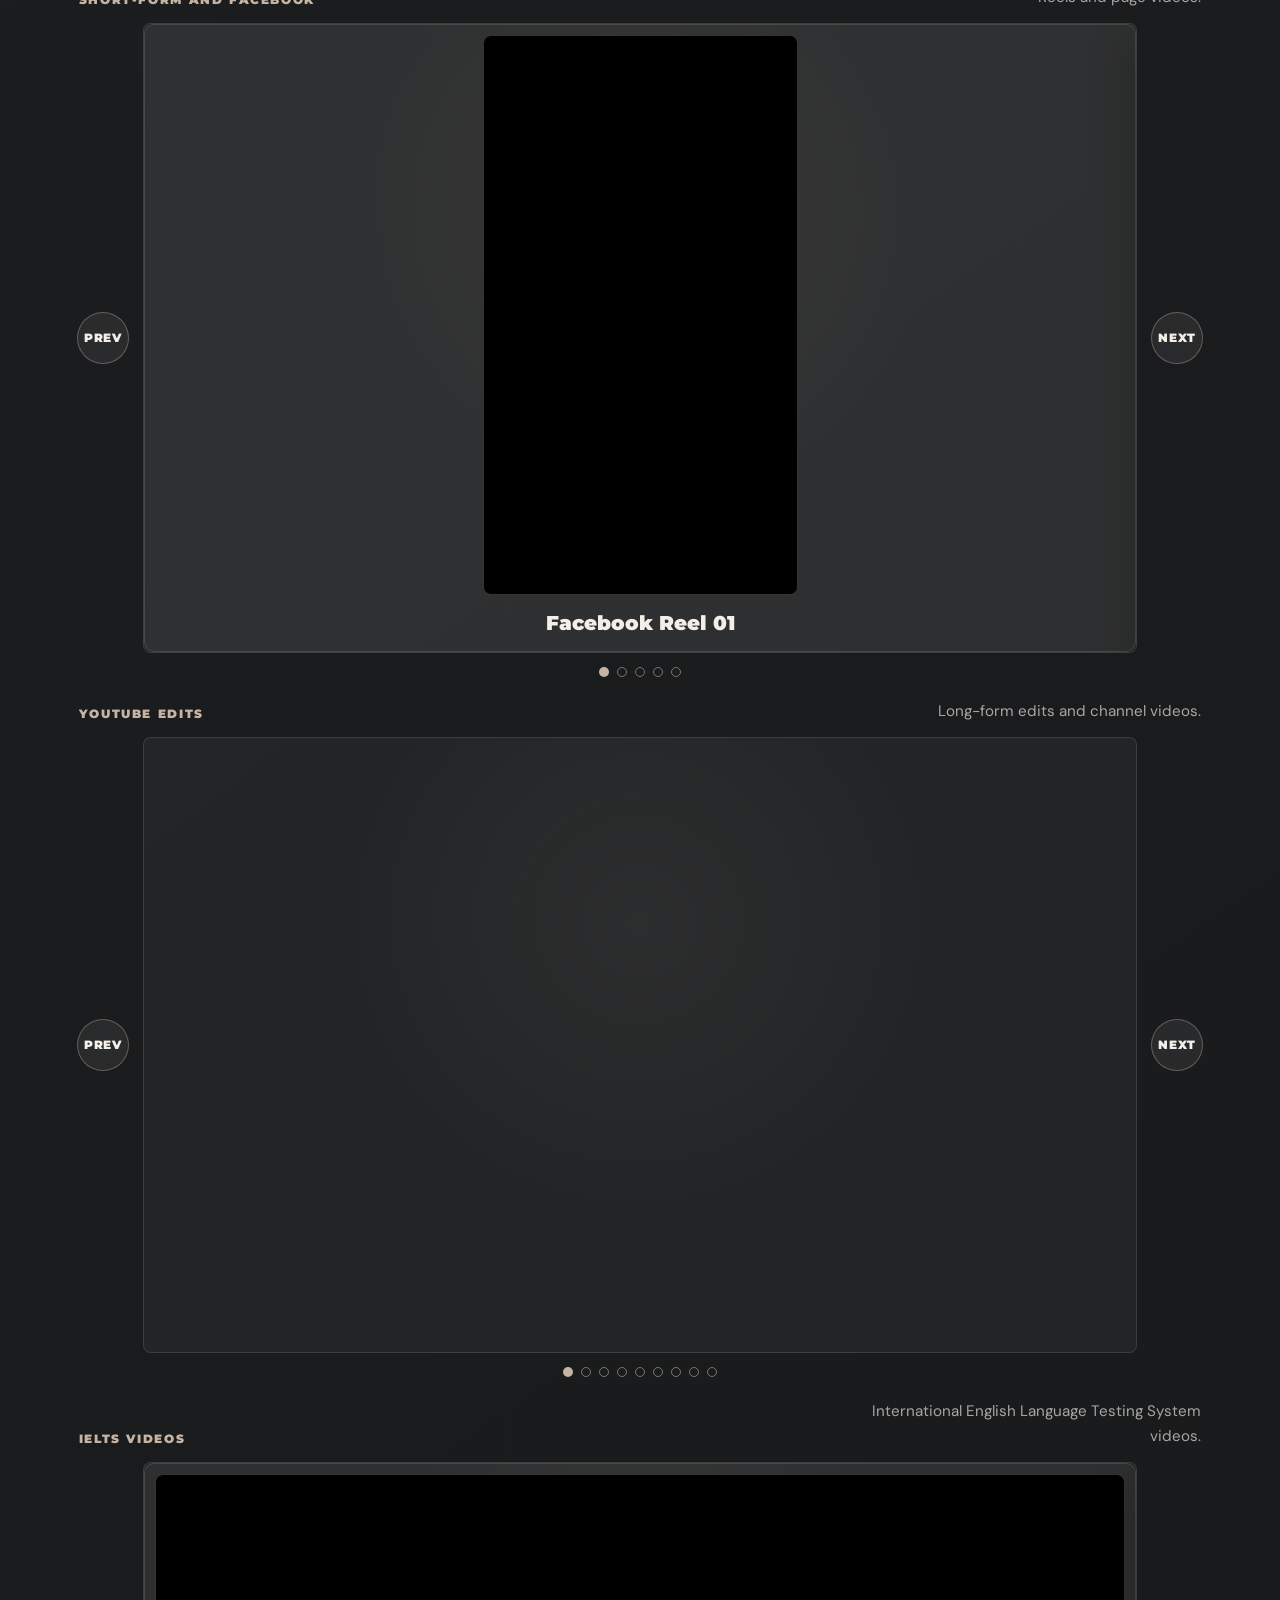
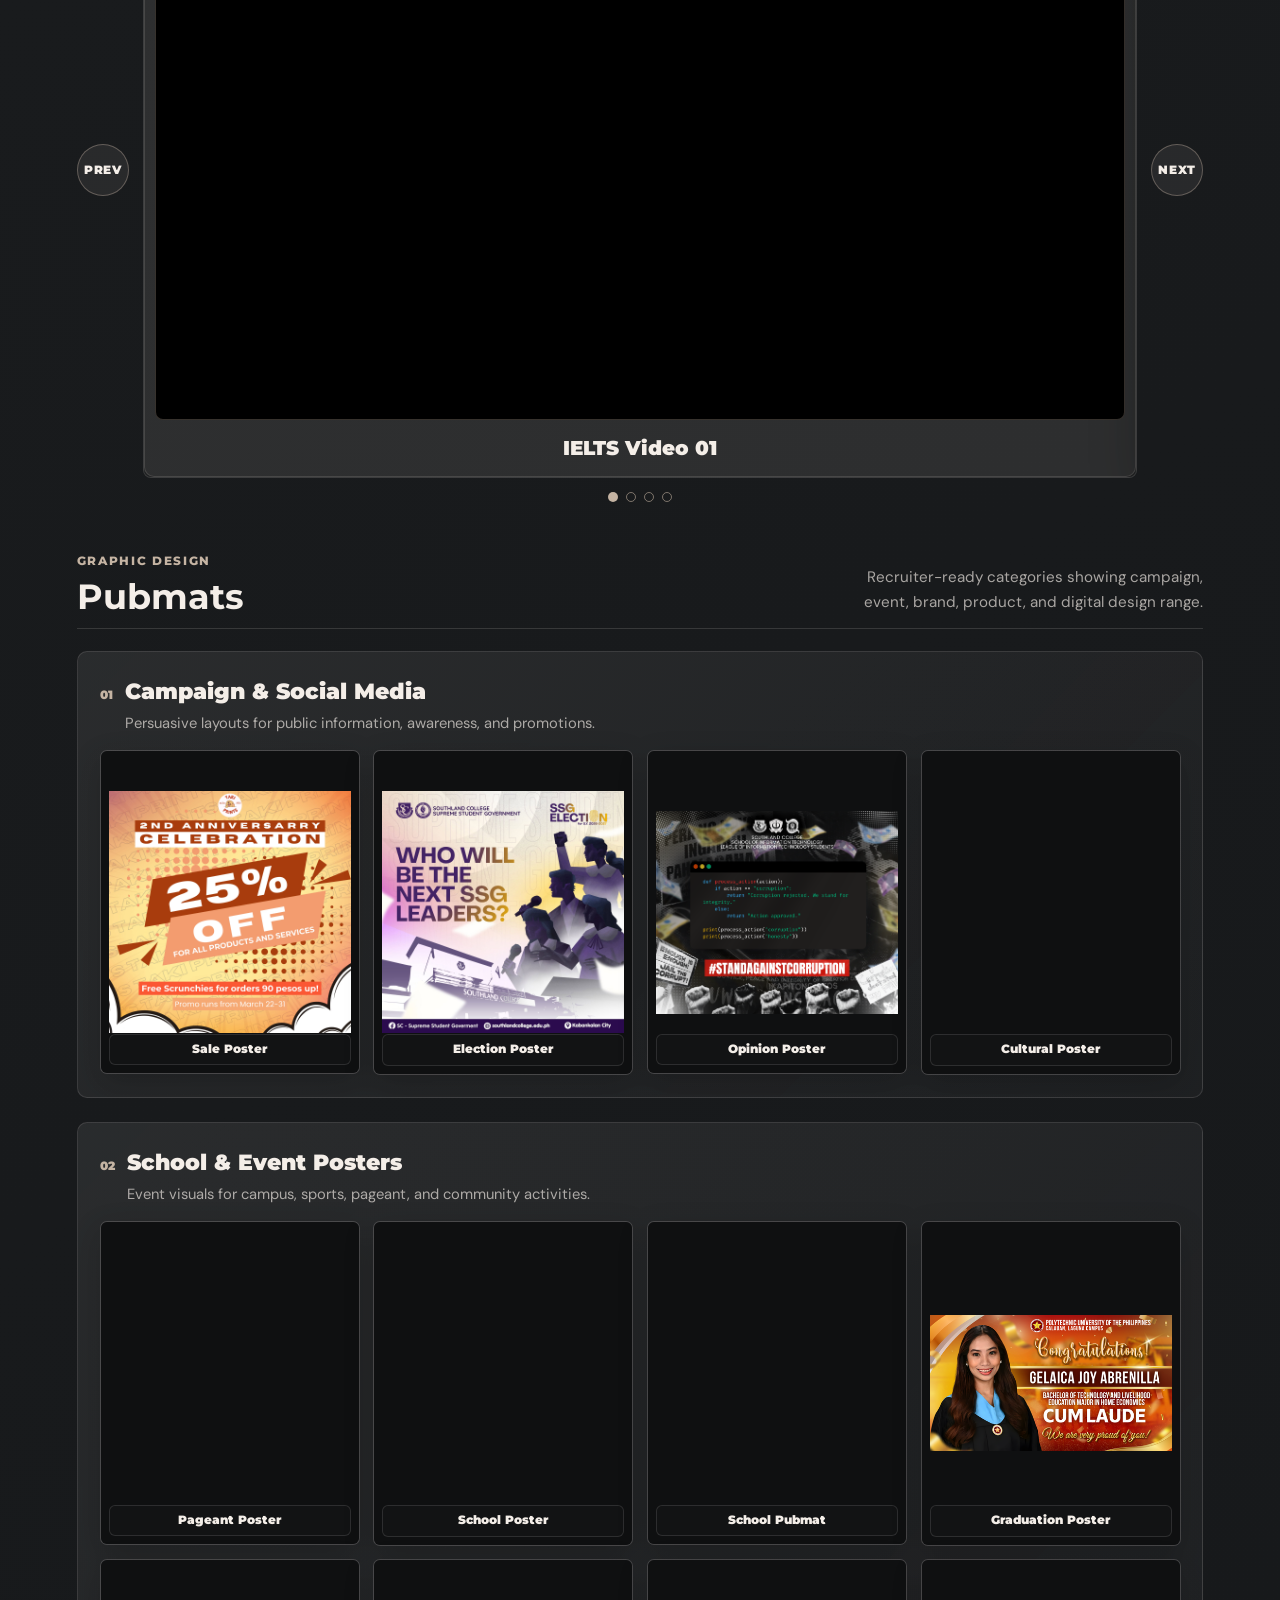
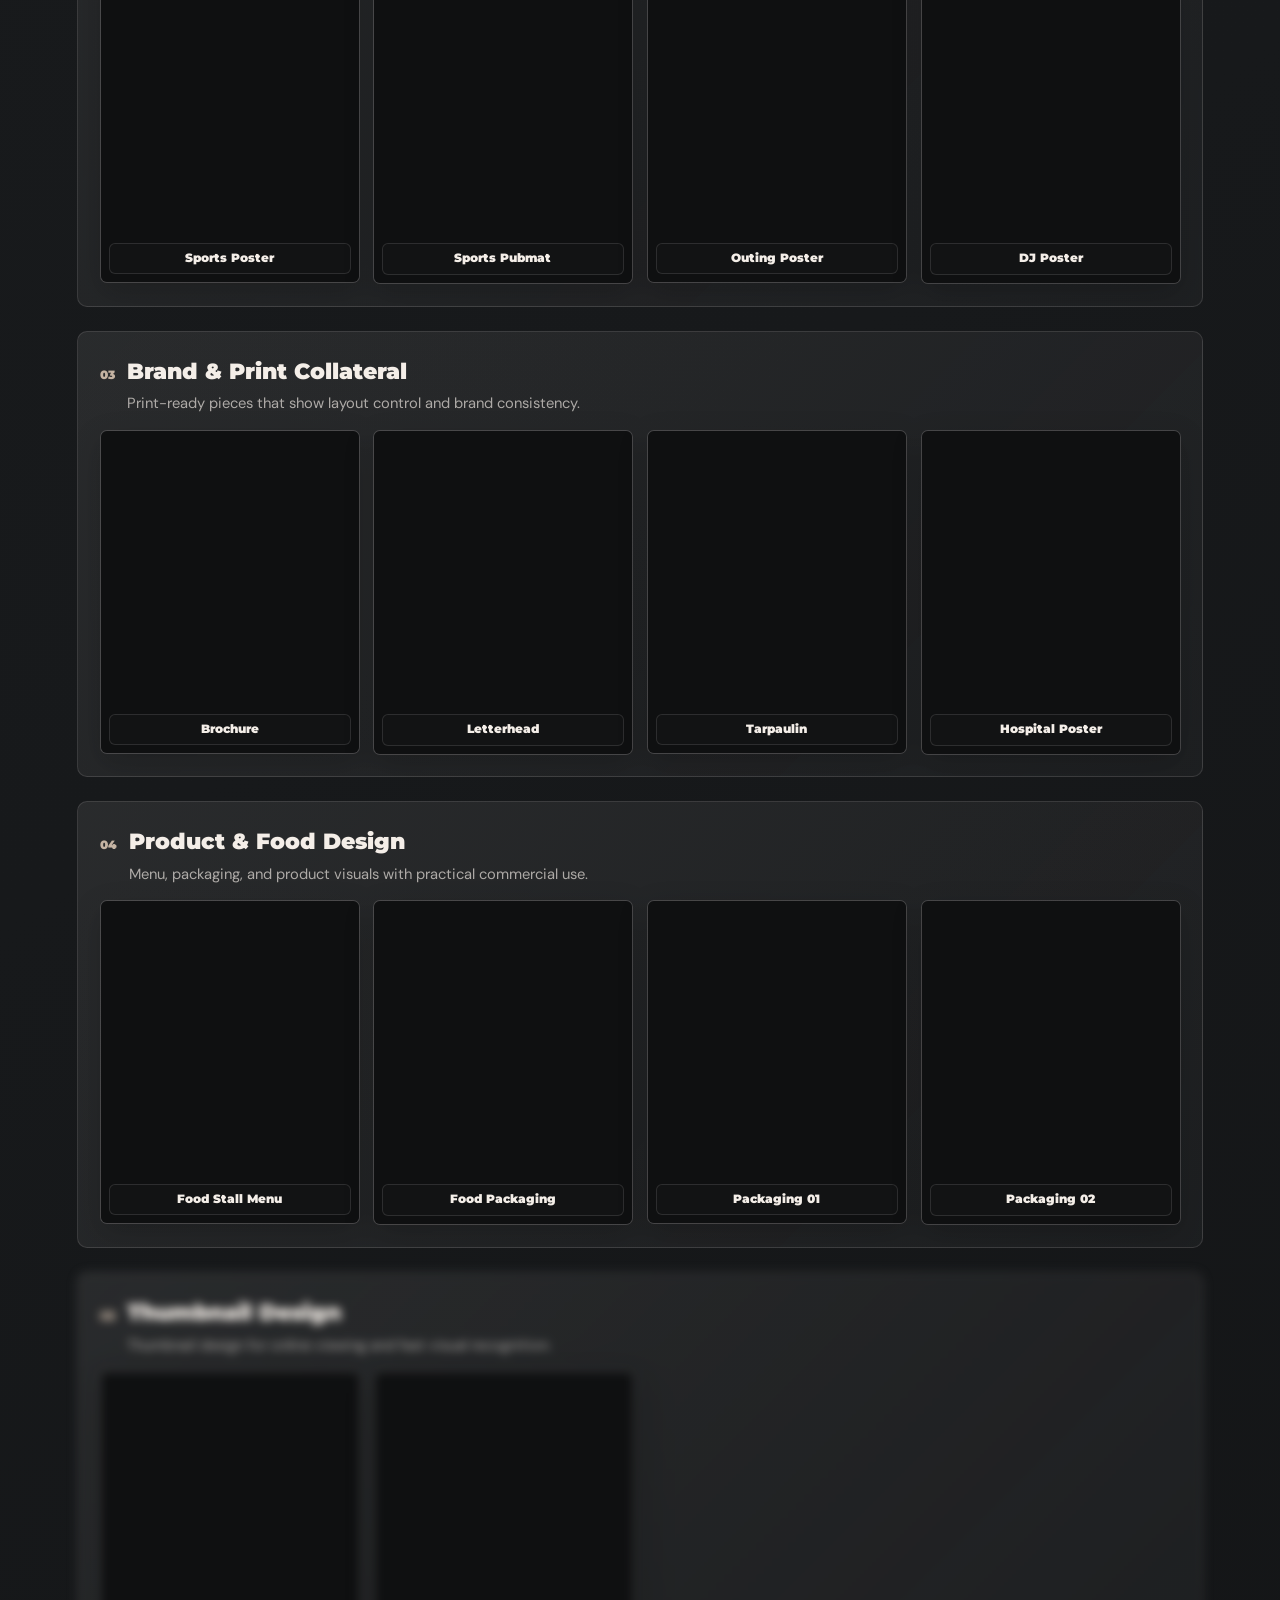
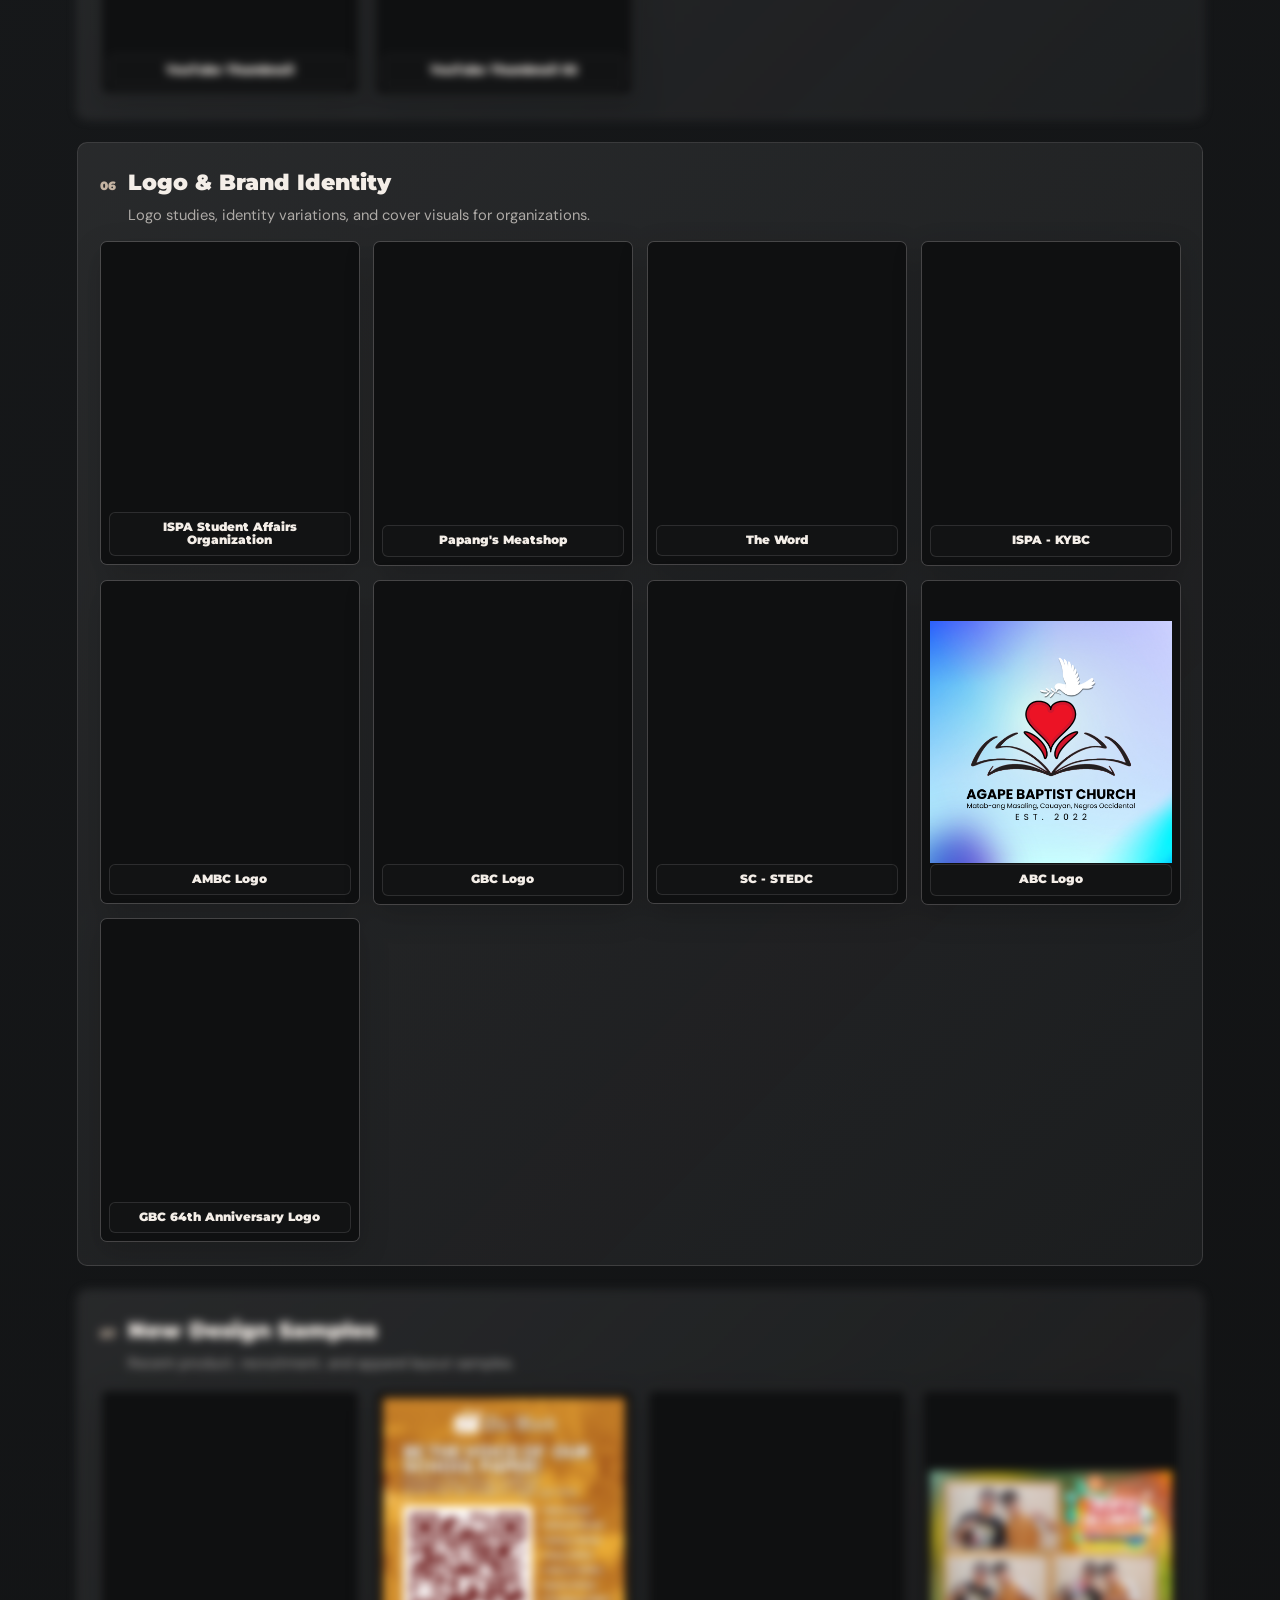
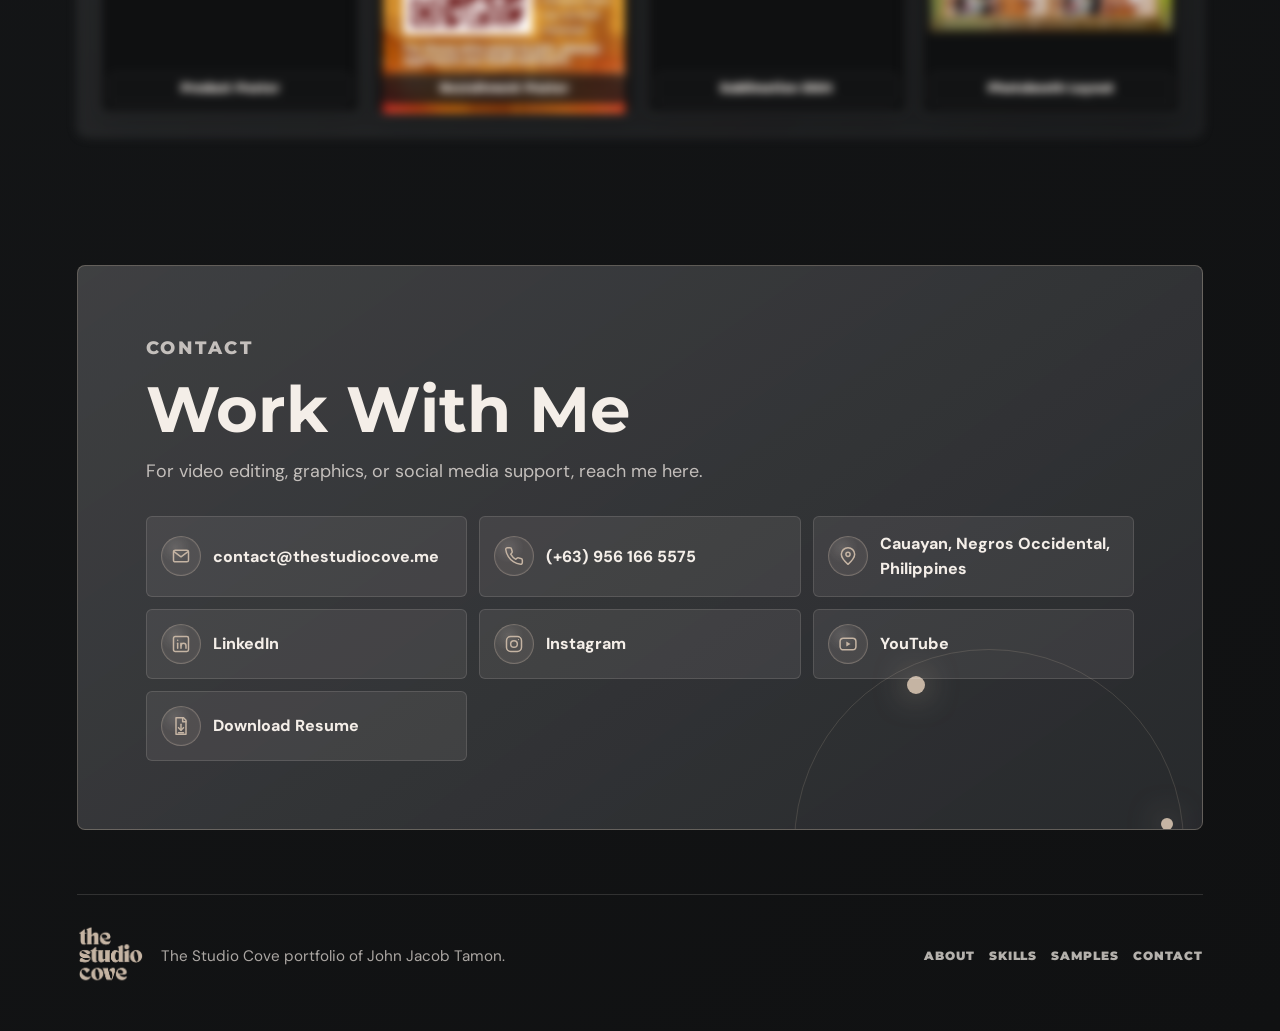
==== commit 23dd1a30: "Add responsive 404 page and image SEO" ====
--- a/index.html
+++ b/index.html
@@ -704,44 +704,44 @@
             <p data-content="contact.description">For video editing, graphics, or social media support, reach me here.</p>
             <div class="contact-grid">
                 <a href="mailto:contact@thestudiocove.me" data-content="contact.email" data-content-href="mailto:" aria-label="Email The Studio Cove">
-                    <span class="contact-icon" aria-hidden="true">
-                        <svg viewBox="0 0 24 24"><path d="M4 6h16v12H4z"></path><path d="m4 7 8 6 8-6"></path></svg>
+                    <span class="contact-icon contact-icon-email" aria-hidden="true">
+                        <svg viewBox="0 0 24 24"><rect x="3" y="5" width="18" height="14" rx="2"></rect><path d="m4 7 8 6 8-6"></path></svg>
                     </span>
                     <span class="contact-label">contact@thestudiocove.me</span>
                 </a>
                 <a href="tel:+639561665575" data-content="contact.phone" data-content-href="tel:" aria-label="Call John Jacob Tamon">
-                    <span class="contact-icon" aria-hidden="true">
-                        <svg viewBox="0 0 24 24"><path d="M22 16.9v3a2 2 0 0 1-2.2 2 19.8 19.8 0 0 1-8.6-3.1 19.5 19.5 0 0 1-6-6A19.8 19.8 0 0 1 2.1 4.2 2 2 0 0 1 4.1 2h3a2 2 0 0 1 2 1.7c.1 1 .4 1.9.7 2.8a2 2 0 0 1-.4 2.1L8.1 9.9a16 16 0 0 0 6 6l1.3-1.3a2 2 0 0 1 2.1-.4c.9.3 1.8.6 2.8.7a2 2 0 0 1 1.7 2z"></path></svg>
+                    <span class="contact-icon contact-icon-phone" aria-hidden="true">
+                        <svg viewBox="0 0 24 24"><path d="M22 16.9v3a2 2 0 0 1-2.2 2 19.8 19.8 0 0 1-8.6-3.1 19.5 19.5 0 0 1-6-6 19.8 19.8 0 0 1-3.1-8.6A2 2 0 0 1 4.1 2h3a2 2 0 0 1 2 1.7c.1.9.3 1.8.7 2.7a2 2 0 0 1-.5 2.1L8 9.8a16 16 0 0 0 6.2 6.2l1.3-1.3a2 2 0 0 1 2.1-.5c.9.4 1.8.6 2.7.7a2 2 0 0 1 1.7 2Z"></path></svg>
                     </span>
                     <span class="contact-label">(+63) 956 166 5575</span>
                 </a>
                 <span data-content="contact.location">
-                    <span class="contact-icon" aria-hidden="true">
-                        <svg viewBox="0 0 24 24"><path d="M12 21s7-4.4 7-11a7 7 0 0 0-14 0c0 6.6 7 11 7 11z"></path><circle cx="12" cy="10" r="2.5"></circle></svg>
+                    <span class="contact-icon contact-icon-location" aria-hidden="true">
+                        <svg viewBox="0 0 24 24"><path d="M20 10c0 5-8 12-8 12S4 15 4 10a8 8 0 1 1 16 0Z"></path><circle cx="12" cy="10" r="2.5"></circle></svg>
                     </span>
                     <span class="contact-label">Cauayan, Negros Occidental, Philippines</span>
                 </span>
                 <a href="https://www.linkedin.com/in/jhnxcb" target="_blank" rel="me noopener noreferrer" aria-label="Open John Jacob Tamon's LinkedIn profile">
-                    <span class="contact-icon" aria-hidden="true">
-                        <svg viewBox="0 0 24 24"><path d="M6.5 10v8"></path><path d="M6.5 6v.1"></path><path d="M11 18v-8"></path><path d="M11 13.5c0-2.2 1.2-3.5 3.1-3.5 1.8 0 3.4 1.1 3.4 3.8V18"></path><path d="M3 3h18v18H3z"></path></svg>
+                    <span class="contact-icon contact-icon-linkedin" aria-hidden="true">
+                        <svg viewBox="0 0 24 24"><rect x="3" y="3" width="18" height="18" rx="2"></rect><path d="M8 11v6"></path><path d="M8 7.5v.01"></path><path d="M12 17v-6"></path><path d="M12 14a3 3 0 0 1 6 0v3"></path></svg>
                     </span>
                     <span class="contact-label">LinkedIn</span>
                 </a>
                 <a href="https://www.instagram.com/the.studiocove_/" target="_blank" rel="me noopener noreferrer" aria-label="Open The Studio Cove Instagram profile">
-                    <span class="contact-icon" aria-hidden="true">
-                        <svg viewBox="0 0 24 24"><rect x="4" y="4" width="16" height="16" rx="5"></rect><circle cx="12" cy="12" r="3.5"></circle><path d="M17 7.1v.1"></path></svg>
+                    <span class="contact-icon contact-icon-instagram" aria-hidden="true">
+                        <svg viewBox="0 0 24 24"><rect x="3" y="3" width="18" height="18" rx="5"></rect><circle cx="12" cy="12" r="4"></circle><circle class="icon-dot" cx="17.4" cy="6.7" r="0.7"></circle></svg>
                     </span>
                     <span class="contact-label">Instagram</span>
                 </a>
                 <a href="https://www.youtube.com/@jhnxcb_" target="_blank" rel="me noopener noreferrer" aria-label="Open John Jacob Tamon's YouTube channel">
-                    <span class="contact-icon" aria-hidden="true">
-                        <svg viewBox="0 0 24 24"><path d="M22 12s0-4-1-5-2-2c-5-1-9-1-14 0-1 0-2 1-2 2-1 1-1 5-1 5s0 4 1 5c0 1 1 2 2 2 5 1 9 1 14 0 1 0 2-1 2-2 1-1 1-5 1-5z"></path><path d="m10 9 5 3-5 3z"></path></svg>
+                    <span class="contact-icon contact-icon-youtube" aria-hidden="true">
+                        <svg viewBox="0 0 24 24"><rect x="2.5" y="5" width="19" height="14" rx="4"></rect><path class="icon-fill" d="m10 9 5 3-5 3Z"></path></svg>
                     </span>
                     <span class="contact-label">YouTube</span>
                 </a>
                 <a href="https://docs.google.com/document/d/1MElLhYjIzHR-QHp0Dn2jjxaBNIR13qNP/export?format=docx" aria-label="Download resume">
-                    <span class="contact-icon" aria-hidden="true">
-                        <svg viewBox="0 0 24 24"><path d="M6 2h9l3 3v17H6z"></path><path d="M14 2v5h4"></path><path d="M12 11v6"></path><path d="m9.5 14.5 2.5 2.5 2.5-2.5"></path></svg>
+                    <span class="contact-icon contact-icon-resume" aria-hidden="true">
+                        <svg viewBox="0 0 24 24"><path d="M6 2h9l3 3v17H6Z"></path><path d="M14 2v5h4"></path><path d="M12 10v7"></path><path d="m9 14 3 3 3-3"></path><path d="M9 20h6"></path></svg>
                     </span>
                     <span class="contact-label">Download Resume</span>
                 </a>
--- a/style.css
+++ b/style.css
@@ -1605,20 +1605,24 @@
 
 .contact-icon {
     display: inline-flex;
-    width: 34px;
-    height: 34px;
-    flex: 0 0 34px;
+    width: 40px;
+    height: 40px;
+    flex: 0 0 40px;
     align-items: center;
     justify-content: center;
     border: 1px solid rgba(197, 180, 163, 0.34);
     border-radius: 999px;
-    background: rgba(197, 180, 163, 0.12);
+    background:
+        radial-gradient(circle at 35% 28%, rgba(244, 238, 232, 0.12), transparent 42%),
+        rgba(197, 180, 163, 0.1);
+    box-shadow: inset 0 0 0 1px rgba(244, 238, 232, 0.025);
+    transition: transform var(--transition), border-color var(--transition), background var(--transition), box-shadow var(--transition);
 }
 
 .contact-icon svg {
     display: block;
-    width: 18px;
-    height: 18px;
+    width: 20px;
+    height: 20px;
     fill: none;
     stroke: var(--sage);
     stroke-linecap: round;
@@ -1626,6 +1630,16 @@
     stroke-width: 1.8;
 }
 
+.contact-icon .icon-fill {
+    fill: var(--sage);
+    stroke: none;
+}
+
+.contact-icon .icon-dot {
+    fill: var(--sage);
+    stroke: none;
+}
+
 .contact-label {
     min-width: 0;
     overflow-wrap: anywhere;
@@ -1637,7 +1651,11 @@
 
 .contact-grid > a:hover .contact-icon {
     border-color: rgba(197, 180, 163, 0.74);
-    background: rgba(197, 180, 163, 0.18);
+    background:
+        radial-gradient(circle at 35% 28%, rgba(244, 238, 232, 0.2), transparent 42%),
+        rgba(197, 180, 163, 0.18);
+    box-shadow: 0 8px 22px rgba(0, 0, 0, 0.18), inset 0 0 0 1px rgba(244, 238, 232, 0.045);
+    transform: translateY(-2px) scale(1.04);
 }
 
 .site-footer {
@@ -2028,3 +2046,386 @@
         justify-content: flex-start;
     }
 }
+
+/* 404 page */
+.error-page {
+    display: flex;
+    min-height: 100svh;
+    flex-direction: column;
+}
+
+.error-navbar {
+    position: relative;
+    min-height: 82px;
+    padding-block: 10px;
+}
+
+.error-navbar .brand-logo {
+    width: 62px;
+    height: 62px;
+}
+
+.error-main {
+    display: grid;
+    flex: 1;
+    place-items: center;
+}
+
+.error-layout {
+    position: relative;
+    display: grid;
+    width: min(100%, var(--content-max));
+    min-height: calc(100svh - 173px);
+    grid-template-columns: minmax(0, 1.05fr) minmax(320px, 0.75fr);
+    gap: clamp(36px, 6vw, 96px);
+    align-items: center;
+    margin-inline: auto;
+    padding: clamp(24px, 4vh, 44px) clamp(20px, 6vw, 88px);
+}
+
+.error-copy {
+    position: relative;
+    z-index: 1;
+}
+
+.error-code {
+    margin-top: clamp(12px, 2vh, 20px);
+    color: transparent;
+    font-family: "Montserrat", "DM Sans", "Segoe UI", Arial, sans-serif;
+    font-size: clamp(6.2rem, 12vw, 10.5rem);
+    font-weight: 900;
+    letter-spacing: -0.09em;
+    line-height: 0.7;
+    -webkit-text-stroke: 1px rgba(197, 180, 163, 0.78);
+    text-shadow: 0 28px 80px rgba(0, 0, 0, 0.3);
+}
+
+.error-art.error-art-mobile {
+    display: none;
+}
+
+.error-copy h1 {
+    max-width: 760px;
+    margin-top: clamp(22px, 3vh, 34px);
+    color: var(--light);
+    font-family: "Montserrat", "DM Sans", "Segoe UI", Arial, sans-serif;
+    font-size: clamp(2.35rem, 4.2vw, 4.35rem);
+    font-weight: 800;
+    letter-spacing: -0.035em;
+    line-height: 0.98;
+    text-wrap: balance;
+}
+
+.error-message {
+    max-width: 640px;
+    margin-top: 16px;
+    color: rgba(244, 238, 232, 0.72);
+    font-size: clamp(1rem, 1.6vw, 1.14rem);
+}
+
+.btn-icon {
+    width: 18px;
+    height: 18px;
+    margin-right: 9px;
+    fill: none;
+    stroke: currentColor;
+    stroke-linecap: round;
+    stroke-linejoin: round;
+    stroke-width: 2;
+}
+
+.error-art {
+    position: relative;
+    display: grid;
+    width: min(100%, 46vh, 430px);
+    aspect-ratio: 1;
+    place-items: center;
+    justify-self: center;
+}
+
+.error-art::before {
+    position: absolute;
+    inset: 13%;
+    border-radius: 50%;
+    background: radial-gradient(circle, rgba(197, 180, 163, 0.19), rgba(197, 180, 163, 0.025) 56%, transparent 70%);
+    content: "";
+    filter: blur(1px);
+}
+
+.error-orbit {
+    position: absolute;
+    border: 1px solid rgba(197, 180, 163, 0.26);
+    border-radius: 50%;
+}
+
+.error-orbit-large {
+    inset: 2%;
+    animation: error-spin 22s linear infinite;
+}
+
+.error-orbit-large::after {
+    position: absolute;
+    top: 13%;
+    right: 11%;
+    width: 16px;
+    height: 16px;
+    border-radius: 50%;
+    background: var(--sage);
+    box-shadow: 0 0 32px rgba(197, 180, 163, 0.75);
+    content: "";
+}
+
+.error-orbit-small {
+    inset: 18%;
+    border-color: rgba(244, 238, 232, 0.13);
+    animation: error-spin 16s linear infinite reverse;
+}
+
+.error-dot {
+    position: absolute;
+    border-radius: 50%;
+    background: rgba(244, 238, 232, 0.32);
+}
+
+.error-dot-one {
+    top: 12%;
+    left: 20%;
+    width: 7px;
+    height: 7px;
+}
+
+.error-dot-two {
+    right: 5%;
+    bottom: 30%;
+    width: 4px;
+    height: 4px;
+}
+
+.error-mark {
+    position: relative;
+    display: grid;
+    width: 54%;
+    aspect-ratio: 1;
+    place-items: center;
+    border: 1px solid rgba(197, 180, 163, 0.32);
+    border-radius: 50%;
+    background: linear-gradient(145deg, rgba(244, 238, 232, 0.1), rgba(244, 238, 232, 0.025));
+    box-shadow: var(--shadow);
+    backdrop-filter: blur(12px);
+}
+
+.error-mark svg {
+    width: 54%;
+    fill: none;
+    stroke: var(--mist);
+    stroke-linecap: round;
+    stroke-linejoin: round;
+    stroke-width: 2;
+}
+
+.error-mark span {
+    position: absolute;
+    bottom: 19%;
+    color: rgba(244, 238, 232, 0.62);
+    font-family: "Montserrat", "DM Sans", "Segoe UI", Arial, sans-serif;
+    font-size: clamp(0.55rem, 1vw, 0.72rem);
+    font-weight: 800;
+    letter-spacing: 0.12em;
+    text-transform: uppercase;
+}
+
+.error-footer {
+    width: auto;
+    min-height: 90px;
+    padding-block: 12px 16px;
+}
+
+.error-footer .footer-brand img {
+    width: 52px;
+    height: 52px;
+}
+
+.error-footer-link {
+    color: rgba(244, 238, 232, 0.72);
+    font-family: "Montserrat", "DM Sans", "Segoe UI", Arial, sans-serif;
+    font-size: 0.72rem;
+    font-weight: 900;
+    letter-spacing: 0.08em;
+    text-decoration: none;
+    text-transform: uppercase;
+    transition: color var(--transition);
+}
+
+.error-footer-link:hover {
+    color: var(--sage);
+}
+
+@keyframes error-spin {
+    to {
+        transform: rotate(360deg);
+    }
+}
+
+@media (max-width: 900px) {
+    .error-layout {
+        min-height: calc(100svh - 173px);
+        grid-template-columns: 1fr;
+        isolation: isolate;
+    }
+
+    .error-status {
+        display: flex;
+        align-items: center;
+        justify-content: space-between;
+        gap: clamp(18px, 5vw, 42px);
+    }
+
+    .error-art.error-art-desktop {
+        display: none;
+    }
+
+    .error-art.error-art-mobile {
+        display: grid;
+        width: clamp(116px, 22vw, 170px);
+        flex: 0 0 clamp(116px, 22vw, 170px);
+        opacity: 1;
+    }
+
+    .error-copy {
+        max-width: 680px;
+    }
+}
+
+@media (max-width: 640px) {
+    .error-navbar {
+        min-height: 74px;
+        flex-wrap: nowrap;
+        padding-block: 8px;
+    }
+
+    .error-navbar .brand-logo {
+        width: 54px;
+        height: 54px;
+    }
+
+    .error-nav-links {
+        display: flex;
+        width: auto;
+        flex-direction: row;
+        align-items: center;
+        gap: 16px;
+        padding-top: 0;
+    }
+
+    .error-nav-links a {
+        display: inline-flex;
+        min-height: auto;
+        border: 0;
+        background: transparent;
+        font-size: 0.64rem;
+    }
+
+    .error-nav-links a:nth-child(2) {
+        display: none;
+    }
+
+    .error-layout {
+        min-height: calc(100svh - 138px);
+        padding-top: clamp(24px, 5vh, 42px);
+        padding-bottom: clamp(24px, 5vh, 42px);
+    }
+
+    .error-code {
+        margin-top: 12px;
+        font-size: clamp(5.4rem, 30vw, 7.3rem);
+    }
+
+    .error-copy h1 {
+        margin-top: 24px;
+        font-size: clamp(2.15rem, 10.5vw, 3.15rem);
+    }
+
+    .error-art.error-art-mobile {
+        width: clamp(94px, 25vw, 126px);
+        flex-basis: clamp(94px, 25vw, 126px);
+    }
+
+    .error-art-mobile .error-mark span {
+        display: none;
+    }
+
+    .error-message {
+        max-width: 34ch;
+        margin-top: 14px;
+        font-size: 0.98rem;
+    }
+
+    .error-copy .hero-actions {
+        max-width: 390px;
+        margin-top: 22px;
+        gap: 10px;
+    }
+
+    .error-copy .btn {
+        min-height: 46px;
+        padding-block: 11px;
+    }
+
+    .error-footer {
+        min-height: 64px;
+        grid-template-columns: auto 1fr;
+        gap: 12px;
+        align-items: center;
+        padding-block: 8px 10px;
+    }
+
+    .error-footer .footer-brand img {
+        width: 42px;
+        height: 42px;
+    }
+
+    .error-footer p {
+        font-size: 0.78rem;
+    }
+
+    .error-footer-link {
+        display: none;
+    }
+}
+
+@media (max-width: 390px), (max-height: 680px) {
+    .error-nav-links a:nth-child(3),
+    .error-footer p {
+        display: none;
+    }
+
+    .error-art.error-art-mobile {
+        display: grid;
+        width: clamp(86px, 24vw, 100px);
+        flex-basis: clamp(86px, 24vw, 100px);
+    }
+
+    .error-footer {
+        grid-template-columns: auto;
+    }
+
+    .error-layout {
+        min-height: calc(100svh - 138px);
+        padding-block: 20px;
+    }
+
+    .error-copy h1 {
+        font-size: clamp(1.9rem, 9.5vw, 2.55rem);
+    }
+
+    .error-code {
+        font-size: clamp(4.7rem, 26vw, 6.2rem);
+    }
+}
+
+@media (prefers-reduced-motion: reduce) {
+    .error-orbit-large,
+    .error-orbit-small {
+        animation: none;
+    }
+}
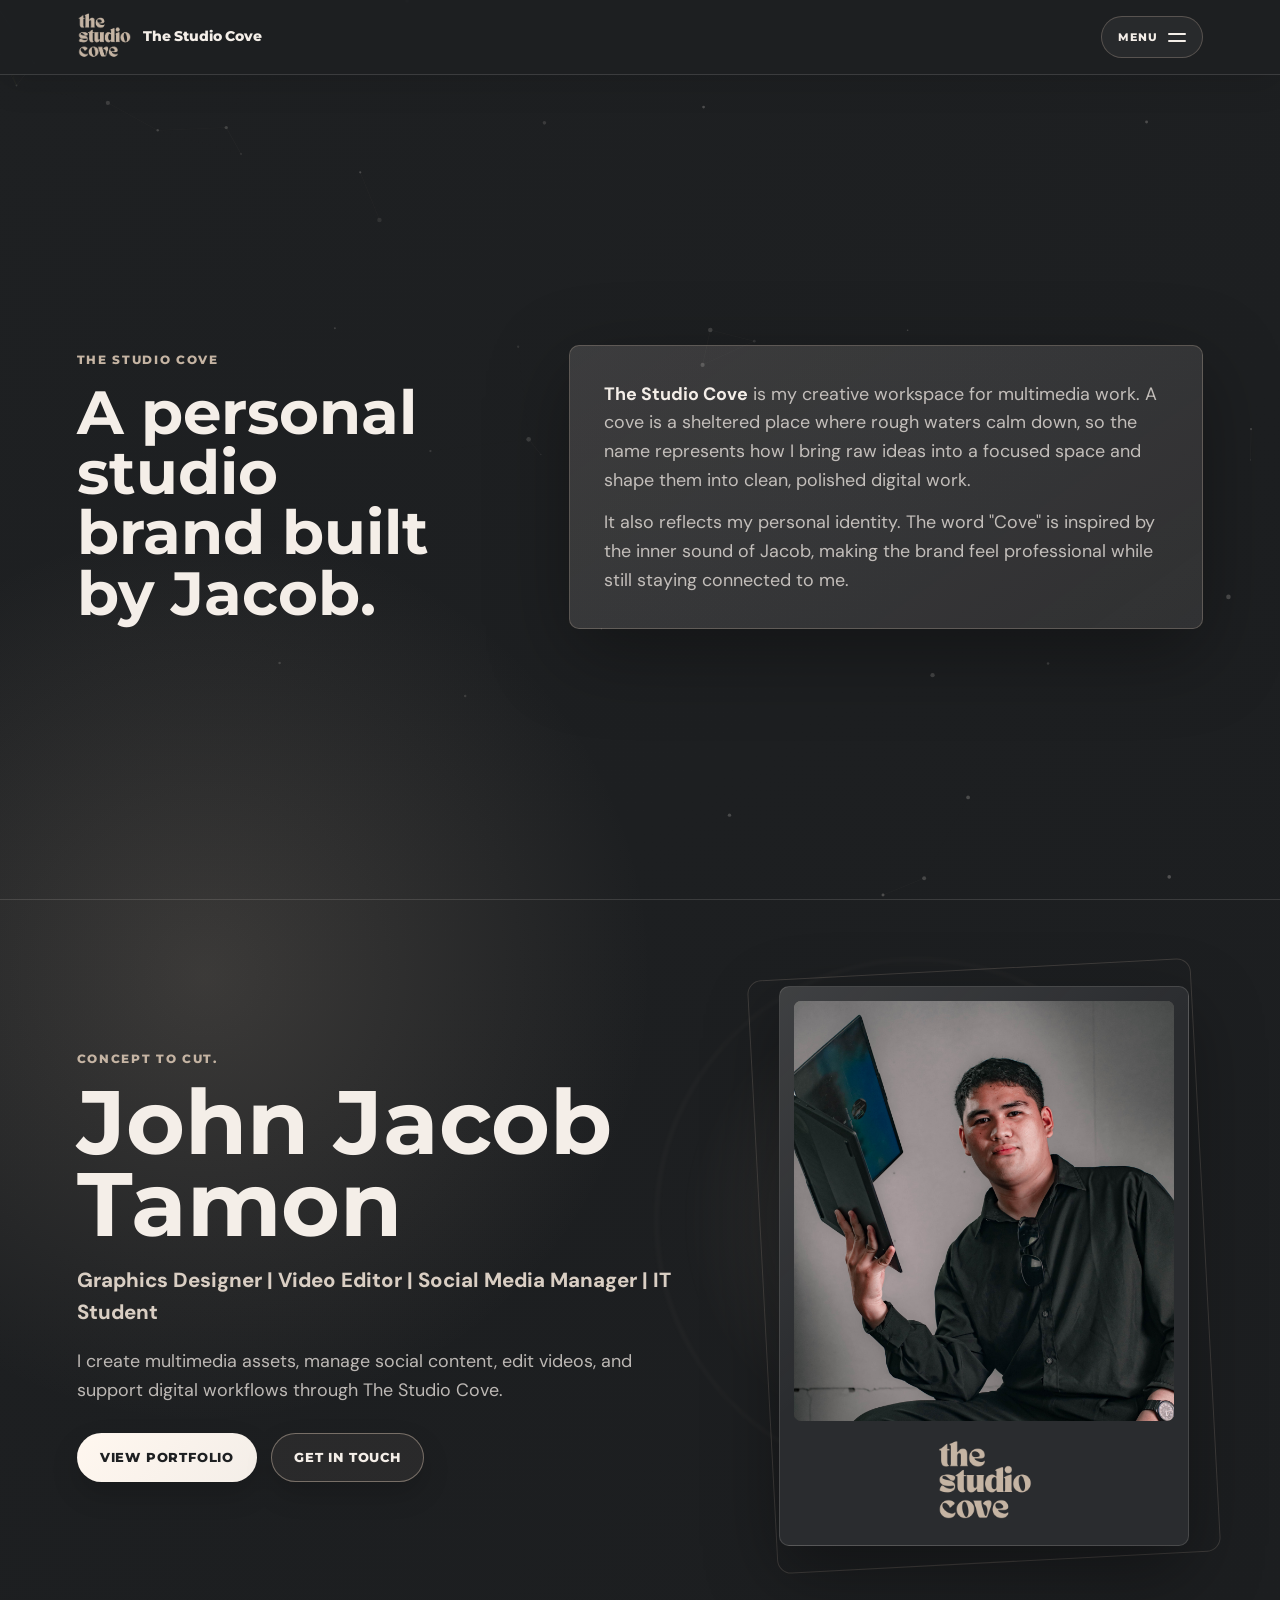
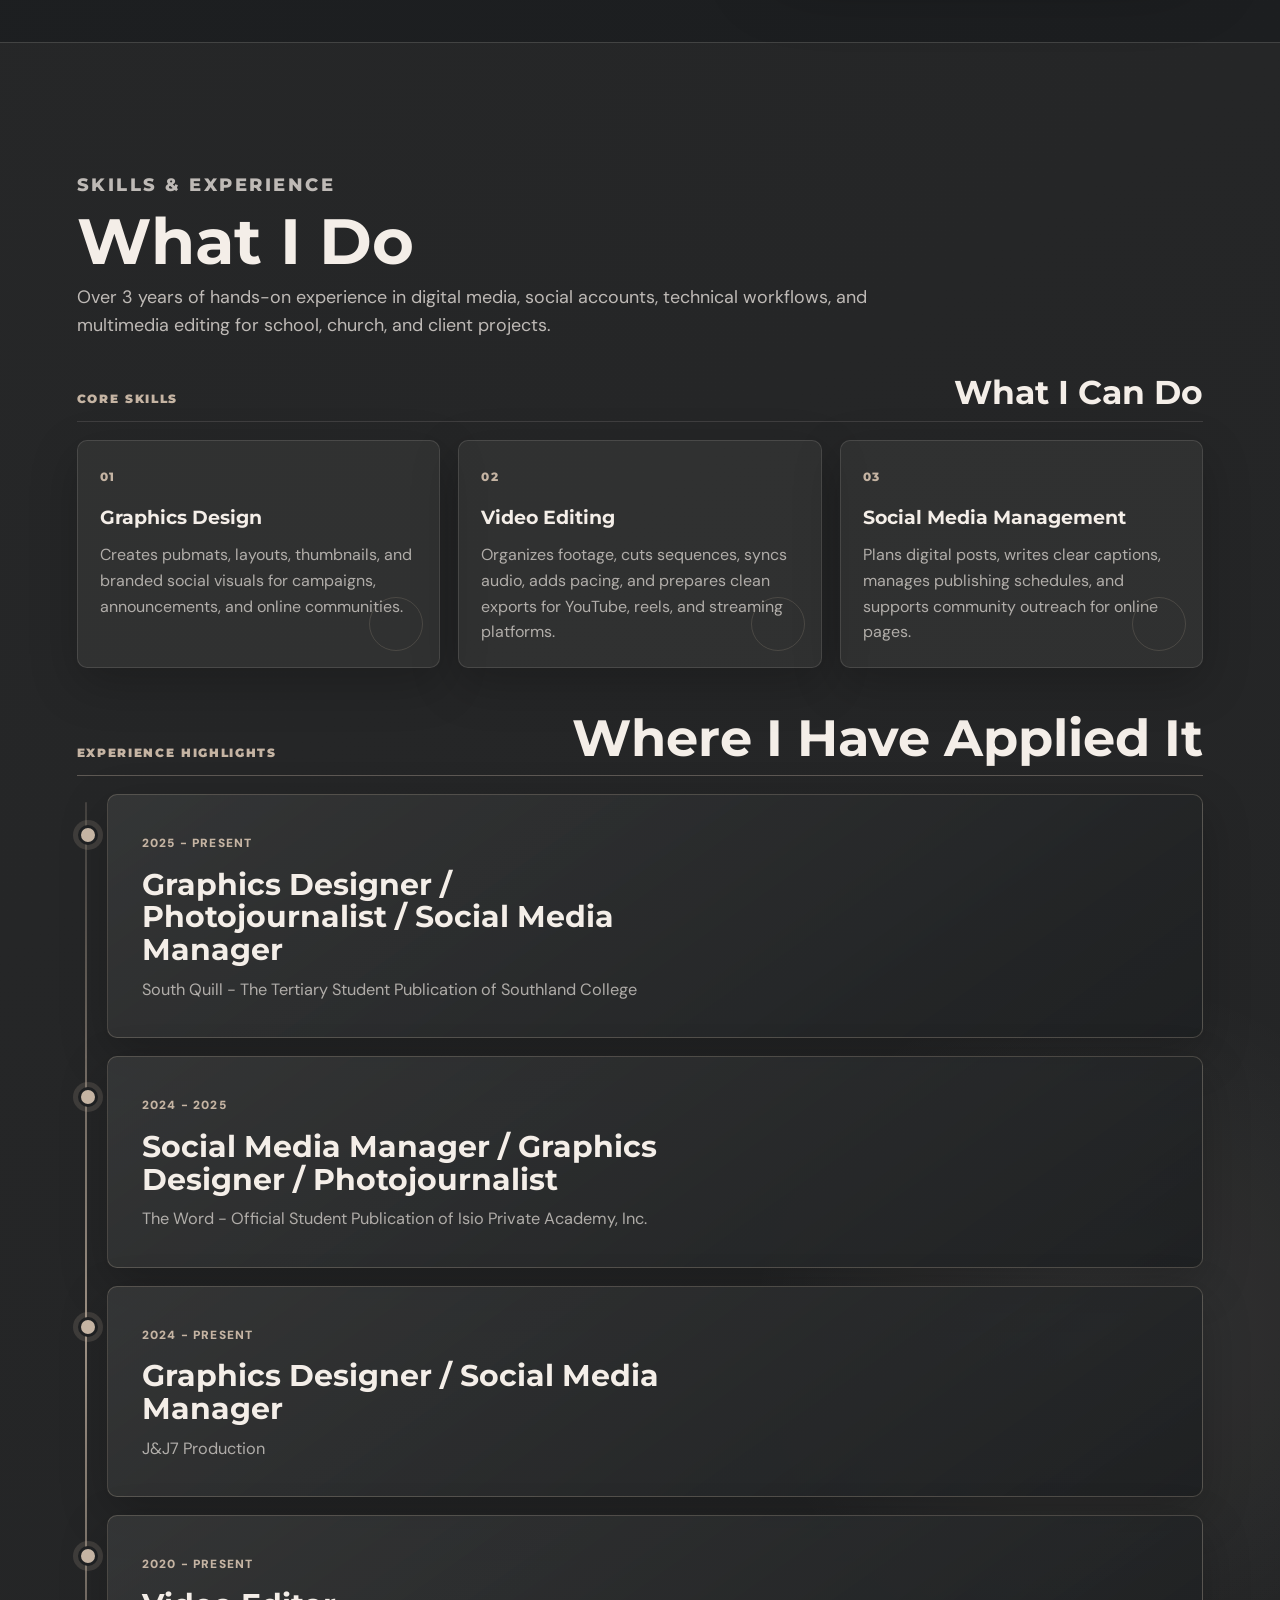
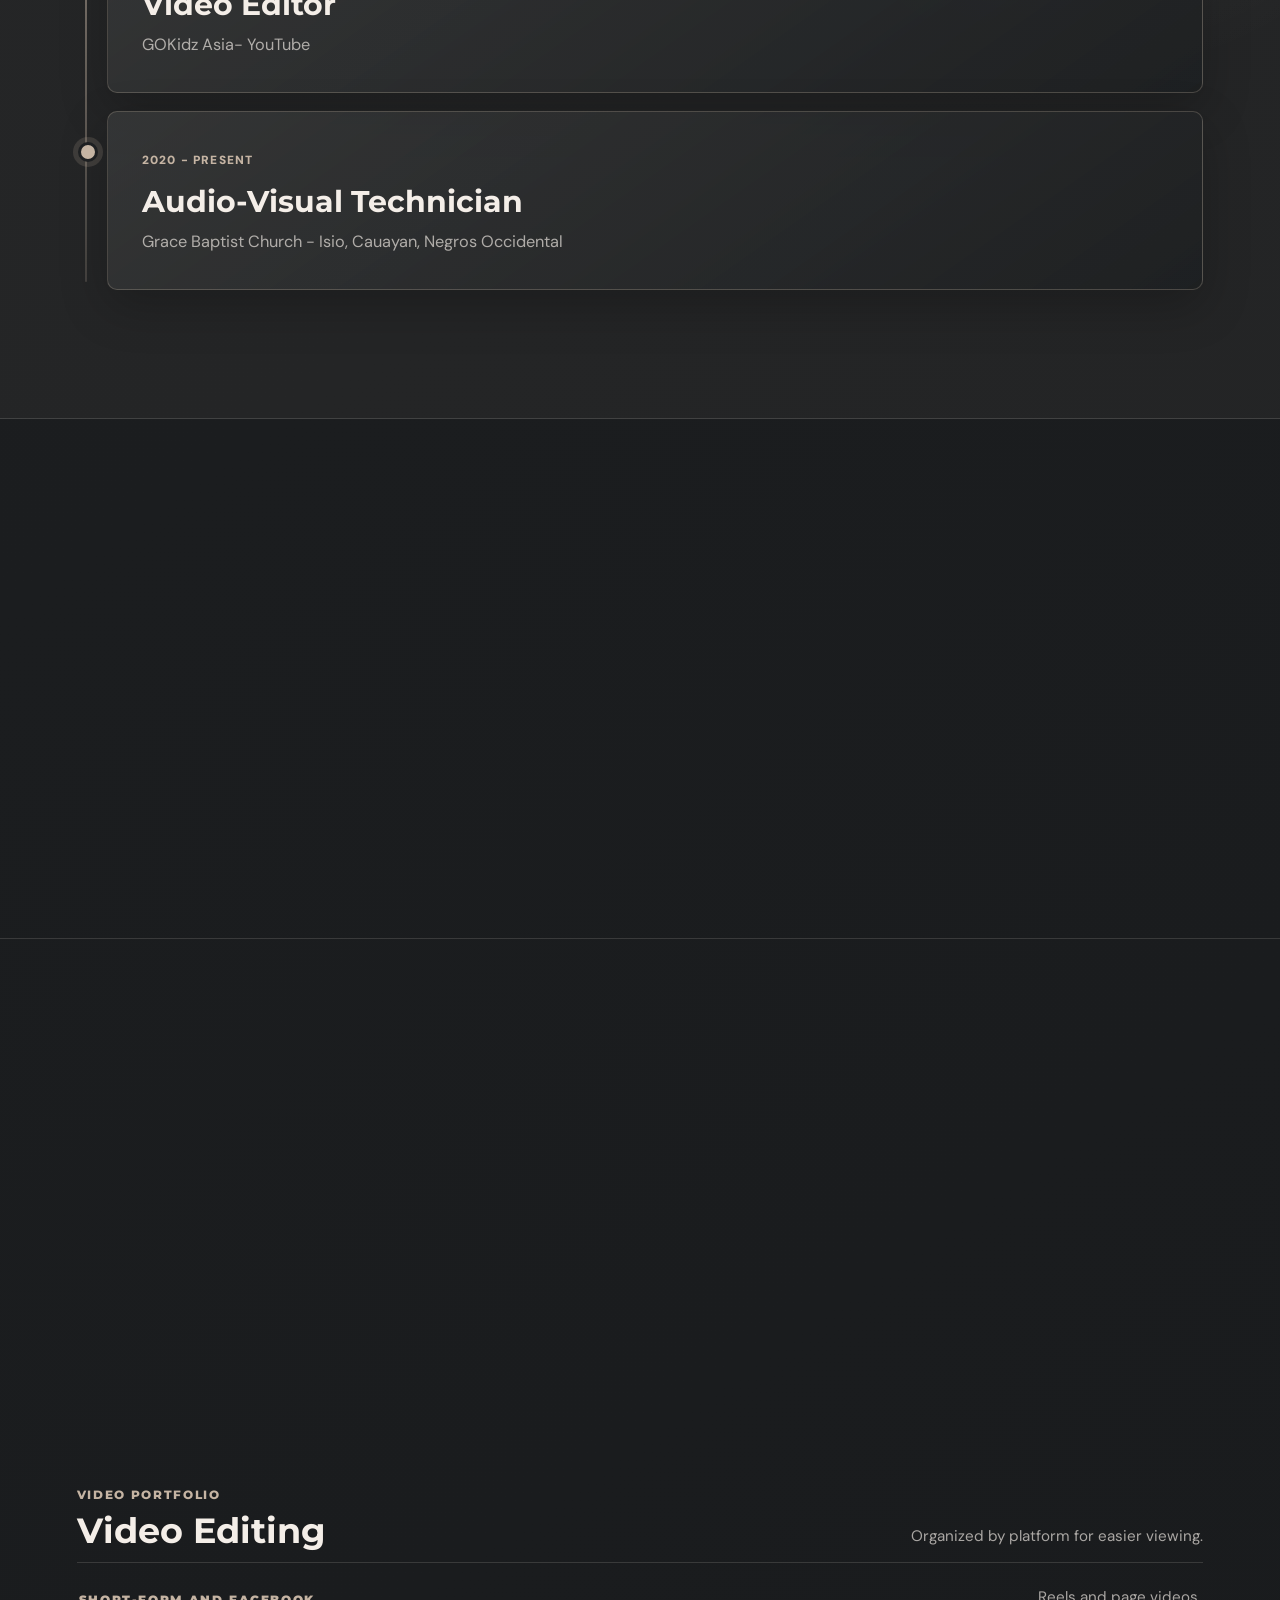
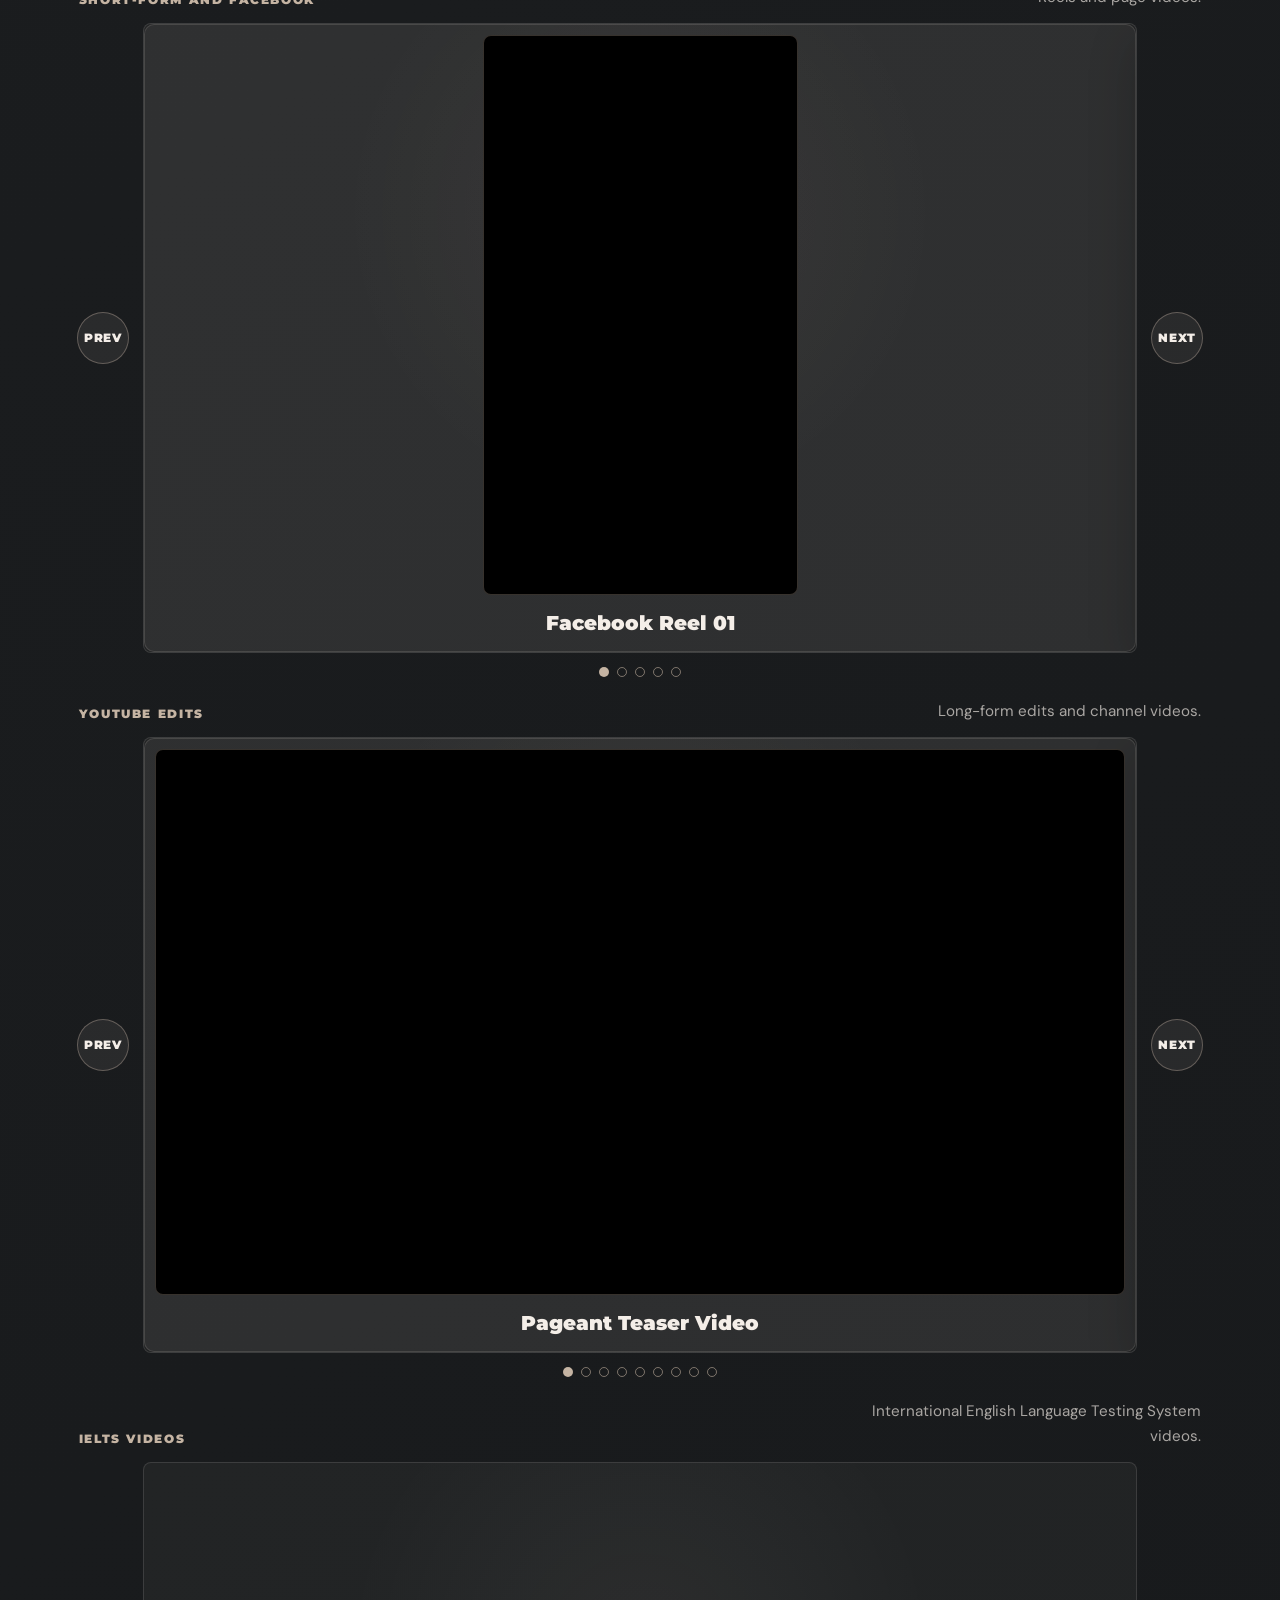
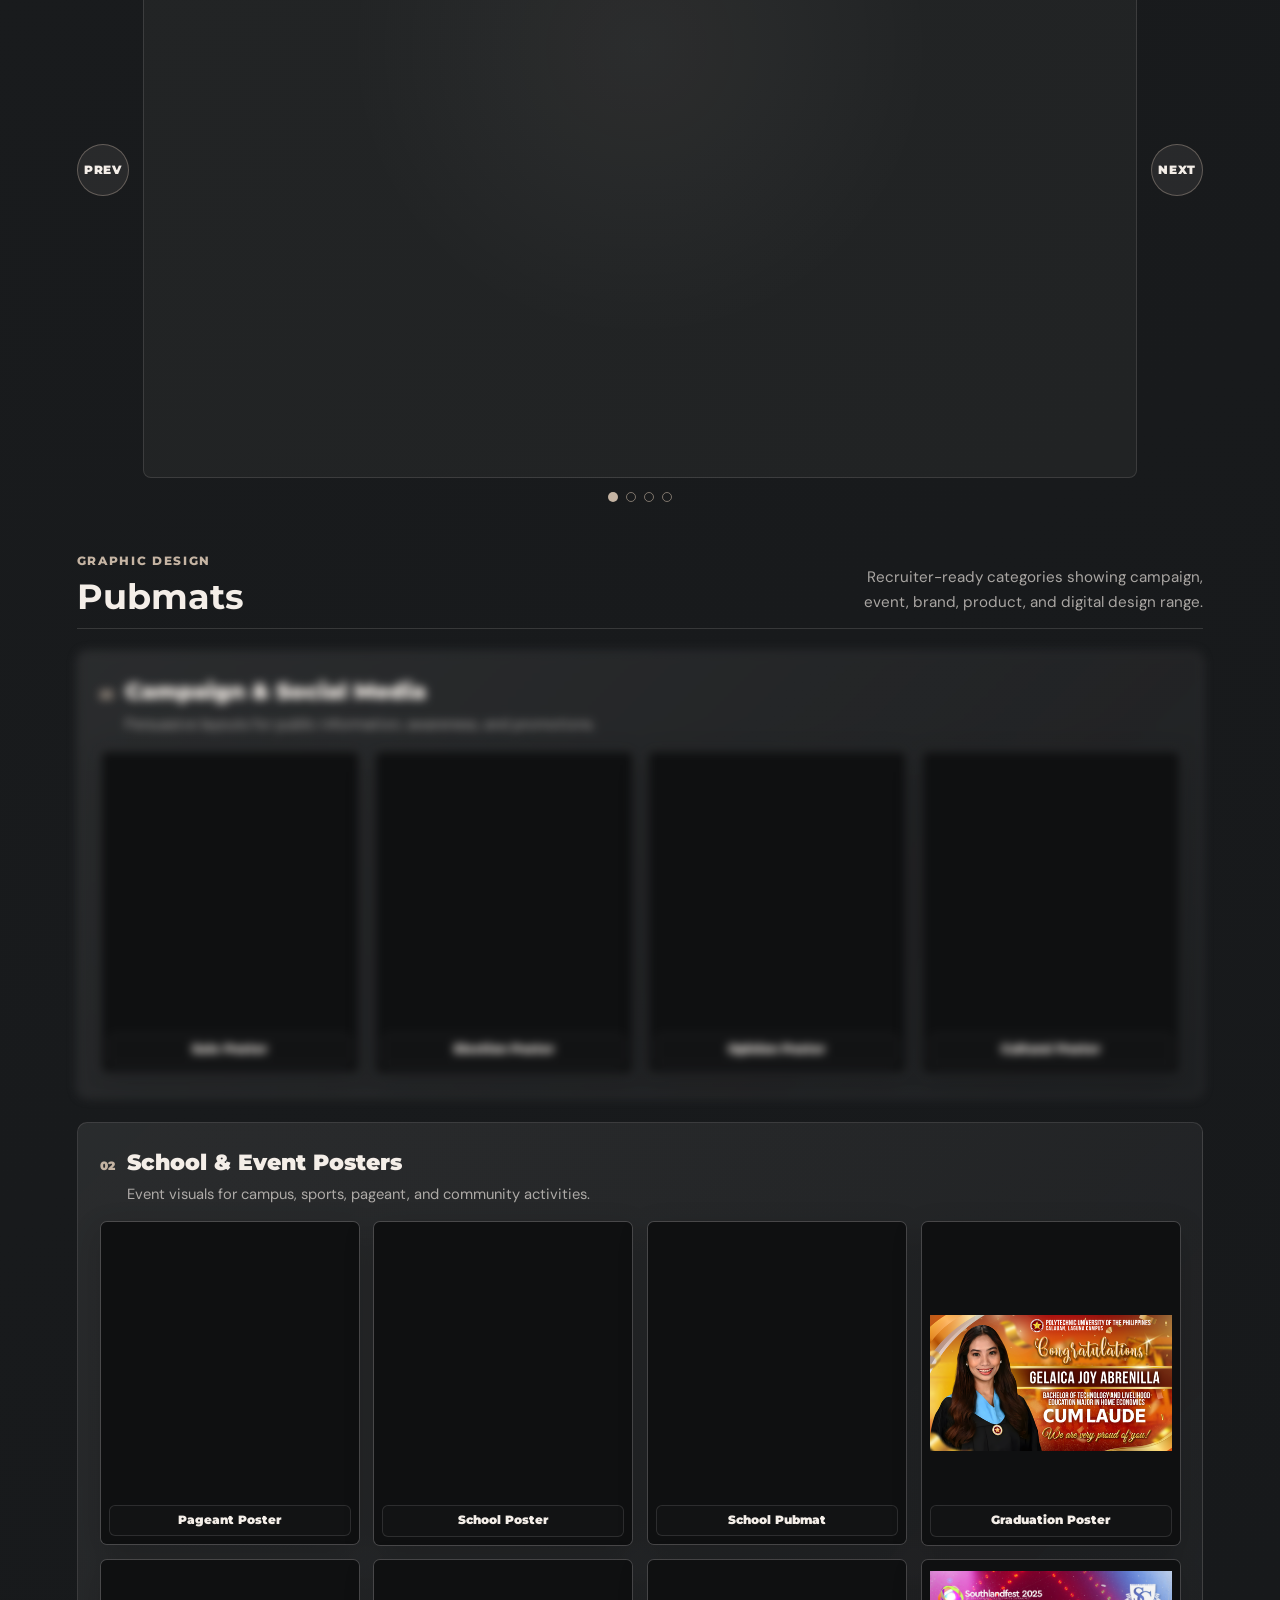
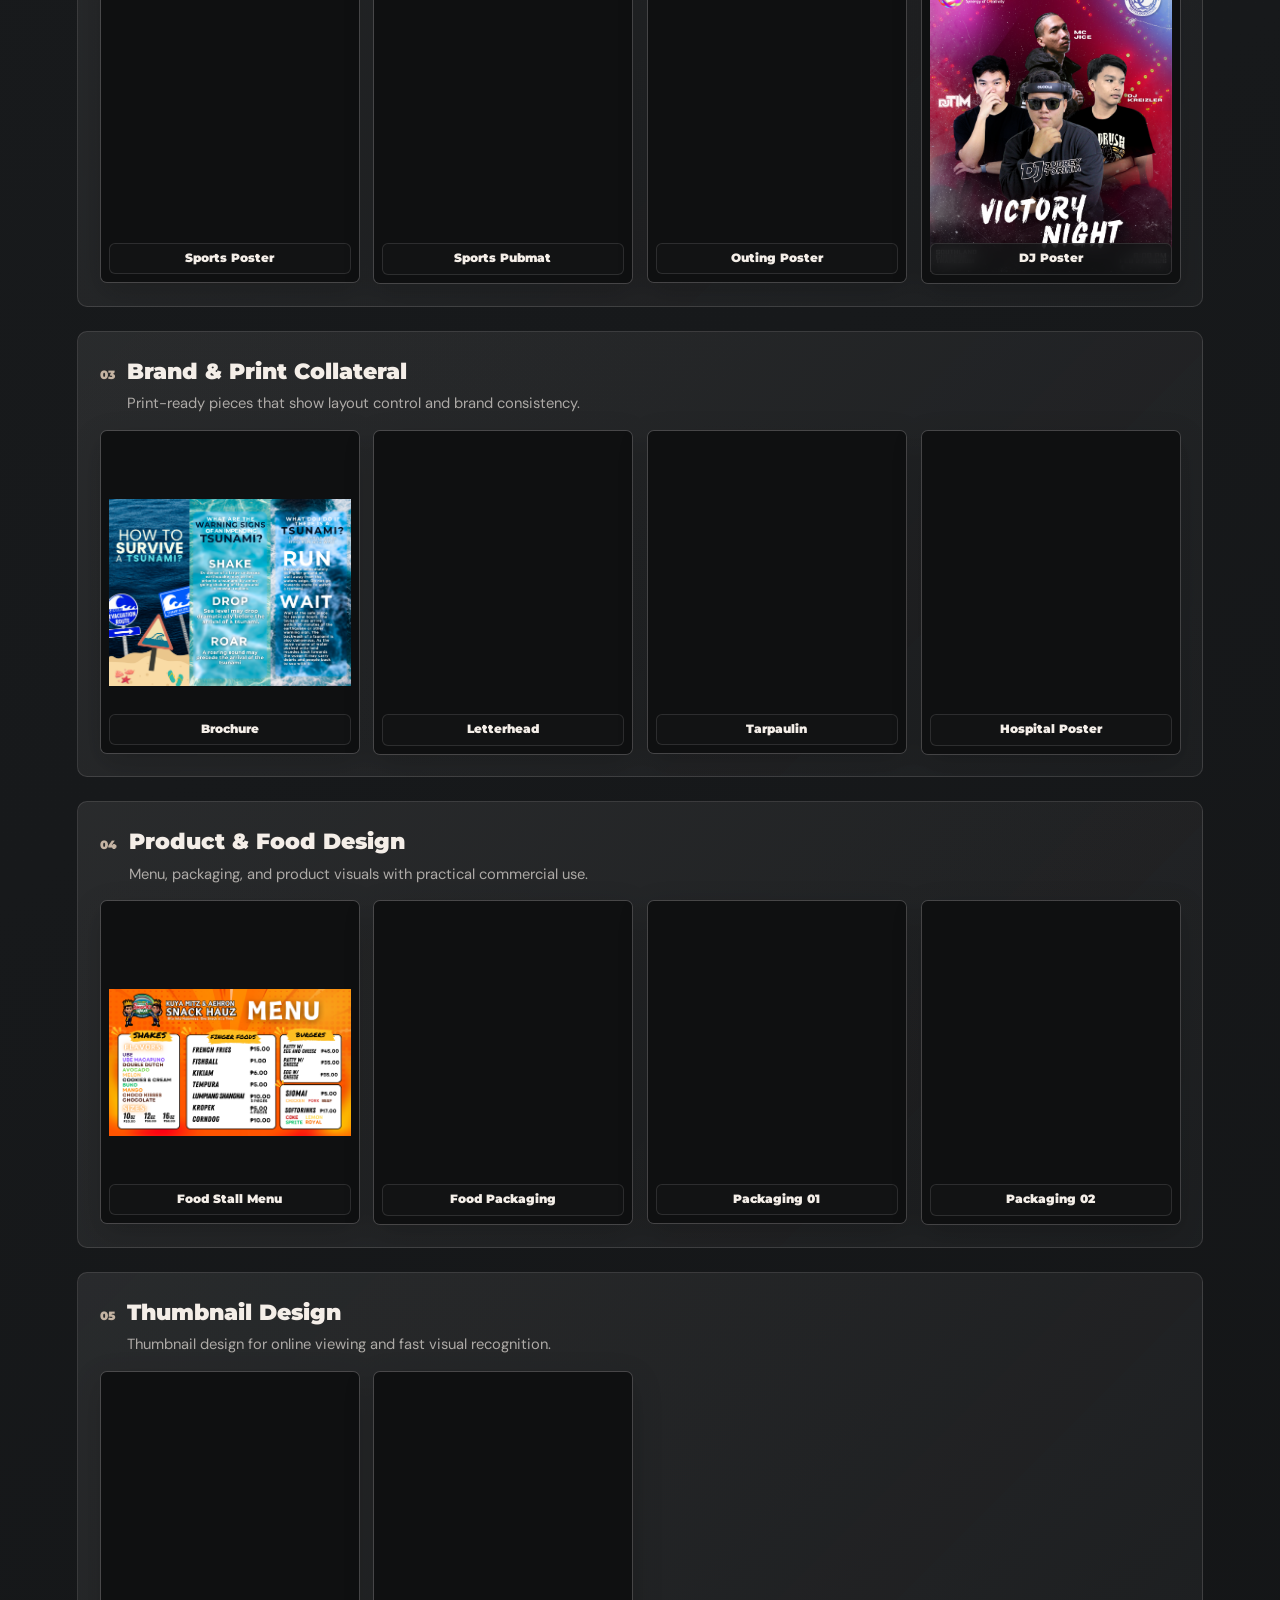
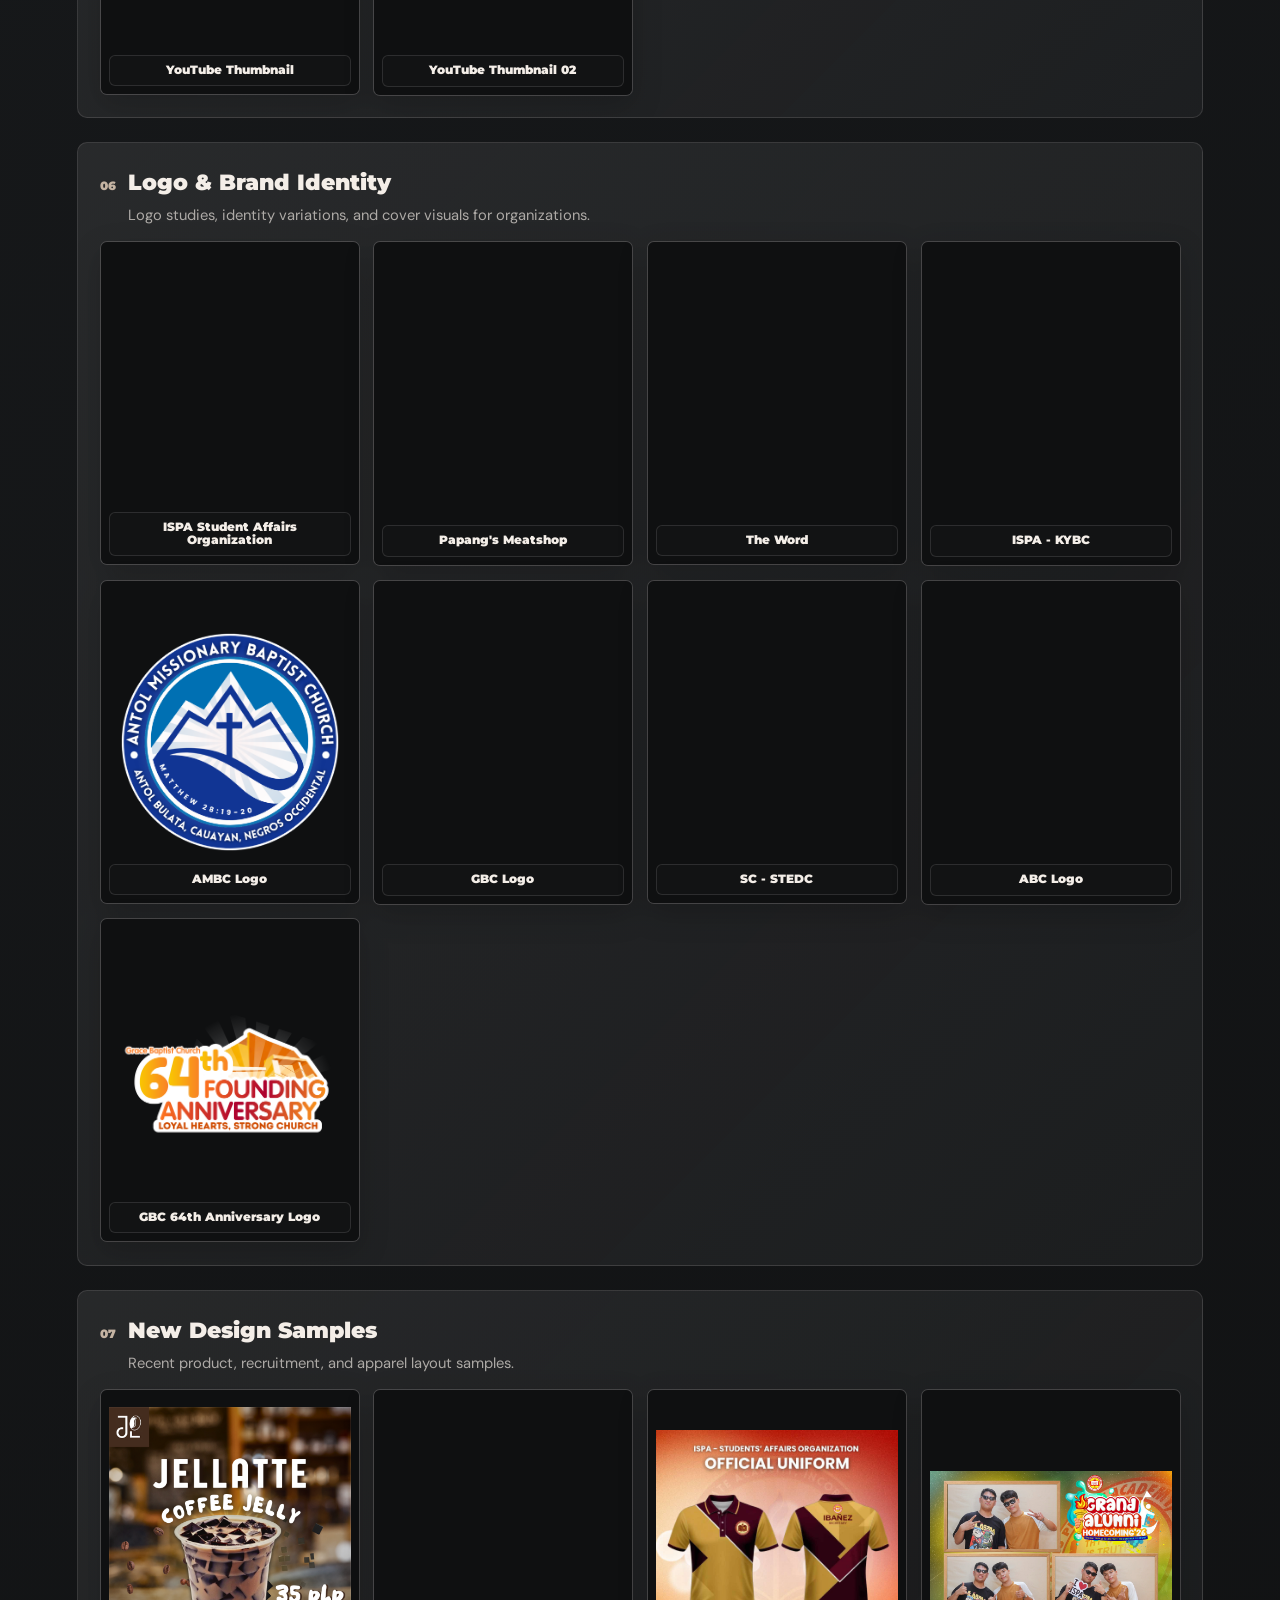
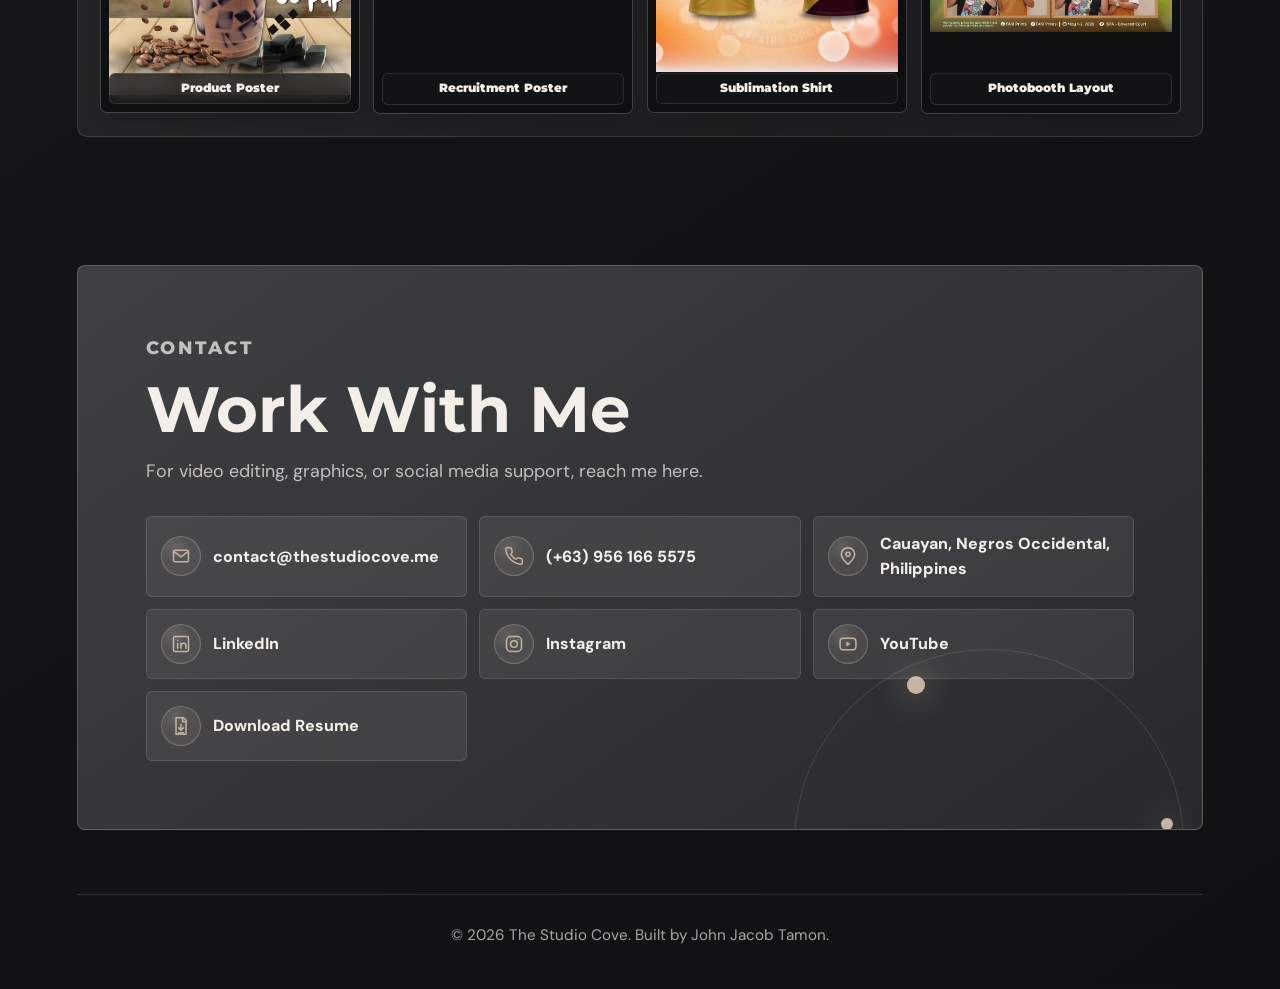
==== commit 1273351a: "Add rates and payment inquiry pages" ====
--- a/index.html
+++ b/index.html
@@ -112,19 +112,17 @@
     <nav class="navbar" aria-label="Main navigation">
         <a class="brand" href="#top" aria-label="The Studio Cove home">
             <img class="brand-logo" src="the-studio-cove-logo-john-jacob-tamon.png" alt="The Studio Cove logo by John Jacob Tamon">
+            <span class="brand-wordmark">The Studio Cove</span>
         </a>
 
         <button class="nav-toggle" type="button" aria-label="Open navigation menu" aria-expanded="false" aria-controls="nav-links">
-            <span></span>
-            <span></span>
-            <span></span>
+            <span class="nav-toggle-text">Menu</span>
+            <span class="nav-toggle-icon" aria-hidden="true"><span></span><span></span></span>
         </button>
 
         <div class="nav-links" id="nav-links">
-            <a href="#about">About</a>
-            <a href="#skills">Skills</a>
-            <a href="#samples">Samples</a>
-            <a href="#contact">Contact</a>
+            <a href="/rates">Rates</a>
+            <a href="/payment">Payment</a>
         </div>
     </nav>
 
@@ -750,16 +748,7 @@
     </main>
 
     <footer class="site-footer">
-        <a class="footer-brand" href="#top" aria-label="The Studio Cove home">
-            <img src="the-studio-cove-logo-john-jacob-tamon.png" alt="The Studio Cove logo by John Jacob Tamon">
-        </a>
-        <p>The Studio Cove portfolio of John Jacob Tamon.</p>
-        <div class="footer-links" aria-label="Footer navigation">
-            <a href="#about">About</a>
-            <a href="#skills">Skills</a>
-            <a href="#samples">Samples</a>
-            <a href="#contact">Contact</a>
-        </div>
+        <p>© <span id="year"></span> The Studio Cove. Built by John Jacob Tamon.</p>
     </footer>
 
     <div class="image-modal" aria-hidden="true" aria-modal="true" role="dialog" aria-label="Expanded sample preview">
@@ -857,9 +846,12 @@
 
         const navbar = document.querySelector(".navbar");
         const navToggle = document.querySelector(".nav-toggle");
+        const navToggleText = document.querySelector(".nav-toggle-text");
         const navLinks = document.querySelectorAll(".nav-links a");
         const sections = Array.from(document.querySelectorAll("#about, #skills, #samples, #contact"));
         let lastFocusedElement = null;
+
+        document.getElementById("year").textContent = new Date().getFullYear();
 
         const initParticles = () => {
             const canvas = document.querySelector(".particle-canvas");
@@ -973,18 +965,31 @@
 
         initParticles();
 
+        const closeNavigation = () => {
+            navbar.classList.remove("is-open");
+            navToggle.setAttribute("aria-expanded", "false");
+            navToggle.setAttribute("aria-label", "Open navigation menu");
+            navToggleText.textContent = "Menu";
+        };
+
         navToggle.addEventListener("click", () => {
             const isOpen = navbar.classList.toggle("is-open");
             navToggle.setAttribute("aria-expanded", String(isOpen));
             navToggle.setAttribute("aria-label", isOpen ? "Close navigation menu" : "Open navigation menu");
+            navToggleText.textContent = isOpen ? "Close" : "Menu";
         });
 
         navLinks.forEach((link) => {
-            link.addEventListener("click", () => {
-                navbar.classList.remove("is-open");
-                navToggle.setAttribute("aria-expanded", "false");
-                navToggle.setAttribute("aria-label", "Open navigation menu");
-            });
+            link.addEventListener("click", closeNavigation);
+        });
+
+        document.addEventListener("click", (event) => {
+            if (navbar.classList.contains("is-open") && !navbar.contains(event.target)) closeNavigation();
+        });
+        document.addEventListener("keydown", (event) => {
+            if (event.key !== "Escape" || !navbar.classList.contains("is-open")) return;
+            closeNavigation();
+            navToggle.focus();
         });
 
         const setActiveNavigation = () => {
--- a/style.css
+++ b/style.css
@@ -20,7 +20,7 @@
     --radius: 10px;
     --radius-sm: 7px;
     --content-max: 1480px;
-    --nav-height: 113px;
+    --nav-height: 75px;
     --transition: 180ms ease;
 }
 
@@ -122,7 +122,7 @@
     align-items: center;
     justify-content: space-between;
     gap: 24px;
-    padding: 18px clamp(20px, 6vw, 88px);
+    padding: 10px clamp(20px, 6vw, 88px);
     background: rgba(30, 32, 34, 0.86);
     border-bottom: 1px solid var(--line);
     backdrop-filter: blur(18px);
@@ -132,50 +132,91 @@
 .brand {
     display: inline-flex;
     align-items: center;
+    gap: 12px;
     text-decoration: none;
 }
 
 .brand-logo {
     display: block;
-    width: 76px;
-    height: 76px;
+    width: 54px;
+    height: 54px;
     object-fit: contain;
     object-position: left center;
 }
 
+.brand-wordmark {
+    color: var(--light);
+    font-family: "Montserrat", "DM Sans", "Segoe UI", Arial, sans-serif;
+    font-size: .9rem;
+    font-weight: 800;
+    letter-spacing: -.01em;
+}
+
 .nav-toggle {
-    display: none;
-    width: 46px;
-    height: 46px;
+    display: inline-flex;
+    min-width: 102px;
+    height: 42px;
     align-items: center;
     justify-content: center;
-    flex-direction: column;
-    gap: 6px;
-    border: 1px solid rgba(197, 180, 163, 0.34);
-    border-radius: var(--radius-sm);
-    background: rgba(244, 238, 232, 0.07);
+    gap: 10px;
+    padding: 0 16px;
+    color: var(--light);
+    border: 1px solid rgba(197, 180, 163, 0.3);
+    border-radius: 999px;
+    background: rgba(244, 238, 232, 0.055);
     cursor: pointer;
-}
-
-.nav-toggle span {
+    transition: border-color var(--transition), background var(--transition), color var(--transition);
+}
+
+.nav-toggle:hover,
+.navbar.is-open .nav-toggle {
+    color: var(--ink);
+    border-color: var(--sage);
+    background: var(--sage);
+}
+
+.nav-toggle-text {
+    font-family: "Montserrat", "DM Sans", "Segoe UI", Arial, sans-serif;
+    font-size: .7rem;
+    font-weight: 800;
+    letter-spacing: .08em;
+    text-transform: uppercase;
+}
+
+.nav-toggle-icon {
+    position: relative;
     display: block;
-    width: 22px;
+    width: 18px;
+    height: 12px;
+}
+
+.nav-toggle-icon > span {
+    position: absolute;
+    right: 0;
+    display: block;
+    width: 18px;
     height: 2px;
     border-radius: 999px;
-    background: var(--light);
-    transition: transform var(--transition), opacity var(--transition);
-}
-
-.navbar.is-open .nav-toggle span:nth-child(1) {
-    transform: translateY(8px) rotate(45deg);
-}
-
-.navbar.is-open .nav-toggle span:nth-child(2) {
-    opacity: 0;
-}
-
-.navbar.is-open .nav-toggle span:nth-child(3) {
-    transform: translateY(-8px) rotate(-45deg);
+    background: currentColor;
+    transition: top var(--transition), transform var(--transition);
+}
+
+.nav-toggle-icon > span:first-child {
+    top: 2px;
+}
+
+.nav-toggle-icon > span:last-child {
+    top: 9px;
+}
+
+.navbar.is-open .nav-toggle-icon > span:first-child {
+    top: 5px;
+    transform: rotate(45deg);
+}
+
+.navbar.is-open .nav-toggle-icon > span:last-child {
+    top: 5px;
+    transform: rotate(-45deg);
 }
 
 .brand,
@@ -198,26 +239,60 @@
 }
 
 .nav-links {
+    position: absolute;
+    top: 100%;
+    right: 0;
+    left: 0;
     display: flex;
+    width: 100%;
     align-items: center;
-    gap: clamp(14px, 3vw, 30px);
+    justify-content: center;
+    gap: 0;
+    padding: 14px clamp(20px, 6vw, 88px);
+    border-bottom: 1px solid rgba(197, 180, 163, 0.22);
+    background: rgba(24, 26, 28, 0.96);
+    box-shadow: 0 20px 45px rgba(0, 0, 0, 0.28);
+    opacity: 0;
+    visibility: hidden;
+    pointer-events: none;
+    transform: translateY(-10px);
+    transition: opacity var(--transition), transform var(--transition), visibility var(--transition);
+    backdrop-filter: blur(24px);
+}
+
+.navbar.is-open .nav-links {
+    opacity: 1;
+    visibility: visible;
+    pointer-events: auto;
+    transform: translateY(0);
 }
 
 .nav-links a {
+    display: flex;
+    min-width: 150px;
+    min-height: 40px;
+    align-items: center;
+    justify-content: center;
+    padding: 8px 30px;
     position: relative;
+    border-right: 1px solid rgba(244, 238, 232, 0.12);
     color: rgba(244, 238, 232, 0.78);
     font-size: 0.78rem;
     font-weight: 800;
     letter-spacing: 0.08em;
     text-decoration: none;
     text-transform: uppercase;
-    transition: color var(--transition), transform var(--transition);
+    transition: color var(--transition), transform var(--transition), background var(--transition);
+}
+
+.nav-links a:first-child {
+    border-left: 1px solid rgba(244, 238, 232, 0.12);
 }
 
 .nav-links a::after {
     position: absolute;
     right: 0;
-    bottom: -8px;
+    bottom: 0;
     left: 0;
     height: 2px;
     border-radius: 999px;
@@ -242,6 +317,7 @@
 }
 
 .nav-links a:hover {
+    background: rgba(197, 180, 163, 0.07);
     transform: translateY(-1px);
 }
 
@@ -1659,12 +1735,12 @@
 }
 
 .site-footer {
-    display: grid;
-    grid-template-columns: auto minmax(0, 1fr) auto;
-    gap: 18px;
+    display: flex;
     align-items: center;
+    justify-content: center;
     margin-inline: clamp(20px, 6vw, 88px);
     padding: 28px 0 42px;
+    text-align: center;
     color: rgba(244, 238, 232, 0.68);
     border-top: 1px solid var(--line);
 }
@@ -1851,42 +1927,52 @@
     .navbar {
         align-items: center;
         flex-direction: row;
-        flex-wrap: wrap;
-        padding-block: 12px;
+        flex-wrap: nowrap;
+        padding-block: 10px;
     }
 
     .brand-logo {
-        width: 62px;
-        height: 62px;
+        width: 48px;
+        height: 48px;
     }
 
     .nav-toggle {
-        display: inline-flex;
         margin-left: auto;
     }
 
     .nav-links {
-        display: none;
+        top: 100%;
+        right: 0;
+        left: 0;
         width: 100%;
-        flex-direction: column;
-        align-items: stretch;
-        gap: 10px;
-        padding-top: 12px;
+        grid-template-columns: repeat(2, minmax(0, 1fr));
+        padding: 12px 20px;
     }
 
     .navbar.is-open .nav-links {
-        display: flex;
+        display: grid;
     }
 
     .nav-links a {
         display: flex;
-        min-height: 42px;
+        min-width: 0;
+        min-height: 44px;
         align-items: center;
         justify-content: center;
-        border: 1px solid rgba(244, 238, 232, 0.12);
-        border-radius: 6px;
-        background: rgba(244, 238, 232, 0.06);
+        border-top: 0;
+        border-bottom: 0;
+        border-left: 0;
+        border-radius: 0;
+        background: transparent;
         font-size: 0.72rem;
+    }
+
+    .nav-links a:first-child {
+        border-left: 1px solid rgba(244, 238, 232, 0.12);
+    }
+
+    .brand-wordmark {
+        font-size: .8rem;
     }
 
     .studio-intro h2 {
@@ -2045,6 +2131,10 @@
     .footer-links {
         justify-content: flex-start;
     }
+}
+
+@media (max-width: 440px) {
+    .brand-wordmark { display: none; }
 }
 
 /* 404 page */
